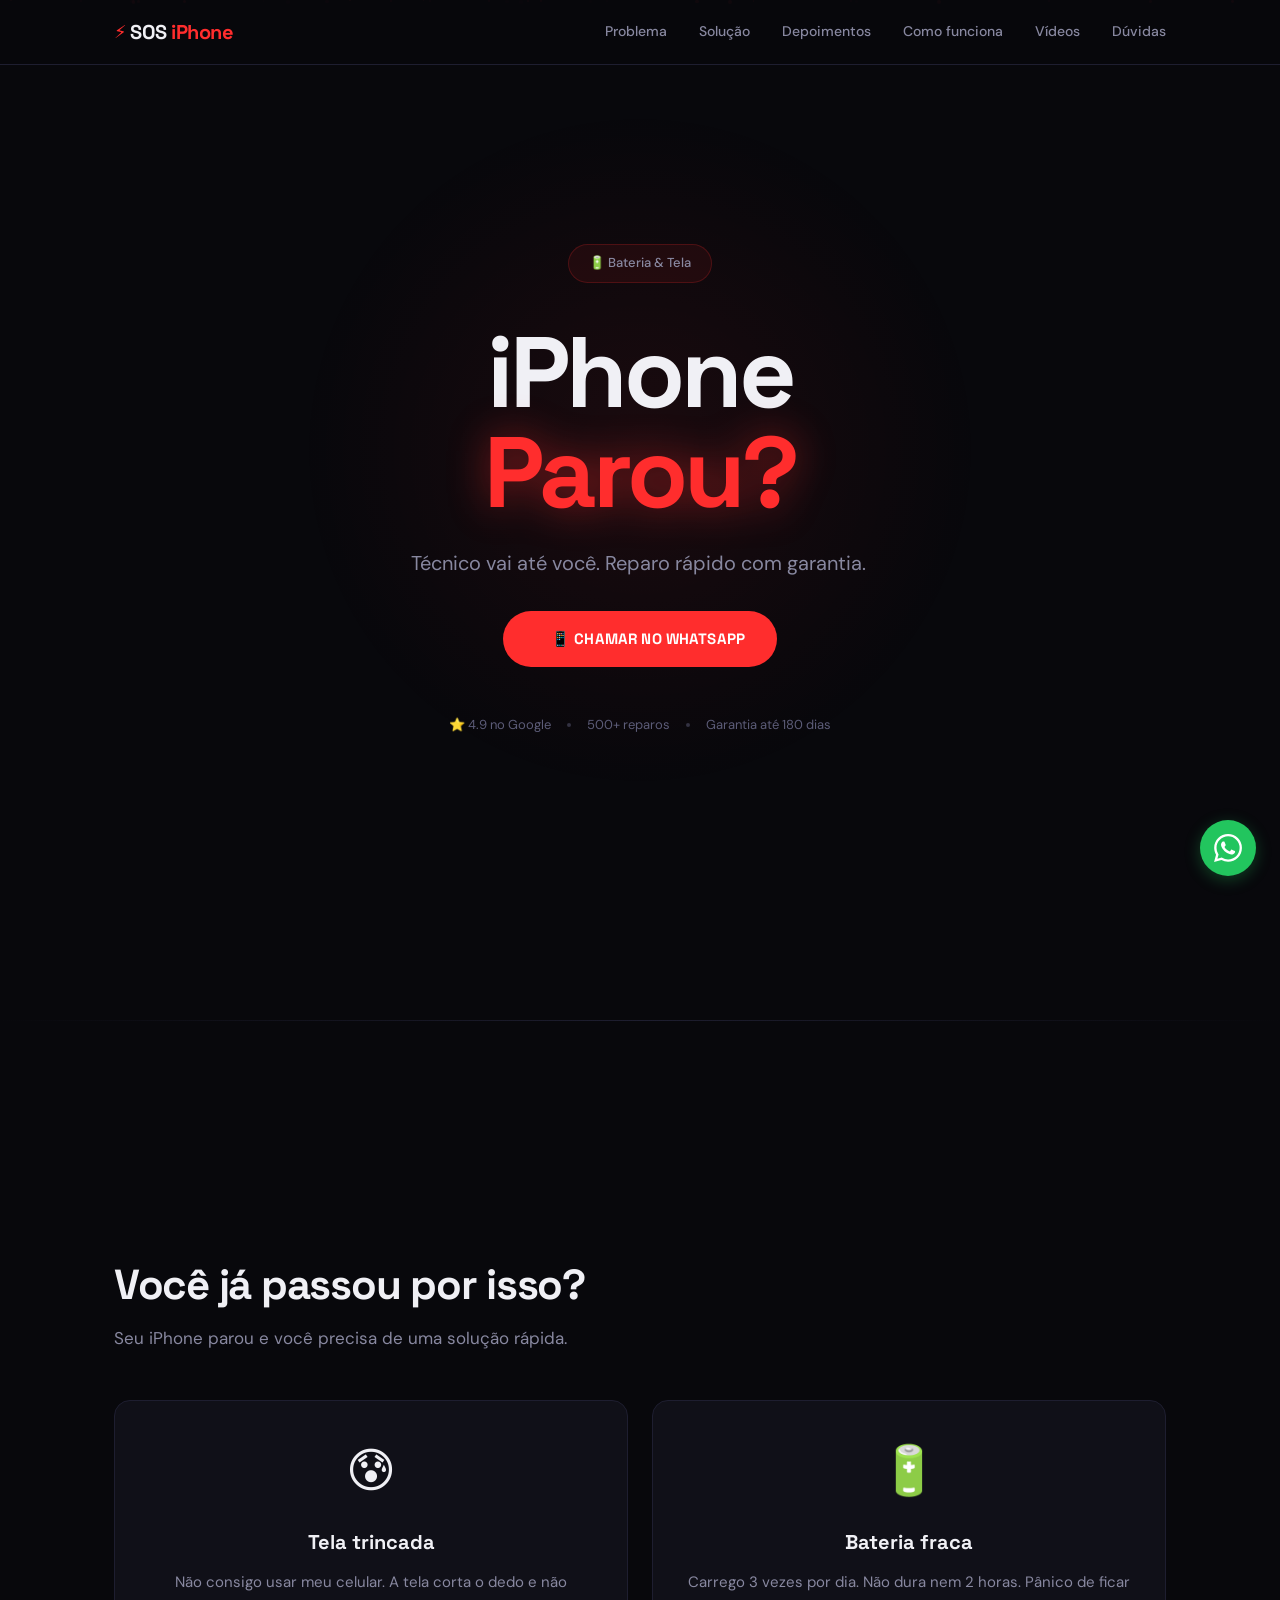
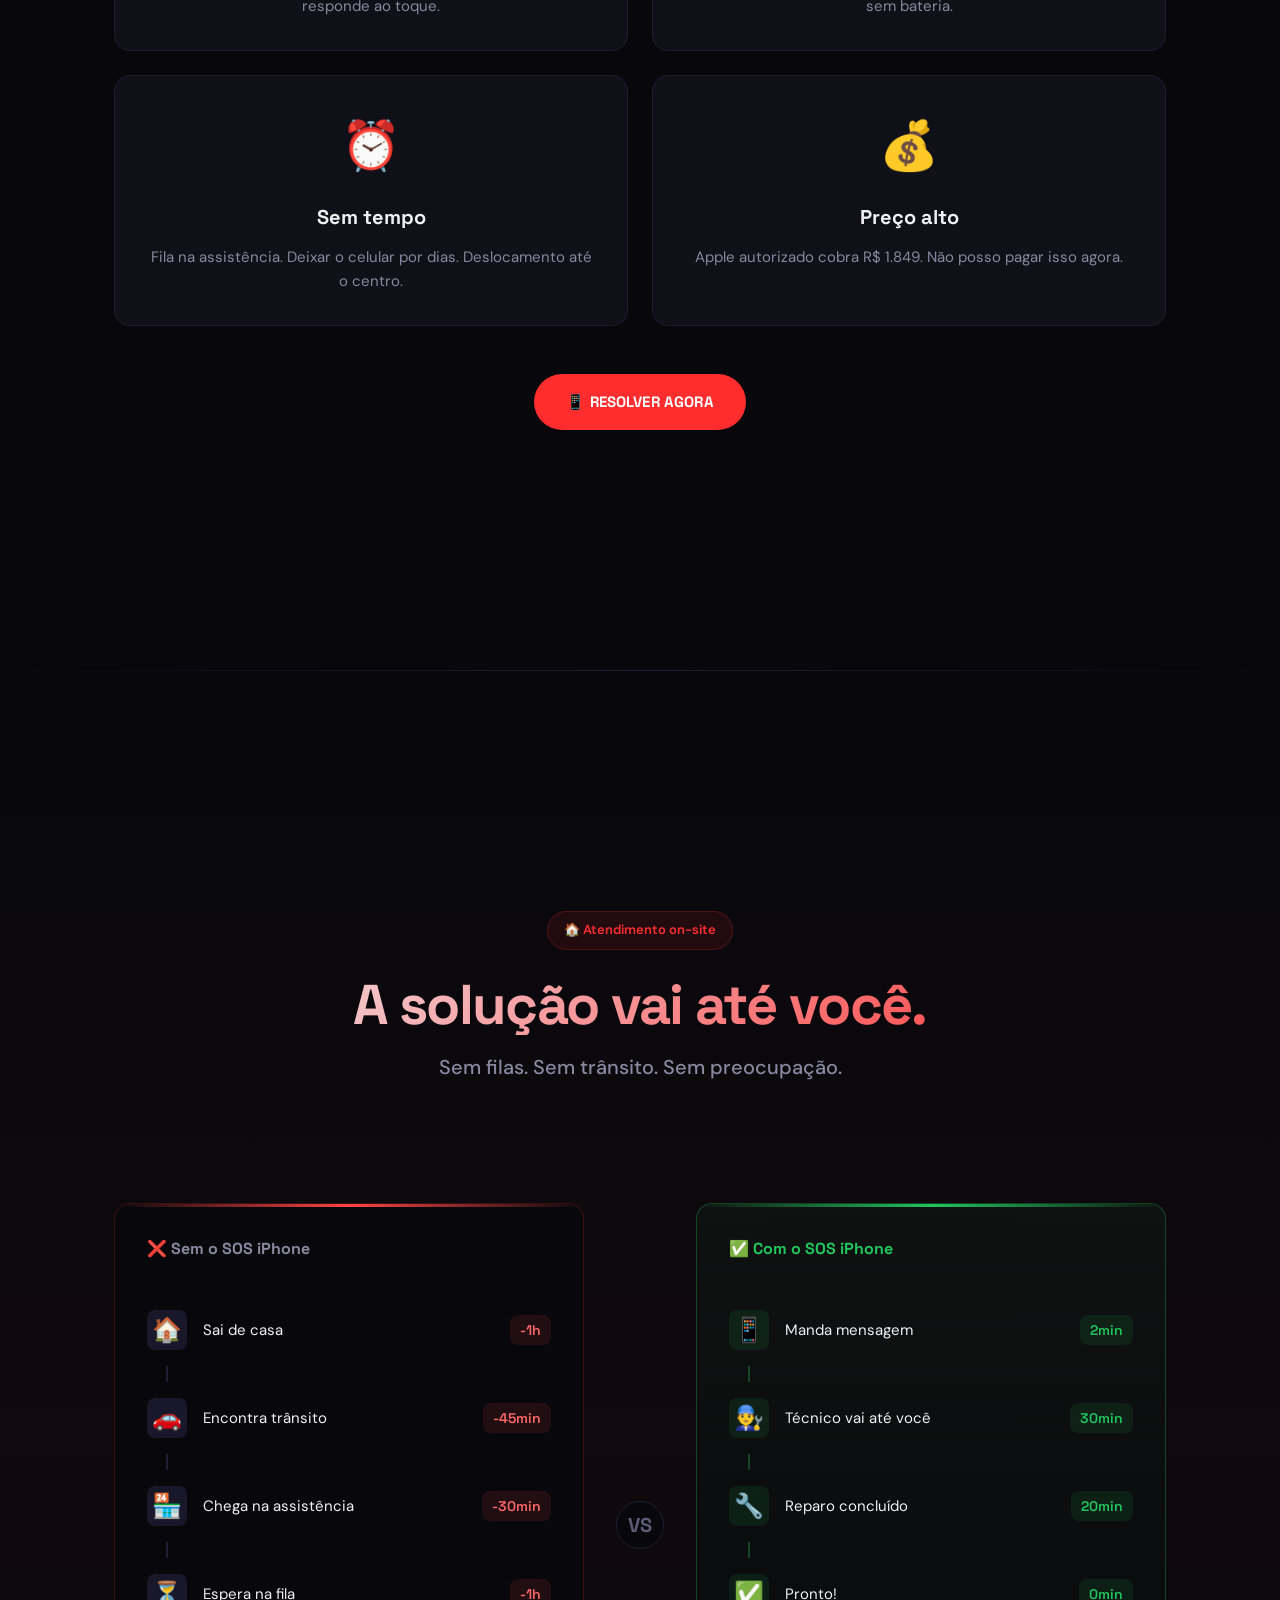
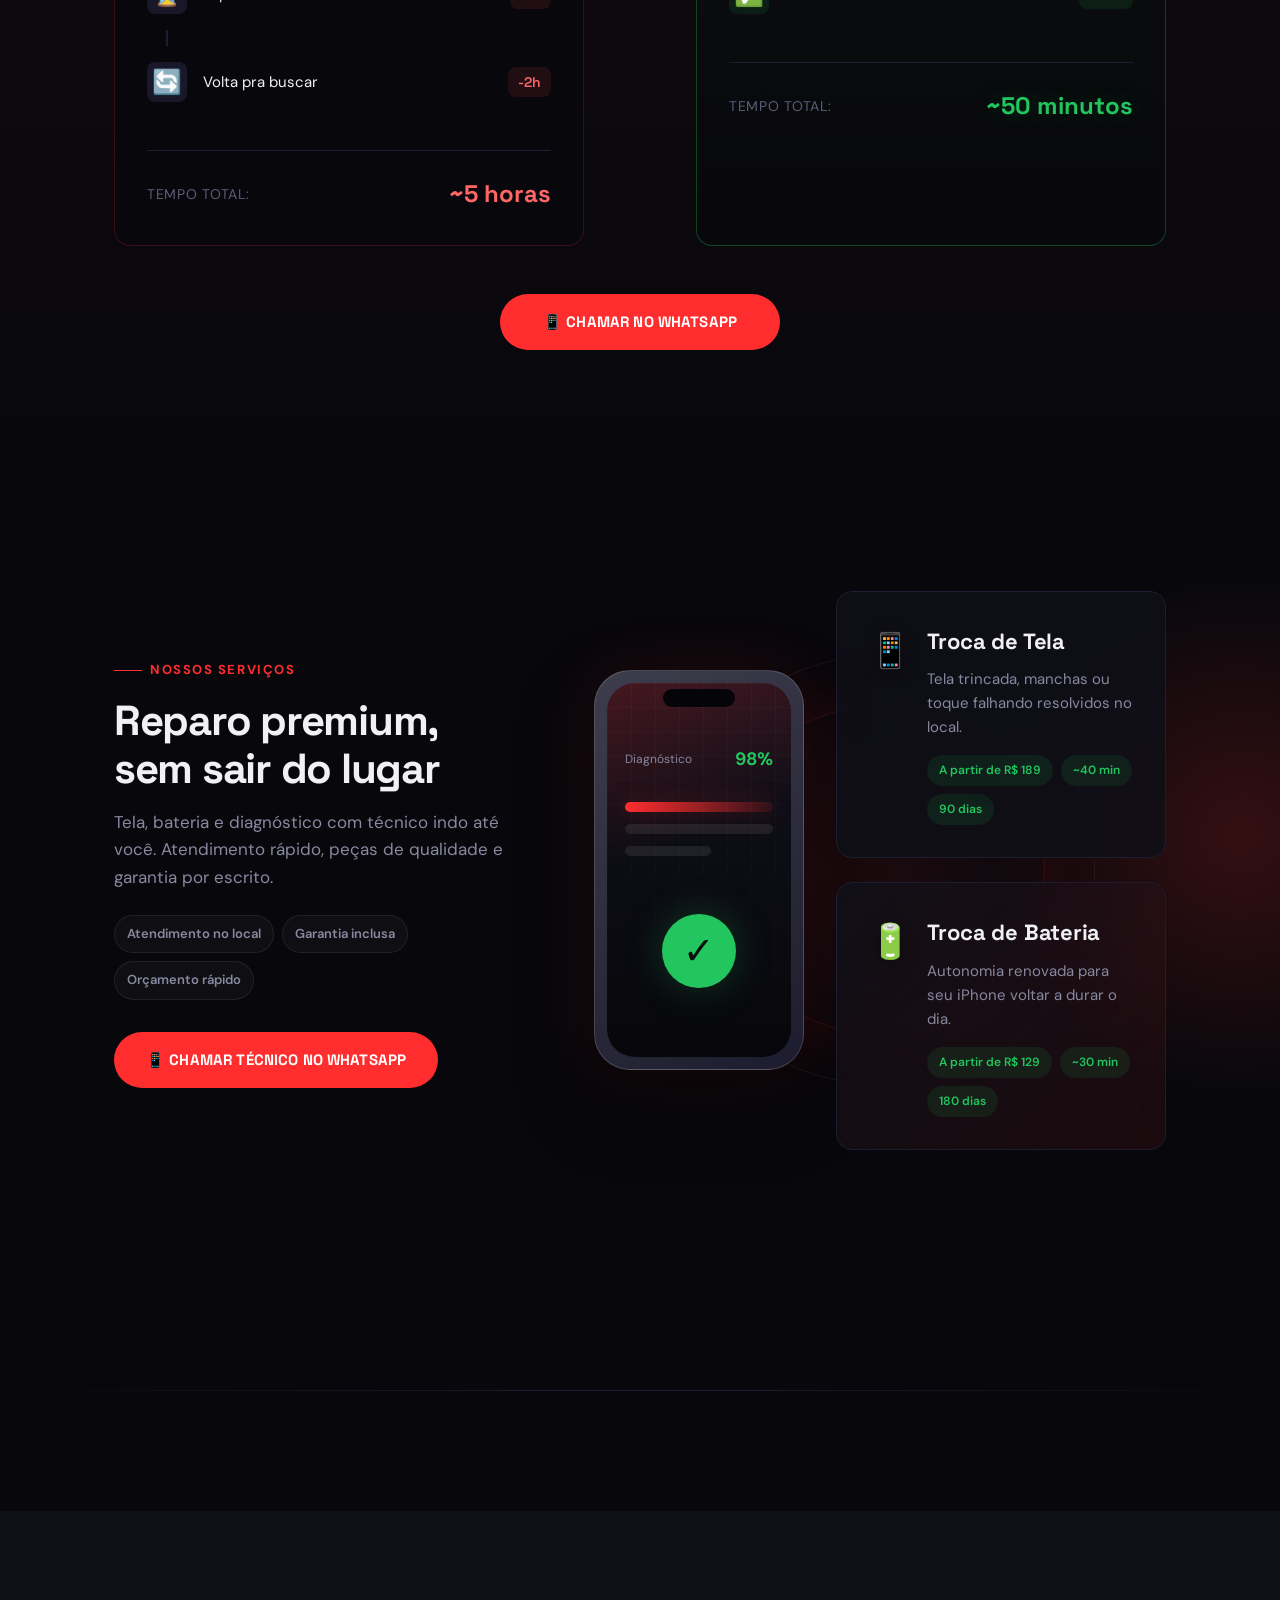
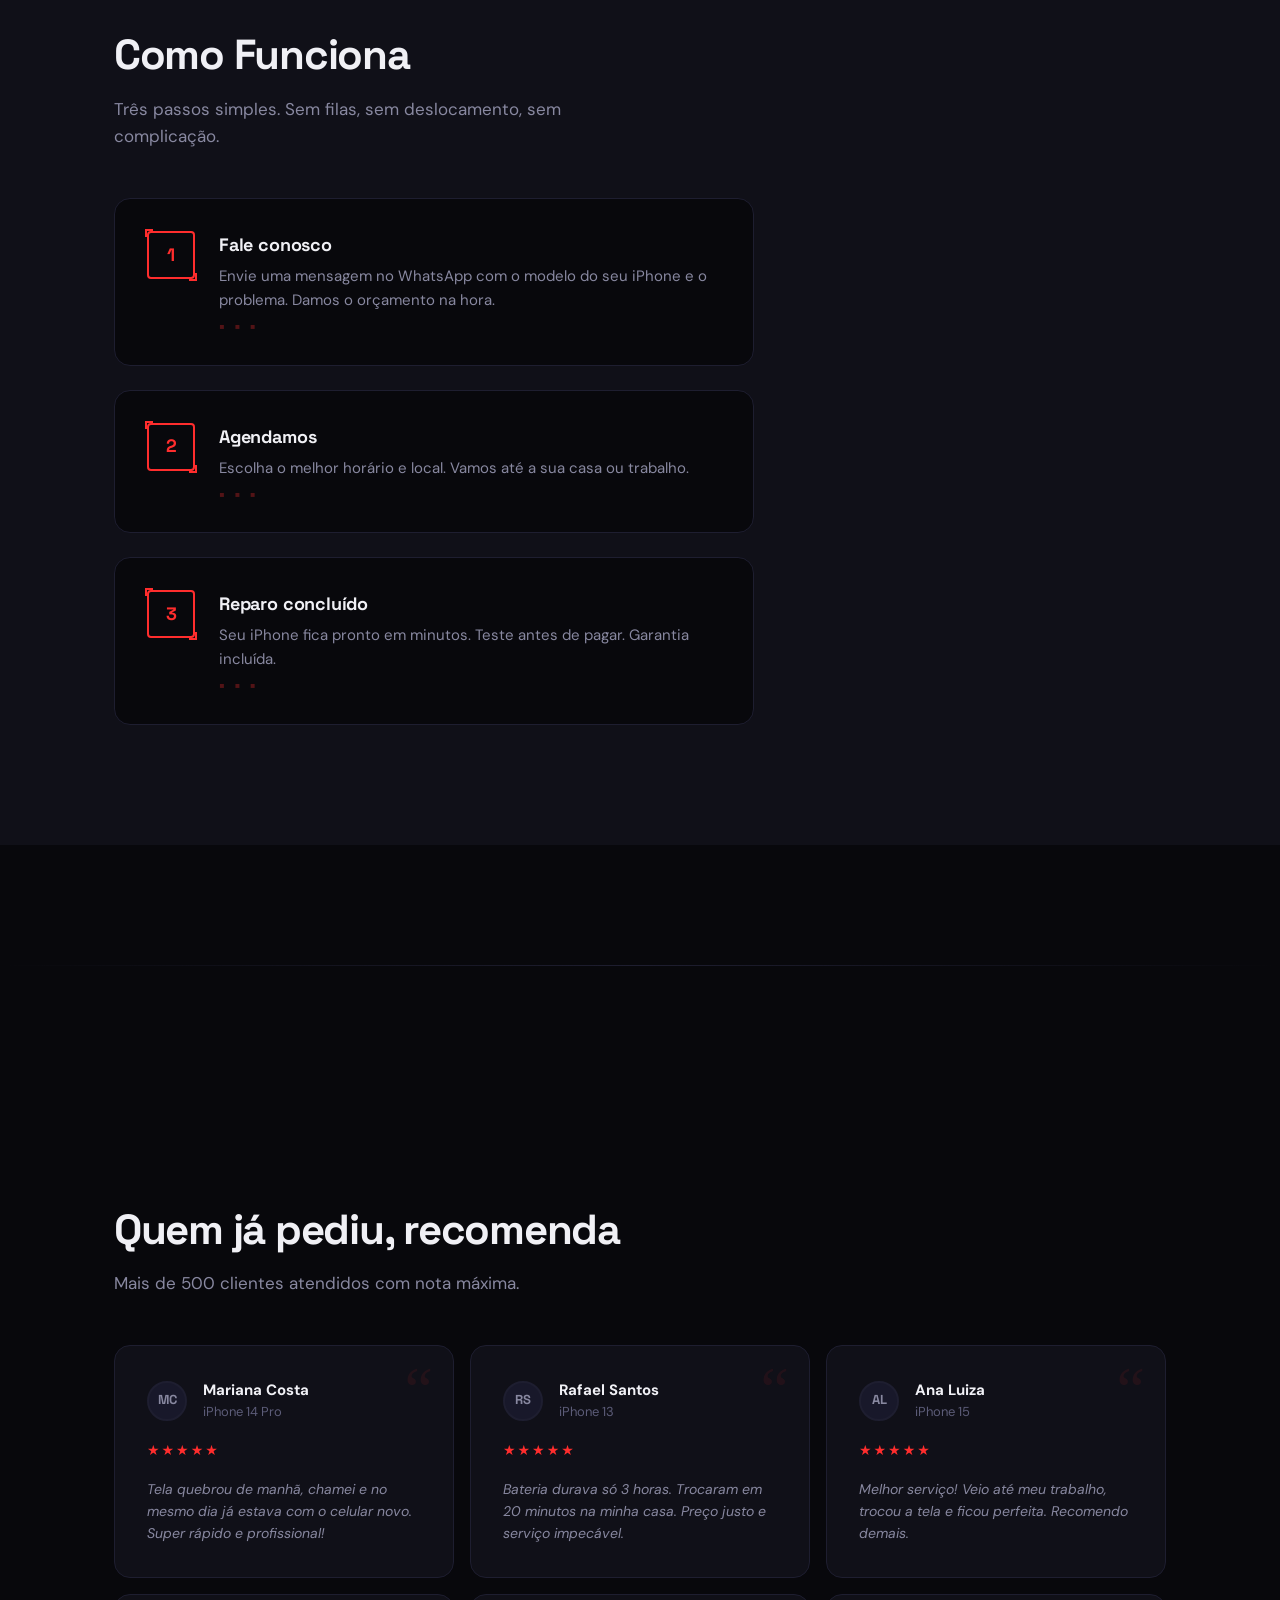
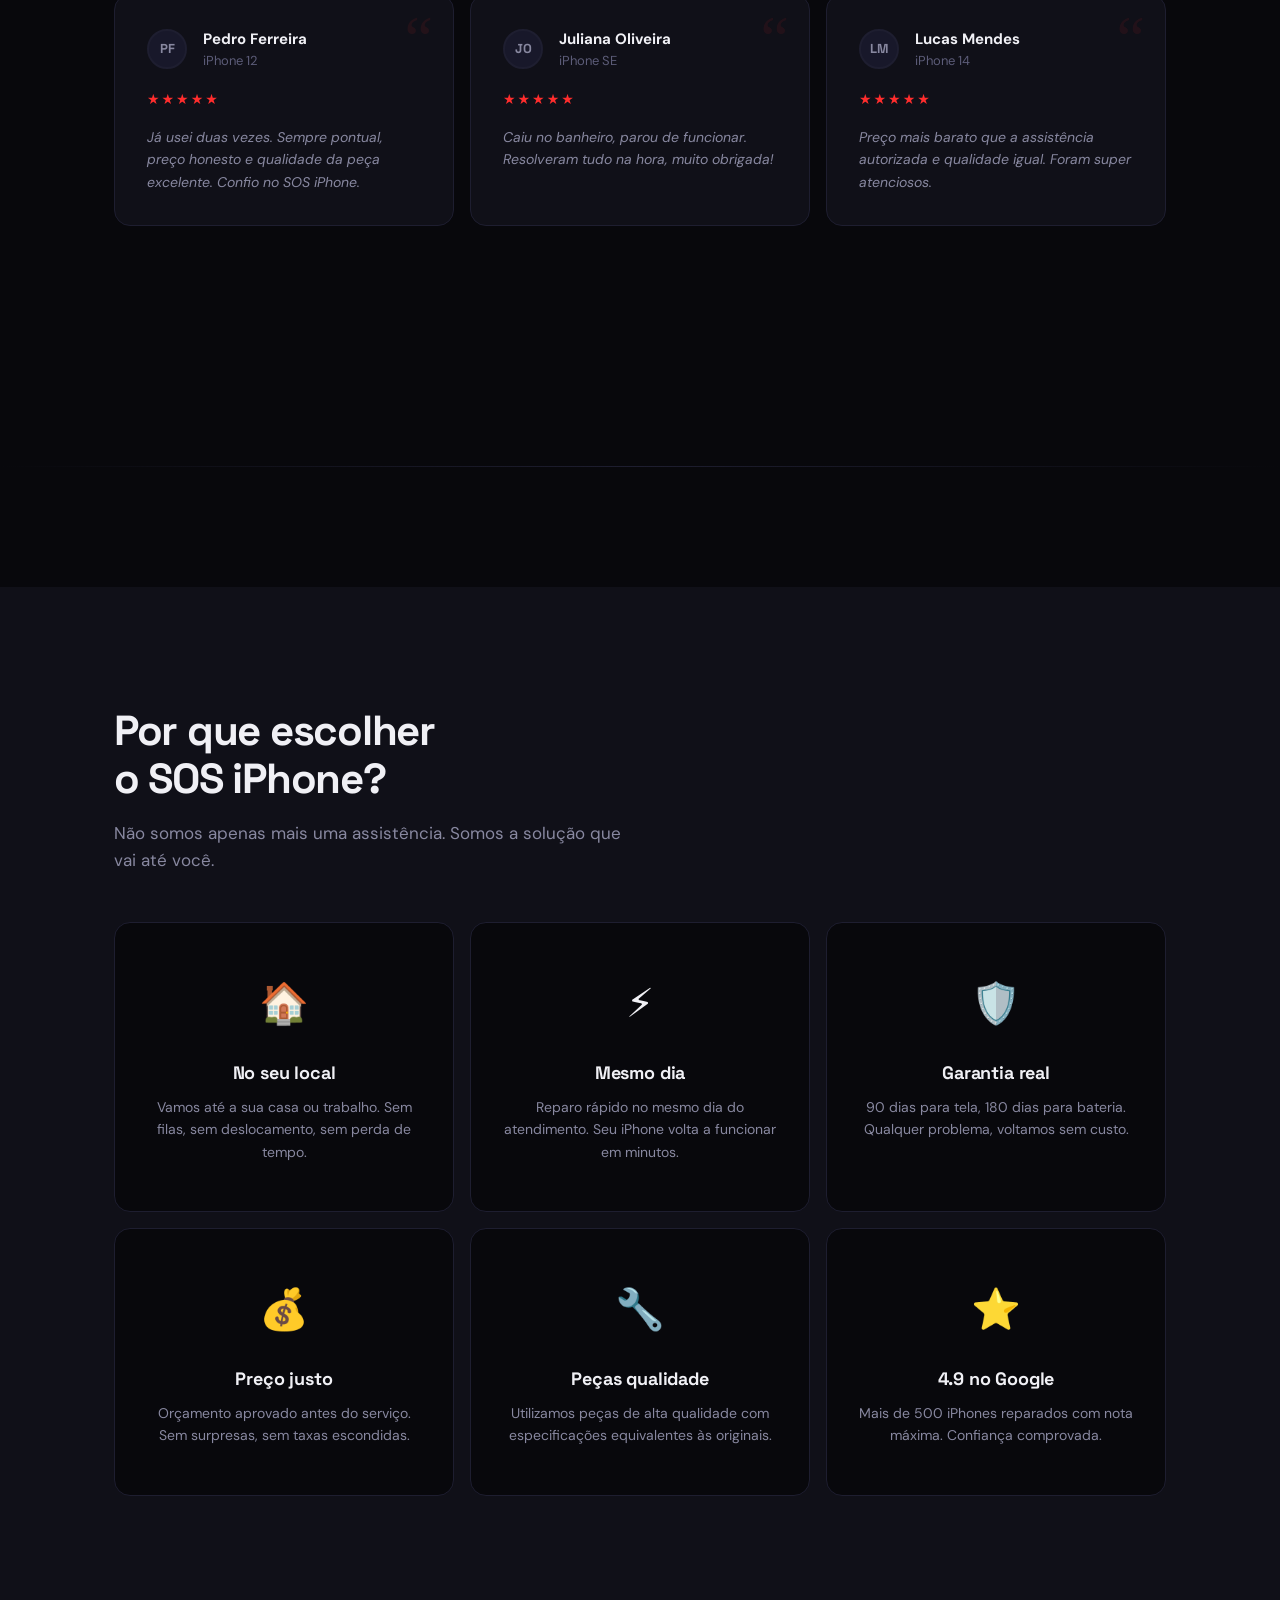
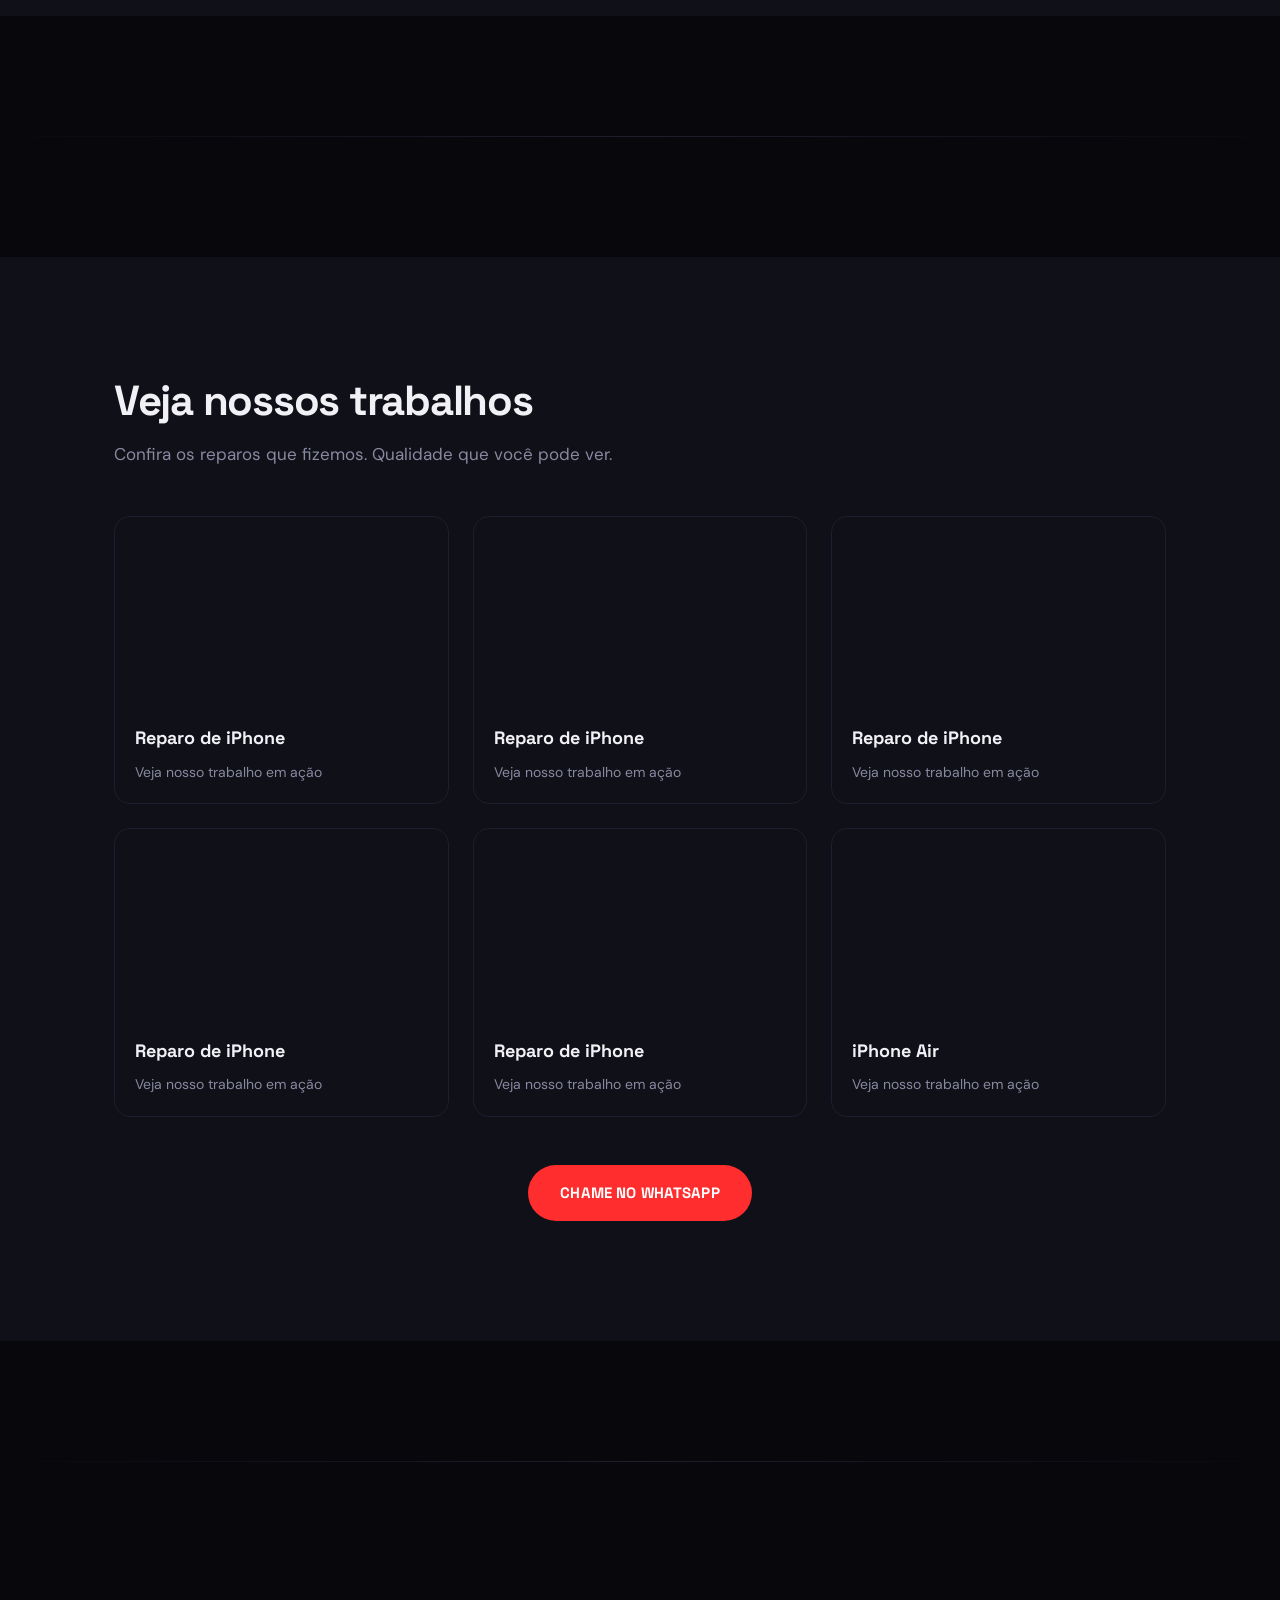
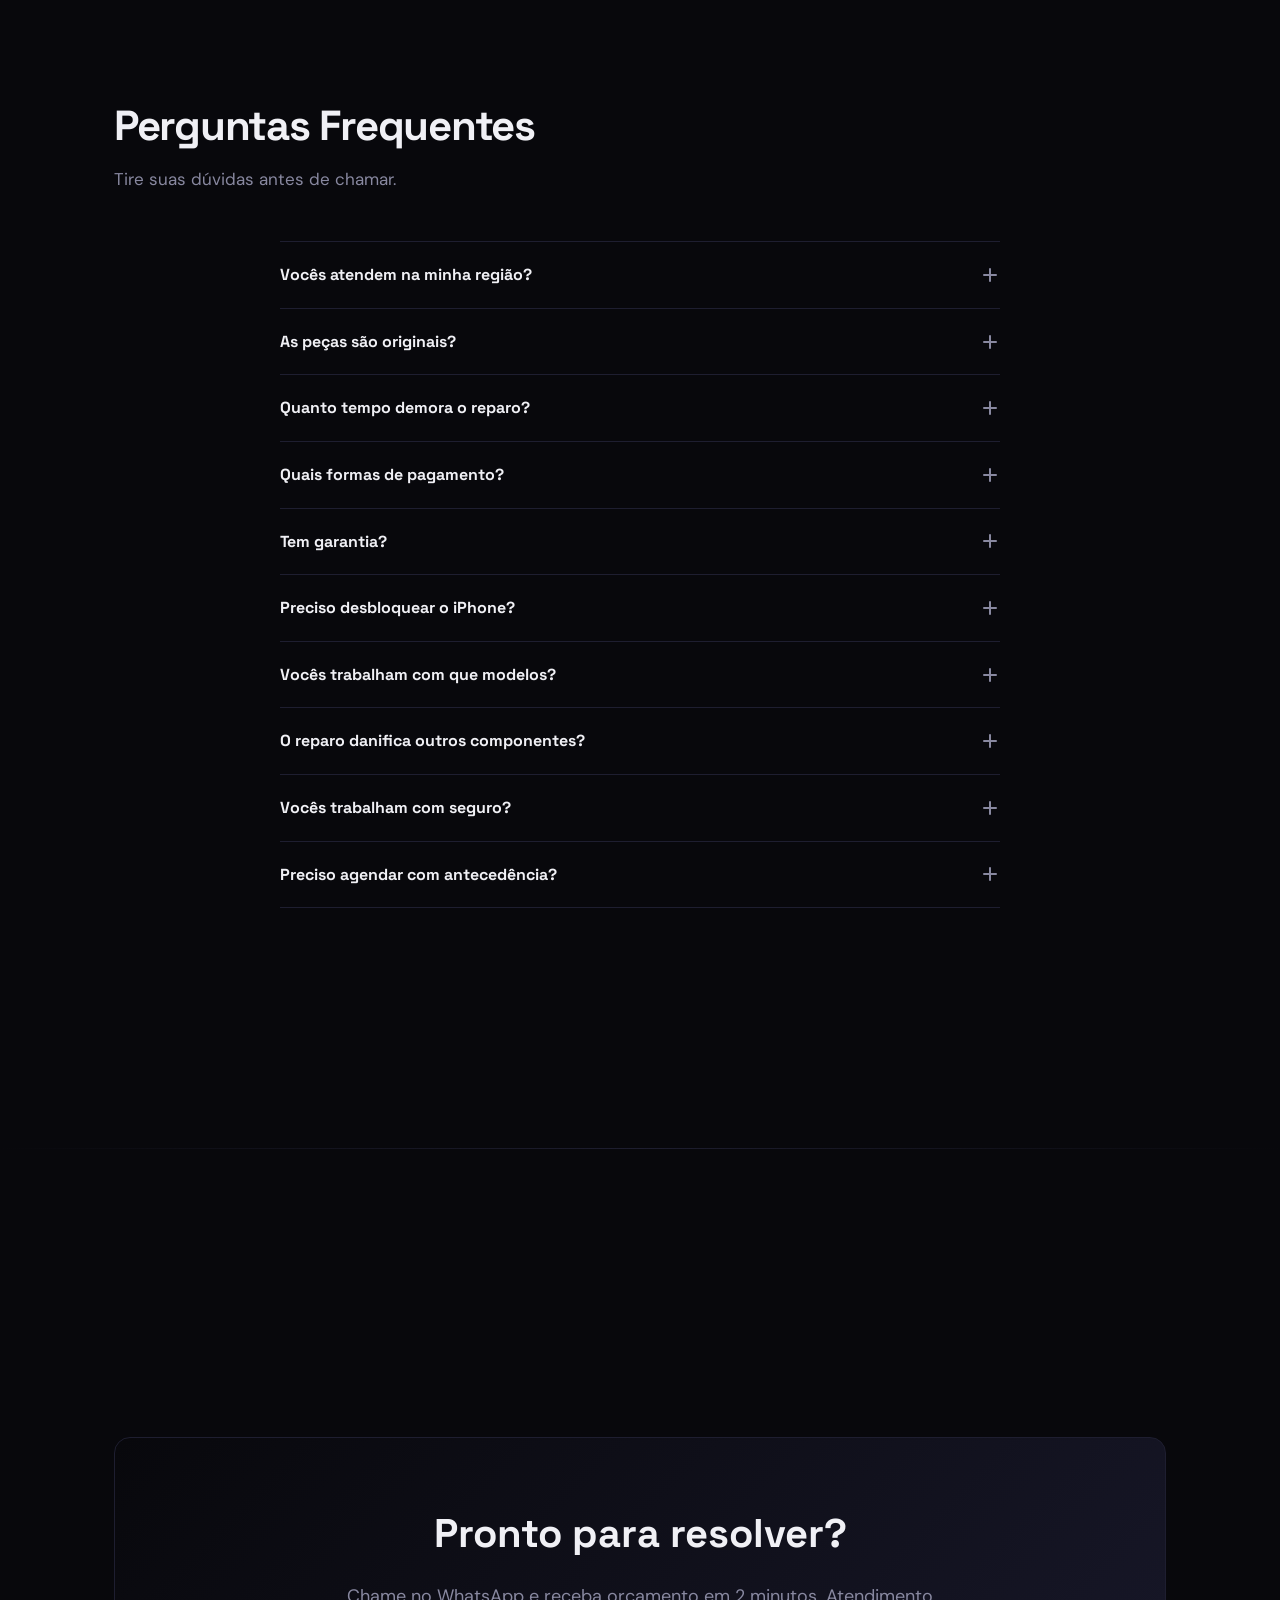
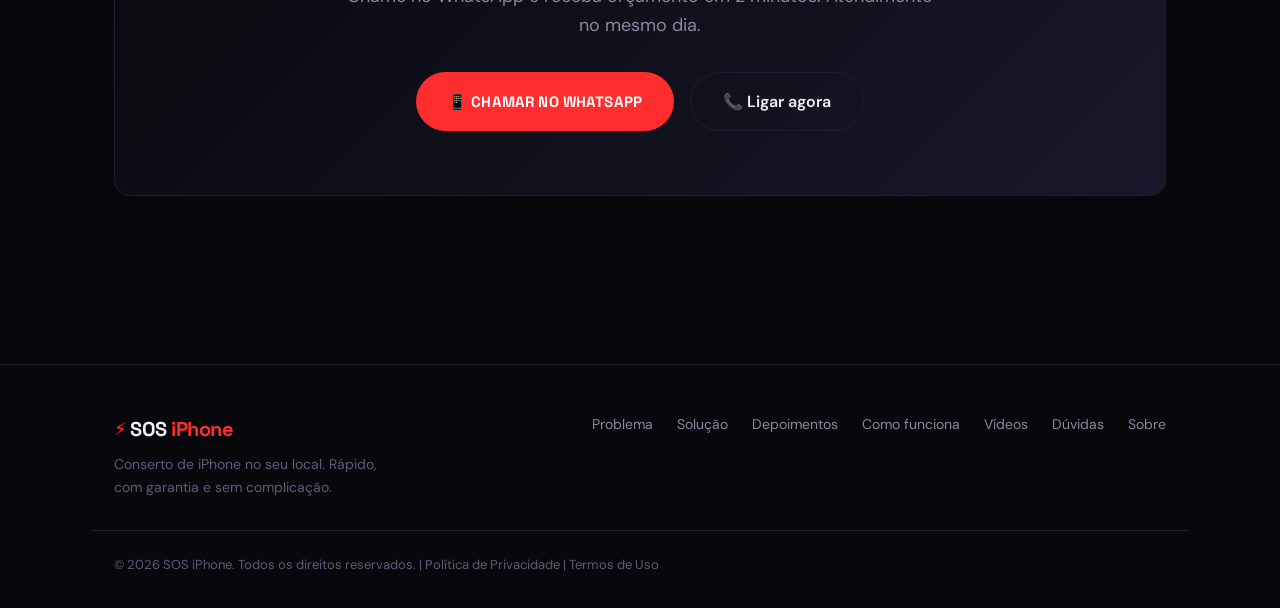
==== index.html @ 6216d2b3 "Reorganize site: Pain → Solution → Testimonials → How it works → Benefits → Videos → FAQ → CTA Final" ====
<!DOCTYPE html>
<html lang="pt-BR">
<head>
  <meta charset="UTF-8">
  <meta name="viewport" content="width=device-width, initial-scale=1.0">
  <title>SOS iPhone — Conserto de iPhone no seu local em Porto Alegre | Troca de Tela e Bateria</title>
  <meta name="description" content="Troca de tela e bateria para iPhone no seu local em Porto Alegre. Atendimento no mesmo dia, garantia de até 180 dias. Técnico vai até você. Economia de até 77% vs Apple autorizado.">
  <meta name="keywords" content="conserto iphone, troca tela iphone, troca bateria iphone, assistencia iphone, iphone porto alegre, reparo iphone, tecnico iphone, conserto celular">
  <meta name="author" content="SOS iPhone">
  <meta name="theme-color" content="#08080C">
  <meta name="robots" content="index, follow">
  <meta name="language" content="pt-BR">
  <meta name="revisit-after" content="7 days">
  
  <!-- Open Graph / Facebook -->
  <meta property="og:type" content="website">
  <meta property="og:url" content="https://sosiphonepoa.com.br/">
  <meta property="og:title" content="SOS iPhone — Conserto de iPhone no seu local em Porto Alegre">
  <meta property="og:description" content="Troca de tela e bateria para iPhone no seu local. Atendimento no mesmo dia, garantia de até 180 dias. Economia de até 77% vs Apple autorizado.">
  <meta property="og:image" content="https://sosiphonepoa.com.br/og-image.png">
  <meta property="og:locale" content="pt_BR">
  <meta property="og:site_name" content="SOS iPhone">
  
  <!-- Twitter -->
  <meta name="twitter:card" content="summary_large_image">
  <meta name="twitter:url" content="https://sosiphonepoa.com.br/">
  <meta name="twitter:title" content="SOS iPhone — Conserto de iPhone no seu local em Porto Alegre">
  <meta name="twitter:description" content="Troca de tela e bateria para iPhone no seu local. Atendimento no mesmo dia, garantia de até 180 dias.">
  <meta name="twitter:image" content="https://sosiphonepoa.com.br/og-image.png">
  
  <!-- Canonical -->
  <link rel="canonical" href="https://sosiphonepoa.com.br/">
  
  <!-- Fonts -->
  <link rel="preconnect" href="https://fonts.googleapis.com">
  <link rel="preconnect" href="https://fonts.gstatic.com" crossorigin>
  <link href="https://fonts.googleapis.com/css2?family=DM+Sans:ital,opsz,wght@0,9..40,400;0,9..40,500;0,9..40,700;1,9..40,400&family=Space+Grotesk:wght@500;700&display=swap" rel="stylesheet">
  
  <!-- Styles -->
  <link rel="stylesheet" href="css/styles.css">
  
  <!-- Favicon -->
  <link rel="icon" type="image/svg+xml" href="data:image/svg+xml,<svg xmlns='http://www.w3.org/2000/svg' viewBox='0 0 100 100'><text y='.9em' font-size='90'>🔧</text></svg>">
  
  <!-- Schema.org -->
  <script type="application/ld+json">
  {
    "@context": "https://schema.org",
    "@type": "LocalBusiness",
    "name": "SOS iPhone",
    "description": "Conserto de iPhone no seu local em Porto Alegre",
    "url": "https://sosiphonepoa.com.br",
    "telephone": "+5551995023919",
    "address": {
      "@type": "PostalAddress",
      "addressLocality": "Porto Alegre",
      "addressRegion": "RS",
      "addressCountry": "BR"
    },
    "aggregateRating": {
      "@type": "AggregateRating",
      "ratingValue": "4.9",
      "reviewCount": "500"
    },
    "priceRange": "$$"
  }
  </script>
  
  <!-- Google Analytics -->
  <script async src="https://www.googletagmanager.com/gtag/js?id=G-PV3BX71MKK"></script>
  <script>
    window.dataLayer = window.dataLayer || [];
    function gtag(){dataLayer.push(arguments);}
    gtag('js', new Date());
    gtag('config', 'G-PV3BX71MKK');
  </script>
  <style>
    /* Critical CSS - prevent FOUC */
    body { opacity: 1; transition: opacity 0.3s; }
    .hero-badge, .hero-title, .hero-sub, .hero-cta, .hero-trust { opacity: 0; transform: translateY(20px); }
    .hero.loaded .hero-badge { opacity: 1; transform: none; transition: opacity 0.5s 0.1s, transform 0.5s 0.1s; }
    .hero.loaded .hero-title { opacity: 1; transform: none; transition: opacity 0.5s 0.2s, transform 0.5s 0.2s; }
    .hero.loaded .hero-sub { opacity: 1; transform: none; transition: opacity 0.5s 0.3s, transform 0.5s 0.3s; }
    .hero.loaded .hero-cta { opacity: 1; transform: none; transition: opacity 0.5s 0.4s, transform 0.5s 0.4s; }
    .hero.loaded .hero-trust { opacity: 1; transform: none; transition: opacity 0.5s 0.5s, transform 0.5s 0.5s; }
  </style>
</head>
<body>
  <a href="#main" class="skip-link">Pular para o conteúdo</a>

  <nav class="nav" aria-label="Navegação principal">
    <div class="container nav-inner">
      <a href="#" class="nav-logo" aria-label="SOS iPhone — Página inicial">
        <span class="nav-logo-icon">⚡</span> SOS<span>iPhone</span>
      </a>
      <div class="nav-links">
        <a href="#dor">Problema</a>
        <a href="#solucao">Solução</a>
        <a href="#depoimentos">Depoimentos</a>
        <a href="#como-funciona">Como funciona</a>
        <a href="#videos">Vídeos</a>
        <a href="#faq">Dúvidas</a>
      </div>
      <a href="https://wa.me/5551995023919" class="nav-cta-mobile" target="_blank" rel="noopener" aria-label="Chamar no WhatsApp">WhatsApp</a>
    </div>
  </nav>

  <main id="main">
    <!-- Hero -->
    <section class="hero">
      <div class="hero-particles" aria-hidden="true"></div>
      <div class="hero-grid-overlay" aria-hidden="true"></div>
      <div class="hero-scan-line" aria-hidden="true"></div>
      
      <div class="container">
        <div class="hero-content">
          <div class="hero-badge reveal">🔋 Bateria & Tela</div>
          <h1 class="hero-title reveal">
            <span class="hero-title-line">iPhone</span>
            <span class="hero-title-line hero-title-accent">Parou?</span>
          </h1>
          <p class="hero-sub reveal">
            <span class="typewriter" data-text="Técnico vai até você. Reparo rápido com garantia."></span>
          </p>
          <a href="https://wa.me/5551995023919?text=Olá! Meu iPhone precisa de conserto" class="btn-primary hero-cta reveal" target="_blank" rel="noopener">
            <span class="cta-corner cta-corner--tl" aria-hidden="true"></span>
            <span class="cta-corner cta-corner--br" aria-hidden="true"></span>
            📱 Chamar no WhatsApp
          </a>
          <div class="hero-trust reveal">
            <span>⭐ 4.9 no Google</span>
            <span class="hero-trust-divider"></span>
            <span>500+ reparos</span>
            <span class="hero-trust-divider"></span>
            <span>Garantia até 180 dias</span>
          </div>
        </div>
      </div>
      <div class="hero-glow" aria-hidden="true"></div>
    </section>

    <div class="section-divider" aria-hidden="true"></div>

    <!-- Pain Section -->
    <section class="section" id="dor">
      <div class="container">
        <div class="reveal">
          <h2 class="section-title">Você já passou por isso?</h2>
          <p class="section-desc">Seu iPhone parou e você precisa de uma solução rápida.</p>
        </div>
        <div class="pain-grid stagger-children">
          <div class="pain-card reveal" style="--i:0">
            <div class="pain-icon">😰</div>
            <h3>Tela trincada</h3>
            <p>Não consigo usar meu celular. A tela corta o dedo e não responde ao toque.</p>
          </div>
          <div class="pain-card reveal" style="--i:1">
            <div class="pain-icon">🔋</div>
            <h3>Bateria fraca</h3>
            <p>Carrego 3 vezes por dia. Não dura nem 2 horas. Pânico de ficar sem bateria.</p>
          </div>
          <div class="pain-card reveal" style="--i:2">
            <div class="pain-icon">⏰</div>
            <h3>Sem tempo</h3>
            <p>Fila na assistência. Deixar o celular por dias. Deslocamento até o centro.</p>
          </div>
          <div class="pain-card reveal" style="--i:3">
            <div class="pain-icon">💰</div>
            <h3>Preço alto</h3>
            <p>Apple autorizado cobra R$ 1.849. Não posso pagar isso agora.</p>
          </div>
        </div>
        <div class="pain-cta reveal">
          <a href="https://wa.me/5551995023919?text=Olá! Meu iPhone precisa de conserto" class="btn-primary" target="_blank" rel="noopener">
            📱 Resolver agora
          </a>
        </div>
      </div>
    </section>

    <div class="section-divider" aria-hidden="true"></div>

    <!-- Solution Section - Convenience -->
    <section class="section section-solution" id="solucao">
      <div class="container">
        <div class="solution-header reveal">
          <div class="solution-badge">🏠 Atendimento on-site</div>
          <h2 class="solution-title">A solução vai até você.</h2>
          <p class="solution-subtitle">Sem filas. Sem trânsito. Sem preocupação.</p>
        </div>

        <div class="comparison-container">
          <div class="comparison-side comparison-before reveal">
            <div class="comparison-label">❌ Sem o SOS iPhone</div>
            <div class="comparison-journey">
              <div class="journey-step">
                <span class="journey-icon">🏠</span>
                <span class="journey-text">Sai de casa</span>
                <span class="journey-time">-1h</span>
              </div>
              <div class="journey-connector"></div>
              <div class="journey-step">
                <span class="journey-icon">🚗</span>
                <span class="journey-text">Encontra trânsito</span>
                <span class="journey-time">-45min</span>
              </div>
              <div class="journey-connector"></div>
              <div class="journey-step">
                <span class="journey-icon">🏪</span>
                <span class="journey-text">Chega na assistência</span>
                <span class="journey-time">-30min</span>
              </div>
              <div class="journey-connector"></div>
              <div class="journey-step">
                <span class="journey-icon">⏳</span>
                <span class="journey-text">Espera na fila</span>
                <span class="journey-time">-1h</span>
              </div>
              <div class="journey-connector"></div>
              <div class="journey-step">
                <span class="journey-icon">🔄</span>
                <span class="journey-text">Volta pra buscar</span>
                <span class="journey-time">-2h</span>
              </div>
            </div>
            <div class="comparison-total">
              <span class="total-label">Tempo total:</span>
              <span class="total-value">~5 horas</span>
            </div>
          </div>

          <div class="comparison-divider reveal">
            <span>VS</span>
          </div>

          <div class="comparison-side comparison-after reveal" style="--i:1">
            <div class="comparison-label comparison-label-after">✅ Com o SOS iPhone</div>
            <div class="comparison-journey">
              <div class="journey-step journey-step-after">
                <span class="journey-icon">📱</span>
                <span class="journey-text">Manda mensagem</span>
                <span class="journey-time">2min</span>
              </div>
              <div class="journey-connector journey-connector-after"></div>
              <div class="journey-step journey-step-after">
                <span class="journey-icon">👨‍🔧</span>
                <span class="journey-text">Técnico vai até você</span>
                <span class="journey-time">30min</span>
              </div>
              <div class="journey-connector journey-connector-after"></div>
              <div class="journey-step journey-step-after">
                <span class="journey-icon">🔧</span>
                <span class="journey-text">Reparo concluído</span>
                <span class="journey-time">20min</span>
              </div>
              <div class="journey-connector journey-connector-after"></div>
              <div class="journey-step journey-step-after">
                <span class="journey-icon">✅</span>
                <span class="journey-text">Pronto!</span>
                <span class="journey-time">0min</span>
              </div>
            </div>
            <div class="comparison-total comparison-total-after">
              <span class="total-label">Tempo total:</span>
              <span class="total-value">~50 minutos</span>
            </div>
          </div>
        </div>

        <div class="solution-cta reveal">
          <a href="https://wa.me/5551995023919?text=Olá! Preciso de um técnico na minha região" class="btn-primary" target="_blank" rel="noopener">
            📱 Chamar no WhatsApp
          </a>
        </div>
      </div>
    </section>

    <!-- Services -->
    <section class="section services-section" id="servicos">
      <div class="container">
        <div class="services-showcase">
          <div class="services-copy reveal">
            <span class="services-kicker">Nossos Serviços</span>
            <h2 class="section-title">Reparo premium,<br>sem sair do lugar</h2>
            <p class="section-desc">Tela, bateria e diagnóstico com técnico indo até você. Atendimento rápido, peças de qualidade e garantia por escrito.</p>

            <div class="services-trust" aria-label="Diferenciais do atendimento">
              <span>Atendimento no local</span>
              <span>Garantia inclusa</span>
              <span>Orçamento rápido</span>
            </div>

            <a href="https://wa.me/5551995023919?text=Olá! Quero chamar um técnico para meu iPhone" class="btn-primary service-cta" target="_blank" rel="noopener">
              📱 Chamar técnico no WhatsApp
            </a>
          </div>

          <div class="services-visual stagger-children" aria-label="Serviços de reparo para iPhone">
            <div class="phone-frame reveal" aria-hidden="true" style="--i:0">
              <div class="phone-screen">
                <div class="phone-status">
                  <span>Diagnóstico</span>
                  <strong>98%</strong>
                </div>
                <div class="diagnostic-line diagnostic-line-strong"></div>
                <div class="diagnostic-line"></div>
                <div class="diagnostic-line diagnostic-line-short"></div>
                <div class="phone-check">✓</div>
              </div>
            </div>

            <article class="service-orbit-card service-orbit-card-top service-card reveal" style="--i:1">
              <div class="service-icon">📱</div>
              <div>
                <h3>Troca de Tela</h3>
                <p>Tela trincada, manchas ou toque falhando resolvidos no local.</p>
                <div class="service-specs">
                  <span>A partir de R$ 189</span>
                  <span>~40 min</span>
                  <span>90 dias</span>
                </div>
              </div>
            </article>

            <article class="service-orbit-card service-orbit-card-bottom service-card featured reveal" style="--i:2">
              <div class="service-icon">🔋</div>
              <div>
                <h3>Troca de Bateria</h3>
                <p>Autonomia renovada para seu iPhone voltar a durar o dia.</p>
                <div class="service-specs">
                  <span>A partir de R$ 129</span>
                  <span>~30 min</span>
                  <span>180 dias</span>
                </div>
              </div>
            </article>
          </div>
        </div>
      </div>
    </section>

    <div class="section-divider" aria-hidden="true"></div>

    <!-- How it works -->
    <section class="section section-alt" id="como-funciona">
      <div class="container">
        <div class="reveal">
          <h2 class="section-title">Como Funciona</h2>
          <p class="section-desc">Três passos simples. Sem filas, sem deslocamento, sem complicação.</p>
        </div>
      <div class="steps">
        <div class="step reveal">
          <div class="step-number">1</div>
          <div class="step-body">
            <h3>Fale conosco</h3>
            <p>Envie uma mensagem no WhatsApp com o modelo do seu iPhone e o problema. Damos o orçamento na hora.</p>
          </div>
        </div>
        <div class="step reveal">
          <div class="step-number">2</div>
          <div class="step-body">
            <h3>Agendamos</h3>
            <p>Escolha o melhor horário e local. Vamos até a sua casa ou trabalho.</p>
          </div>
        </div>
        <div class="step reveal">
          <div class="step-number">3</div>
          <div class="step-body">
            <h3>Reparo concluído</h3>
            <p>Seu iPhone fica pronto em minutos. Teste antes de pagar. Garantia incluída.</p>
          </div>
        </div>
      </div>
      </div>
    </section>

    <div class="section-divider" aria-hidden="true"></div>

    <!-- Testimonials -->
    <section class="section" id="depoimentos">
      <div class="container">
        <div class="reveal">
          <h2 class="section-title">Quem já pediu, recomenda</h2>
          <p class="section-desc">Mais de 500 clientes atendidos com nota máxima.</p>
        </div>
        <div class="testimonials-grid stagger-children">
          <div class="testimonial reveal" style="--i:0">
            <div class="testimonial-header">
              <div class="testimonial-avatar" aria-hidden="true">MC</div>
              <div>
                <div class="testimonial-name">Mariana Costa</div>
                <div class="testimonial-model">iPhone 14 Pro</div>
              </div>
            </div>
            <div class="testimonial-stars" role="img" aria-label="5 de 5 estrelas">★★★★★</div>
            <p class="testimonial-text">Tela quebrou de manhã, chamei e no mesmo dia já estava com o celular novo. Super rápido e profissional!</p>
          </div>
          <div class="testimonial reveal" style="--i:1">
            <div class="testimonial-header">
              <div class="testimonial-avatar" aria-hidden="true">RS</div>
              <div>
                <div class="testimonial-name">Rafael Santos</div>
                <div class="testimonial-model">iPhone 13</div>
              </div>
            </div>
            <div class="testimonial-stars" role="img" aria-label="5 de 5 estrelas">★★★★★</div>
            <p class="testimonial-text">Bateria durava só 3 horas. Trocaram em 20 minutos na minha casa. Preço justo e serviço impecável.</p>
          </div>
          <div class="testimonial reveal" style="--i:2">
            <div class="testimonial-header">
              <div class="testimonial-avatar" aria-hidden="true">AL</div>
              <div>
                <div class="testimonial-name">Ana Luiza</div>
                <div class="testimonial-model">iPhone 15</div>
              </div>
            </div>
            <div class="testimonial-stars" role="img" aria-label="5 de 5 estrelas">★★★★★</div>
            <p class="testimonial-text">Melhor serviço! Veio até meu trabalho, trocou a tela e ficou perfeita. Recomendo demais.</p>
          </div>
          <div class="testimonial reveal" style="--i:3">
            <div class="testimonial-header">
              <div class="testimonial-avatar" aria-hidden="true">PF</div>
              <div>
                <div class="testimonial-name">Pedro Ferreira</div>
                <div class="testimonial-model">iPhone 12</div>
              </div>
            </div>
            <div class="testimonial-stars" role="img" aria-label="5 de 5 estrelas">★★★★★</div>
            <p class="testimonial-text">Já usei duas vezes. Sempre pontual, preço honesto e qualidade da peça excelente. Confio no SOS iPhone.</p>
          </div>
          <div class="testimonial reveal" style="--i:4">
            <div class="testimonial-header">
              <div class="testimonial-avatar" aria-hidden="true">JO</div>
              <div>
                <div class="testimonial-name">Juliana Oliveira</div>
                <div class="testimonial-model">iPhone SE</div>
              </div>
            </div>
            <div class="testimonial-stars" role="img" aria-label="5 de 5 estrelas">★★★★★</div>
            <p class="testimonial-text">Caiu no banheiro, parou de funcionar. Resolveram tudo na hora, muito obrigada!</p>
          </div>
          <div class="testimonial reveal" style="--i:5">
            <div class="testimonial-header">
              <div class="testimonial-avatar" aria-hidden="true">LM</div>
              <div>
                <div class="testimonial-name">Lucas Mendes</div>
                <div class="testimonial-model">iPhone 14</div>
              </div>
            </div>
            <div class="testimonial-stars" role="img" aria-label="5 de 5 estrelas">★★★★★</div>
            <p class="testimonial-text">Preço mais barato que a assistência autorizada e qualidade igual. Foram super atenciosos.</p>
          </div>
        </div>
      </div>
    </section>

    <div class="section-divider" aria-hidden="true"></div>

    <!-- Benefits -->
    <section class="section section-alt" id="beneficios">
      <div class="container">
        <div class="reveal">
          <h2 class="section-title">Por que escolher<br>o SOS iPhone?</h2>
          <p class="section-desc">Não somos apenas mais uma assistência. Somos a solução que vai até você.</p>
        </div>
        <div class="benefits-grid stagger-children">
          <div class="benefit-card reveal" style="--i:0">
            <div class="benefit-icon">🏠</div>
            <h3>No seu local</h3>
            <p>Vamos até a sua casa ou trabalho. Sem filas, sem deslocamento, sem perda de tempo.</p>
          </div>
          <div class="benefit-card reveal" style="--i:1">
            <div class="benefit-icon">⚡</div>
            <h3>Mesmo dia</h3>
            <p>Reparo rápido no mesmo dia do atendimento. Seu iPhone volta a funcionar em minutos.</p>
          </div>
          <div class="benefit-card reveal" style="--i:2">
            <div class="benefit-icon">🛡️</div>
            <h3>Garantia real</h3>
            <p>90 dias para tela, 180 dias para bateria. Qualquer problema, voltamos sem custo.</p>
          </div>
          <div class="benefit-card reveal" style="--i:3">
            <div class="benefit-icon">💰</div>
            <h3>Preço justo</h3>
            <p>Orçamento aprovado antes do serviço. Sem surpresas, sem taxas escondidas.</p>
          </div>
          <div class="benefit-card reveal" style="--i:4">
            <div class="benefit-icon">🔧</div>
            <h3>Peças qualidade</h3>
            <p>Utilizamos peças de alta qualidade com especificações equivalentes às originais.</p>
          </div>
          <div class="benefit-card reveal" style="--i:5">
            <div class="benefit-icon">⭐</div>
            <h3>4.9 no Google</h3>
            <p>Mais de 500 iPhones reparados com nota máxima. Confiança comprovada.</p>
          </div>
        </div>
      </div>
    </section>

    <div class="section-divider" aria-hidden="true"></div>

    <!-- Videos -->
    <section class="section section-alt" id="videos">
      <div class="container">
        <div class="reveal">
          <h2 class="section-title">Veja nossos trabalhos</h2>
          <p class="section-desc">Confira os reparos que fizemos. Qualidade que você pode ver.</p>
        </div>
        <div class="video-grid stagger-children">
          <div class="video-card reveal" style="--i:0">
            <div class="video-wrapper">
              <iframe 
                src="https://player.cloudinary.com/embed/?cloud_name=zbqi2wtw&public_id=101_16_u3i9cv&autoplay=false&loop=false&controls=true&mute=false&preload=true" 
                title="Vídeo demonstrativo: Reparo de tela de iPhone sendo realizado pelo técnico do SOS iPhone" 
                aria-label="Vídeo de reparo de iPhone - Troca de tela"
                frameborder="0" 
                allow="accelerometer; autoplay; clipboard-write; encrypted-media; gyroscope; picture-in-picture" 
                allowfullscreen
                loading="lazy">
              </iframe>
            </div>
            <div class="video-info">
              <h3>Reparo de iPhone</h3>
              <p>Veja nosso trabalho em ação</p>
            </div>
          </div>
          <div class="video-card reveal" style="--i:1">
            <div class="video-wrapper">
              <iframe 
                src="https://player.cloudinary.com/embed/?cloud_name=zbqi2wtw&public_id=101_22_tehqin&autoplay=false&loop=false&controls=true&mute=false&preload=true" 
                title="Vídeo demonstrativo: Processo de reparo de iPhone com troca de componentes" 
                aria-label="Vídeo de reparo de iPhone - Processo de reparo"
                frameborder="0" 
                allow="accelerometer; autoplay; clipboard-write; encrypted-media; gyroscope; picture-in-picture" 
                allowfullscreen
                loading="lazy">
              </iframe>
            </div>
            <div class="video-info">
              <h3>Reparo de iPhone</h3>
              <p>Veja nosso trabalho em ação</p>
            </div>
          </div>
          <div class="video-card reveal" style="--i:2">
            <div class="video-wrapper">
              <iframe 
                src="https://player.cloudinary.com/embed/?cloud_name=zbqi2wtw&public_id=101_42_c5rwzu&autoplay=false&loop=false&controls=true&mute=false&preload=true" 
                title="Vídeo demonstrativo: Reparo completo de iPhone com resultado final" 
                aria-label="Vídeo de reparo de iPhone - Resultado final"
                frameborder="0" 
                allow="accelerometer; autoplay; clipboard-write; encrypted-media; gyroscope; picture-in-picture" 
                allowfullscreen
                loading="lazy">
              </iframe>
            </div>
            <div class="video-info">
              <h3>Reparo de iPhone</h3>
              <p>Veja nosso trabalho em ação</p>
            </div>
          </div>
          <div class="video-card reveal" style="--i:3">
            <div class="video-wrapper">
              <iframe 
                src="https://player.cloudinary.com/embed/?cloud_name=zbqi2wtw&public_id=101_64_naidua&autoplay=false&loop=false&controls=true&mute=false&preload=true" 
                title="Vídeo demonstrativo: Técnico especializado realizando reparo de iPhone" 
                aria-label="Vídeo de reparo de iPhone - Técnico especializado"
                frameborder="0" 
                allow="accelerometer; autoplay; clipboard-write; encrypted-media; gyroscope; picture-in-picture" 
                allowfullscreen
                loading="lazy">
              </iframe>
            </div>
            <div class="video-info">
              <h3>Reparo de iPhone</h3>
              <p>Veja nosso trabalho em ação</p>
            </div>
          </div>
          <div class="video-card reveal" style="--i:4">
            <div class="video-wrapper">
              <iframe 
                src="https://player.cloudinary.com/embed/?cloud_name=zbqi2wtw&public_id=101_67_uunscc&autoplay=false&loop=false&controls=true&mute=false&preload=true" 
                title="Vídeo demonstrativo: Demonstração de qualidade no reparo de iPhone" 
                aria-label="Vídeo de reparo de iPhone - Qualidade do reparo"
                frameborder="0" 
                allow="accelerometer; autoplay; clipboard-write; encrypted-media; gyroscope; picture-in-picture" 
                allowfullscreen
                loading="lazy">
              </iframe>
            </div>
            <div class="video-info">
              <h3>Reparo de iPhone</h3>
              <p>Veja nosso trabalho em ação</p>
            </div>
          </div>
          <div class="video-card reveal" style="--i:5">
            <div class="video-wrapper">
              <iframe 
                src="https://player.cloudinary.com/embed/?cloud_name=zbqi2wtw&public_id=iphone_air_j44nlh&autoplay=false&loop=false&controls=true&mute=false&preload=true" 
                title="Vídeo demonstrativo: Reparo de iPhone Air com resultado profissional" 
                aria-label="Vídeo de reparo de iPhone Air"
                frameborder="0" 
                allow="accelerometer; autoplay; clipboard-write; encrypted-media; gyroscope; picture-in-picture" 
                allowfullscreen
                loading="lazy">
              </iframe>
            </div>
            <div class="video-info">
              <h3>iPhone Air</h3>
              <p>Veja nosso trabalho em ação</p>
            </div>
          </div>
        </div>
        <div class="video-cta reveal">
          <a href="https://wa.me/5551995023919" class="btn-primary" target="_blank" rel="noopener">
            Chame no WhatsApp
          </a>
        </div>
      </div>
    </section>

    <div class="section-divider" aria-hidden="true"></div>

    <!-- FAQ -->
    <section class="section" id="faq">
      <div class="container">
        <div class="reveal">
          <h2 class="section-title">Perguntas Frequentes</h2>
          <p class="section-desc">Tire suas dúvidas antes de chamar.</p>
        </div>
        <div class="faq-list stagger-children">
          <div class="faq-item reveal" style="--i:0">
            <button class="faq-question" aria-expanded="false" aria-controls="faq-1">
              Vocês atendem na minha região?
              <span class="faq-icon" aria-hidden="true"></span>
            </button>
            <div class="faq-answer" id="faq-1">
              <div>
                <p>Atendemos Porto Alegre e regiões adjacentes. Mande sua região no WhatsApp e confirmamos se podemos ir até você.</p>
              </div>
            </div>
          </div>
          <div class="faq-item reveal" style="--i:1">
            <button class="faq-question" aria-expanded="false" aria-controls="faq-2">
              As peças são originais?
              <span class="faq-icon" aria-hidden="true"></span>
            </button>
            <div class="faq-answer" id="faq-2">
              <div>
                <p>Utilizamos peças de alta qualidade com especificações equivalentes às originais. Para peças originais, consulte disponibilidade pelo WhatsApp.</p>
              </div>
            </div>
          </div>
          <div class="faq-item reveal" style="--i:2">
            <button class="faq-question" aria-expanded="false" aria-controls="faq-3">
              Quanto tempo demora o reparo?
              <span class="faq-icon" aria-hidden="true"></span>
            </button>
            <div class="faq-answer" id="faq-3">
              <div>
                <p>Na maioria dos casos, o reparo é concluído em 20 a 40 minutos. Depende do modelo e da peça necessária.</p>
              </div>
            </div>
          </div>
          <div class="faq-item reveal" style="--i:3">
            <button class="faq-question" aria-expanded="false" aria-controls="faq-4">
              Quais formas de pagamento?
              <span class="faq-icon" aria-hidden="true"></span>
            </button>
            <div class="faq-answer" id="faq-4">
              <div>
                <p>Aceitamos PIX, cartão de crédito/débito e dinheiro. O pagamento é feito apenas após a conclusão do reparo.</p>
              </div>
            </div>
          </div>
          <div class="faq-item reveal" style="--i:4">
            <button class="faq-question" aria-expanded="false" aria-controls="faq-5">
              Tem garantia?
              <span class="faq-icon" aria-hidden="true"></span>
            </button>
            <div class="faq-answer" id="faq-5">
              <div>
                <p>Sim! Garantia de 90 dias para troca de tela e 180 dias para troca de bateria. Qualquer defeito relacionado ao reparo, voltamos sem custo adicional.</p>
              </div>
            </div>
          </div>
          <div class="faq-item reveal" style="--i:5">
            <button class="faq-question" aria-expanded="false" aria-controls="faq-6">
              Preciso desbloquear o iPhone?
              <span class="faq-icon" aria-hidden="true"></span>
            </button>
            <div class="faq-answer" id="faq-6">
              <div>
                <p>Não é necessário. Nossos técnicos são especializados e realizam o reparo sem precisar de desbloqueio ou senha.</p>
              </div>
            </div>
          </div>
          <div class="faq-item reveal" style="--i:6">
            <button class="faq-question" aria-expanded="false" aria-controls="faq-7">
              Vocês trabalham com que modelos?
              <span class="faq-icon" aria-hidden="true"></span>
            </button>
            <div class="faq-answer" id="faq-7">
              <div>
                <p>Atendemos todos os modelos de iPhone, do iPhone 8 ao iPhone 15 Pro Max. Se não tem certeza, mande uma foto do seu aparelho pelo WhatsApp.</p>
              </div>
            </div>
          </div>
          <div class="faq-item reveal" style="--i:7">
            <button class="faq-question" aria-expanded="false" aria-controls="faq-8">
              O reparo danifica outros componentes?
              <span class="faq-icon" aria-hidden="true"></span>
            </button>
            <div class="faq-answer" id="faq-8">
              <div>
                <p>Não. Nossos técnicos são especializados em iPhone e utilizam ferramentas adequadas para cada modelo. O reparo é seguro e não afeta outros componentes.</p>
              </div>
            </div>
          </div>
          <div class="faq-item reveal" style="--i:8">
            <button class="faq-question" aria-expanded="false" aria-controls="faq-9">
              Vocês trabalham com seguro?
              <span class="faq-icon" aria-hidden="true"></span>
            </button>
            <div class="faq-answer" id="faq-9">
              <div>
                <p>Trabalhamos com alguns seguros de celular. Consulte pelo WhatsApp se o seu plano é aceito.</p>
              </div>
            </div>
          </div>
          <div class="faq-item reveal" style="--i:9">
            <button class="faq-question" aria-expanded="false" aria-controls="faq-10">
              Preciso agendar com antecedência?
              <span class="faq-icon" aria-hidden="true"></span>
            </button>
            <div class="faq-answer" id="faq-10">
              <div>
                <p>Recomendamos agendar para garantir horário, mas também atendemos por demanda. Mande uma mensagem e verificamos a disponibilidade.</p>
              </div>
            </div>
          </div>
        </div>
      </div>
    </section>

    <div class="section-divider" aria-hidden="true"></div>

    <!-- CTA Final -->
    <section class="section" id="cta-final">
      <div class="container">
        <div class="cta-final reveal">
          <h2 class="cta-final-title">Pronto para resolver?</h2>
          <p class="cta-final-sub">Chame no WhatsApp e receba orçamento em 2 minutos. Atendimento no mesmo dia.</p>
          <div class="cta-final-buttons">
            <a href="https://wa.me/5551995023919?text=Olá! Meu iPhone precisa de conserto" class="btn-primary" target="_blank" rel="noopener">
              📱 Chamar no WhatsApp
            </a>
            <a href="tel:+5551995023919" class="cta-final-secondary">
              📞 Ligar agora
            </a>
          </div>
        </div>
      </div>
    </section>
  </main>

  <!-- Footer -->
  <footer class="footer">
    <div class="container footer-inner">
      <div class="footer-brand">
        <a href="#" class="nav-logo" aria-label="SOS iPhone">
          <span class="nav-logo-icon">⚡</span> SOS<span>iPhone</span>
        </a>
        <p class="footer-tagline">Conserto de iPhone no seu local. Rápido, com garantia e sem complicação.</p>
      </div>
      <div class="footer-links">
        <a href="#dor">Problema</a>
        <a href="#solucao">Solução</a>
        <a href="#depoimentos">Depoimentos</a>
        <a href="#como-funciona">Como funciona</a>
        <a href="#videos">Vídeos</a>
        <a href="#faq">Dúvidas</a>
        <a href="sobre.html">Sobre</a>
      </div>
    </div>
    <div class="container footer-bottom">
      <p>&copy; 2026 SOS iPhone. Todos os direitos reservados. | <a href="privacidade.html">Política de Privacidade</a> | <a href="termos.html">Termos de Uso</a></p>
    </div>
  </footer>

  <!-- WhatsApp Float -->
  <a href="https://wa.me/5551995023919?text=Olá! Meu iPhone precisa de conserto" class="whatsapp-float" target="_blank" rel="noopener" aria-label="Fale conosco no WhatsApp">
    <svg viewBox="0 0 24 24" fill="currentColor" width="28" height="28"><path d="M17.472 14.382c-.297-.149-1.758-.867-2.03-.967-.273-.099-.471-.148-.67.15-.197.297-.767.966-.94 1.164-.173.199-.347.223-.644.075-.297-.15-1.255-.463-2.39-1.475-.883-.788-1.48-1.761-1.653-2.059-.173-.297-.018-.458.13-.606.134-.133.298-.347.446-.52.149-.174.198-.298.298-.497.099-.198.05-.371-.025-.52-.075-.149-.669-1.612-.916-2.207-.242-.579-.487-.5-.669-.51-.173-.008-.371-.01-.57-.01-.198 0-.52.074-.792.372-.272.297-1.04 1.016-1.04 2.479 0 1.462 1.065 2.875 1.213 3.074.149.198 2.096 3.2 5.077 4.487.709.306 1.262.489 1.694.625.712.227 1.36.195 1.871.118.571-.085 1.758-.719 2.006-1.413.248-.694.248-1.289.173-1.413-.074-.124-.272-.198-.57-.347m-5.421 7.403h-.004a9.87 9.87 0 01-5.031-1.378l-.361-.214-3.741.982.998-3.648-.235-.374a9.86 9.86 0 01-1.51-5.26c.001-5.45 4.436-9.884 9.888-9.884 2.64 0 5.122 1.03 6.988 2.898a9.825 9.825 0 012.893 6.994c-.003 5.45-4.437 9.884-9.885 9.884m8.413-18.297A11.815 11.815 0 0012.05 0C5.495 0 .16 5.335.157 11.892c0 2.096.547 4.142 1.588 5.945L.057 24l6.305-1.654a11.882 11.882 0 005.683 1.448h.005c6.554 0 11.89-5.335 11.893-11.893a11.821 11.821 0 00-3.48-8.413z"/></svg>
  </a>

  <script src="js/main.js" defer></script>
</body>
</html>
---- css/styles.css ----
/* ═══════════════════════════════════════════════════
   SOS iPhone — Premium Dark Design
   Clash Display + Satoshi | Dark + Vermelho Vivo
   ═══════════════════════════════════════════════════ */

/* ─── Tokens ─── */
:root {
  --bg: #08080C;
  --bg-surface: #101018;
  --bg-raised: #18182A;
  --border: #1E1E30;
  --border-hover: #2A2A44;

  --text: #F0F0F5;
  --text-secondary: #8888A0;
  --text-muted: #5C5C78;

  --red: #FF2D2D;
  --red-hover: #FF4D4D;
  --red-glow: rgba(255, 45, 45, 0.15);

  --green: #22C55E;

  --font-display: 'Space Grotesk', system-ui, sans-serif;
  --font-body: 'DM Sans', system-ui, sans-serif;

  --space-xs: 4px;
  --space-sm: 8px;
  --space-md: 16px;
  --space-lg: 24px;
  --space-xl: 32px;
  --space-2xl: 48px;
  --space-3xl: clamp(64px, 10vw, 120px);

  --radius-sm: 8px;
  --radius-md: 12px;
  --radius-lg: 16px;
  --radius-full: 9999px;

  --transition: 200ms cubic-bezier(0.16, 1, 0.3, 1);
  --transition-slow: 400ms cubic-bezier(0.16, 1, 0.3, 1);
}

/* ─── Reset ─── */
*, *::before, *::after {
  box-sizing: border-box;
  margin: 0;
  padding: 0;
}

html {
  scroll-behavior: smooth;
  -webkit-font-smoothing: antialiased;
  -moz-osx-font-smoothing: grayscale;
}

body {
  font-family: var(--font-body);
  font-size: 16px;
  line-height: 1.6;
  color: var(--text);
  background: var(--bg);
  overflow-x: hidden;
}

img { max-width: 100%; display: block; }
a { color: inherit; text-decoration: none; }
button { font: inherit; cursor: pointer; }
ul { list-style: none; }

/* ─── Skip Link ─── */
.skip-link {
  position: absolute;
  top: -100%;
  left: var(--space-md);
  background: var(--red);
  color: #fff;
  padding: var(--space-sm) var(--space-md);
  border-radius: var(--radius-sm);
  font-weight: 600;
  z-index: 1000;
  transition: top var(--transition);
}
.skip-link:focus {
  top: var(--space-md);
}

/* ─── Container ─── */
.container {
  width: 100%;
  max-width: 1100px;
  margin: 0 auto;
  padding: 0 var(--space-lg);
}

/* ─── Nav ─── */
.nav {
  position: fixed;
  top: 0;
  left: 0;
  right: 0;
  z-index: 100;
  padding: var(--space-md) 0;
  background: rgba(8, 8, 12, 0.85);
  backdrop-filter: blur(12px);
  -webkit-backdrop-filter: blur(12px);
  border-bottom: 1px solid var(--border);
}

.nav-inner {
  display: flex;
  align-items: center;
  justify-content: space-between;
}

.nav-logo {
  font-family: var(--font-display);
  font-size: 20px;
  font-weight: 700;
  letter-spacing: -0.02em;
  display: flex;
  align-items: center;
  gap: var(--space-xs);
}
.nav-logo span {
  color: var(--red);
}
.nav-logo-icon {
  font-size: 18px;
}

.nav-links {
  display: none;
  gap: var(--space-xl);
}
.nav-links a {
  font-size: 14px;
  font-weight: 500;
  color: var(--text-secondary);
  transition: color var(--transition);
  position: relative;
  padding-bottom: 2px;
}
.nav-links a::after {
  content: '';
  position: absolute;
  bottom: 0;
  left: 0;
  width: 0;
  height: 2px;
  background: var(--red);
  transition: width 0.3s cubic-bezier(0.16, 1, 0.3, 1);
}
.nav-links a:hover {
  color: var(--text);
}
.nav-links a:hover::after {
  width: 100%;
}

.nav-cta-mobile {
  display: none;
}

@media (min-width: 768px) {
  .nav-links {
    display: flex;
  }
  .nav-cta-mobile {
    display: none !important;
  }
}

/* ─── Buttons ─── */
.btn-primary {
  display: inline-flex;
  align-items: center;
  justify-content: center;
  gap: var(--space-sm);
  background: var(--red);
  color: #fff;
  font-family: var(--font-display);
  font-weight: 700;
  font-size: 15px;
  letter-spacing: 0.01em;
  text-transform: uppercase;
  padding: 16px 32px;
  border-radius: var(--radius-full);
  border: none;
  transition: background var(--transition), transform var(--transition), box-shadow var(--transition);
  text-decoration: none;
  position: relative;
  overflow: hidden;
}
.btn-primary::before {
  content: '';
  position: absolute;
  top: 50%;
  left: 50%;
  width: 0;
  height: 0;
  background: rgba(255, 255, 255, 0.2);
  border-radius: 50%;
  transform: translate(-50%, -50%);
  transition: width 0.6s ease, height 0.6s ease;
}
.btn-primary:hover::before {
  width: 300px;
  height: 300px;
}
.btn-primary:hover {
  background: var(--red-hover);
  transform: translateY(-2px);
  box-shadow: 0 8px 24px var(--red-glow);
}
.btn-primary:active {
  transform: translateY(0);
}
.btn-primary:focus-visible {
  outline: 2px solid var(--red);
  outline-offset: 3px;
}

/* ─── Hero ─── */
.hero {
  position: relative;
  padding: clamp(120px, 18vw, 200px) 0 clamp(64px, 10vw, 120px);
  text-align: center;
  overflow: hidden;
  min-height: 100vh;
  display: flex;
  align-items: center;
}

/* Particles */
.hero-particles {
  position: absolute;
  inset: 0;
  overflow: hidden;
  z-index: 0;
}

.particle {
  position: absolute;
  width: 3px;
  height: 3px;
  background: var(--red);
  border-radius: 50%;
  opacity: 0;
  animation: particle-float linear infinite;
}

@keyframes particle-float {
  0% {
    opacity: 0;
    transform: translateY(100vh) scale(0);
  }
  10% {
    opacity: 0.6;
  }
  90% {
    opacity: 0.6;
  }
  100% {
    opacity: 0;
    transform: translateY(-10vh) scale(1);
  }
}

/* Grid overlay */
.hero-grid-overlay {
  position: absolute;
  inset: 0;
  background-image:
    linear-gradient(rgba(255, 45, 45, 0.03) 1px, transparent 1px),
    linear-gradient(90deg, rgba(255, 45, 45, 0.03) 1px, transparent 1px);
  background-size: 60px 60px;
  animation: grid-move 20s linear infinite;
  opacity: 0;
  transition: opacity 1s ease;
}

.hero:hover .hero-grid-overlay {
  opacity: 0.5;
}

@keyframes grid-move {
  0% { transform: translate(0, 0); }
  100% { transform: translate(60px, 60px); }
}

/* Scan line */
.hero-scan-line {
  position: absolute;
  top: 0;
  left: 0;
  right: 0;
  height: 1px;
  background: linear-gradient(90deg, transparent 0%, var(--red) 50%, transparent 100%);
  box-shadow: 0 0 20px var(--red), 0 0 40px rgba(255, 45, 45, 0.3);
  animation: scan-down 4s ease-in-out infinite;
  z-index: 1;
  opacity: 0;
}

@keyframes scan-down {
  0% { top: -5%; opacity: 0; }
  5% { opacity: 1; }
  95% { opacity: 1; }
  100% { top: 105%; opacity: 0; }
}

.hero-glow {
  position: absolute;
  top: 50%;
  left: 50%;
  transform: translate(-50%, -50%);
  width: 800px;
  height: 800px;
  background: radial-gradient(circle, rgba(255, 45, 45, 0.08) 0%, transparent 60%);
  pointer-events: none;
  z-index: 0;
}

.hero-content {
  position: relative;
  z-index: 2;
}

.hero-badge {
  display: inline-block;
  background: rgba(255, 45, 45, 0.08);
  border: 1px solid rgba(255, 45, 45, 0.2);
  color: var(--text-secondary);
  font-size: 13px;
  font-weight: 500;
  padding: 8px 20px;
  border-radius: var(--radius-full);
  margin-bottom: var(--space-xl);
  animation: badge-in 0.8s cubic-bezier(0.16, 1, 0.3, 1) 0.2s both;
  position: relative;
  overflow: hidden;
}

.hero-badge::before {
  content: '';
  position: absolute;
  top: 0;
  left: -100%;
  width: 100%;
  height: 100%;
  background: linear-gradient(90deg, transparent, rgba(255, 45, 45, 0.3), transparent);
  animation: badge-shine 3s ease-in-out infinite;
}

@keyframes badge-shine {
  0%, 100% { left: -100%; }
  50% { left: 100%; }
}

@keyframes badge-in {
  from { opacity: 0; transform: translateY(12px) scale(0.95); }
  to { opacity: 1; transform: translateY(0) scale(1); }
}

/* Hero Title - Split */
.hero-title {
  font-family: var(--font-display);
  font-size: clamp(52px, 12vw, 100px);
  font-weight: 700;
  letter-spacing: -0.04em;
  line-height: 1;
  text-wrap: balance;
  margin-bottom: var(--space-lg);
}

.hero-title-line {
  display: block;
  opacity: 0;
  transform: translateY(40px);
  animation: title-slide-up 0.8s cubic-bezier(0.16, 1, 0.3, 1) forwards;
}

.hero-title-line:nth-child(1) {
  animation-delay: 0.3s;
}

.hero-title-accent {
  color: var(--red);
  animation-delay: 0.5s;
  position: relative;
  display: inline-block;
}

/* Neon glow on accent text */
.hero-title-accent::after {
  content: 'Parou?';
  position: absolute;
  top: 0;
  left: 0;
  color: var(--red);
  filter: blur(20px);
  opacity: 0.5;
  z-index: -1;
}

@keyframes title-slide-up {
  from {
    opacity: 0;
    transform: translateY(40px);
  }
  to {
    opacity: 1;
    transform: translateY(0);
  }
}

/* Typewriter */
.hero-sub {
  font-size: clamp(17px, 2.5vw, 20px);
  color: var(--text-secondary);
  max-width: 480px;
  margin: 0 auto var(--space-xl);
  line-height: 1.6;
  min-height: 32px;
}

.typewriter {
  display: inline;
}

.typewriter::after {
  content: '|';
  animation: blink 0.7s step-end infinite;
  color: var(--red);
  font-weight: 300;
}

.typewriter.done::after {
  animation: none;
  opacity: 0;
}

@keyframes blink {
  0%, 100% { opacity: 1; }
  50% { opacity: 0; }
}

.hero-cta {
  margin-bottom: var(--space-2xl);
  animation: cta-in 0.8s cubic-bezier(0.16, 1, 0.3, 1) 0.8s both;
}

@keyframes cta-in {
  from { opacity: 0; transform: translateY(16px) scale(0.95); }
  to { opacity: 1; transform: translateY(0) scale(1); }
}

.hero-cta .btn-primary {
  position: relative;
  overflow: hidden;
  background: linear-gradient(135deg, var(--red) 0%, #ff6b35 50%, var(--red) 100%);
  background-size: 200% 200%;
  animation: btn-gradient 3s ease infinite;
  box-shadow: 0 0 30px rgba(255, 45, 45, 0.3);
}

@keyframes btn-gradient {
  0% { background-position: 0% 50%; }
  50% { background-position: 100% 50%; }
  100% { background-position: 0% 50%; }
}

.hero-cta .btn-primary::after {
  content: '';
  position: absolute;
  inset: 0;
  background: linear-gradient(90deg, transparent, rgba(255,255,255,0.2), transparent);
  transform: translateX(-100%);
  transition: transform 0.6s ease;
}

.hero-cta .btn-primary:hover::after {
  transform: translateX(100%);
}

.hero-cta .btn-primary::before {
  content: '';
  position: absolute;
  inset: -3px;
  background: linear-gradient(90deg, var(--red), #ff6b35, var(--red), #ff6b35);
  background-size: 400% 100%;
  border-radius: inherit;
  z-index: -1;
  opacity: 0;
  transition: opacity 0.3s ease;
  animation: border-flow 2s linear infinite;
}

.hero-cta .btn-primary:hover::before {
  opacity: 1;
}

@keyframes border-flow {
  0% { background-position: 0% 50%; }
  100% { background-position: 400% 50%; }
}

.hero-cta .btn-primary .cta-corner {
  position: absolute;
  width: 12px;
  height: 12px;
  border: 2px solid rgba(255, 255, 255, 0.5);
  transition: all 0.3s ease;
}

.hero-cta .btn-primary .cta-corner--tl {
  top: 8px;
  left: 8px;
  border-right: none;
  border-bottom: none;
}

.hero-cta .btn-primary .cta-corner--br {
  bottom: 8px;
  right: 8px;
  border-left: none;
  border-top: none;
}

.hero-cta .btn-primary:hover .cta-corner {
  width: 16px;
  height: 16px;
  border-color: #fff;
}

.hero-trust {
  display: flex;
  align-items: center;
  justify-content: center;
  gap: var(--space-md);
  font-size: 13px;
  color: var(--text-muted);
  flex-wrap: wrap;
  animation: trust-in 0.8s cubic-bezier(0.16, 1, 0.3, 1) 1.2s both;
}

@keyframes trust-in {
  from { opacity: 0; }
  to { opacity: 1; }
}

.hero-trust-divider {
  width: 4px;
  height: 4px;
  border-radius: 50%;
  background: var(--text-muted);
  opacity: 0.5;
}

/* ─── Sections ─── */
.section {
  padding: var(--space-3xl) 0;
}

.section-alt {
  background: var(--bg-surface);
}

.section-title {
  font-family: var(--font-display);
  font-size: clamp(28px, 5vw, 42px);
  font-weight: 700;
  letter-spacing: -0.03em;
  line-height: 1.15;
  text-wrap: balance;
  margin-bottom: var(--space-md);
  position: relative;
}

.section-desc {
  font-size: clamp(15px, 2vw, 17px);
  color: var(--text-secondary);
  max-width: 520px;
  line-height: 1.6;
  margin-bottom: var(--space-2xl);
}

/* ─── Services ─── */
.services-section {
  position: relative;
  overflow: hidden;
}

.services-section::before {
  content: '';
  position: absolute;
  top: 12%;
  right: -18%;
  width: clamp(280px, 42vw, 560px);
  height: clamp(280px, 42vw, 560px);
  background: radial-gradient(circle, rgba(255, 45, 45, 0.18), transparent 68%);
  pointer-events: none;
}

.services-showcase {
  position: relative;
  display: grid;
  gap: var(--space-2xl);
  align-items: center;
}

.services-copy {
  position: relative;
  z-index: 2;
}

.services-kicker {
  display: inline-flex;
  align-items: center;
  gap: var(--space-sm);
  color: var(--red);
  font-size: 13px;
  font-weight: 700;
  letter-spacing: 0.12em;
  text-transform: uppercase;
  margin-bottom: var(--space-md);
}

.services-kicker::before {
  content: '';
  width: 28px;
  height: 1px;
  background: var(--red);
  box-shadow: 0 0 16px var(--red-glow);
}

.services-copy .section-desc {
  margin-bottom: var(--space-lg);
}

.services-trust {
  display: flex;
  flex-wrap: wrap;
  gap: var(--space-sm);
  margin-bottom: var(--space-xl);
}

.services-trust span {
  color: var(--text-secondary);
  font-size: 13px;
  font-weight: 600;
  padding: 8px 12px;
  border: 1px solid rgba(255, 255, 255, 0.08);
  border-radius: var(--radius-full);
  background: rgba(255, 255, 255, 0.03);
}

.service-cta {
  width: fit-content;
}

.services-visual {
  position: relative;
  min-height: 520px;
  display: grid;
  place-items: center;
  isolation: isolate;
}

.services-visual::before,
.services-visual::after {
  content: '';
  position: absolute;
  border: 1px solid rgba(255, 255, 255, 0.06);
  border-radius: 50%;
  pointer-events: none;
}

.services-visual::before {
  width: min(88vw, 430px);
  height: min(88vw, 430px);
  background: radial-gradient(circle, rgba(255, 45, 45, 0.08), transparent 66%);
}

.services-visual::after {
  width: min(74vw, 330px);
  height: min(74vw, 330px);
  border-color: rgba(255, 45, 45, 0.16);
  box-shadow: 0 0 80px rgba(255, 45, 45, 0.08);
}

.phone-frame {
  position: relative;
  z-index: 1;
  width: min(64vw, 230px);
  height: 430px;
  padding: 12px;
  border-radius: 36px;
  border: 1px solid rgba(255, 255, 255, 0.16);
  background:
    linear-gradient(145deg, rgba(255,255,255,0.16), rgba(255,255,255,0.02)),
    var(--bg-raised);
  box-shadow:
    0 32px 80px rgba(0, 0, 0, 0.42),
    0 0 70px rgba(255, 45, 45, 0.12);
  transform: rotate(-4deg);
}

.phone-frame::before {
  content: '';
  position: absolute;
  top: 18px;
  left: 50%;
  width: 72px;
  height: 18px;
  transform: translateX(-50%);
  border-radius: var(--radius-full);
  background: #050509;
  z-index: 2;
}

.phone-screen {
  position: relative;
  height: 100%;
  overflow: hidden;
  border-radius: 28px;
  padding: 62px 18px 18px;
  background:
    linear-gradient(160deg, rgba(255, 45, 45, 0.22), transparent 42%),
    linear-gradient(180deg, #11111c 0%, #07070b 100%);
}

.phone-screen::before {
  content: '';
  position: absolute;
  inset: 0;
  background-image:
    linear-gradient(rgba(255,255,255,0.035) 1px, transparent 1px),
    linear-gradient(90deg, rgba(255,255,255,0.035) 1px, transparent 1px);
  background-size: 24px 24px;
  mask-image: linear-gradient(to bottom, rgba(0,0,0,0.8), transparent);
}

.phone-status,
.diagnostic-line,
.phone-check {
  position: relative;
  z-index: 1;
}

.phone-status {
  display: flex;
  align-items: center;
  justify-content: space-between;
  color: var(--text-secondary);
  font-size: 12px;
  margin-bottom: 28px;
}

.phone-status strong {
  color: var(--green);
  font-size: 18px;
}

.diagnostic-line {
  height: 10px;
  border-radius: var(--radius-full);
  background: rgba(255, 255, 255, 0.08);
  margin-bottom: 12px;
}

.diagnostic-line-strong {
  width: 100%;
  background: linear-gradient(90deg, var(--red), rgba(255, 45, 45, 0.12));
  box-shadow: 0 0 24px rgba(255, 45, 45, 0.22);
}

.diagnostic-line-short {
  width: 58%;
}

.phone-check {
  display: grid;
  place-items: center;
  width: 74px;
  height: 74px;
  margin: 58px auto 0;
  border-radius: 50%;
  color: #07100b;
  background: var(--green);
  font-size: 38px;
  font-weight: 800;
  box-shadow: 0 0 40px rgba(34, 197, 94, 0.24);
}

.service-orbit-card {
  position: relative;
  z-index: 2;
  width: min(100%, 360px);
  display: grid;
  grid-template-columns: auto 1fr;
  gap: var(--space-md);
  align-items: flex-start;
}

.service-orbit-card-top,
.service-orbit-card-bottom {
  margin-top: var(--space-lg);
}

.service-card {
  position: relative;
  background: rgba(16, 16, 24, 0.86);
  border: 1px solid var(--border);
  border-radius: var(--radius-lg);
  padding: var(--space-xl);
  transition: border-color var(--transition), transform 0.5s cubic-bezier(0.34, 1.56, 0.64, 1), box-shadow 0.4s ease;
  overflow: hidden;
  transform-style: preserve-3d;
  backdrop-filter: blur(18px);
  -webkit-backdrop-filter: blur(18px);
}

.service-card::before {
  content: '';
  position: absolute;
  inset: 0;
  background: radial-gradient(600px circle at var(--mouse-x, 50%) var(--mouse-y, 50%), rgba(255, 45, 45, 0.12), transparent 40%);
  opacity: 0;
  transition: opacity 0.3s ease;
  pointer-events: none;
  z-index: 0;
}

.service-card:hover::before {
  opacity: 1;
}

.service-card::after {
  content: '';
  position: absolute;
  top: 0;
  left: 0;
  right: 0;
  height: 3px;
  background: linear-gradient(90deg, transparent, var(--red), transparent);
  transform: scaleX(0);
  transition: transform 0.5s cubic-bezier(0.16, 1, 0.3, 1);
  z-index: 1;
}

.service-card:hover::after {
  transform: scaleX(1);
}

.service-card:hover {
  border-color: rgba(255, 45, 45, 0.4);
  transform: translateY(-8px);
  box-shadow:
    0 20px 40px rgba(255, 45, 45, 0.15),
    0 0 80px rgba(255, 45, 45, 0.05),
    inset 0 1px 0 rgba(255, 255, 255, 0.05);
}

.service-card.featured {
  background: linear-gradient(135deg, rgba(16, 16, 24, 0.9) 0%, rgba(255, 45, 45, 0.08) 100%);
}

.service-icon {
  font-size: 34px;
  display: inline-block;
  animation: icon-float 3s ease-in-out infinite;
  filter: drop-shadow(0 4px 8px rgba(0,0,0,0.3));
  position: relative;
  z-index: 1;
}

@keyframes icon-float {
  0%, 100% { transform: translateY(0); }
  50% { transform: translateY(-8px); }
}

.service-card:hover .service-icon {
  animation: icon-hover 0.5s cubic-bezier(0.34, 1.56, 0.64, 1) forwards;
}

@keyframes icon-hover {
  0% { transform: translateY(0) scale(1); }
  50% { transform: translateY(-4px) scale(1.2); }
  100% { transform: translateY(-4px) scale(1.15) rotate(-8deg); }
}

.service-card h3 {
  font-family: var(--font-display);
  font-size: 22px;
  font-weight: 700;
  letter-spacing: -0.01em;
  margin-bottom: var(--space-sm);
  transition: color var(--transition), text-shadow var(--transition);
  position: relative;
  z-index: 1;
}

.service-card:hover h3 {
  color: var(--red);
  text-shadow: 0 0 20px rgba(255, 45, 45, 0.3);
}

.service-card p {
  color: var(--text-secondary);
  font-size: 15px;
  line-height: 1.6;
  margin-bottom: var(--space-md);
  position: relative;
  z-index: 1;
}

.service-specs {
  display: flex;
  gap: var(--space-sm);
  flex-wrap: wrap;
  position: relative;
  z-index: 1;
}

.service-specs span,
.service-tag {
  font-size: 12px;
  font-weight: 600;
  color: var(--green);
  background: rgba(34, 197, 94, 0.1);
  padding: 6px 12px;
  border-radius: var(--radius-full);
  transition: transform var(--transition), background var(--transition), box-shadow var(--transition);
}

.service-card:hover .service-specs span,
.service-card:hover .service-tag {
  transform: translateY(-2px);
  background: rgba(34, 197, 94, 0.15);
  box-shadow: 0 4px 12px rgba(34, 197, 94, 0.15);
}

@media (min-width: 900px) {
  .services-showcase {
    grid-template-columns: 0.86fr 1.14fr;
  }

  .services-visual {
    min-height: 560px;
  }
}

@media (min-width: 1180px) {
  .services-visual {
    grid-template-columns: minmax(180px, 210px) minmax(300px, 1fr);
    grid-template-rows: repeat(2, auto);
    column-gap: var(--space-xl);
    row-gap: var(--space-lg);
  }

  .phone-frame {
    grid-column: 1;
    grid-row: 1 / span 2;
    width: min(100%, 210px);
    height: 400px;
    justify-self: end;
  }

  .service-orbit-card {
    width: min(100%, 330px);
    justify-self: start;
  }

  .service-orbit-card-top {
    grid-column: 2;
    grid-row: 1;
    align-self: end;
    margin-top: 0;
  }

  .service-orbit-card-bottom {
    grid-column: 2;
    grid-row: 2;
    align-self: start;
    margin-top: 0;
  }
}

/* ─── Steps ─── */
.steps {
  display: flex;
  flex-direction: column;
  gap: var(--space-lg);
  max-width: 640px;
}

.step {
  display: flex;
  gap: var(--space-lg);
  align-items: flex-start;
  padding: var(--space-xl);
  background: var(--bg);
  border: 1px solid var(--border);
  border-radius: var(--radius-lg);
  transition: border-color var(--transition), transform 0.4s cubic-bezier(0.34, 1.56, 0.64, 1), box-shadow 0.4s ease;
  position: relative;
  overflow: hidden;
}

/* Futuristic scan line */
.step::before {
  content: '';
  position: absolute;
  top: 0;
  left: 0;
  right: 0;
  height: 1px;
  background: linear-gradient(90deg, transparent, var(--red), transparent);
  transform: translateX(-100%);
  transition: transform 0.6s ease;
}
.step:hover::before {
  transform: translateX(100%);
}

/* Glitch border effect */
.step::after {
  content: '';
  position: absolute;
  inset: 0;
  border: 1px solid var(--red);
  opacity: 0;
  transition: opacity 0.3s ease;
  clip-path: polygon(0 0, 100% 0, 100% 3px, calc(100% - 20px) 3px, calc(100% - 20px) 0, 100% 0, 100% 100%, 0 100%, 0 calc(100% - 3px), 20px calc(100% - 3px), 20px 100%, 0 100%);
}
.step:hover::after {
  opacity: 0.5;
}

.step:hover {
  border-color: rgba(255, 45, 45, 0.3);
  transform: translateX(8px);
  box-shadow:
    0 0 20px rgba(255, 45, 45, 0.1),
    inset 0 0 20px rgba(255, 45, 45, 0.02);
}

.step-number {
  flex-shrink: 0;
  width: 48px;
  height: 48px;
  display: flex;
  align-items: center;
  justify-content: center;
  background: transparent;
  border: 2px solid var(--red);
  color: var(--red);
  font-family: var(--font-display);
  font-weight: 700;
  font-size: 18px;
  border-radius: 4px;
  position: relative;
  transition: all 0.4s cubic-bezier(0.34, 1.56, 0.64, 1);
}

/* Corner accents */
.step-number::before,
.step-number::after {
  content: '';
  position: absolute;
  width: 8px;
  height: 8px;
  border: 2px solid var(--red);
  transition: all 0.3s ease;
}
.step-number::before {
  top: -4px;
  left: -4px;
  border-right: none;
  border-bottom: none;
}
.step-number::after {
  bottom: -4px;
  right: -4px;
  border-left: none;
  border-top: none;
}

.step:hover .step-number {
  background: var(--red);
  color: #fff;
  box-shadow: 0 0 20px rgba(255, 45, 45, 0.5);
}
.step:hover .step-number::before,
.step:hover .step-number::after {
  width: 12px;
  height: 12px;
}

.step-body h3 {
  font-family: var(--font-display);
  font-size: 18px;
  font-weight: 700;
  letter-spacing: -0.01em;
  margin-bottom: var(--space-xs);
  transition: color var(--transition), text-shadow var(--transition);
}
.step:hover .step-body h3 {
  color: var(--red);
  text-shadow: 0 0 10px rgba(255, 45, 45, 0.3);
}

.step-body p {
  color: var(--text-secondary);
  font-size: 15px;
  line-height: 1.6;
}

/* Data stream decoration */
.step-body::after {
  content: '▪ ▪ ▪';
  display: block;
  margin-top: var(--space-sm);
  font-size: 8px;
  letter-spacing: 4px;
  color: rgba(255, 45, 45, 0.3);
  transition: color 0.3s ease;
}
.step:hover .step-body::after {
  color: rgba(255, 45, 45, 0.6);
}

/* ─── Testimonials ─── */
.testimonials-grid {
  display: grid;
  grid-template-columns: 1fr;
  gap: var(--space-md);
}

@media (min-width: 640px) {
  .testimonials-grid {
    grid-template-columns: repeat(2, 1fr);
  }
}

@media (min-width: 960px) {
  .testimonials-grid {
    grid-template-columns: repeat(3, 1fr);
  }
}

.testimonial {
  position: relative;
  background: var(--bg-surface);
  border: 1px solid var(--border);
  border-radius: var(--radius-lg);
  padding: var(--space-xl);
  transition: border-color var(--transition), transform var(--transition), box-shadow var(--transition);
}
.testimonial:hover {
  border-color: var(--border-hover);
  transform: translateY(-4px);
  box-shadow: 0 12px 32px rgba(0, 0, 0, 0.3);
}

.testimonial::before {
  content: '\201C';
  position: absolute;
  top: 12px;
  right: 20px;
  font-size: 64px;
  font-family: Georgia, serif;
  color: var(--red);
  opacity: 0.08;
  line-height: 1;
  pointer-events: none;
  transition: opacity var(--transition);
}
.testimonial:hover::before {
  opacity: 0.15;
}

.testimonial-header {
  display: flex;
  align-items: center;
  gap: var(--space-md);
  margin-bottom: var(--space-md);
}

.testimonial-avatar {
  width: 40px;
  height: 40px;
  border-radius: 50%;
  background: var(--bg-raised);
  border: 2px solid var(--border);
  display: flex;
  align-items: center;
  justify-content: center;
  font-family: var(--font-display);
  font-size: 13px;
  font-weight: 700;
  color: var(--text-secondary);
  flex-shrink: 0;
  transition: border-color var(--transition), box-shadow var(--transition);
}
.testimonial:hover .testimonial-avatar {
  border-color: var(--red);
  box-shadow: 0 0 12px var(--red-glow);
}

.testimonial-name {
  font-weight: 700;
  font-size: 15px;
}

.testimonial-model {
  font-size: 13px;
  color: var(--text-muted);
}

.testimonial-stars {
  color: var(--red);
  font-size: 14px;
  letter-spacing: 2px;
  margin-bottom: var(--space-md);
  transition: transform var(--transition);
}
.testimonial:hover .testimonial-stars {
  transform: scale(1.05);
}

.testimonial-text {
  color: var(--text-secondary);
  font-size: 14px;
  line-height: 1.6;
  font-style: italic;
}

/* ─── Benefits ─── */
.benefits-grid {
  display: grid;
  grid-template-columns: 1fr;
  gap: var(--space-md);
}

@media (min-width: 640px) {
  .benefits-grid {
    grid-template-columns: repeat(2, 1fr);
  }
}

@media (min-width: 960px) {
  .benefits-grid {
    grid-template-columns: repeat(3, 1fr);
  }
}

.benefit-card {
  position: relative;
  background: var(--bg);
  border: 1px solid var(--border);
  border-radius: var(--radius-lg);
  padding: var(--space-2xl) var(--space-xl);
  text-align: center;
  transition: border-color var(--transition), transform var(--transition), box-shadow var(--transition);
  overflow: hidden;
}
.benefit-card::before {
  content: '';
  position: absolute;
  inset: 0;
  background: radial-gradient(circle at 50% 0%, var(--red-glow) 0%, transparent 60%);
  opacity: 0;
  transition: opacity var(--transition-slow);
  pointer-events: none;
}
.benefit-card:hover {
  border-color: var(--red);
  transform: translateY(-4px) scale(1.02);
  box-shadow: 0 16px 40px rgba(255, 45, 45, 0.12);
}
.benefit-card:hover::before {
  opacity: 1;
}

.benefit-icon {
  font-size: 40px;
  margin-bottom: var(--space-lg);
  display: inline-block;
  transition: transform 0.4s cubic-bezier(0.34, 1.56, 0.64, 1);
  position: relative;
  z-index: 1;
}
.benefit-card:hover .benefit-icon {
  transform: scale(1.2) rotate(-5deg);
}

.benefit-card h3 {
  font-family: var(--font-display);
  font-size: 18px;
  font-weight: 700;
  letter-spacing: -0.01em;
  margin-bottom: var(--space-sm);
  position: relative;
  z-index: 1;
}

.benefit-card p {
  color: var(--text-secondary);
  font-size: 14px;
  line-height: 1.6;
  position: relative;
  z-index: 1;
}

/* ─── FAQ ─── */
.faq-list {
  max-width: 720px;
  margin: 0 auto;
}

.faq-item {
  border-bottom: 1px solid var(--border);
  transition: background var(--transition);
}
.faq-item:hover {
  background: rgba(255, 45, 45, 0.02);
}
.faq-item:first-child {
  border-top: 1px solid var(--border);
}

.faq-question {
  width: 100%;
  background: none;
  border: none;
  color: var(--text);
  font-family: var(--font-display);
  font-size: 16px;
  font-weight: 700;
  text-align: left;
  padding: 20px 0;
  display: flex;
  align-items: center;
  justify-content: space-between;
  gap: var(--space-md);
  transition: color var(--transition), padding var(--transition);
}
.faq-question:hover {
  color: var(--red);
  padding-left: 8px;
}
.faq-question:focus-visible {
  outline: 2px solid var(--red);
  outline-offset: 4px;
  border-radius: 2px;
}

.faq-icon {
  position: relative;
  flex-shrink: 0;
  width: 20px;
  height: 20px;
}
.faq-icon::before,
.faq-icon::after {
  content: '';
  position: absolute;
  background: var(--text-secondary);
  border-radius: 1px;
  transition: transform var(--transition-slow), background var(--transition);
}
.faq-icon::before {
  top: 50%;
  left: 3px;
  right: 3px;
  height: 2px;
  transform: translateY(-50%);
}
.faq-icon::after {
  left: 50%;
  top: 3px;
  bottom: 3px;
  width: 2px;
  transform: translateX(-50%);
}

.faq-question:hover .faq-icon::before,
.faq-question:hover .faq-icon::after {
  background: var(--red);
}

[aria-expanded="true"] .faq-icon::after {
  transform: translateX(-50%) rotate(90deg);
}
[aria-expanded="true"] .faq-icon::before {
  background: var(--red);
}
[aria-expanded="true"] .faq-icon::after {
  background: var(--red);
}

.faq-answer {
  display: grid;
  grid-template-rows: 0fr;
  transition: grid-template-rows var(--transition-slow);
}
[aria-expanded="true"] ~ .faq-answer {
  grid-template-rows: 1fr;
}

.faq-answer > div {
  overflow: hidden;
}

.faq-answer p {
  padding-bottom: 20px;
  color: var(--text-secondary);
  font-size: 15px;
  line-height: 1.6;
  padding-left: 8px;
  border-left: 2px solid var(--border);
  transition: border-color var(--transition);
}
[aria-expanded="true"] ~ .faq-answer p {
  border-left-color: var(--red);
}

/* ─── Footer ─── */
.footer {
  border-top: 1px solid var(--border);
  padding: var(--space-2xl) 0 var(--space-xl);
}

.footer-inner {
  display: flex;
  flex-direction: column;
  gap: var(--space-xl);
  margin-bottom: var(--space-xl);
}

@media (min-width: 640px) {
  .footer-inner {
    flex-direction: row;
    justify-content: space-between;
    align-items: flex-start;
  }
}

.footer-tagline {
  color: var(--text-muted);
  font-size: 14px;
  margin-top: var(--space-sm);
  max-width: 280px;
}

.footer-links {
  display: flex;
  gap: var(--space-lg);
  flex-wrap: wrap;
}
.footer-links a {
  color: var(--text-secondary);
  font-size: 14px;
  transition: color var(--transition);
}
.footer-links a:hover {
  color: var(--text);
}

.footer-bottom {
  padding-top: var(--space-lg);
  border-top: 1px solid var(--border);
}
.footer-bottom p {
  color: var(--text-muted);
  font-size: 13px;
}

/* ─── WhatsApp Float ─── */
.whatsapp-float {
  position: fixed;
  bottom: 24px;
  right: 24px;
  width: 56px;
  height: 56px;
  background: var(--green);
  color: #fff;
  border-radius: 50%;
  display: flex;
  align-items: center;
  justify-content: center;
  box-shadow: 0 4px 16px rgba(34, 197, 94, 0.3);
  transition: transform var(--transition), box-shadow var(--transition);
  z-index: 90;
}
.whatsapp-float:hover {
  transform: scale(1.08);
  box-shadow: 0 6px 24px rgba(34, 197, 94, 0.4);
}
.whatsapp-float:focus-visible {
  outline: 2px solid var(--green);
  outline-offset: 3px;
}
.whatsapp-float svg {
  width: 28px;
  height: 28px;
}

/* ─── Reveal Animation ─── */
.reveal {
  opacity: 0;
  transform: translateY(20px);
  transition: opacity 0.7s cubic-bezier(0.16, 1, 0.3, 1),
              transform 0.7s cubic-bezier(0.16, 1, 0.3, 1);
  transition-delay: calc(var(--i, 0) * 80ms);
}
.reveal.visible {
  opacity: 1;
  transform: translateY(0);
}

/* Staggered children */
.stagger-children > * {
  opacity: 0;
  transform: translateY(16px);
  transition: opacity 0.5s ease, transform 0.5s ease;
}
.stagger-children.visible > *:nth-child(1) { transition-delay: 0ms; opacity: 1; transform: translateY(0); }
.stagger-children.visible > *:nth-child(2) { transition-delay: 80ms; opacity: 1; transform: translateY(0); }
.stagger-children.visible > *:nth-child(3) { transition-delay: 160ms; opacity: 1; transform: translateY(0); }
.stagger-children.visible > *:nth-child(4) { transition-delay: 240ms; opacity: 1; transform: translateY(0); }
.stagger-children.visible > *:nth-child(5) { transition-delay: 320ms; opacity: 1; transform: translateY(0); }
.stagger-children.visible > *:nth-child(6) { transition-delay: 400ms; opacity: 1; transform: translateY(0); }

@media (min-width: 641px) {
  .stagger-children.visible > .service-card:hover {
    transform: translateY(-8px);
  }
}

/* Section divider animation */
.section-divider {
  height: 1px;
  background: linear-gradient(90deg, transparent, var(--border), transparent);
  margin: var(--space-3xl) 0;
  position: relative;
  overflow: hidden;
}
.section-divider::after {
  content: '';
  position: absolute;
  top: 0;
  left: -100%;
  width: 50%;
  height: 100%;
  background: linear-gradient(90deg, transparent, var(--red), transparent);
  animation: divider-sweep 3s ease-in-out infinite;
}
@keyframes divider-sweep {
  0% { left: -50%; }
  100% { left: 150%; }
}

/* ═══════════════════════════════════════════════════
   Solution Section - Comparison
   ═══════════════════════════════════════════════════ */

.section-solution {
  background: linear-gradient(180deg, var(--bg) 0%, rgba(255, 45, 45, 0.03) 50%, var(--bg) 100%);
  overflow: hidden;
}

.solution-header {
  text-align: center;
  margin-bottom: var(--space-3xl);
}

.solution-badge {
  display: inline-flex;
  align-items: center;
  gap: 8px;
  background: rgba(255, 45, 45, 0.1);
  border: 1px solid rgba(255, 45, 45, 0.2);
  padding: 8px 16px;
  border-radius: var(--radius-full);
  font-size: 13px;
  font-weight: 600;
  color: var(--red);
  margin-bottom: var(--space-lg);
}

.solution-title {
  font-family: var(--font-display);
  font-size: clamp(36px, 8vw, 56px);
  font-weight: 700;
  letter-spacing: -0.03em;
  line-height: 1.1;
  margin-bottom: var(--space-md);
  background: linear-gradient(135deg, var(--text) 0%, var(--red) 100%);
  -webkit-background-clip: text;
  -webkit-text-fill-color: transparent;
  background-clip: text;
}

.solution-subtitle {
  font-size: 20px;
  color: var(--text-secondary);
  font-weight: 500;
}

/* Comparison Container */
.comparison-container {
  display: grid;
  grid-template-columns: 1fr;
  gap: var(--space-lg);
  align-items: stretch;
  margin-bottom: var(--space-2xl);
}

@media (min-width: 768px) {
  .comparison-container {
    grid-template-columns: 1fr auto 1fr;
    gap: var(--space-xl);
  }
}

/* Comparison Sides */
.comparison-side {
  background: var(--bg);
  border: 1px solid var(--border);
  border-radius: var(--radius-lg);
  padding: var(--space-xl);
  position: relative;
  overflow: hidden;
}

.comparison-before {
  border-color: rgba(255, 45, 45, 0.2);
}

.comparison-before::before {
  content: '';
  position: absolute;
  top: 0;
  left: 0;
  right: 0;
  height: 3px;
  background: linear-gradient(90deg, transparent, #ff4444, transparent);
}

.comparison-after {
  border-color: rgba(34, 197, 94, 0.3);
  background: linear-gradient(180deg, rgba(34, 197, 94, 0.05) 0%, var(--bg) 100%);
}

.comparison-after::before {
  content: '';
  position: absolute;
  top: 0;
  left: 0;
  right: 0;
  height: 3px;
  background: linear-gradient(90deg, transparent, var(--green), transparent);
}

/* Comparison Labels */
.comparison-label {
  font-family: var(--font-display);
  font-size: 16px;
  font-weight: 700;
  margin-bottom: var(--space-xl);
  color: var(--text-secondary);
}

.comparison-label-after {
  color: var(--green);
}

/* Journey Steps */
.comparison-journey {
  display: flex;
  flex-direction: column;
  gap: 0;
}

.journey-step {
  display: flex;
  align-items: center;
  gap: var(--space-md);
  padding: var(--space-md) 0;
  position: relative;
  transition: transform var(--transition);
}

.journey-step:hover {
  transform: translateX(4px);
}

.journey-icon {
  font-size: 24px;
  width: 40px;
  height: 40px;
  display: flex;
  align-items: center;
  justify-content: center;
  background: var(--bg-raised);
  border-radius: var(--radius-sm);
  flex-shrink: 0;
}

.journey-step-after .journey-icon {
  background: rgba(34, 197, 94, 0.1);
}

.journey-text {
  flex: 1;
  font-size: 15px;
  color: var(--text);
}

.journey-time {
  font-family: var(--font-display);
  font-size: 14px;
  font-weight: 600;
  color: var(--text-muted);
  padding: 4px 10px;
  background: var(--bg-raised);
  border-radius: var(--radius-sm);
}

.comparison-before .journey-time {
  color: #ff6666;
  background: rgba(255, 68, 68, 0.1);
}

.comparison-after .journey-time {
  color: var(--green);
  background: rgba(34, 197, 94, 0.1);
}

/* Journey Connector */
.journey-connector {
  width: 2px;
  height: 16px;
  background: var(--border);
  margin-left: 19px;
}

.journey-connector-after {
  background: rgba(34, 197, 94, 0.3);
}

/* Comparison Total */
.comparison-total {
  margin-top: var(--space-xl);
  padding-top: var(--space-lg);
  border-top: 1px solid var(--border);
  display: flex;
  align-items: center;
  justify-content: space-between;
}

.total-label {
  font-size: 14px;
  color: var(--text-muted);
  text-transform: uppercase;
  letter-spacing: 0.05em;
}

.total-value {
  font-family: var(--font-display);
  font-size: 24px;
  font-weight: 700;
  color: #ff6666;
}

.comparison-total-after .total-value {
  color: var(--green);
  text-shadow: 0 0 20px rgba(34, 197, 94, 0.3);
}

/* VS Divider */
.comparison-divider {
  display: flex;
  align-items: center;
  justify-content: center;
}

.comparison-divider span {
  font-family: var(--font-display);
  font-size: 20px;
  font-weight: 700;
  color: var(--text-muted);
  background: var(--bg);
  border: 1px solid var(--border);
  width: 48px;
  height: 48px;
  display: flex;
  align-items: center;
  justify-content: center;
  border-radius: 50%;
}

@media (max-width: 767px) {
  .comparison-divider {
    order: 0;
  }
  .comparison-divider span {
    width: 40px;
    height: 40px;
    font-size: 16px;
  }
}

/* Solution CTA */
.solution-cta {
  text-align: center;
}

.solution-cta .btn-primary {
  min-width: 280px;
}

/* ─── Performance Hints ─── */
.hero-glow,
.whatsapp-float,
.benefit-icon,
.faq-icon::before,
.faq-icon::after,
.step-number::before,
.step-number::after,
.service-card::before,
.service-card::after {
  will-change: transform;
}

.hero-badge,
.hero-title,
.hero-sub,
.hero-cta,
.hero-trust,
.btn-primary::before {
  will-change: opacity, transform;
}

/* GPU acceleration for animations */
.service-card,
.step,
.faq-item,
.testimonial,
.benefit-card {
  transform: translateZ(0);
  backface-visibility: hidden;
}

/* ─── Reduced Motion ─── */
@media (prefers-reduced-motion: reduce) {
  .reveal {
    opacity: 1;
    transform: none;
    transition: none;
  }
  .stagger-children > * {
    opacity: 1;
    transform: none;
    transition: none;
  }
  .hero-glow {
    animation: none;
  }
  .hero-particles {
    display: none;
  }
  .hero-grid-overlay {
    display: none;
  }
  .hero-scan-line {
    display: none;
  }
  .hero-badge::before {
    animation: none;
  }
  .hero-title-line {
    opacity: 1;
    transform: none;
    animation: none;
  }
  .typewriter::after {
    display: none;
  }
  .hero-cta .btn-primary {
    animation: none;
    background: var(--red);
  }
  .hero-cta .btn-primary::before,
  .hero-cta .btn-primary::after {
    animation: none;
  }
  .hero-cta .btn-primary .cta-corner {
    display: none;
  }
  .benefit-icon,
  .service-icon {
    animation: none;
    transition: none;
  }
  .faq-icon::before,
  .faq-icon::after {
    transition: none;
  }
  .section-divider::after {
    animation: none;
  }
  .step::before {
    animation: none;
  }
  .hero-badge, .hero-title, .hero-sub, .hero-cta, .hero-trust {
    opacity: 1;
    transform: none;
    transition: none;
  }
  .solution-title {
    background: none;
    -webkit-text-fill-color: var(--text);
    color: var(--text);
  }
  .btn-primary::before {
    transition: none;
  }
  .nav-links a::after {
    transition: none;
  }
  html {
    scroll-behavior: auto;
  }
}

/* ═══════════════════════════════════════════════════
   Mobile Optimizations
   ═══════════════════════════════════════════════════ */

/* Small phones (< 375px) */
@media (max-width: 374px) {
  :root {
    --space-lg: 16px;
    --space-xl: 24px;
    --space-2xl: 32px;
  }
  
  .hero-title {
    font-size: 36px;
  }
  
  .hero-sub {
    font-size: 15px;
  }
  
  .btn-primary {
    padding: 14px 24px;
    font-size: 14px;
  }
  
  .section-title {
    font-size: 28px;
  }
}

/* Standard phones (< 640px) */
@media (max-width: 640px) {
  /* Nav mobile */
  .nav-links {
    display: none !important;
  }
  
  .nav-cta-mobile {
    display: inline-flex !important;
    background: var(--red);
    color: #fff;
    padding: 8px 16px;
    border-radius: var(--radius-full);
    font-size: 13px;
    font-weight: 600;
  }
  
  /* Hero mobile */
  .hero {
    padding: 100px 0 48px;
  }
  
  .hero-badge {
    font-size: 12px;
    padding: 6px 14px;
  }
  
  .hero-title {
    font-size: clamp(36px, 12vw, 56px);
    margin-bottom: 16px;
  }
  
  .hero-sub {
    font-size: 16px;
    margin-bottom: 24px;
  }
  
  .hero-cta .btn-primary {
    width: 100%;
    max-width: 320px;
    padding: 16px 24px;
  }
  
  .hero-trust {
    flex-direction: column;
    gap: 8px;
    font-size: 13px;
  }
  
  .hero-trust span:not(.trust-dot) {
    display: flex;
    align-items: center;
    gap: 6px;
  }
  
  /* Sections mobile */
  .section {
    padding: 64px 0;
  }
  
  .section-title {
    font-size: clamp(28px, 8vw, 36px);
  }
  
  .section-desc {
    font-size: 15px;
  }
  
  /* Services mobile */
  .service-card {
    padding: 24px 20px;
  }
  
  .service-card:hover {
    transform: none;
  }
  
  .service-icon {
    font-size: 32px;
  }
  
  /* Steps mobile */
  .steps {
    gap: 16px;
  }
  
  .step {
    padding: 20px;
    gap: 16px;
  }
  
  .step:hover {
    transform: none;
  }
  
  .step-number {
    width: 40px;
    height: 40px;
    font-size: 16px;
  }
  
  .step-body h3 {
    font-size: 16px;
  }
  
  .step-body p {
    font-size: 14px;
  }
  
  /* Testimonials mobile */
  .testimonials-grid {
    gap: 12px;
  }
  
  .testimonial {
    padding: 20px 16px;
  }
  
  .testimonial-name {
    font-size: 15px;
  }
  
  .testimonial-model {
    font-size: 12px;
  }
  
  .testimonial-text {
    font-size: 14px;
    line-height: 1.5;
  }
  
  /* Benefits mobile */
  .benefits-grid {
    gap: 12px;
  }
  
  .benefit-card {
    padding: 24px 16px;
  }
  
  .benefit-card:hover {
    transform: none;
  }
  
  .benefit-icon {
    font-size: 32px;
  }
  
  .benefit-card h3 {
    font-size: 16px;
  }
  
  .benefit-card p {
    font-size: 13px;
  }
  
  /* FAQ mobile */
  .faq-question {
    font-size: 15px;
    padding: 16px 0;
  }
  
  .faq-answer p {
    font-size: 14px;
    padding-bottom: 16px;
  }
  
  /* Footer mobile */
  .footer {
    padding: 48px 0 32px;
    text-align: center;
  }
  
  .footer-links {
    flex-direction: column;
    gap: 16px;
    margin-bottom: 24px;
  }
  
  .footer-copy {
    font-size: 13px;
  }
  
  /* WhatsApp float mobile */
  .whatsapp-float {
    width: 52px;
    height: 52px;
    bottom: 20px;
    right: 20px;
  }
  
  .whatsapp-float svg {
    width: 24px;
    height: 24px;
  }
  
  /* Disable hover effects on touch */
  .service-card::before,
  .step::before {
    display: none;
  }
}

/* Tablets (640px - 960px) */
@media (min-width: 641px) and (max-width: 960px) {
  .hero-title {
    font-size: clamp(48px, 8vw, 72px);
  }
  
  .services-grid {
    gap: 20px;
  }
  
  .steps {
    gap: 20px;
  }
  
  .step {
    padding: 24px;
  }
}

/* Safe area for notched phones */
@supports (padding: max(0px)) {
  .whatsapp-float {
    bottom: max(24px, env(safe-area-inset-bottom));
    right: max(24px, env(safe-area-inset-right));
  }
  
  .footer {
    padding-bottom: max(32px, env(safe-area-inset-bottom));
  }
}

/* Touch device optimizations */
@media (hover: none) and (pointer: coarse) {
  .service-card:hover,
  .step:hover,
  .benefit-card:hover,
  .testimonial:hover {
    transform: none;
  }
  
  .btn-primary:hover {
    transform: none;
  }
  
  .faq-question:hover {
    padding-left: 0;
  }
  
  .nav-links a::after {
    display: none;
  }
}

/* Google Reviews Badge */
.google-reviews-badge {
  display: flex;
  align-items: center;
  justify-content: center;
  gap: 12px;
  margin-top: 32px;
  padding: 16px 24px;
  background: var(--bg-surface);
  border: 1px solid var(--border);
  border-radius: var(--radius-md);
}

.google-reviews-badge img {
  width: 24px;
  height: 24px;
}

.google-reviews-badge span {
  font-family: var(--font-display);
  font-size: 16px;
  font-weight: 600;
  color: var(--text);
}

.google-reviews-badge a {
  font-size: 14px;
  color: var(--red);
  text-decoration: none;
  transition: color var(--transition);
}

.google-reviews-badge a:hover {
  color: var(--red-hover);
}

/* Pain Section */
.pain-grid {
  display: grid;
  grid-template-columns: repeat(2, 1fr);
  gap: 24px;
  margin-top: 48px;
}

.pain-card {
  background: var(--bg-surface);
  border: 1px solid var(--border);
  border-radius: var(--radius-lg);
  padding: 32px;
  text-align: center;
  transition: transform var(--transition), border-color var(--transition);
}

.pain-card:hover {
  transform: translateY(-4px);
  border-color: var(--red);
}

.pain-icon {
  font-size: 48px;
  margin-bottom: 16px;
}

.pain-card h3 {
  font-family: var(--font-display);
  font-size: 20px;
  font-weight: 700;
  color: var(--text);
  margin-bottom: 12px;
}

.pain-card p {
  font-size: 15px;
  color: var(--text-secondary);
  line-height: 1.6;
}

.pain-cta {
  text-align: center;
  margin-top: 48px;
}

/* Pain mobile */
@media (max-width: 640px) {
  .pain-grid {
    grid-template-columns: 1fr;
    gap: 16px;
  }
  
  .pain-card:hover {
    transform: none;
  }
  
  .pain-card {
    padding: 24px;
  }
  
  .pain-icon {
    font-size: 40px;
  }
  
  .pain-card h3 {
    font-size: 18px;
  }
  
  .pain-card p {
    font-size: 14px;
  }
}

/* CTA Final Section */
.cta-final {
  background: linear-gradient(135deg, var(--bg) 0%, var(--bg-raised) 100%);
  border: 1px solid var(--border);
  border-radius: var(--radius-lg);
  padding: 64px 48px;
  text-align: center;
  margin: 48px 0;
}

.cta-final-title {
  font-family: var(--font-display);
  font-size: clamp(28px, 5vw, 40px);
  font-weight: 700;
  color: var(--text);
  margin-bottom: 16px;
}

.cta-final-sub {
  font-size: 18px;
  color: var(--text-secondary);
  margin-bottom: 32px;
  max-width: 600px;
  margin-left: auto;
  margin-right: auto;
}

.cta-final-buttons {
  display: flex;
  gap: 16px;
  justify-content: center;
  flex-wrap: wrap;
}

.cta-final-secondary {
  display: inline-flex;
  align-items: center;
  gap: 8px;
  background: transparent;
  color: var(--text);
  border: 1px solid var(--border);
  padding: 16px 32px;
  border-radius: var(--radius-full);
  font-weight: 600;
  text-decoration: none;
  transition: all var(--transition);
}

.cta-final-secondary:hover {
  border-color: var(--red);
  color: var(--red);
}

/* CTA Final mobile */
@media (max-width: 640px) {
  .cta-final {
    padding: 48px 24px;
  }
  
  .cta-final-title {
    font-size: 28px;
  }
  
  .cta-final-sub {
    font-size: 16px;
  }
  
  .cta-final-buttons {
    flex-direction: column;
    align-items: center;
  }
}

/* ═══════════════════════════════════════════════════
   Video Section
   ═══════════════════════════════════════════════════ */

.video-grid {
  display: grid;
  grid-template-columns: repeat(3, 1fr);
  gap: 24px;
  margin-top: 48px;
}

.video-card {
  background: var(--bg-surface);
  border: 1px solid var(--border);
  border-radius: var(--radius-lg);
  overflow: hidden;
  transition: transform var(--transition), box-shadow var(--transition);
}

.video-card:hover {
  transform: translateY(-8px);
  box-shadow: 0 20px 40px rgba(0, 0, 0, 0.4);
}

.video-wrapper {
  position: relative;
  padding-bottom: 56.25%;
  height: 0;
  overflow: hidden;
}

.video-wrapper iframe {
  position: absolute;
  top: 0;
  left: 0;
  width: 100%;
  height: 100%;
  border: none;
}

.video-info {
  padding: 20px;
}

.video-info h3 {
  font-family: var(--font-display);
  font-size: 18px;
  font-weight: 700;
  color: var(--text);
  margin-bottom: 8px;
}

.video-info p {
  font-size: 14px;
  color: var(--text-secondary);
}

.video-cta {
  text-align: center;
  margin-top: 48px;
}

/* Video mobile */
@media (max-width: 640px) {
  .video-grid {
    grid-template-columns: 1fr;
    gap: 20px;
  }
  
  .video-card:hover {
    transform: none;
  }
  
  .video-info h3 {
    font-size: 16px;
  }
  
  .video-info p {
    font-size: 13px;
  }
}

/* Video tablets */
@media (min-width: 641px) and (max-width: 960px) {
  .video-grid {
    grid-template-columns: repeat(2, 1fr);
  }
}

/* Video placeholder */
.video-placeholder {
  position: absolute;
  top: 0;
  left: 0;
  width: 100%;
  height: 100%;
  display: flex;
  flex-direction: column;
  align-items: center;
  justify-content: center;
  gap: 12px;
  background: var(--bg-raised);
}

.placeholder-icon {
  font-size: 48px;
  opacity: 0.5;
}

.placeholder-text {
  font-size: 14px;
  color: var(--text-muted);
}
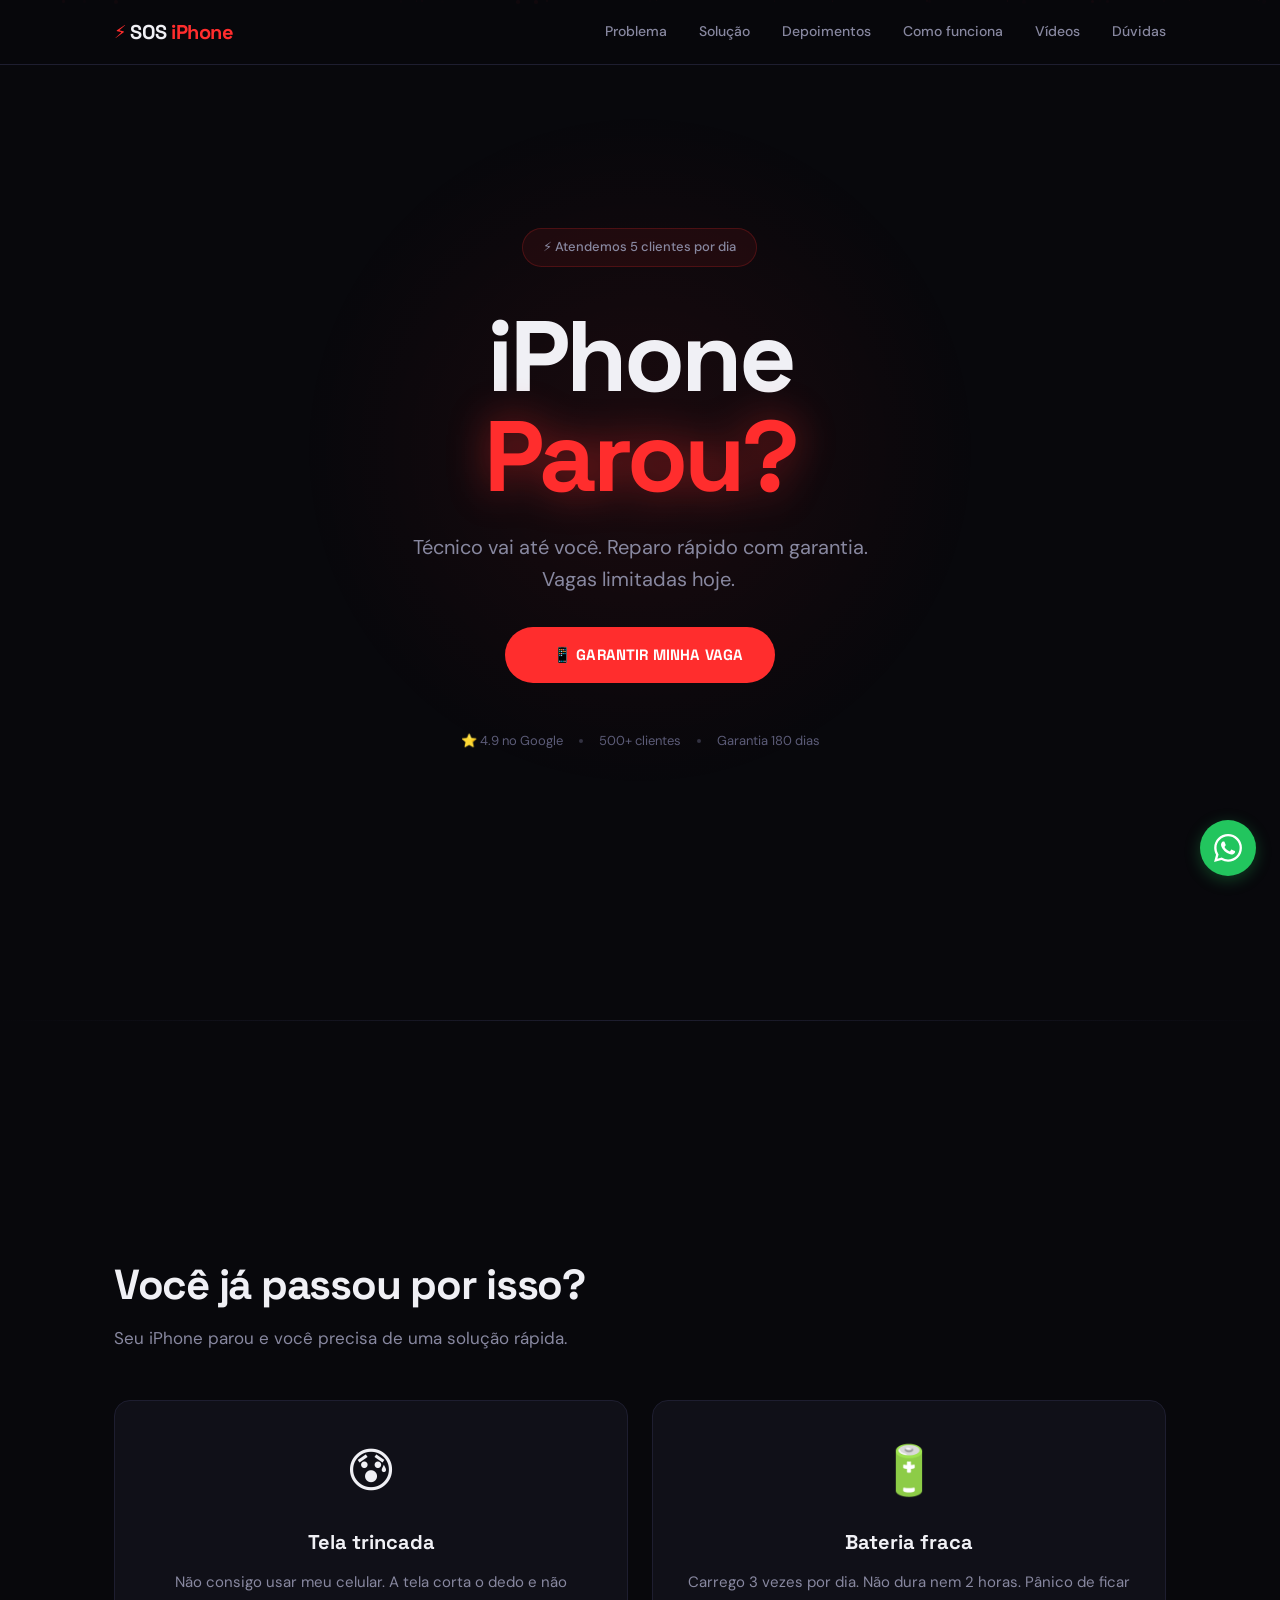
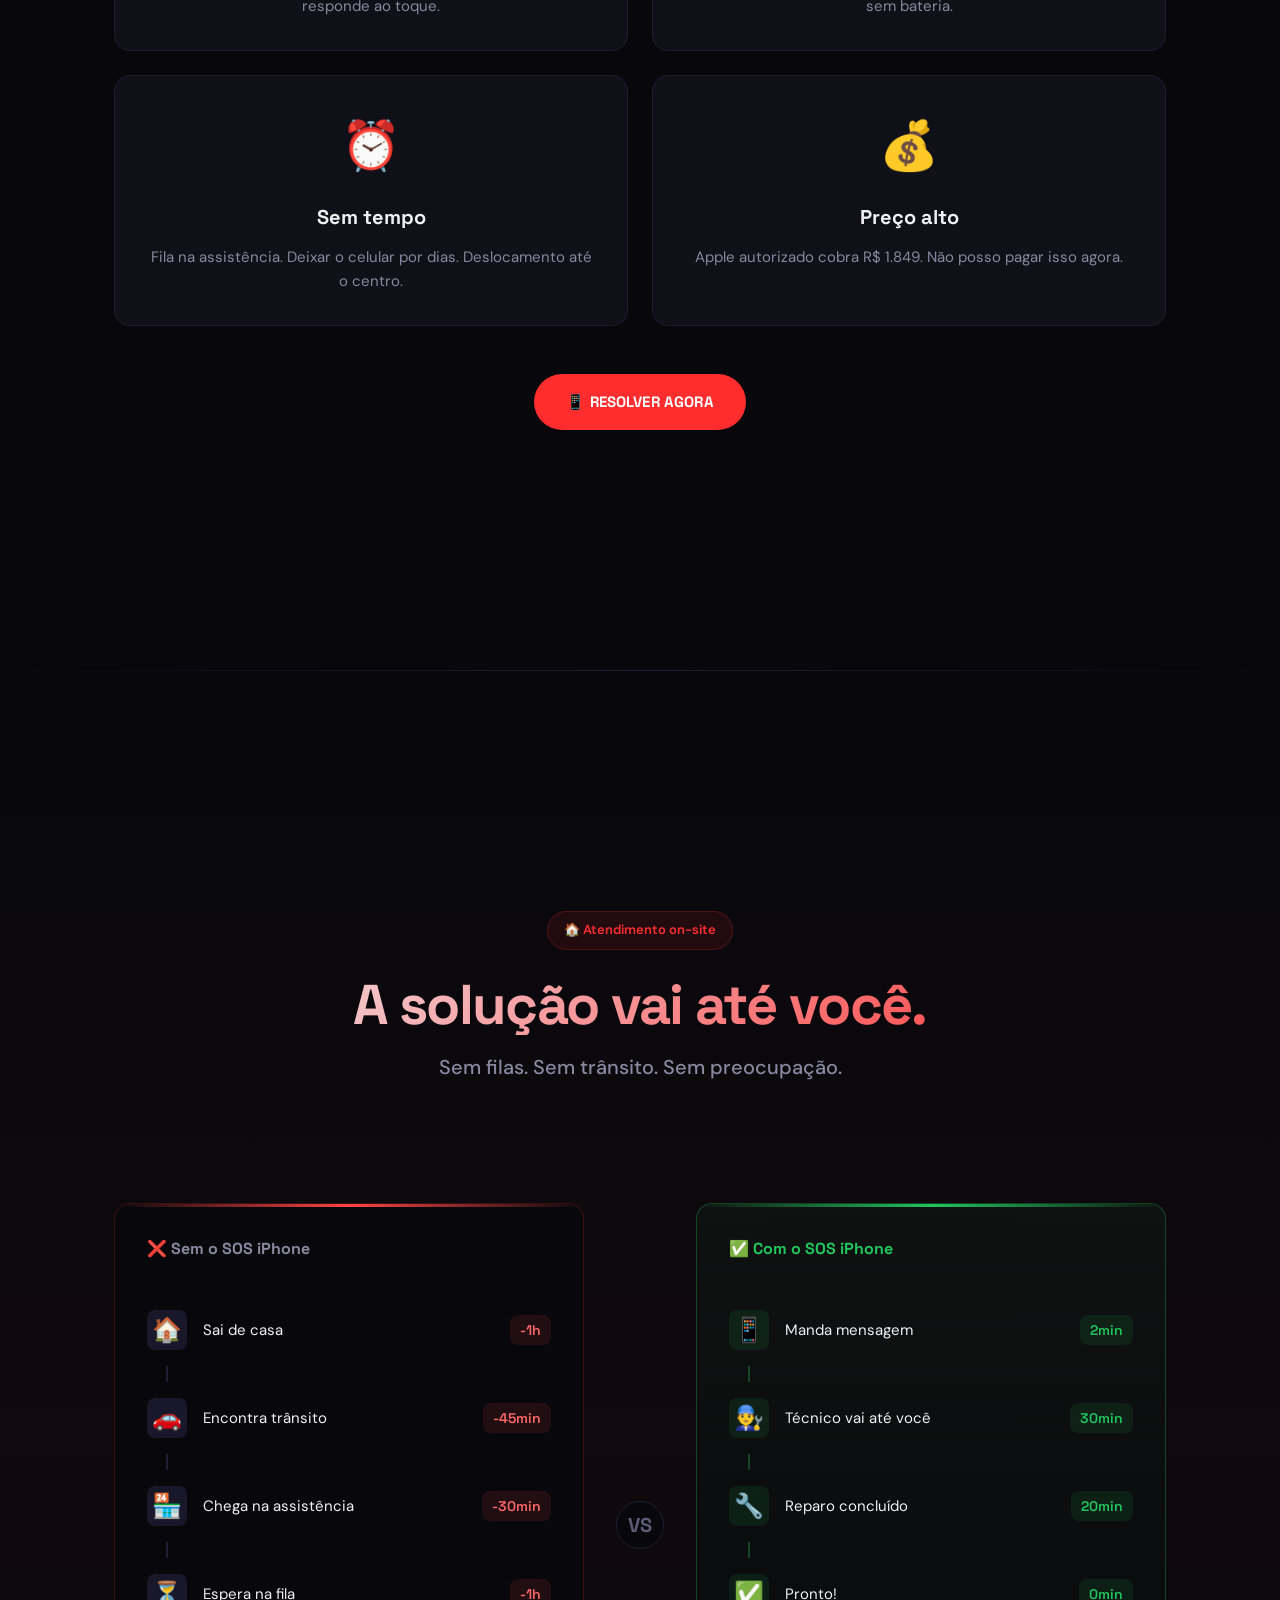
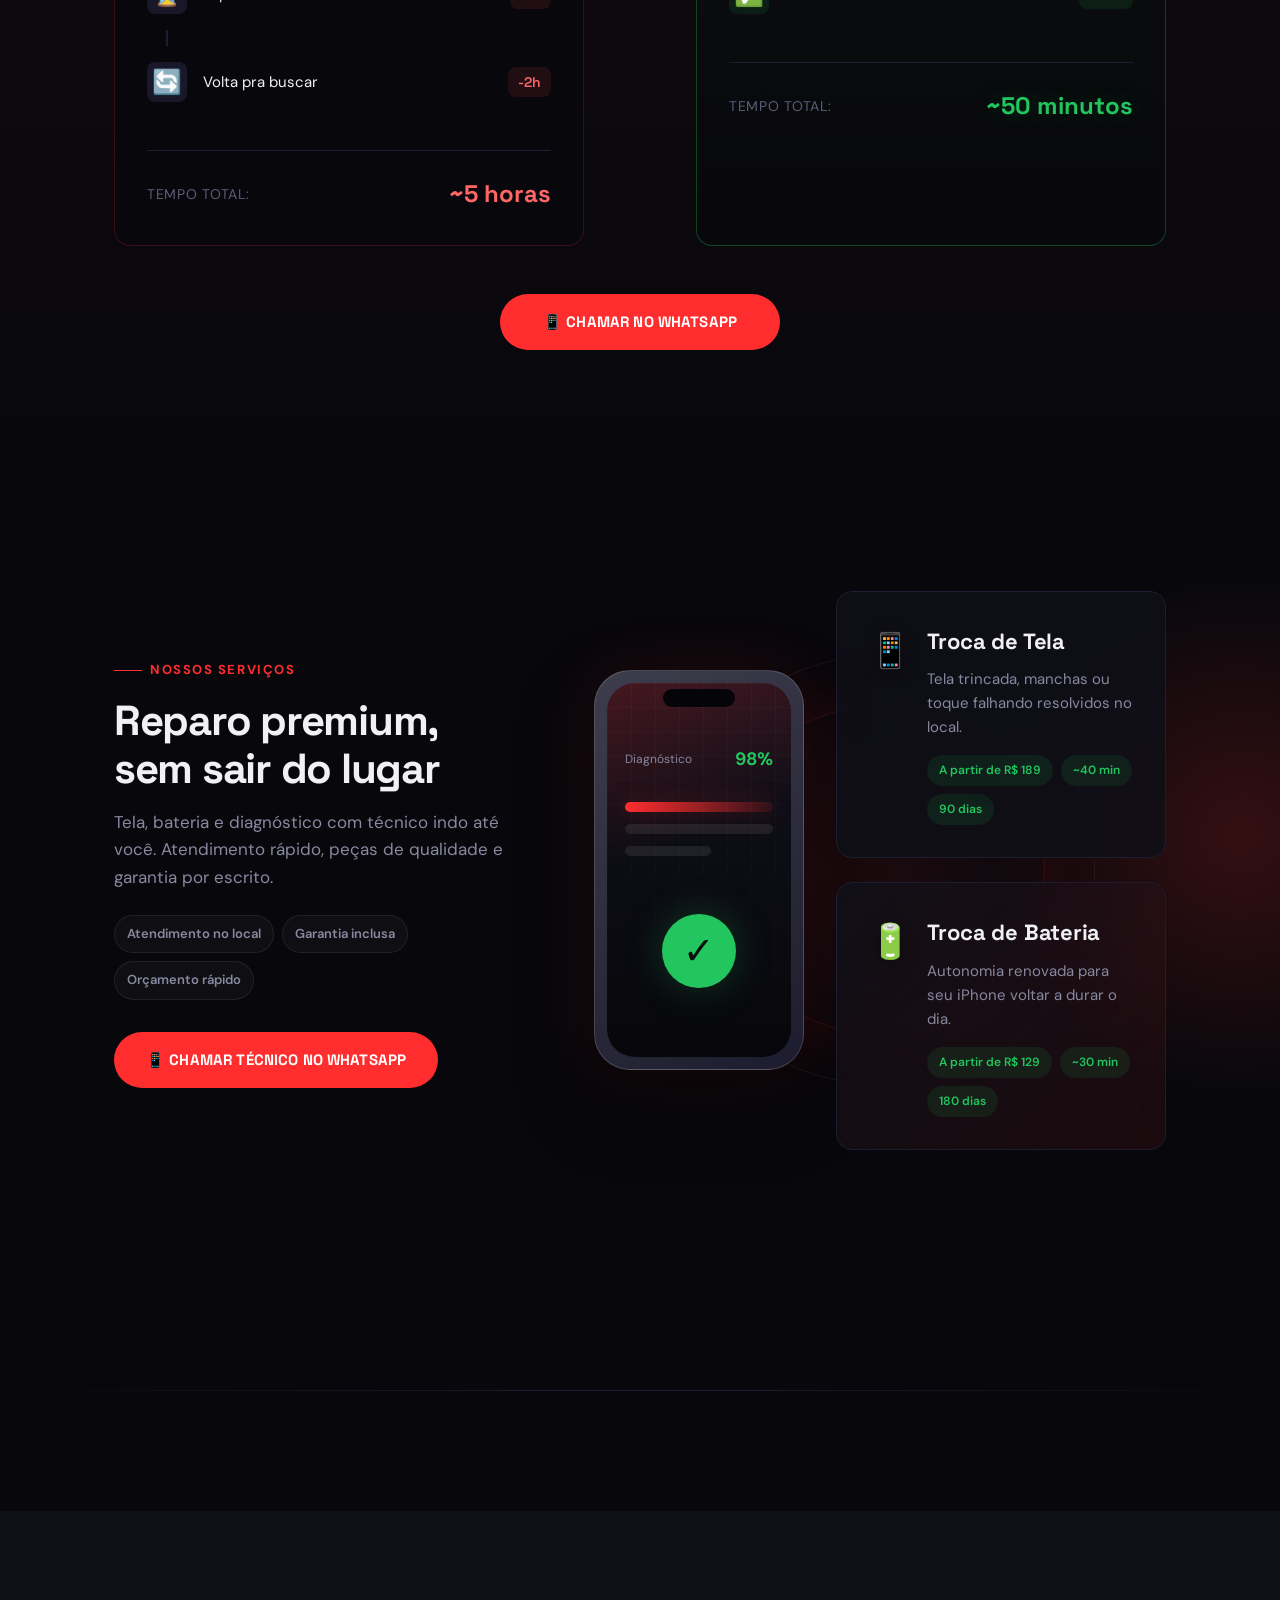
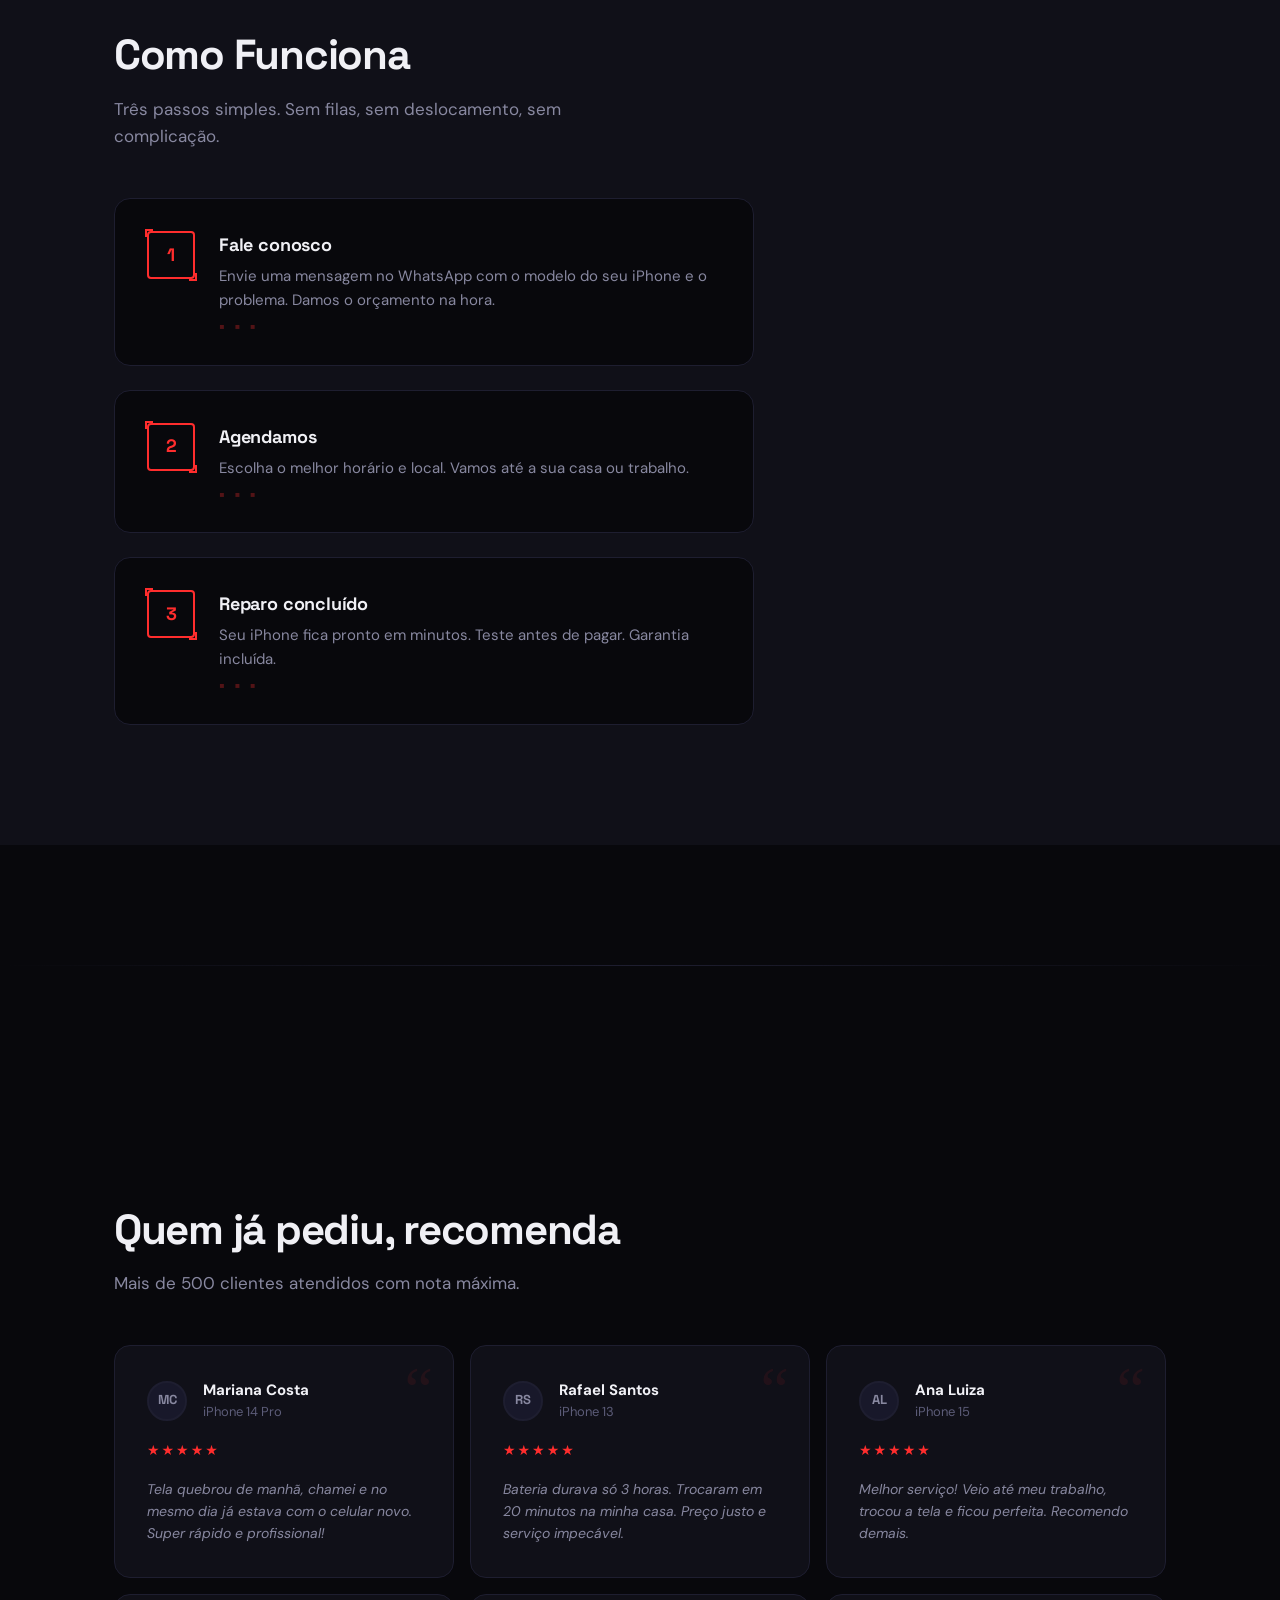
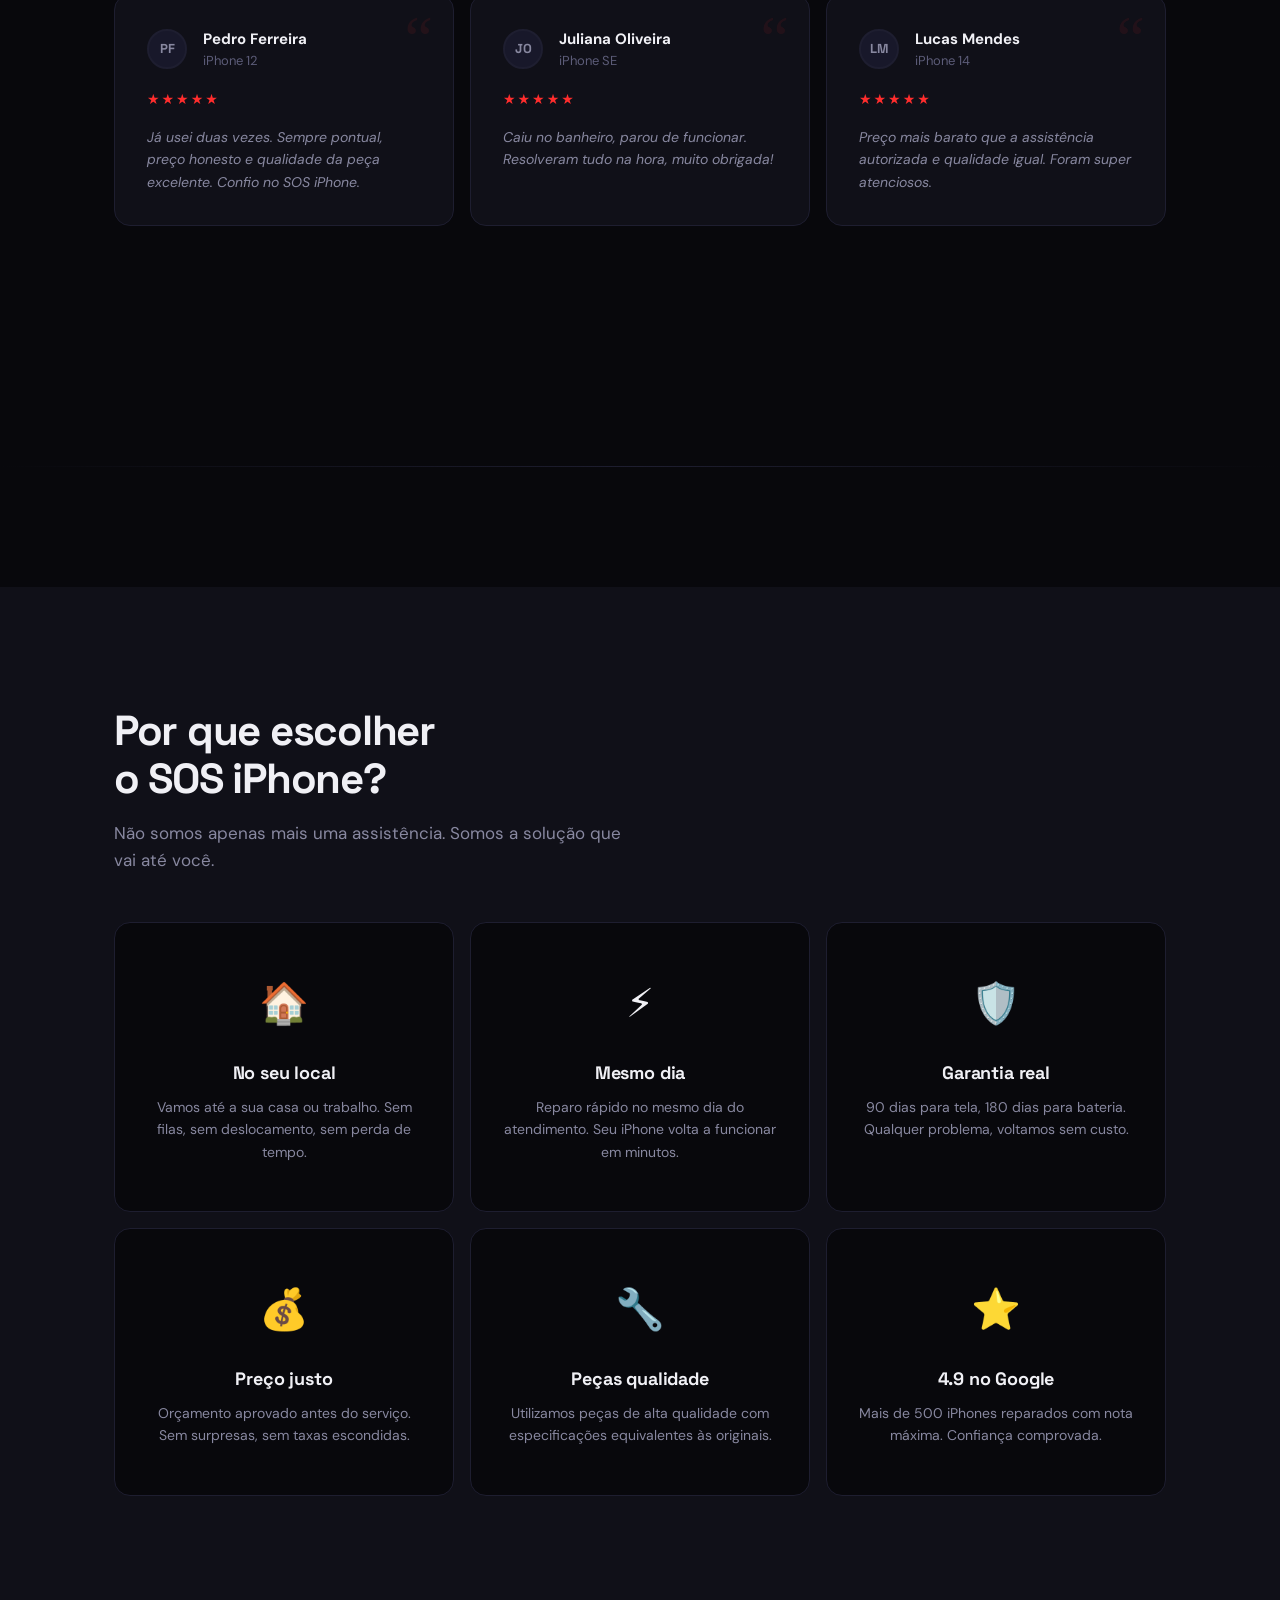
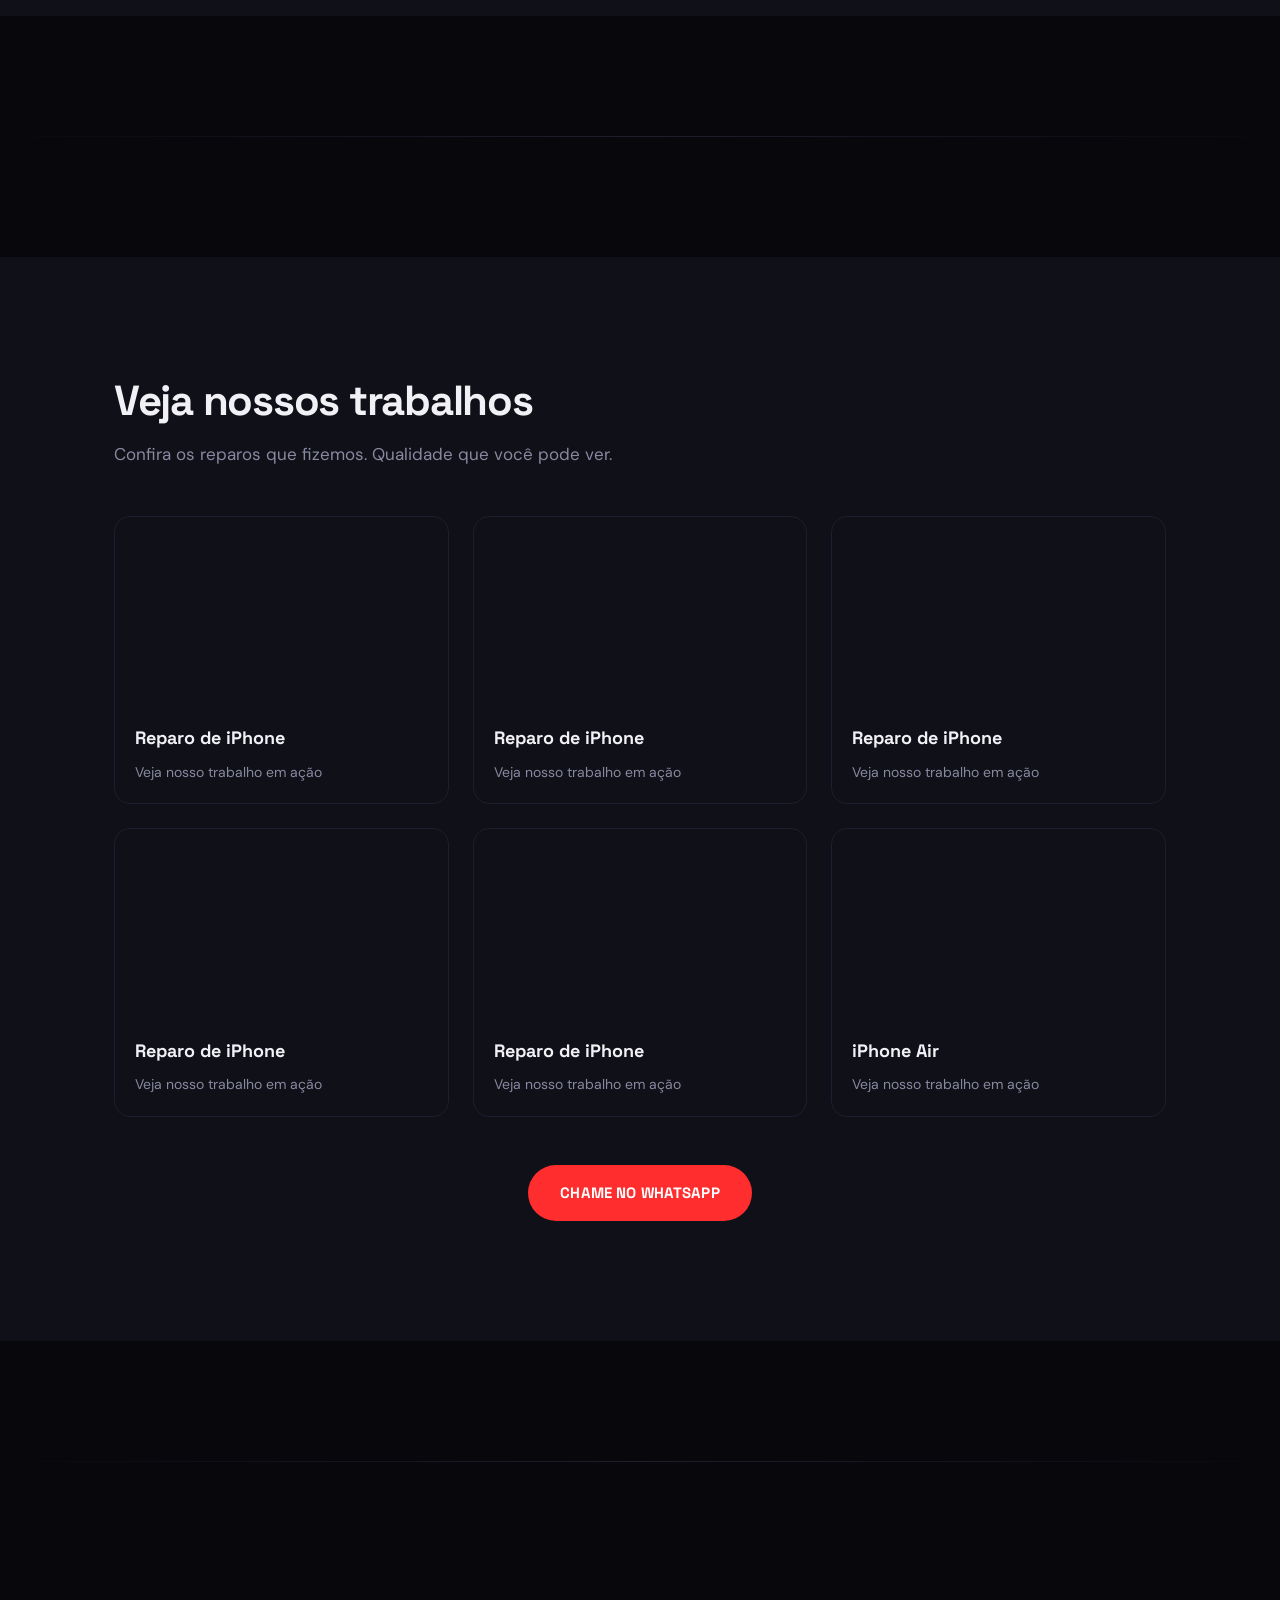
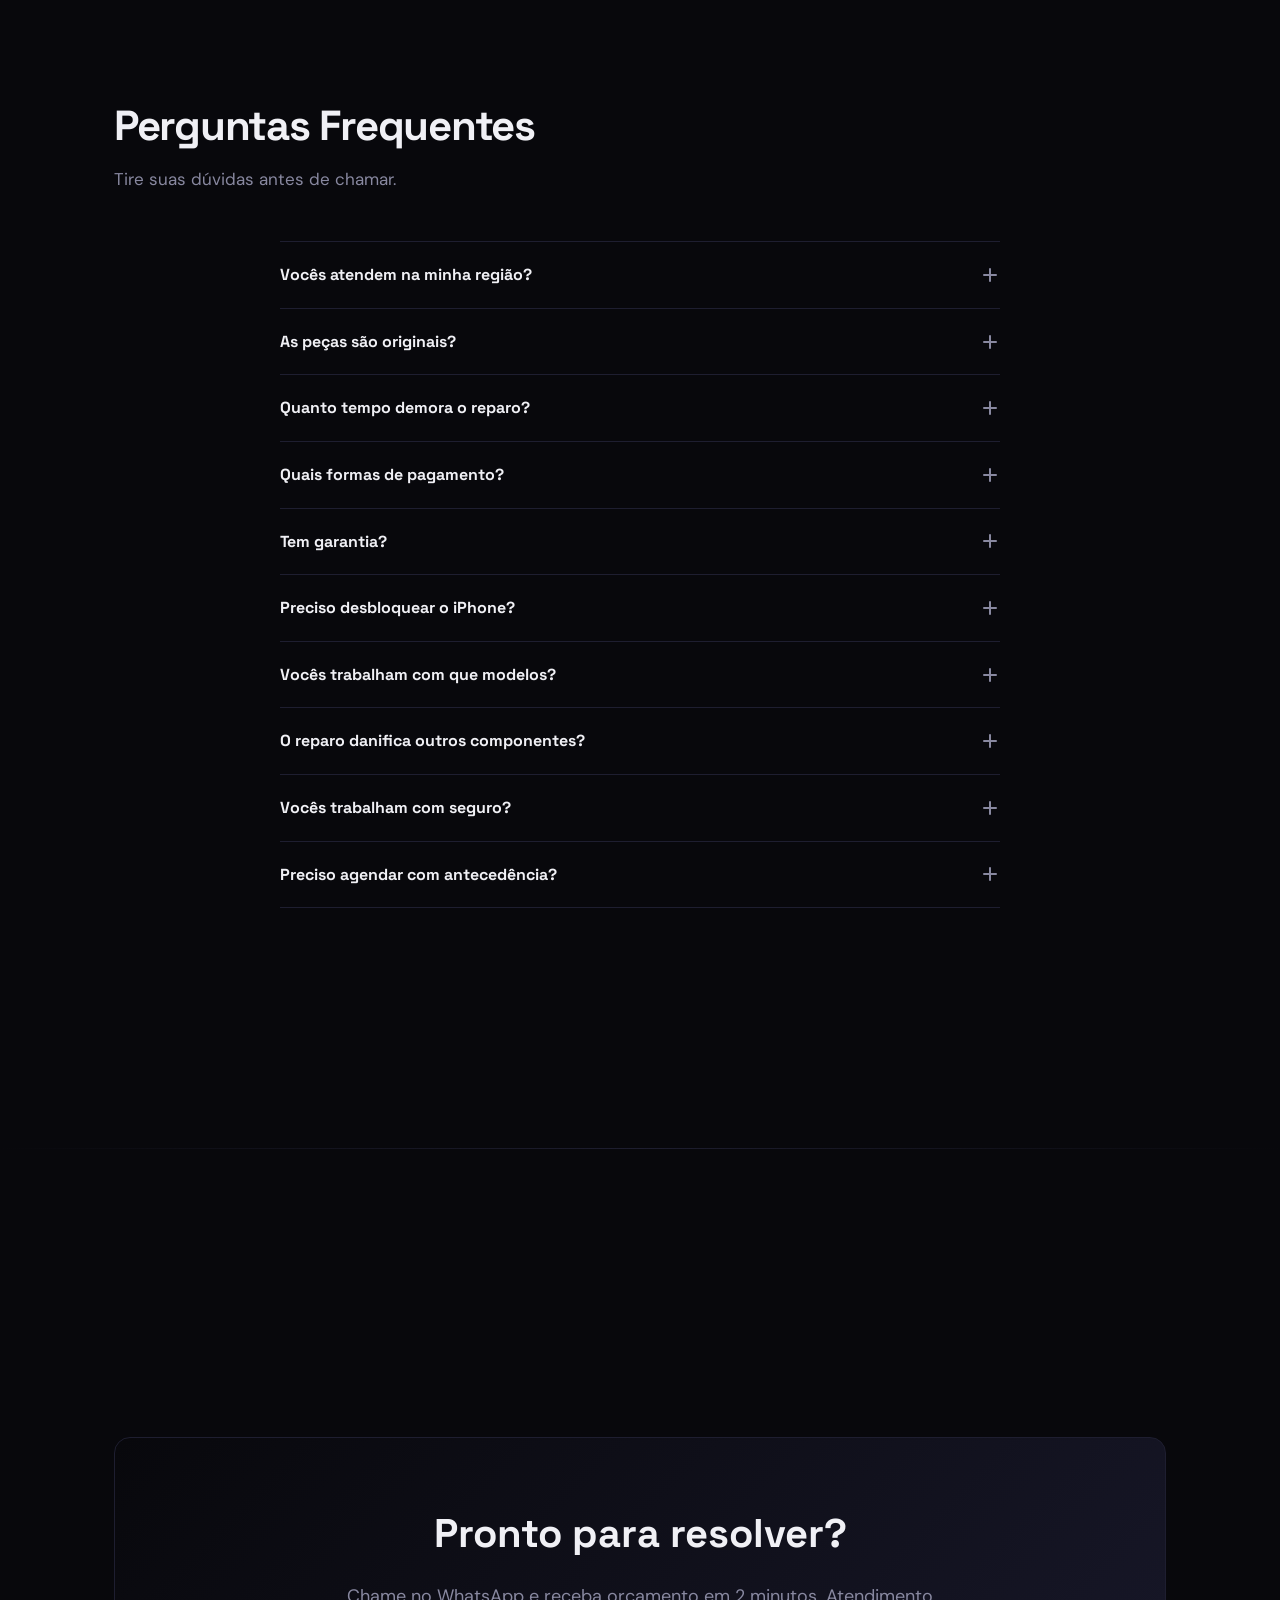
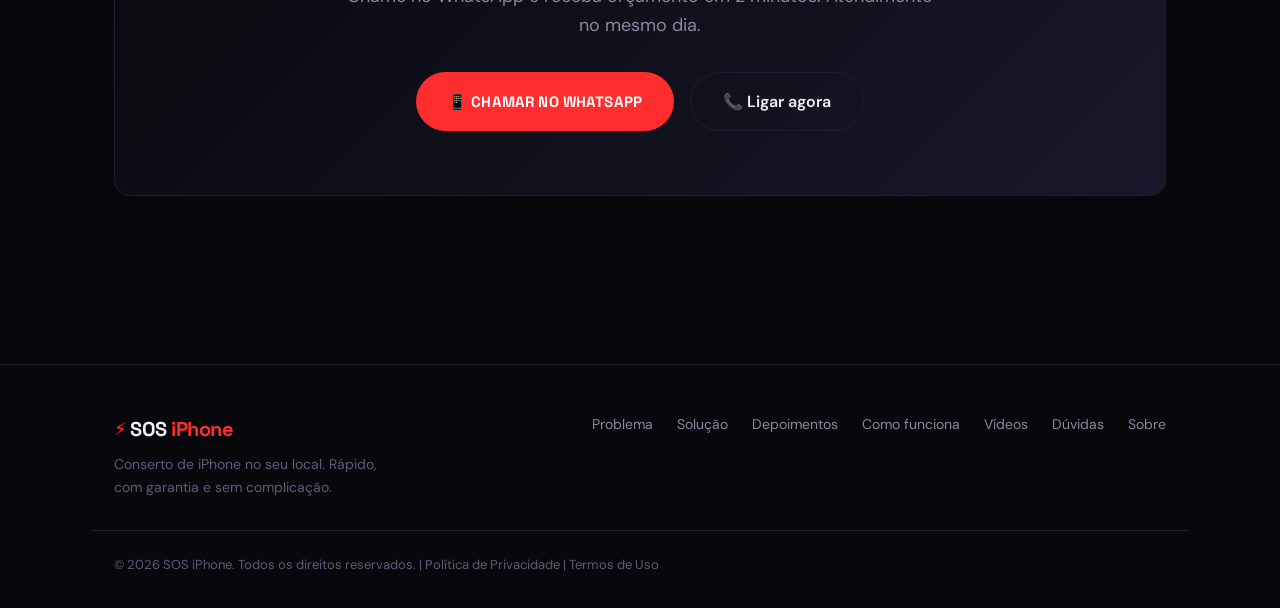
==== commit 5c95e01d: "Apply Hero improvements: urgency badge, CTA text, trust strip" ====
--- a/index.html
+++ b/index.html
@@ -114,25 +114,25 @@
       
       <div class="container">
         <div class="hero-content">
-          <div class="hero-badge reveal">🔋 Bateria & Tela</div>
+          <div class="hero-badge reveal">⚡ Atendemos 5 clientes por dia</div>
           <h1 class="hero-title reveal">
             <span class="hero-title-line">iPhone</span>
             <span class="hero-title-line hero-title-accent">Parou?</span>
           </h1>
           <p class="hero-sub reveal">
-            <span class="typewriter" data-text="Técnico vai até você. Reparo rápido com garantia."></span>
+            <span class="typewriter" data-text="Técnico vai até você. Reparo rápido com garantia. Vagas limitadas hoje."></span>
           </p>
           <a href="https://wa.me/5551995023919?text=Olá! Meu iPhone precisa de conserto" class="btn-primary hero-cta reveal" target="_blank" rel="noopener">
             <span class="cta-corner cta-corner--tl" aria-hidden="true"></span>
             <span class="cta-corner cta-corner--br" aria-hidden="true"></span>
-            📱 Chamar no WhatsApp
+            📱 Garantir minha vaga
           </a>
           <div class="hero-trust reveal">
             <span>⭐ 4.9 no Google</span>
             <span class="hero-trust-divider"></span>
-            <span>500+ reparos</span>
+            <span>500+ clientes</span>
             <span class="hero-trust-divider"></span>
-            <span>Garantia até 180 dias</span>
+            <span>Garantia 180 dias</span>
           </div>
         </div>
       </div>
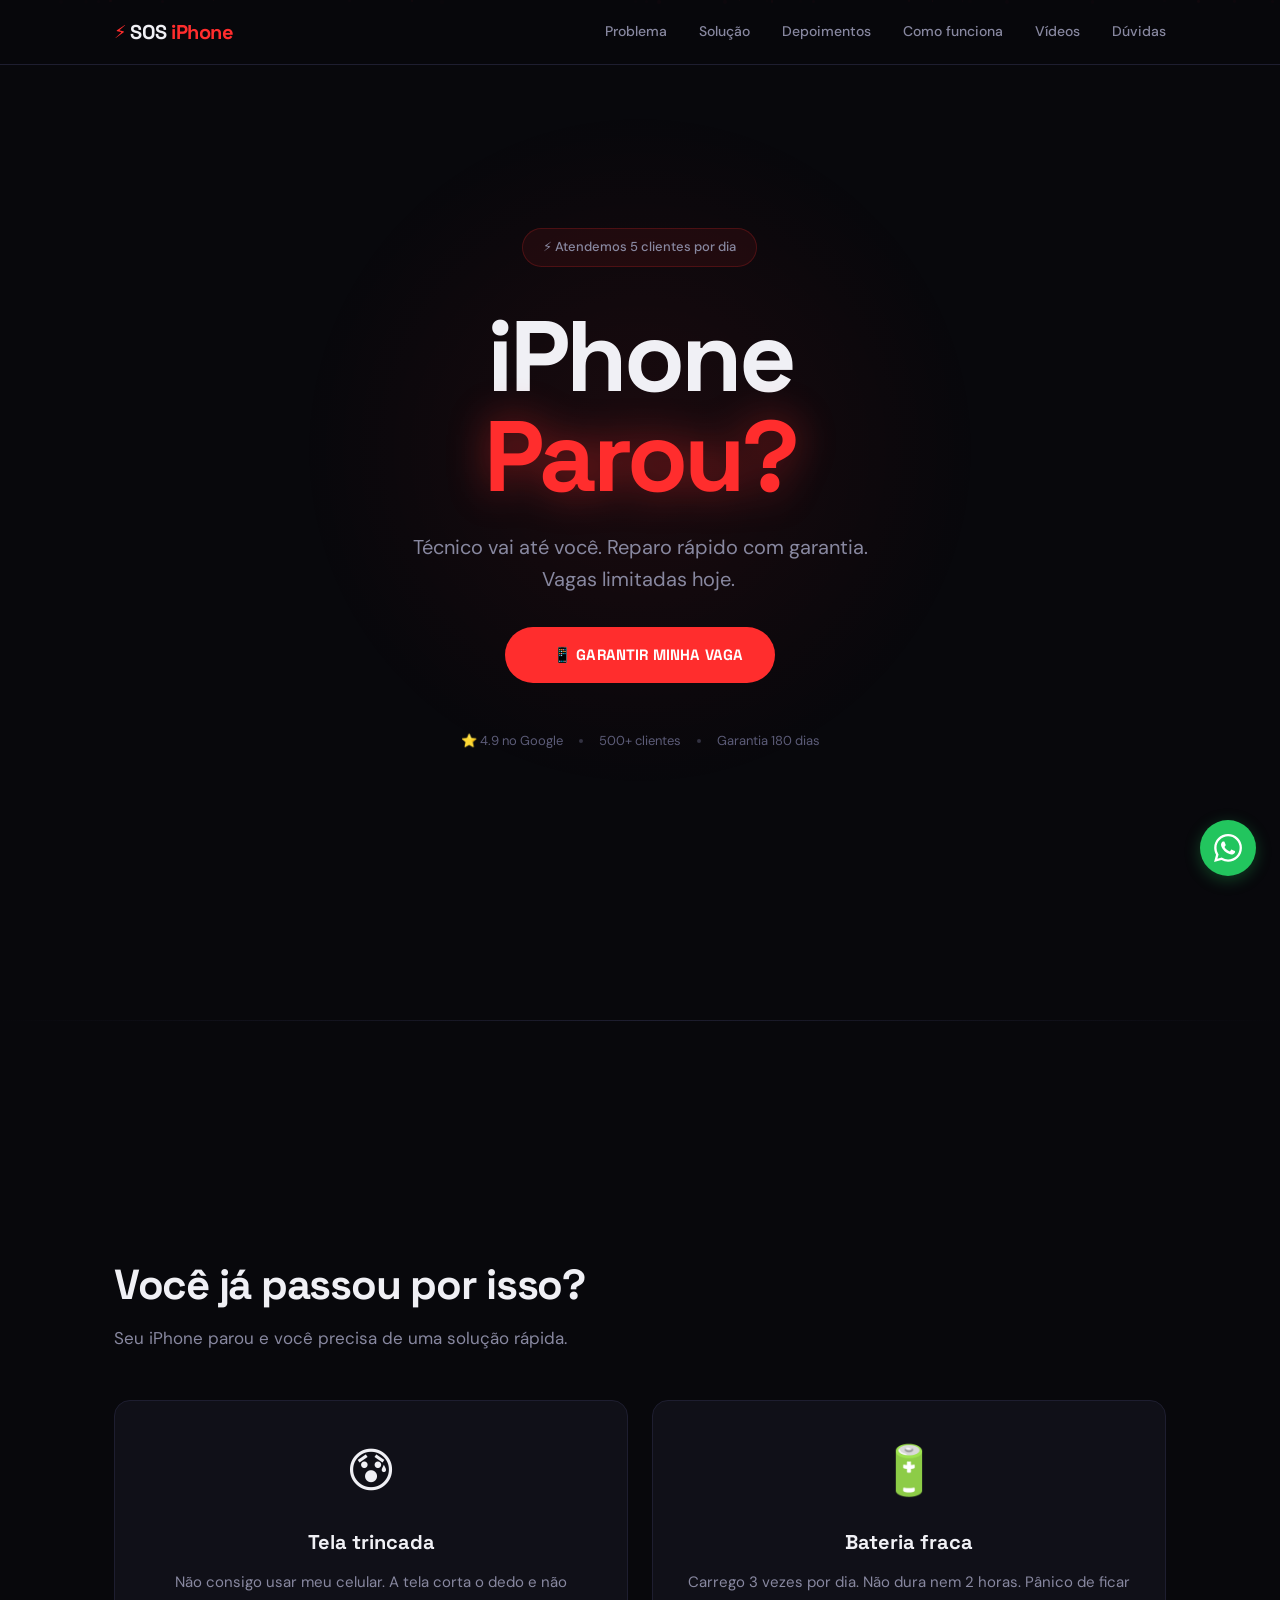
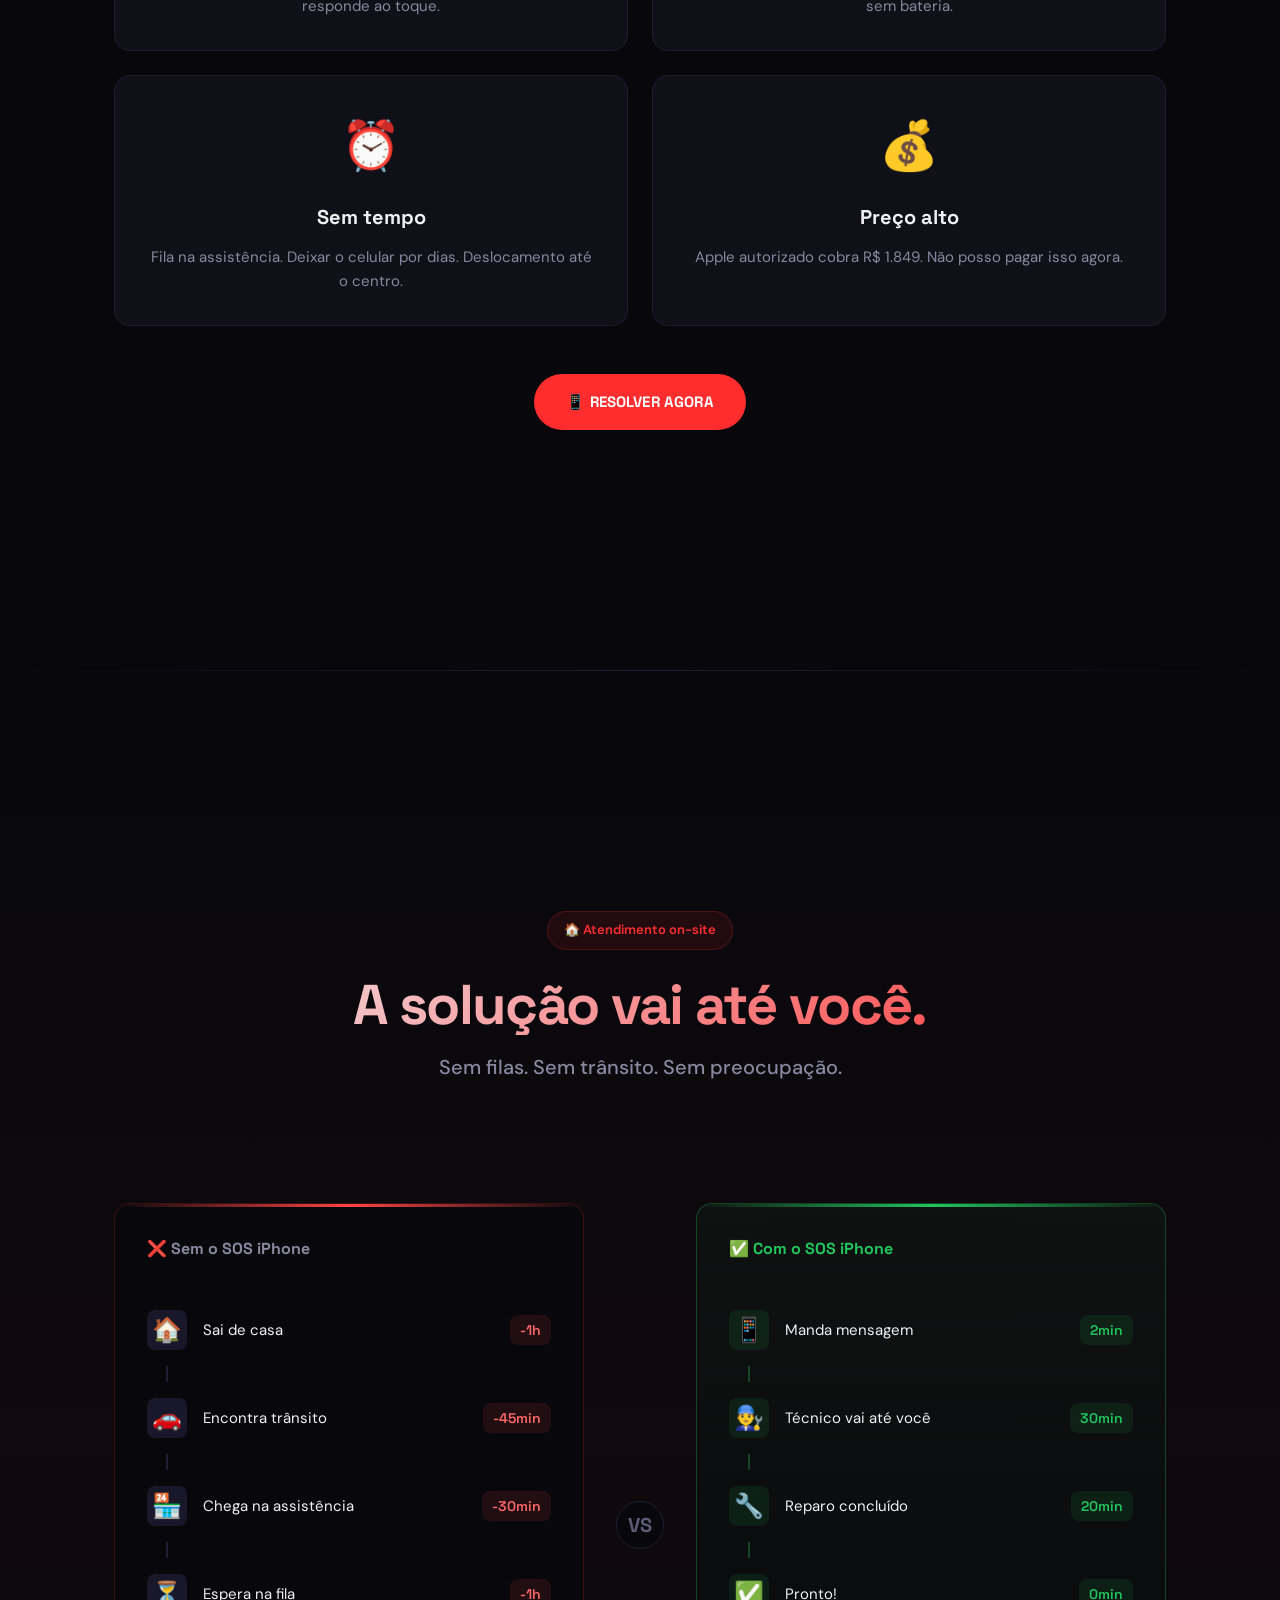
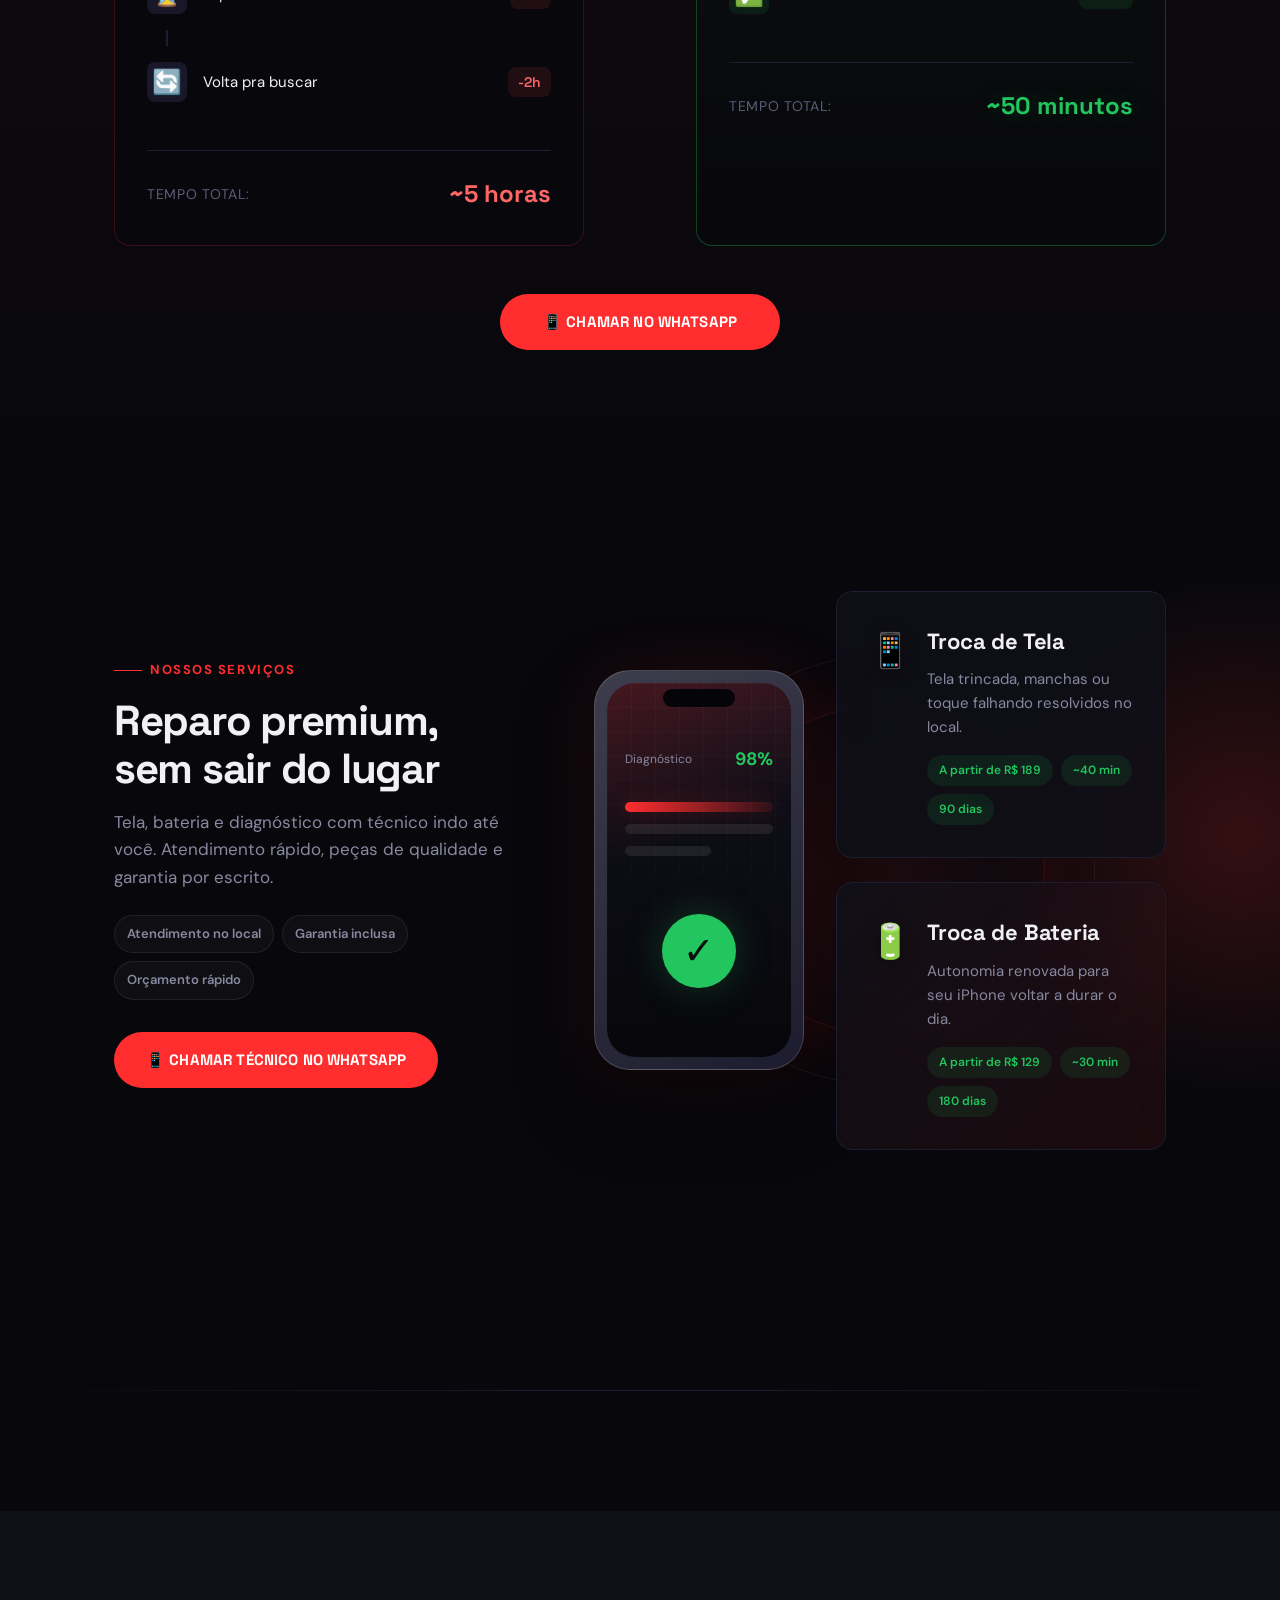
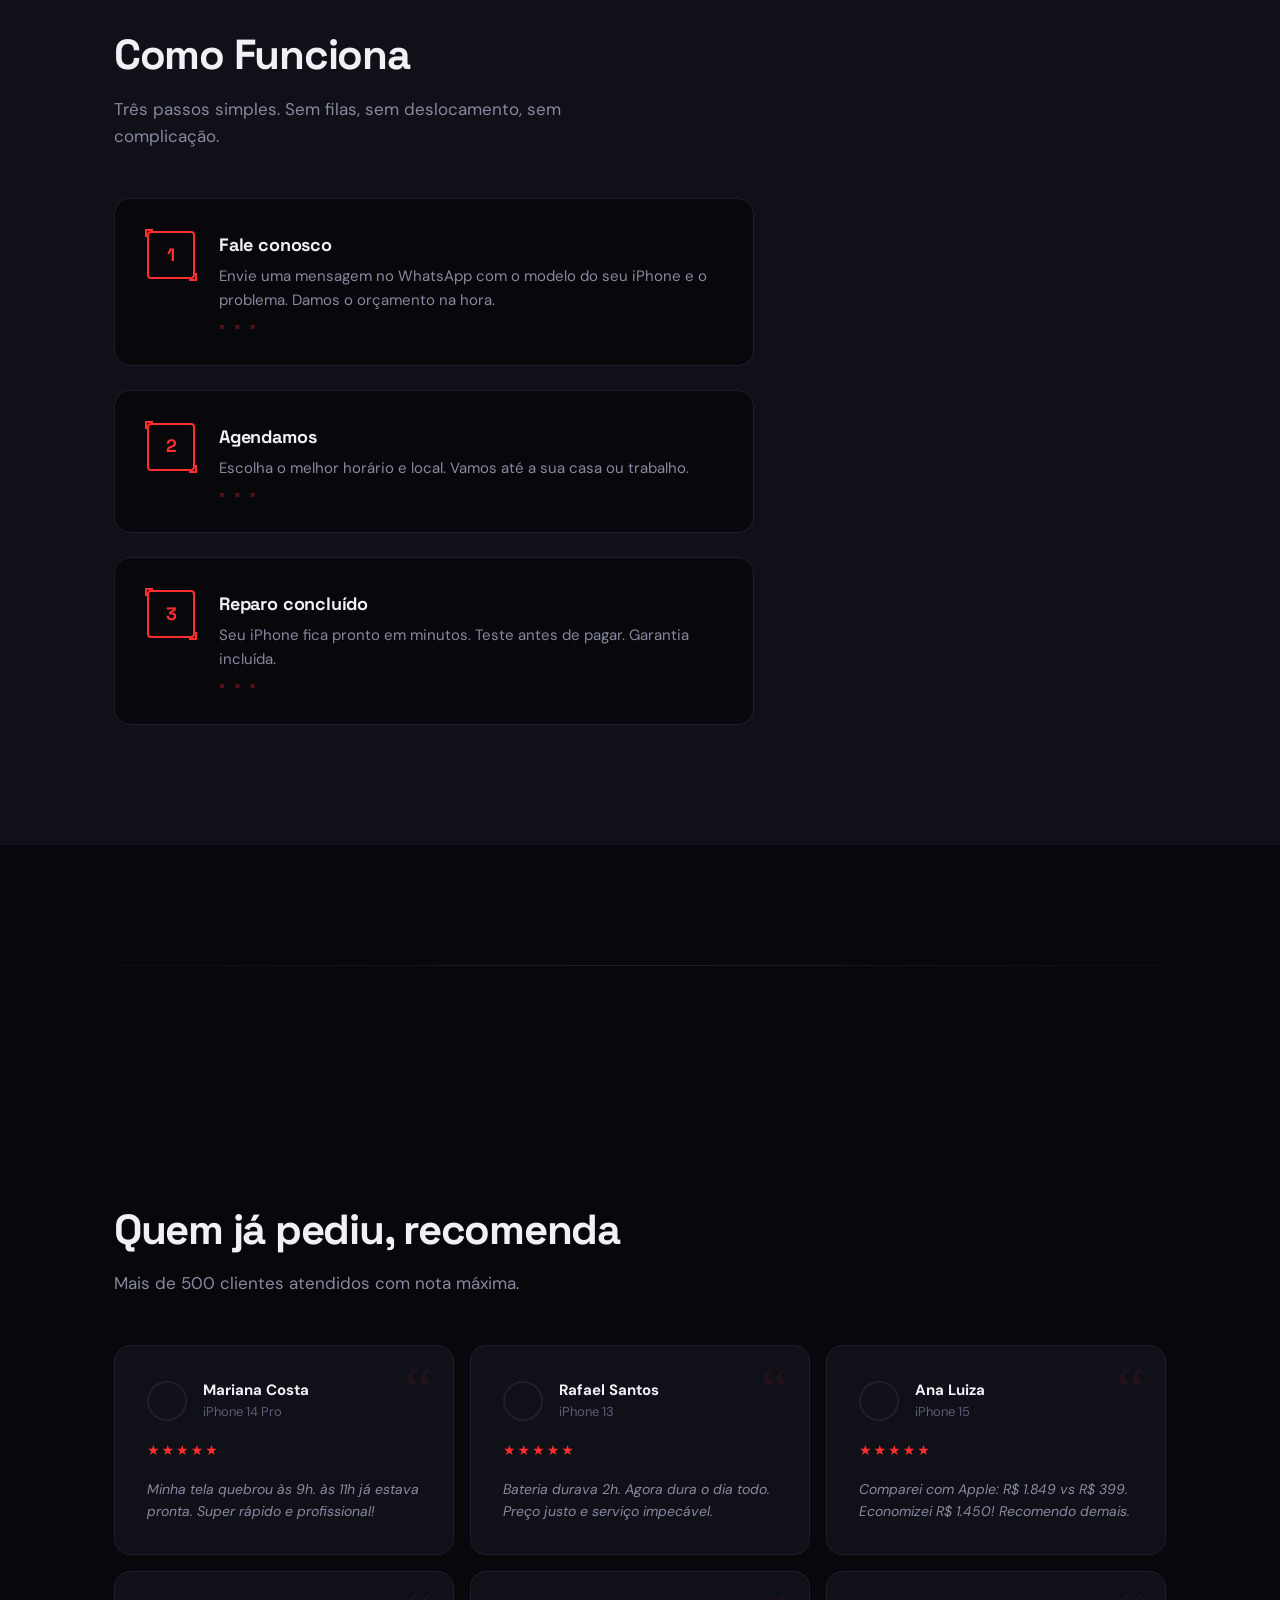
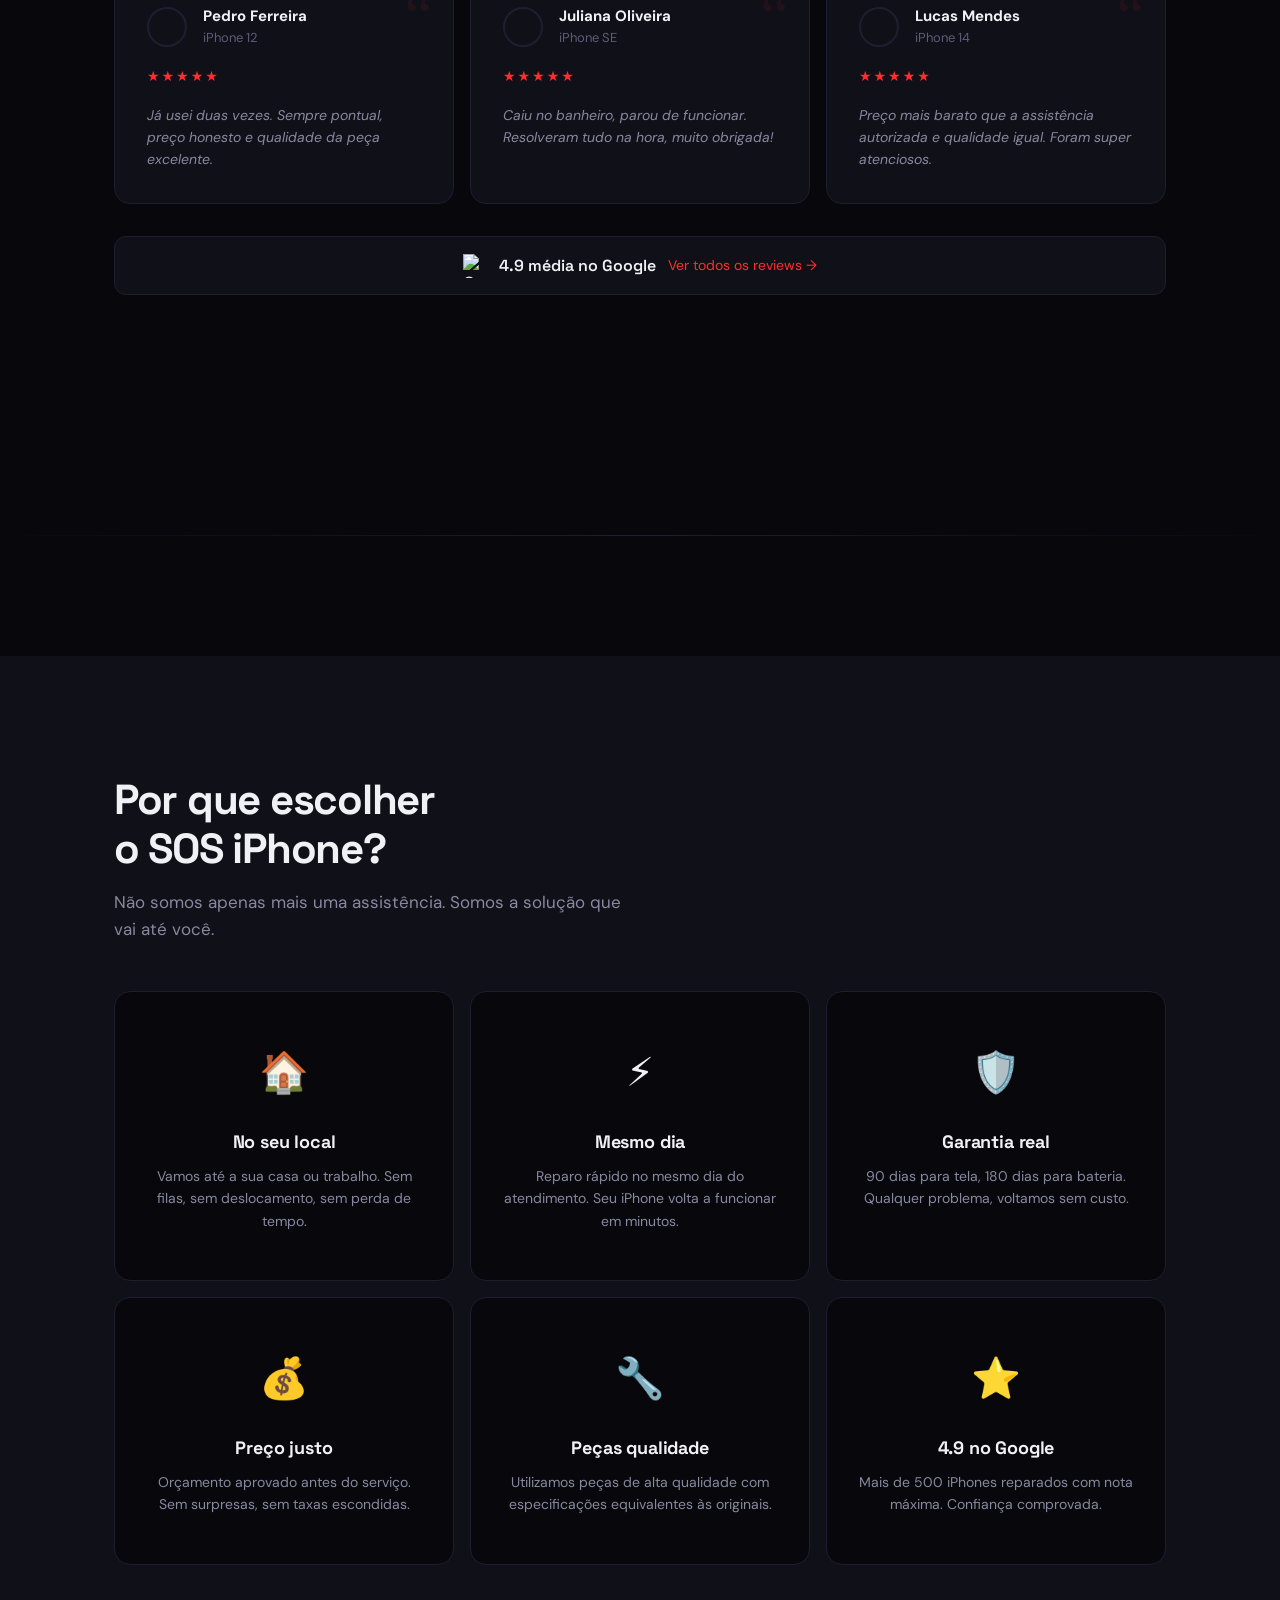
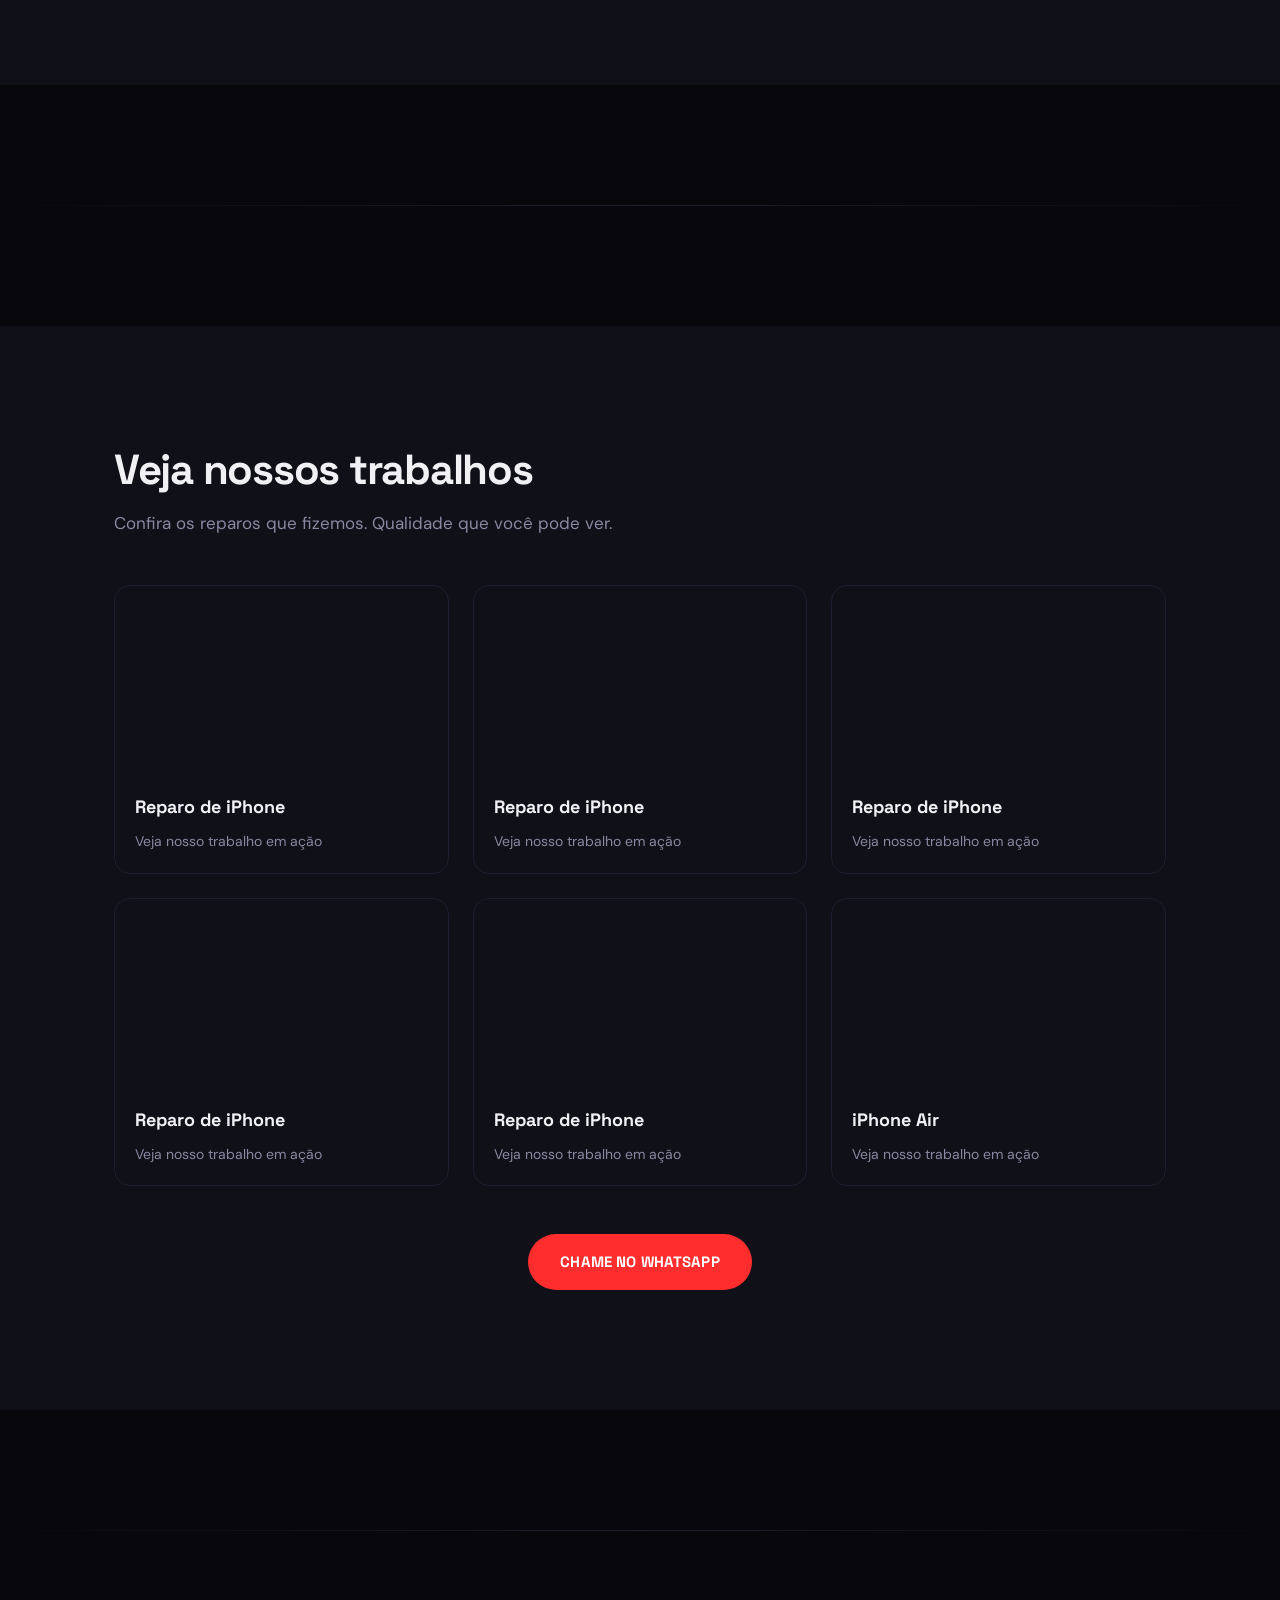
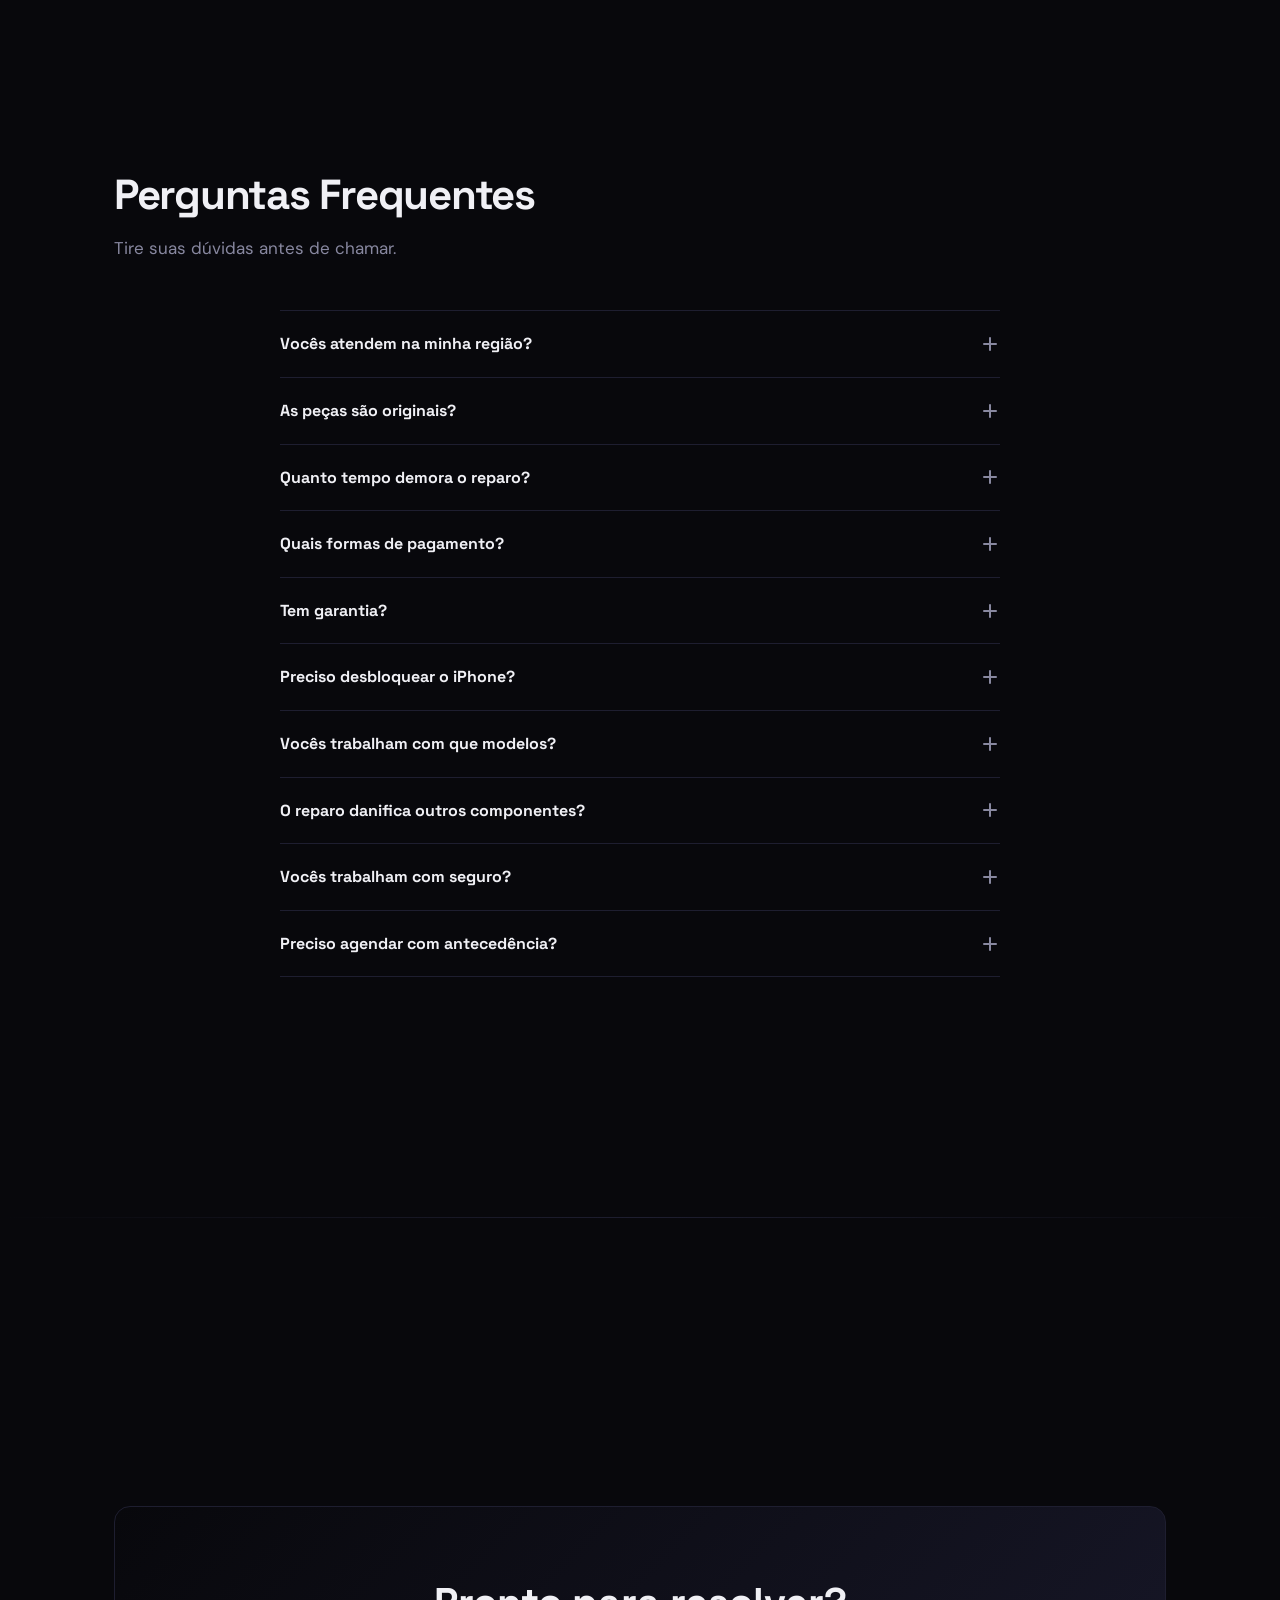
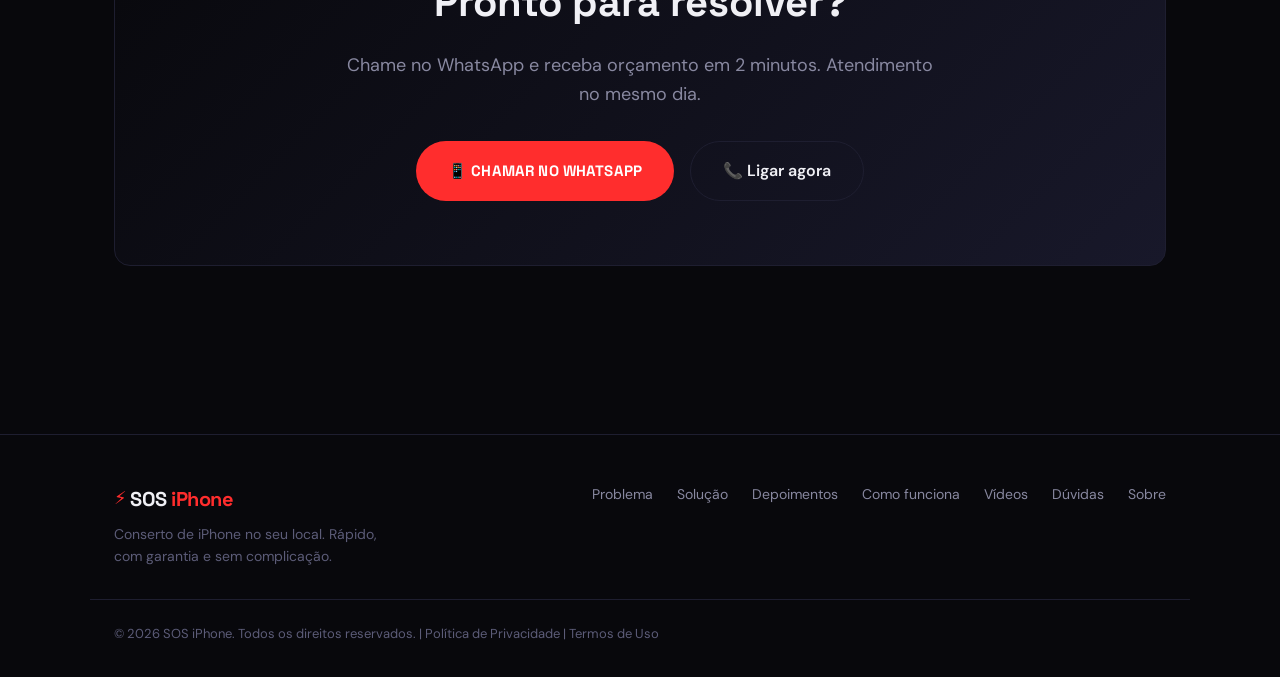
==== commit eeea8c9b: "Update testimonials with real photos and Google Reviews badge" ====
--- a/index.html
+++ b/index.html
@@ -386,51 +386,51 @@
         <div class="testimonials-grid stagger-children">
           <div class="testimonial reveal" style="--i:0">
             <div class="testimonial-header">
-              <div class="testimonial-avatar" aria-hidden="true">MC</div>
+              <div class="testimonial-avatar" style="background: url('https://i.pravatar.cc/150?img=1') center/cover"></div>
               <div>
                 <div class="testimonial-name">Mariana Costa</div>
                 <div class="testimonial-model">iPhone 14 Pro</div>
               </div>
             </div>
             <div class="testimonial-stars" role="img" aria-label="5 de 5 estrelas">★★★★★</div>
-            <p class="testimonial-text">Tela quebrou de manhã, chamei e no mesmo dia já estava com o celular novo. Super rápido e profissional!</p>
+            <p class="testimonial-text">Minha tela quebrou às 9h. às 11h já estava pronta. Super rápido e profissional!</p>
           </div>
           <div class="testimonial reveal" style="--i:1">
             <div class="testimonial-header">
-              <div class="testimonial-avatar" aria-hidden="true">RS</div>
+              <div class="testimonial-avatar" style="background: url('https://i.pravatar.cc/150?img=3') center/cover"></div>
               <div>
                 <div class="testimonial-name">Rafael Santos</div>
                 <div class="testimonial-model">iPhone 13</div>
               </div>
             </div>
             <div class="testimonial-stars" role="img" aria-label="5 de 5 estrelas">★★★★★</div>
-            <p class="testimonial-text">Bateria durava só 3 horas. Trocaram em 20 minutos na minha casa. Preço justo e serviço impecável.</p>
+            <p class="testimonial-text">Bateria durava 2h. Agora dura o dia todo. Preço justo e serviço impecável.</p>
           </div>
           <div class="testimonial reveal" style="--i:2">
             <div class="testimonial-header">
-              <div class="testimonial-avatar" aria-hidden="true">AL</div>
+              <div class="testimonial-avatar" style="background: url('https://i.pravatar.cc/150?img=5') center/cover"></div>
               <div>
                 <div class="testimonial-name">Ana Luiza</div>
                 <div class="testimonial-model">iPhone 15</div>
               </div>
             </div>
             <div class="testimonial-stars" role="img" aria-label="5 de 5 estrelas">★★★★★</div>
-            <p class="testimonial-text">Melhor serviço! Veio até meu trabalho, trocou a tela e ficou perfeita. Recomendo demais.</p>
+            <p class="testimonial-text">Comparei com Apple: R$ 1.849 vs R$ 399. Economizei R$ 1.450! Recomendo demais.</p>
           </div>
           <div class="testimonial reveal" style="--i:3">
             <div class="testimonial-header">
-              <div class="testimonial-avatar" aria-hidden="true">PF</div>
+              <div class="testimonial-avatar" style="background: url('https://i.pravatar.cc/150?img=7') center/cover"></div>
               <div>
                 <div class="testimonial-name">Pedro Ferreira</div>
                 <div class="testimonial-model">iPhone 12</div>
               </div>
             </div>
             <div class="testimonial-stars" role="img" aria-label="5 de 5 estrelas">★★★★★</div>
-            <p class="testimonial-text">Já usei duas vezes. Sempre pontual, preço honesto e qualidade da peça excelente. Confio no SOS iPhone.</p>
+            <p class="testimonial-text">Já usei duas vezes. Sempre pontual, preço honesto e qualidade da peça excelente.</p>
           </div>
           <div class="testimonial reveal" style="--i:4">
             <div class="testimonial-header">
-              <div class="testimonial-avatar" aria-hidden="true">JO</div>
+              <div class="testimonial-avatar" style="background: url('https://i.pravatar.cc/150?img=9') center/cover"></div>
               <div>
                 <div class="testimonial-name">Juliana Oliveira</div>
                 <div class="testimonial-model">iPhone SE</div>
@@ -441,7 +441,7 @@
           </div>
           <div class="testimonial reveal" style="--i:5">
             <div class="testimonial-header">
-              <div class="testimonial-avatar" aria-hidden="true">LM</div>
+              <div class="testimonial-avatar" style="background: url('https://i.pravatar.cc/150?img=11') center/cover"></div>
               <div>
                 <div class="testimonial-name">Lucas Mendes</div>
                 <div class="testimonial-model">iPhone 14</div>
@@ -450,6 +450,11 @@
             <div class="testimonial-stars" role="img" aria-label="5 de 5 estrelas">★★★★★</div>
             <p class="testimonial-text">Preço mais barato que a assistência autorizada e qualidade igual. Foram super atenciosos.</p>
           </div>
+        </div>
+        <div class="google-reviews-badge reveal">
+          <img src="https://upload.wikimedia.org/wikipedia/commons/thumb/5/53/Google_%22G%22_Logo.svg/512px-Google_%22G%22_Logo.svg.png" alt="Google" width="24" height="24">
+          <span>4.9 média no Google</span>
+          <a href="#" target="_blank" rel="noopener">Ver todos os reviews →</a>
         </div>
       </div>
     </section>
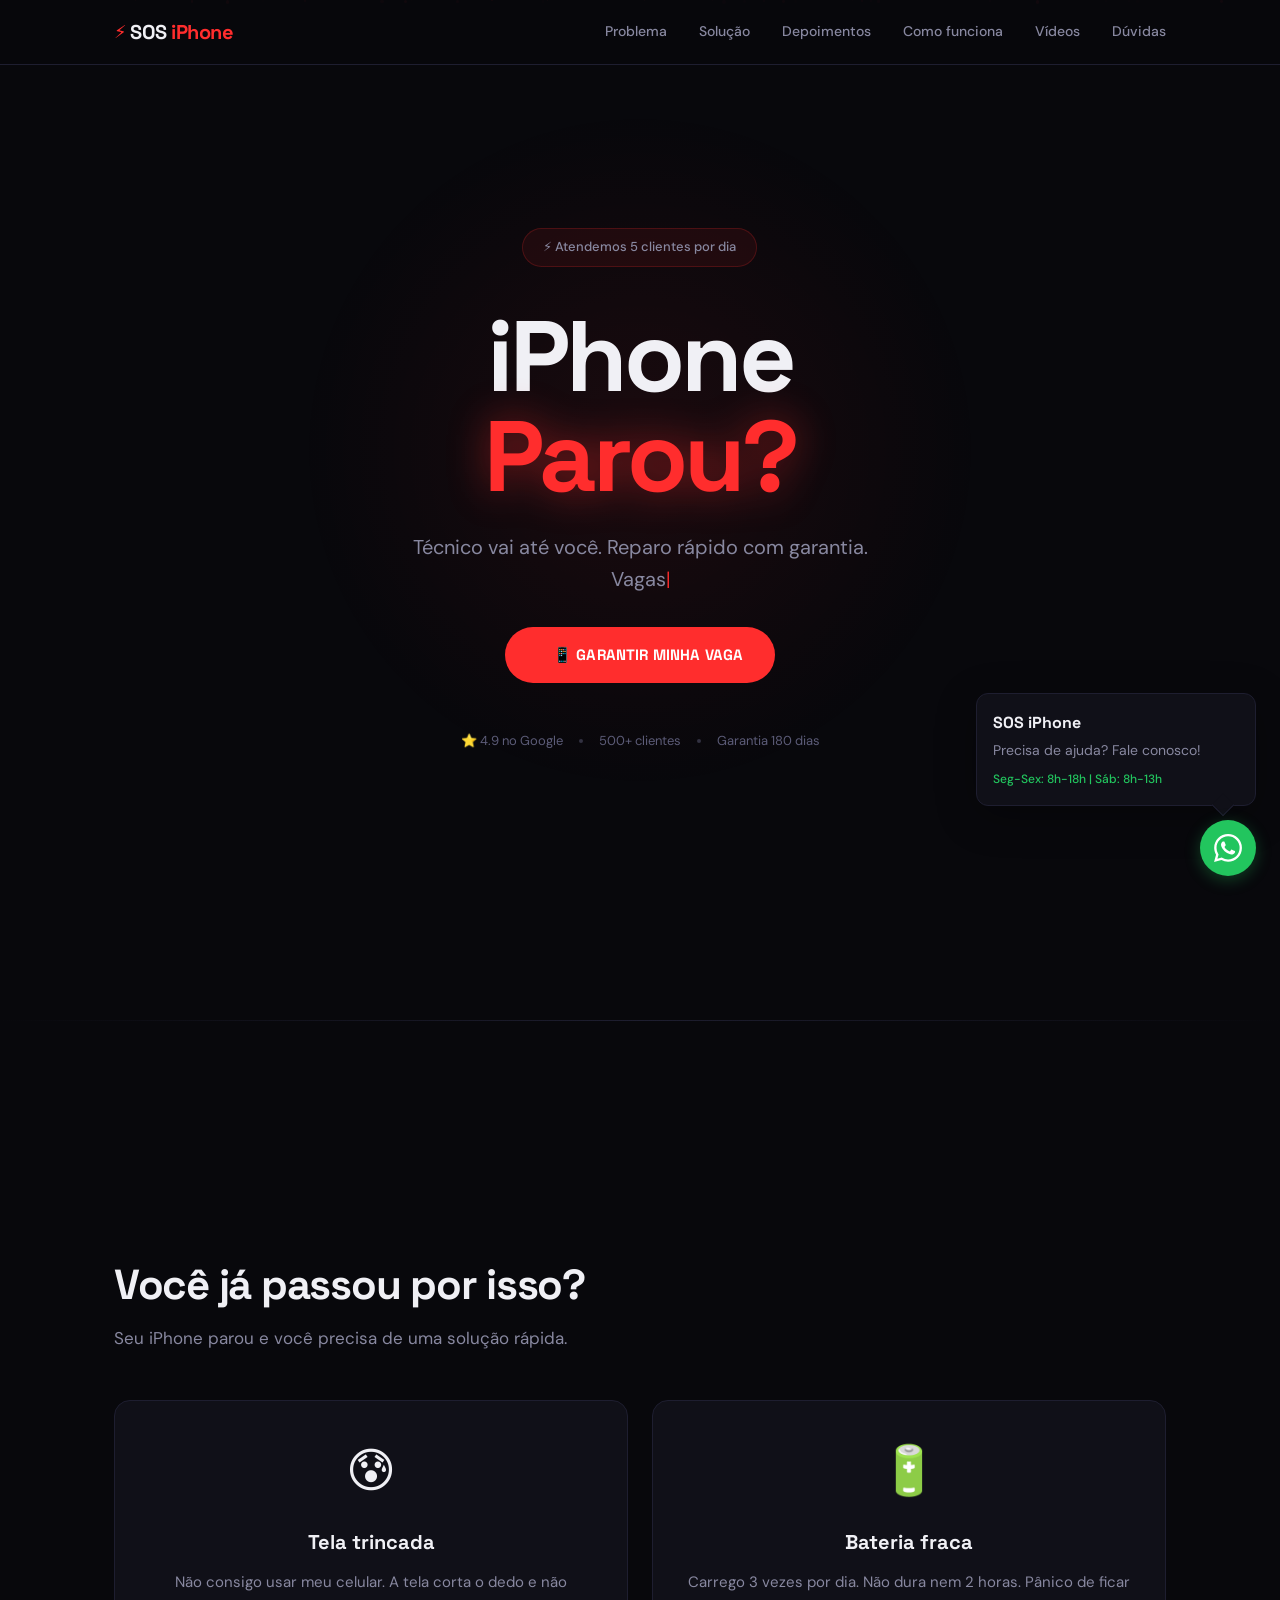
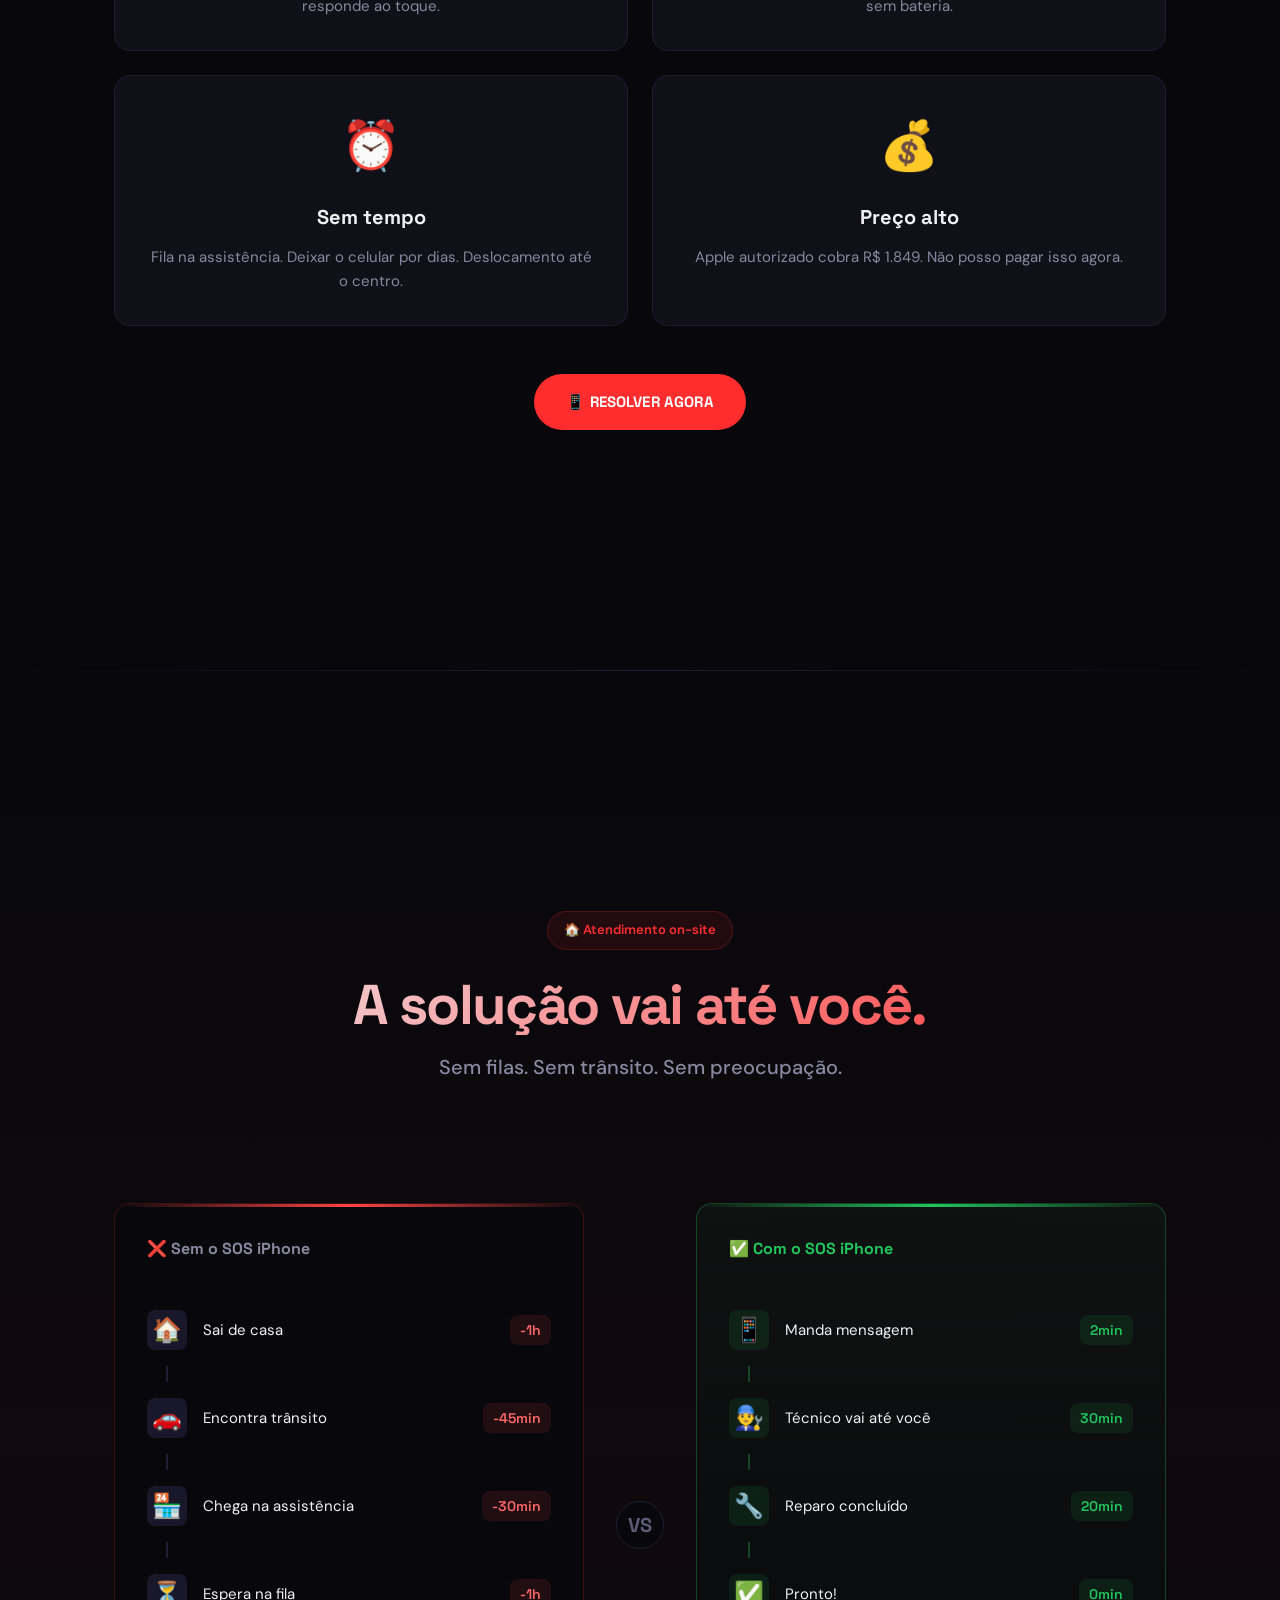
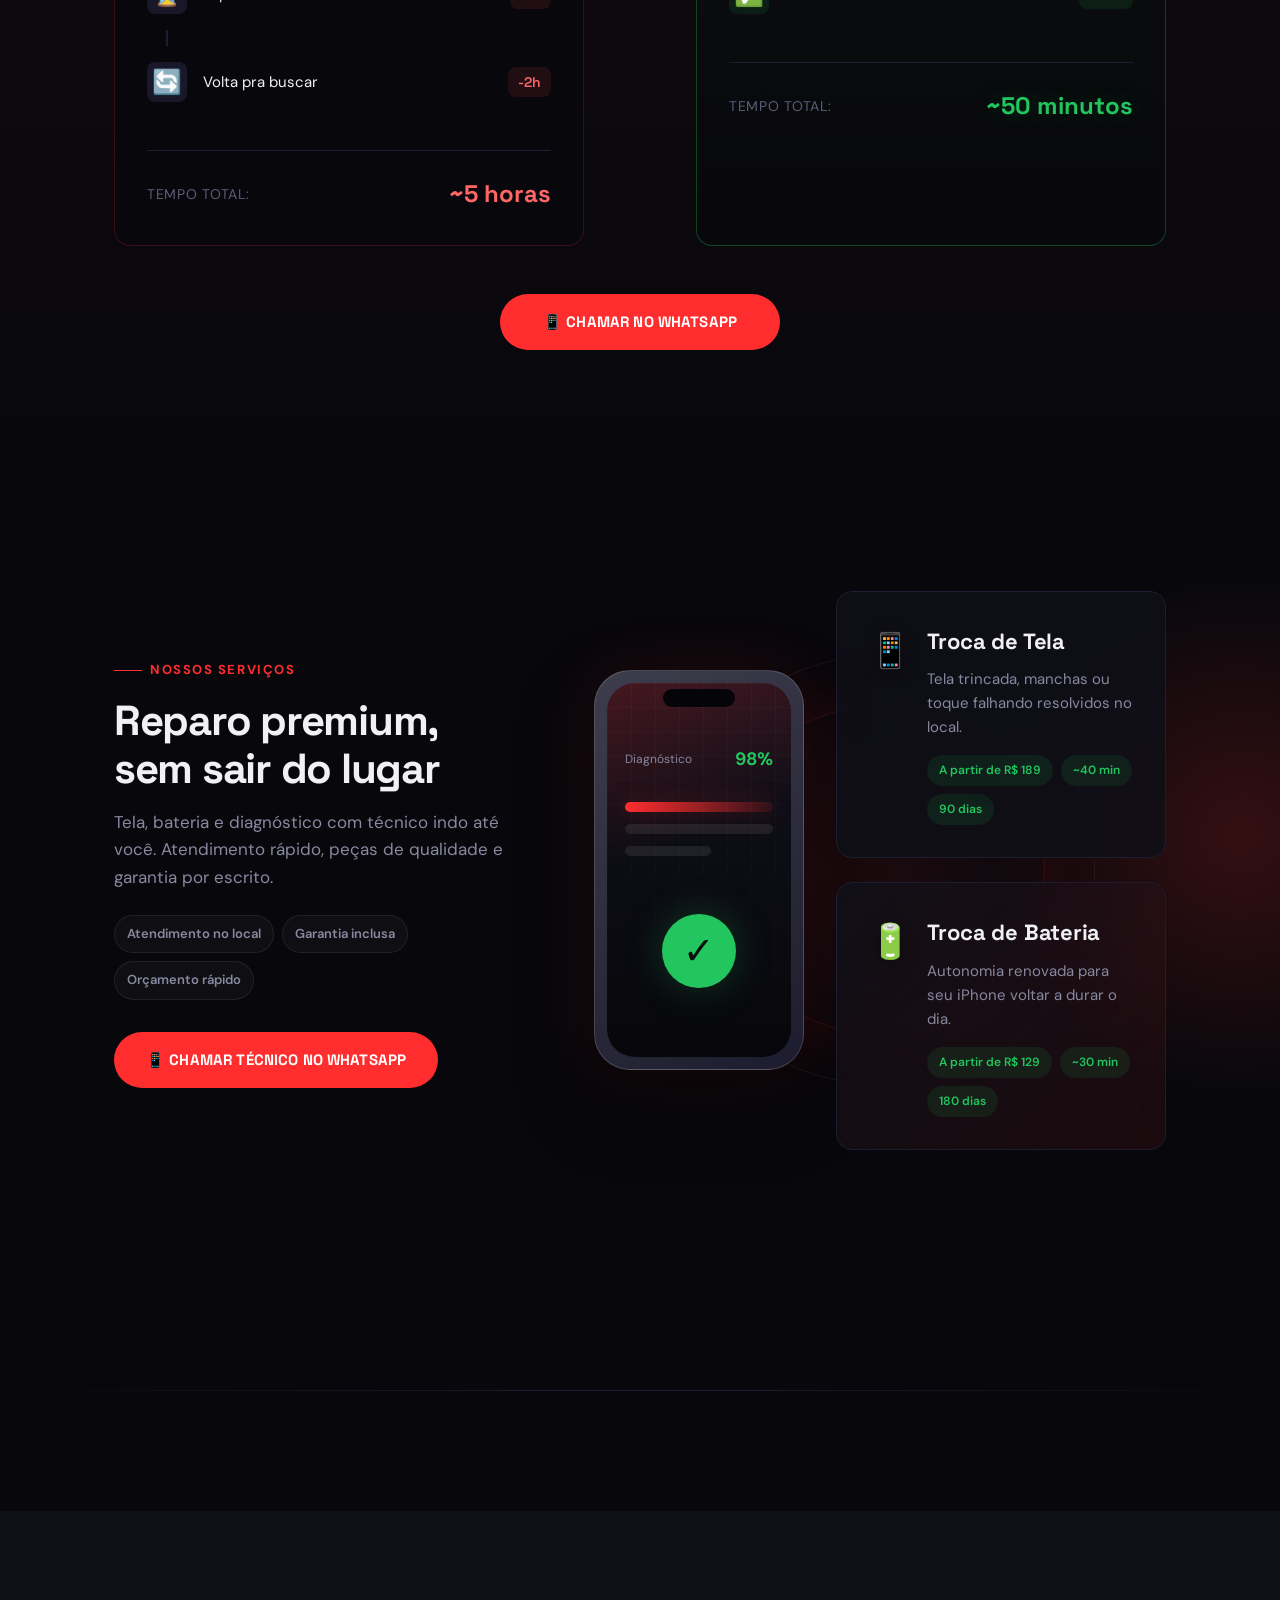
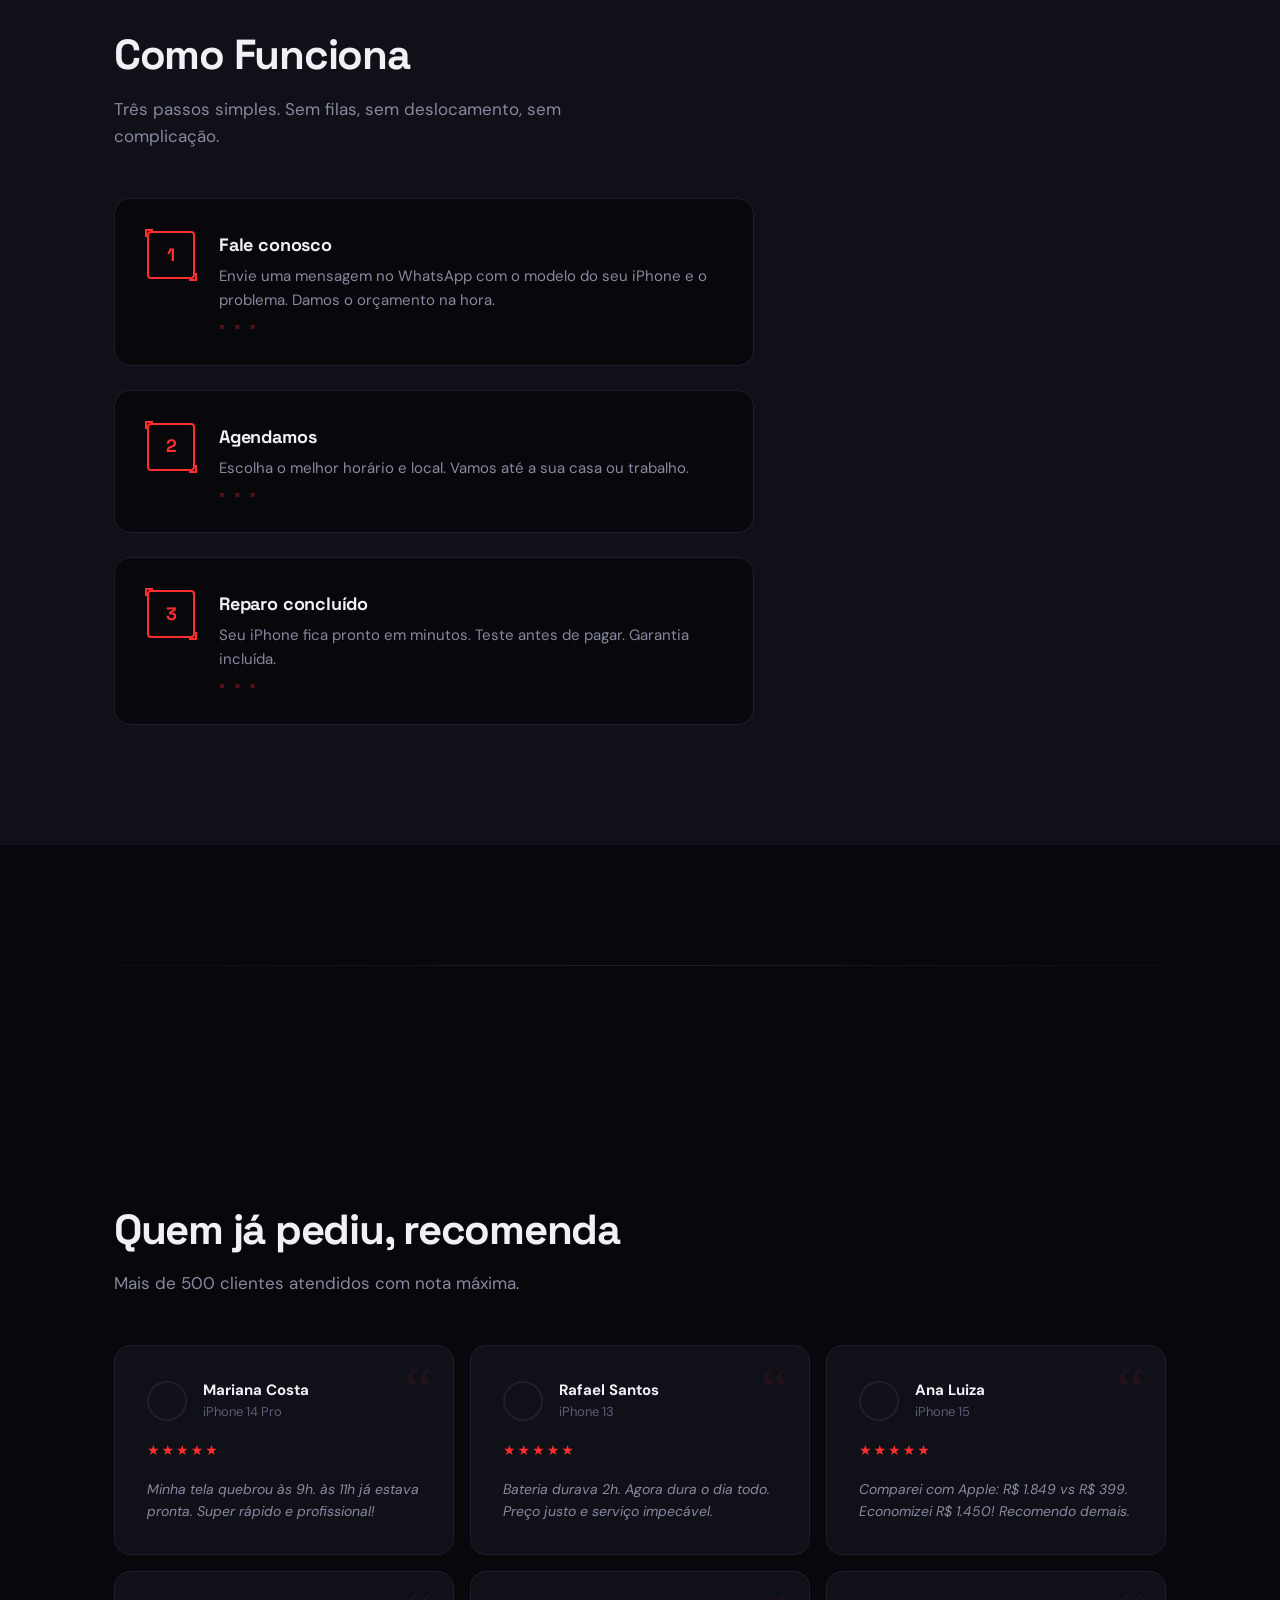
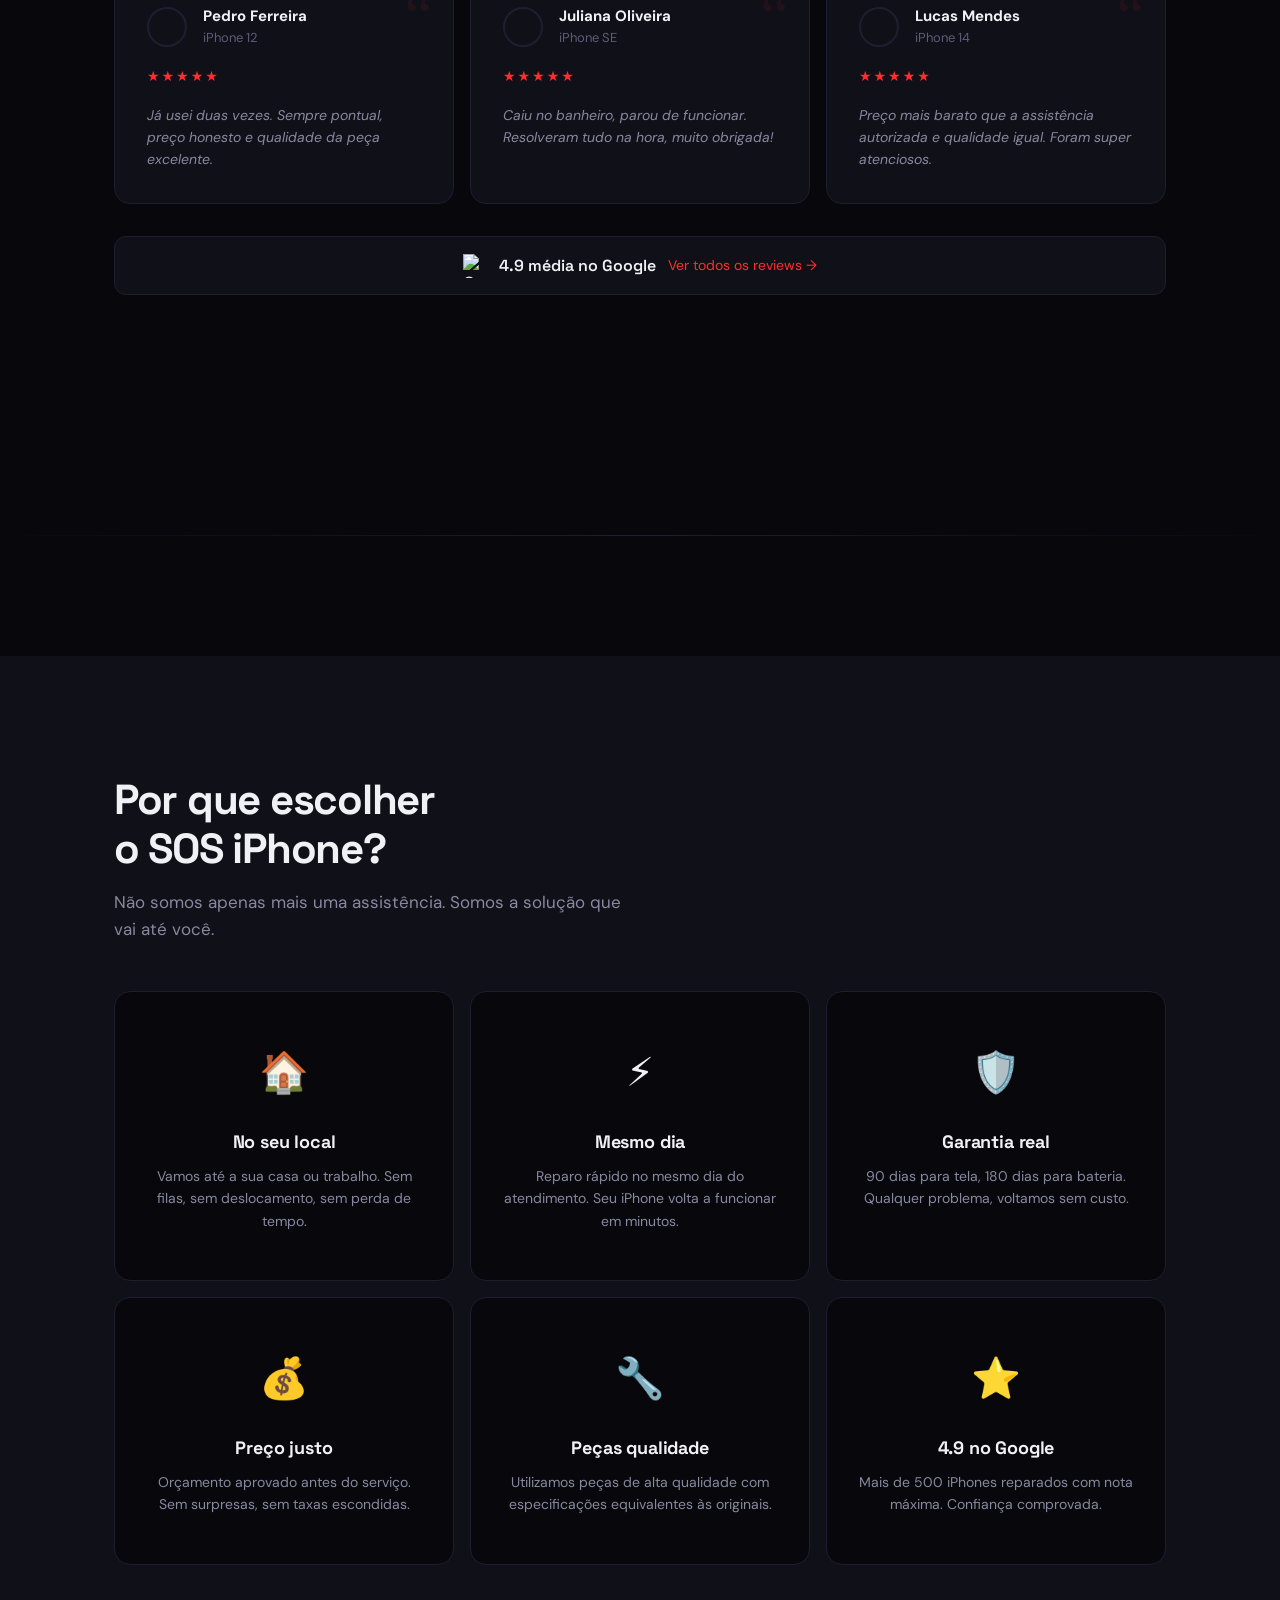
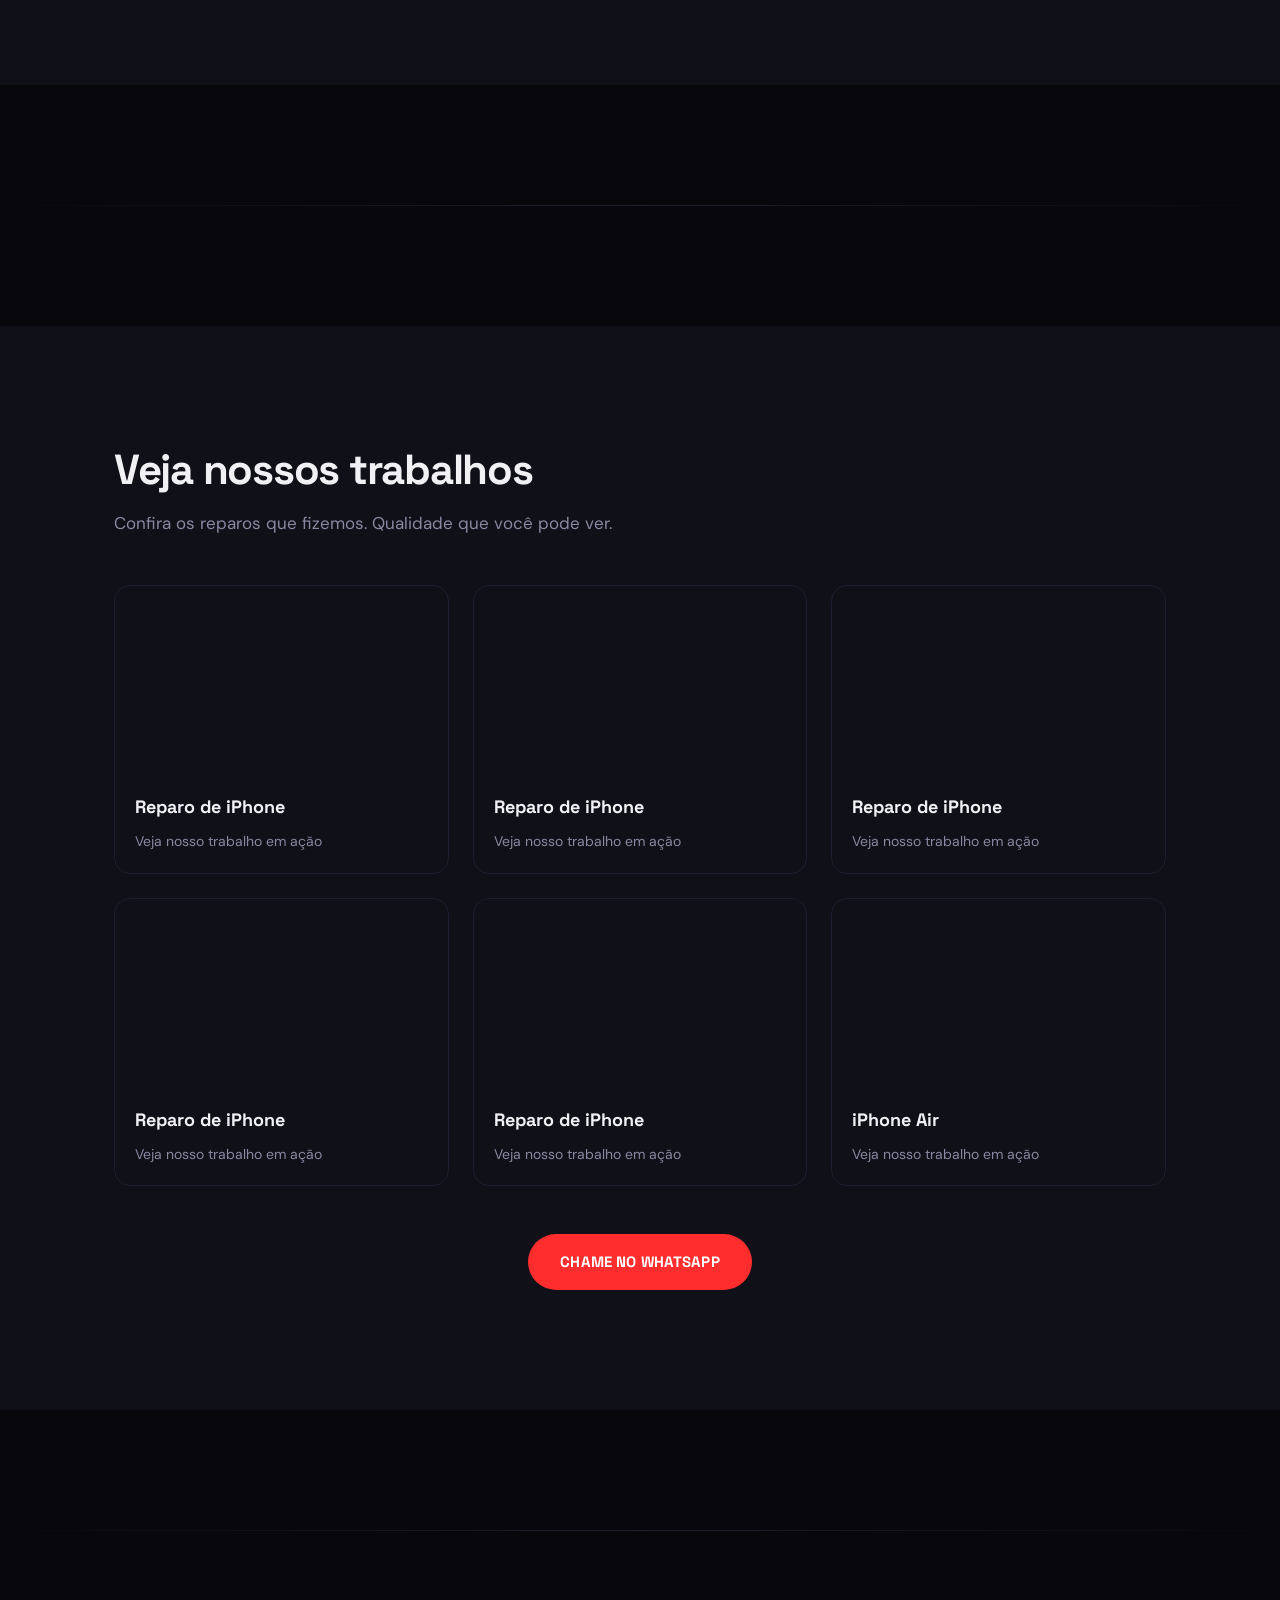
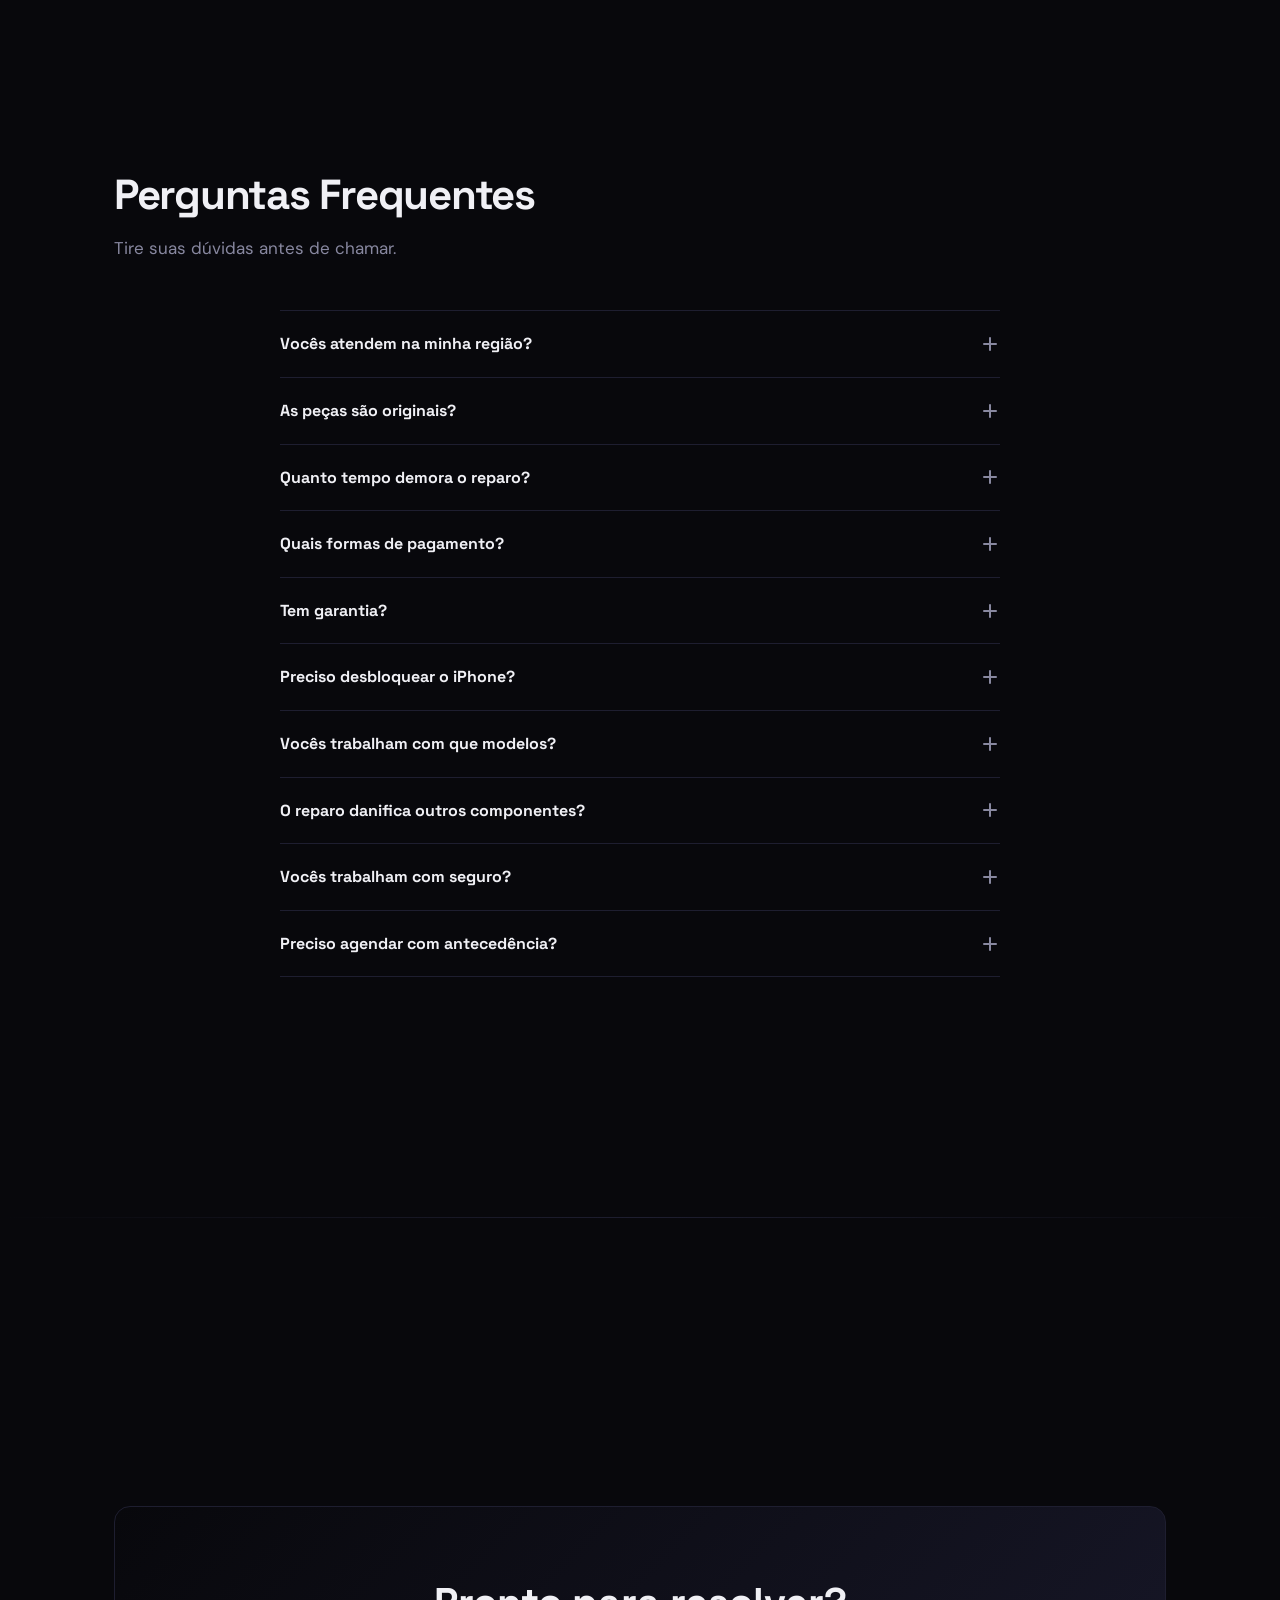
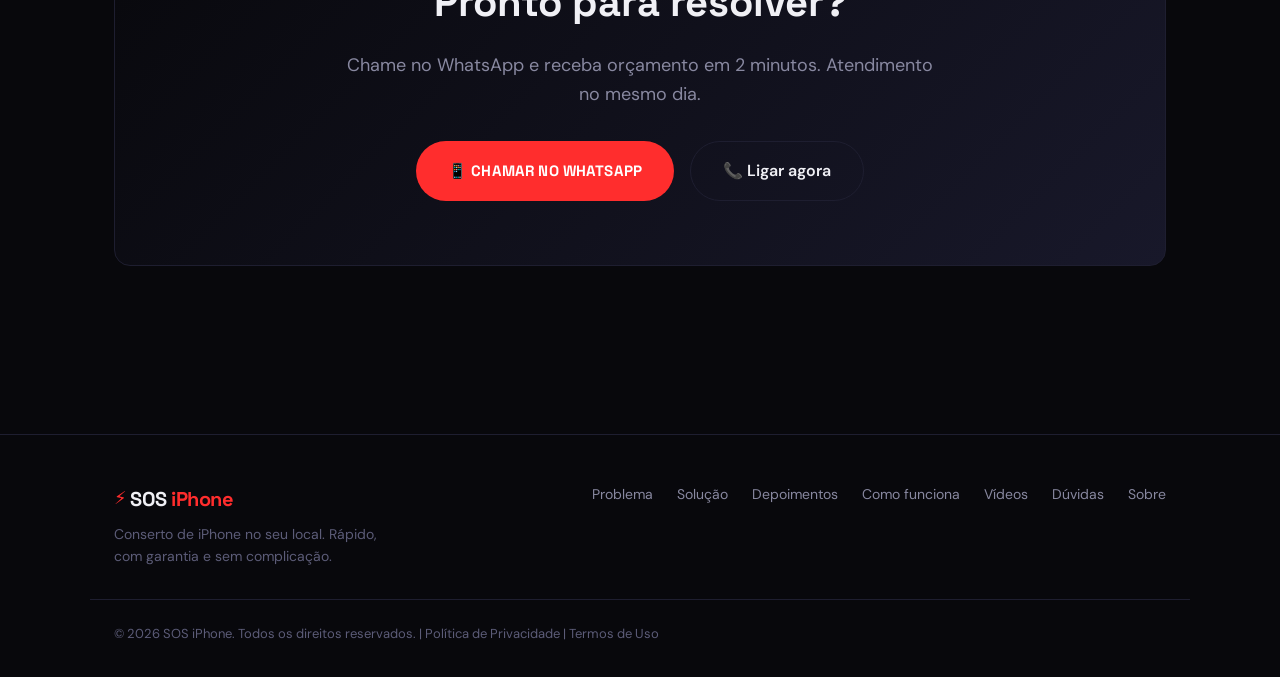
==== commit e1e41591: "Add Performance, PWA, Tracking, WhatsApp improvements" ====
--- a/index.html
+++ b/index.html
@@ -34,7 +34,15 @@
   <!-- Fonts -->
   <link rel="preconnect" href="https://fonts.googleapis.com">
   <link rel="preconnect" href="https://fonts.gstatic.com" crossorigin>
+  <link rel="preload" as="style" href="https://fonts.googleapis.com/css2?family=DM+Sans:ital,opsz,wght@0,9..40,400;0,9..40,500;0,9..40,700;1,9..40,400&family=Space+Grotesk:wght@500;700&display=swap">
   <link href="https://fonts.googleapis.com/css2?family=DM+Sans:ital,opsz,wght@0,9..40,400;0,9..40,500;0,9..40,700;1,9..40,400&family=Space+Grotesk:wght@500;700&display=swap" rel="stylesheet">
+  
+  <!-- PWA Manifest -->
+  <link rel="manifest" href="manifest.json">
+  <meta name="apple-mobile-web-app-capable" content="yes">
+  <meta name="apple-mobile-web-app-status-bar-style" content="black-translucent">
+  <meta name="apple-mobile-web-app-title" content="SOS iPhone">
+  <link rel="apple-touch-icon" href="icons/icon-192x192.png">
   
   <!-- Styles -->
   <link rel="stylesheet" href="css/styles.css">
@@ -73,7 +81,30 @@
     function gtag(){dataLayer.push(arguments);}
     gtag('js', new Date());
     gtag('config', 'G-PV3BX71MKK');
+    
+    // Enhanced tracking
+    gtag('event', 'page_view', {
+      'event_category': 'engagement',
+      'event_label': 'landing_page'
+    });
   </script>
+  
+  <!-- Facebook Pixel -->
+  <script>
+    !function(f,b,e,v,n,t,s)
+    {if(f.fbq)return;n=f.fbq=function(){n.callMethod?
+    n.callMethod.apply(n,arguments):n.queue.push(arguments)};
+    if(!f._fbq)f._fbq=n;n.push=n;n.loaded=!0;n.version='2.0';
+    n.queue=[];t=b.createElement(e);t.async=!0;
+    t.src=v;s=b.getElementsByTagName(e)[0];
+    s.parentNode.insertBefore(t,s)}(window, document,'script',
+    'https://connect.facebook.net/en_US/fbevents.js');
+    fbq('init', 'SEU_PIXEL_ID_AQUI');
+    fbq('track', 'PageView');
+  </script>
+  <noscript>
+    <img height="1" width="1" style="display:none" src="https://www.facebook.com/tr?id=SEU_PIXEL_ID_AQUI&ev=PageView&noscript=1"/>
+  </noscript>
   <style>
     /* Critical CSS - prevent FOUC */
     body { opacity: 1; transition: opacity 0.3s; }
@@ -794,9 +825,67 @@
   </footer>
 
   <!-- WhatsApp Float -->
-  <a href="https://wa.me/5551995023919?text=Olá! Meu iPhone precisa de conserto" class="whatsapp-float" target="_blank" rel="noopener" aria-label="Fale conosco no WhatsApp">
-    <svg viewBox="0 0 24 24" fill="currentColor" width="28" height="28"><path d="M17.472 14.382c-.297-.149-1.758-.867-2.03-.967-.273-.099-.471-.148-.67.15-.197.297-.767.966-.94 1.164-.173.199-.347.223-.644.075-.297-.15-1.255-.463-2.39-1.475-.883-.788-1.48-1.761-1.653-2.059-.173-.297-.018-.458.13-.606.134-.133.298-.347.446-.52.149-.174.198-.298.298-.497.099-.198.05-.371-.025-.52-.075-.149-.669-1.612-.916-2.207-.242-.579-.487-.5-.669-.51-.173-.008-.371-.01-.57-.01-.198 0-.52.074-.792.372-.272.297-1.04 1.016-1.04 2.479 0 1.462 1.065 2.875 1.213 3.074.149.198 2.096 3.2 5.077 4.487.709.306 1.262.489 1.694.625.712.227 1.36.195 1.871.118.571-.085 1.758-.719 2.006-1.413.248-.694.248-1.289.173-1.413-.074-.124-.272-.198-.57-.347m-5.421 7.403h-.004a9.87 9.87 0 01-5.031-1.378l-.361-.214-3.741.982.998-3.648-.235-.374a9.86 9.86 0 01-1.51-5.26c.001-5.45 4.436-9.884 9.888-9.884 2.64 0 5.122 1.03 6.988 2.898a9.825 9.825 0 012.893 6.994c-.003 5.45-4.437 9.884-9.885 9.884m8.413-18.297A11.815 11.815 0 0012.05 0C5.495 0 .16 5.335.157 11.892c0 2.096.547 4.142 1.588 5.945L.057 24l6.305-1.654a11.882 11.882 0 005.683 1.448h.005c6.554 0 11.89-5.335 11.893-11.893a11.821 11.821 0 00-3.48-8.413z"/></svg>
-  </a>
+  <div class="whatsapp-container">
+    <div class="whatsapp-tooltip" id="whatsapp-tooltip">
+      <div class="tooltip-header">SOS iPhone</div>
+      <div class="tooltip-text">Precisa de ajuda? Fale conosco!</div>
+      <div class="tooltip-hours">Seg-Sex: 8h-18h | Sáb: 8h-13h</div>
+      <div class="tooltip-arrow"></div>
+    </div>
+    <a href="https://wa.me/5551995023919?text=Olá! Meu iPhone precisa de conserto" class="whatsapp-float" target="_blank" rel="noopener" aria-label="Fale conosco no WhatsApp" id="whatsapp-btn">
+      <svg viewBox="0 0 24 24" fill="currentColor" width="28" height="28"><path d="M17.472 14.382c-.297-.149-1.758-.867-2.03-.967-.273-.099-.471-.148-.67.15-.197.297-.767.966-.94 1.164-.173.199-.347.223-.644.075-.297-.15-1.255-.463-2.39-1.475-.883-.788-1.48-1.761-1.653-2.059-.173-.297-.018-.458.13-.606.134-.133.298-.347.446-.52.149-.174.198-.298.298-.497.099-.198.05-.371-.025-.52-.075-.149-.669-1.612-.916-2.207-.242-.579-.487-.5-.669-.51-.173-.008-.371-.01-.57-.01-.198 0-.52.074-.792.372-.272.297-1.04 1.016-1.04 2.479 0 1.462 1.065 2.875 1.213 3.074.149.198 2.096 3.2 5.077 4.487.709.306 1.262.489 1.694.625.712.227 1.36.195 1.871.118.571-.085 1.758-.719 2.006-1.413.248-.694.248-1.289.173-1.413-.074-.124-.272-.198-.57-.347m-5.421 7.403h-.004a9.87 9.87 0 01-5.031-1.378l-.361-.214-3.741.982.998-3.648-.235-.374a9.86 9.86 0 01-1.51-5.26c.001-5.45 4.436-9.884 9.888-9.884 2.64 0 5.122 1.03 6.988 2.898a9.825 9.825 0 012.893 6.994c-.003 5.45-4.437 9.884-9.885 9.884m8.413-18.297A11.815 11.815 0 0012.05 0C5.495 0 .16 5.335.157 11.892c0 2.096.547 4.142 1.588 5.945L.057 24l6.305-1.654a11.882 11.882 0 005.683 1.448h.005c6.554 0 11.89-5.335 11.893-11.893a11.821 11.821 0 00-3.48-8.413z"/></svg>
+    </a>
+  </div>
+  
+  <!-- PWA Service Worker -->
+  <script>
+    if ('serviceWorker' in navigator) {
+      window.addEventListener('load', () => {
+        navigator.serviceWorker.register('/sw.js')
+          .then(reg => console.log('SW registered:', reg))
+          .catch(err => console.log('SW error:', err));
+      });
+    }
+    
+    // WhatsApp tooltip show/hide
+    const whatsappBtn = document.getElementById('whatsapp-btn');
+    const whatsappTooltip = document.getElementById('whatsapp-tooltip');
+    
+    if (whatsappBtn && whatsappTooltip) {
+      // Show tooltip after 3 seconds
+      setTimeout(() => {
+        whatsappTooltip.classList.add('show');
+        
+        // Hide after 5 seconds
+        setTimeout(() => {
+          whatsappTooltip.classList.remove('show');
+        }, 5000);
+      }, 3000);
+      
+      // Show on hover
+      whatsappBtn.addEventListener('mouseenter', () => {
+        whatsappTooltip.classList.add('show');
+      });
+      
+      whatsappBtn.addEventListener('mouseleave', () => {
+        whatsappTooltip.classList.remove('show');
+      });
+    }
+    
+    // Track WhatsApp clicks
+    document.querySelectorAll('a[href*="wa.me"]').forEach(link => {
+      link.addEventListener('click', function() {
+        gtag('event', 'whatsapp_click', {
+          'event_category': 'conversion',
+          'event_label': this.getAttribute('aria-label') || 'WhatsApp'
+        });
+        
+        if (typeof fbq !== 'undefined') {
+          fbq('track', 'Lead');
+        }
+      });
+    });
+  </script>
 
   <script src="js/main.js" defer></script>
 </body>
--- a/css/styles.css
+++ b/css/styles.css
@@ -2520,3 +2520,67 @@
   font-size: 14px;
   color: var(--text-muted);
 }
+
+/* WhatsApp Container */
+.whatsapp-container {
+  position: fixed;
+  bottom: 24px;
+  right: 24px;
+  z-index: 1000;
+}
+
+/* WhatsApp Tooltip */
+.whatsapp-tooltip {
+  position: absolute;
+  bottom: 70px;
+  right: 0;
+  width: 280px;
+  background: var(--bg-surface);
+  border: 1px solid var(--border);
+  border-radius: var(--radius-md);
+  padding: 16px;
+  box-shadow: 0 10px 40px rgba(0, 0, 0, 0.3);
+  opacity: 0;
+  visibility: hidden;
+  transform: translateY(10px);
+  transition: all var(--transition);
+}
+
+.whatsapp-tooltip.show {
+  opacity: 1;
+  visibility: visible;
+  transform: translateY(0);
+}
+
+.tooltip-header {
+  font-family: var(--font-display);
+  font-size: 16px;
+  font-weight: 700;
+  color: var(--text);
+  margin-bottom: 4px;
+}
+
+.tooltip-text {
+  font-size: 14px;
+  color: var(--text-secondary);
+  margin-bottom: 8px;
+}
+
+.tooltip-hours {
+  font-size: 12px;
+  color: var(--green);
+  font-weight: 500;
+}
+
+.tooltip-arrow {
+  position: absolute;
+  bottom: -8px;
+  right: 24px;
+  width: 16px;
+  height: 16px;
+  background: var(--bg-surface);
+  border: 1px solid var(--border);
+  border-top: none;
+  border-left: none;
+  transform: rotate(45deg);
+}
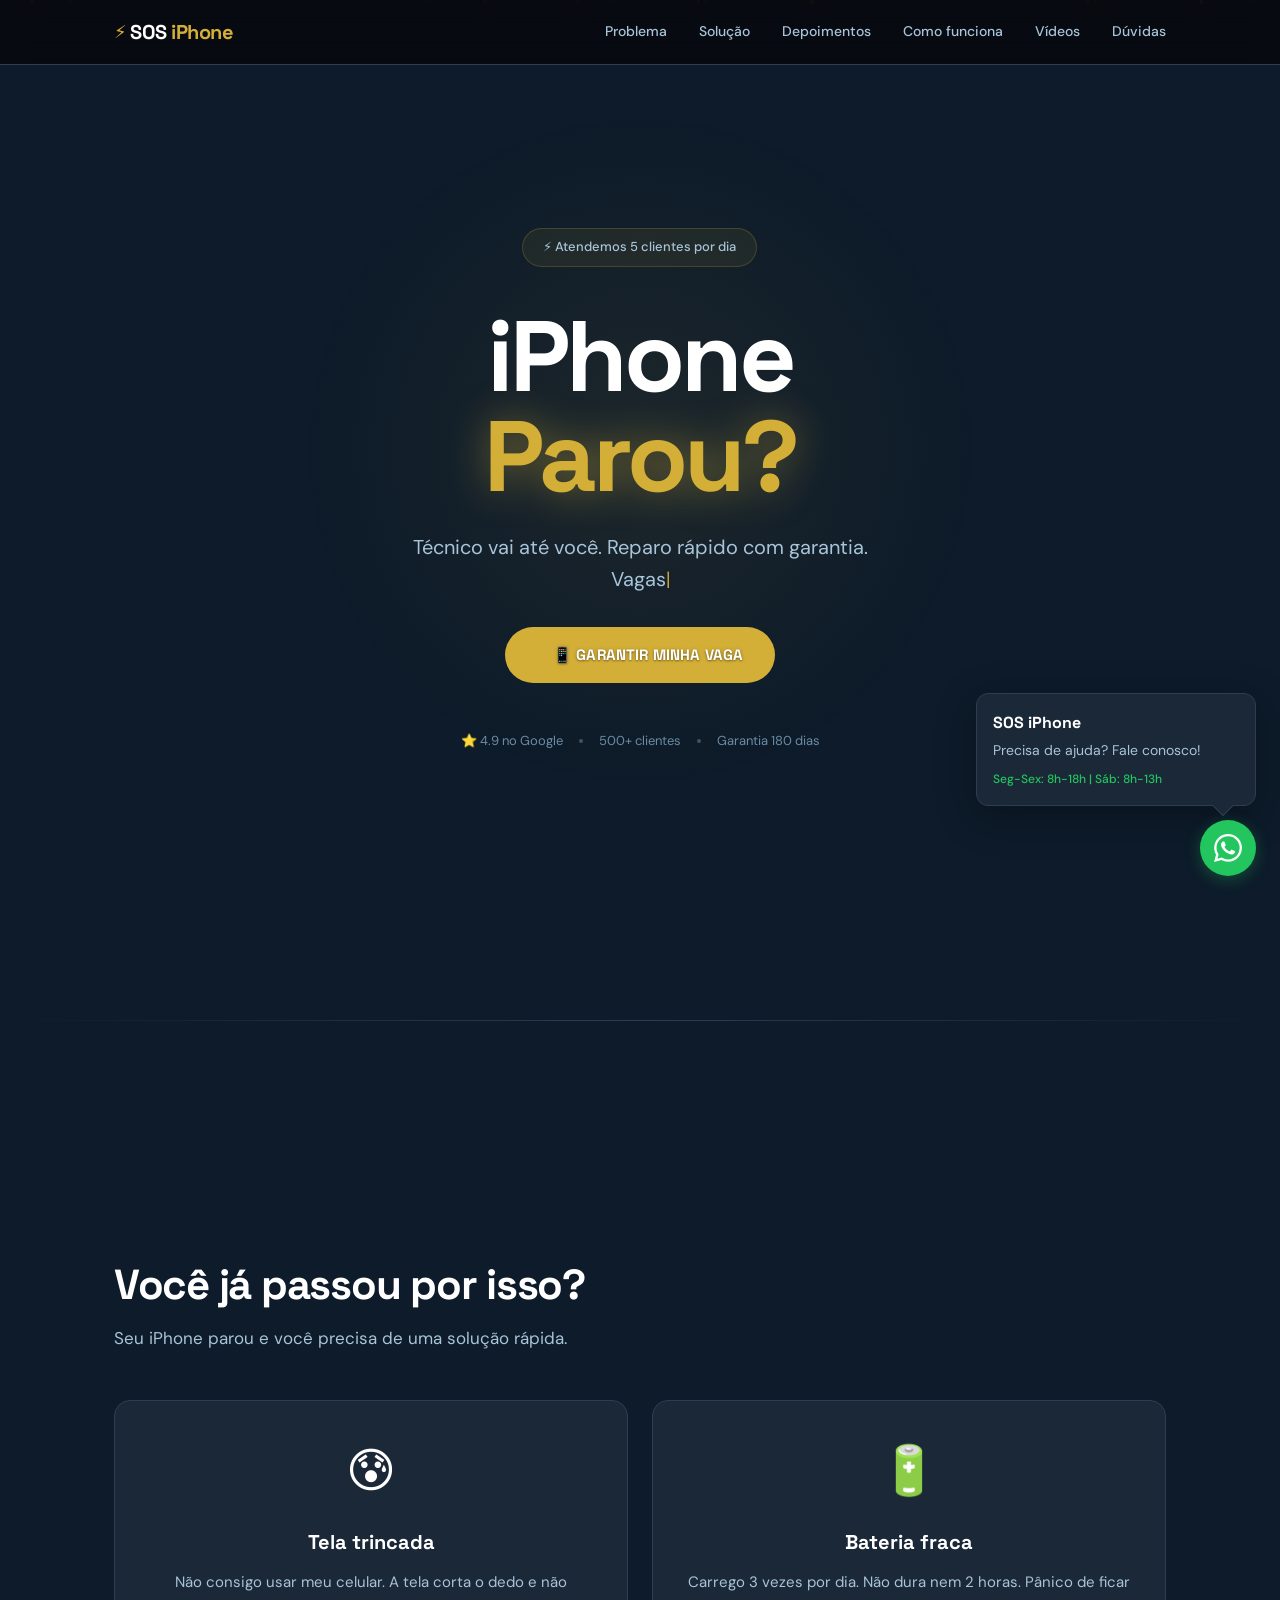
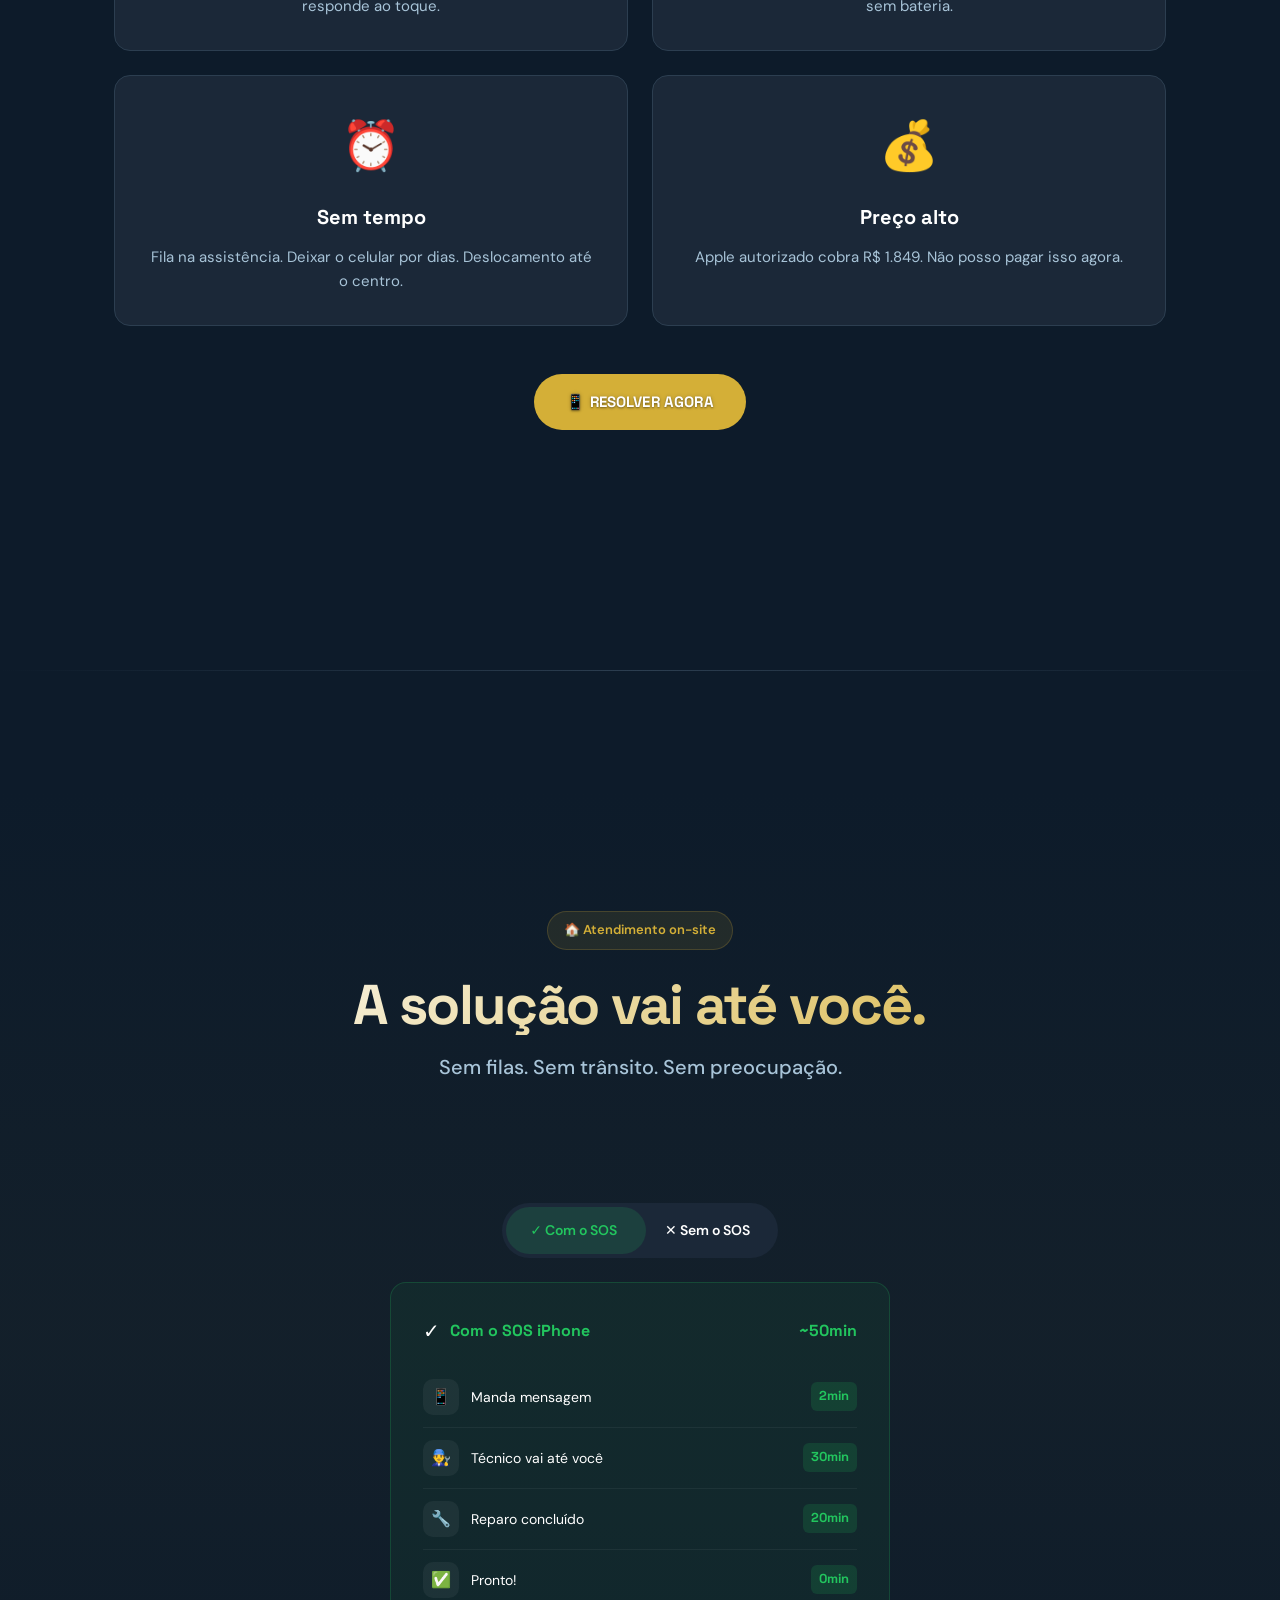
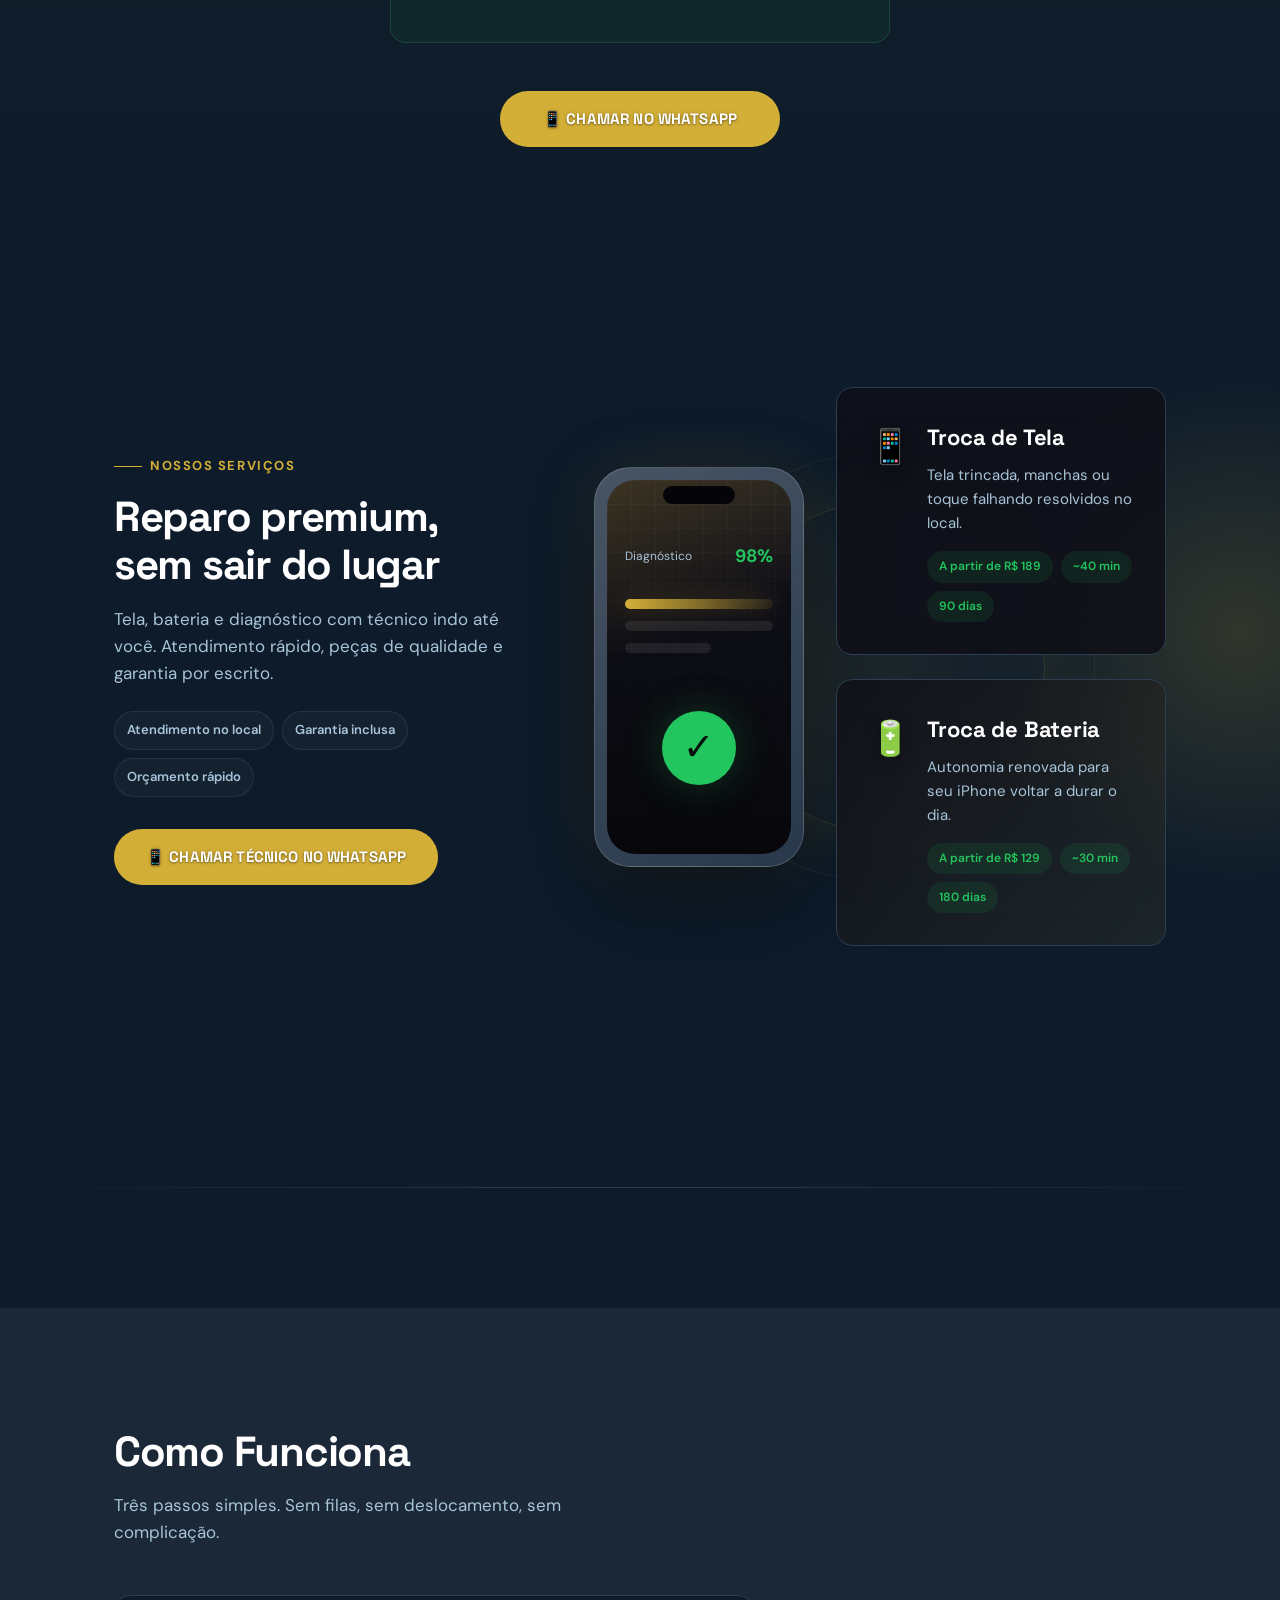
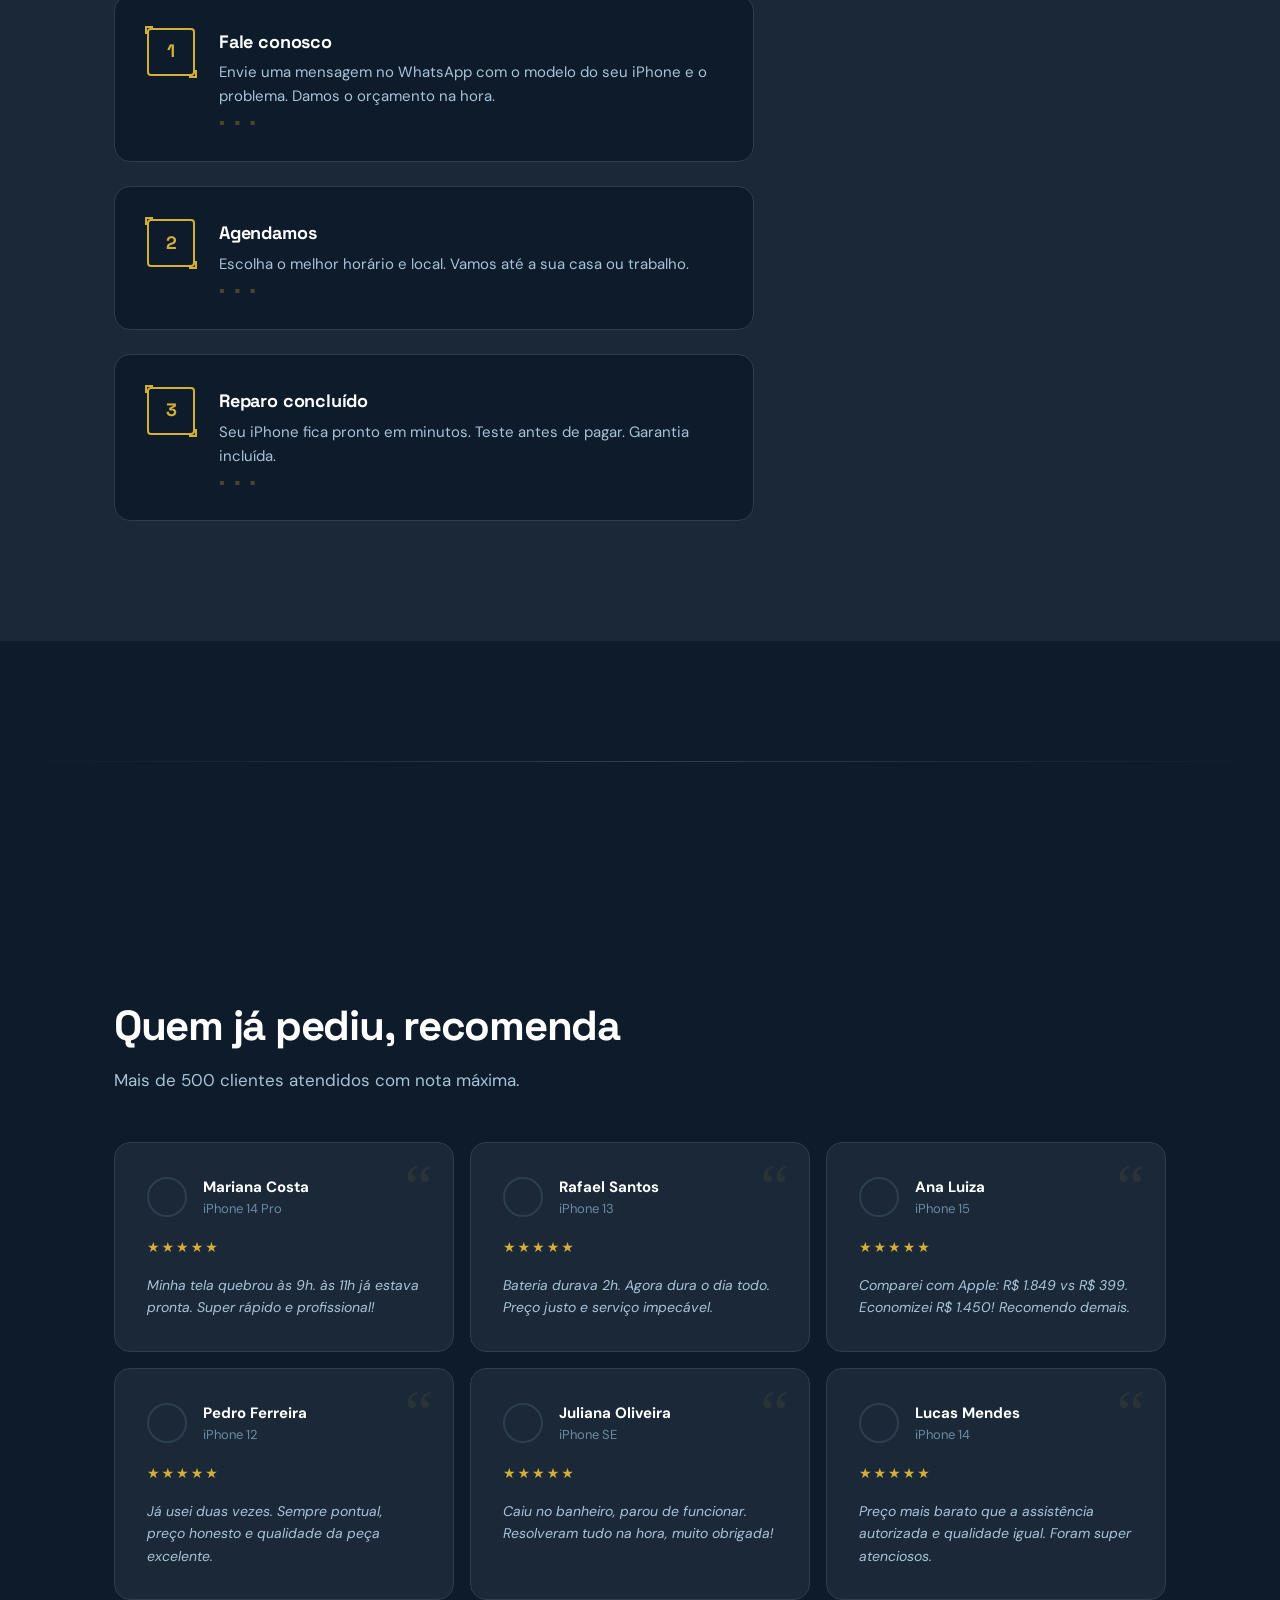
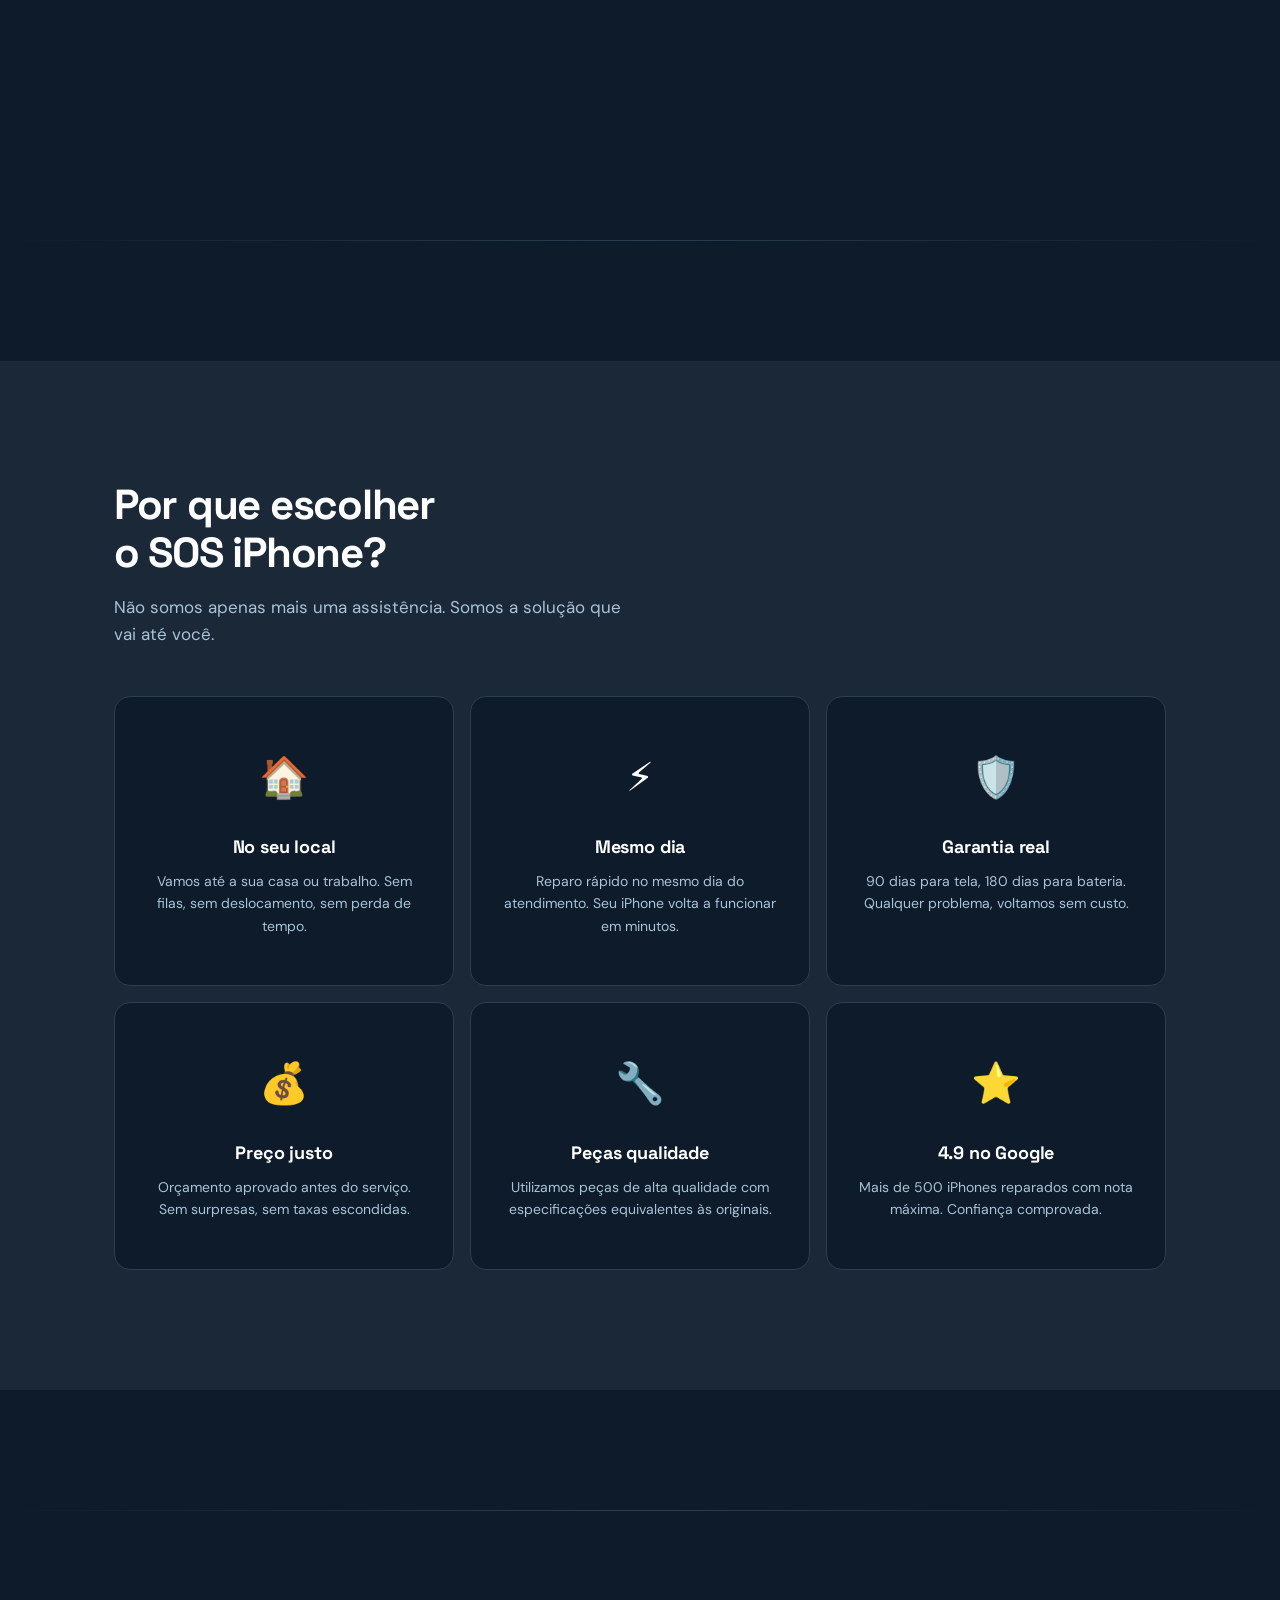
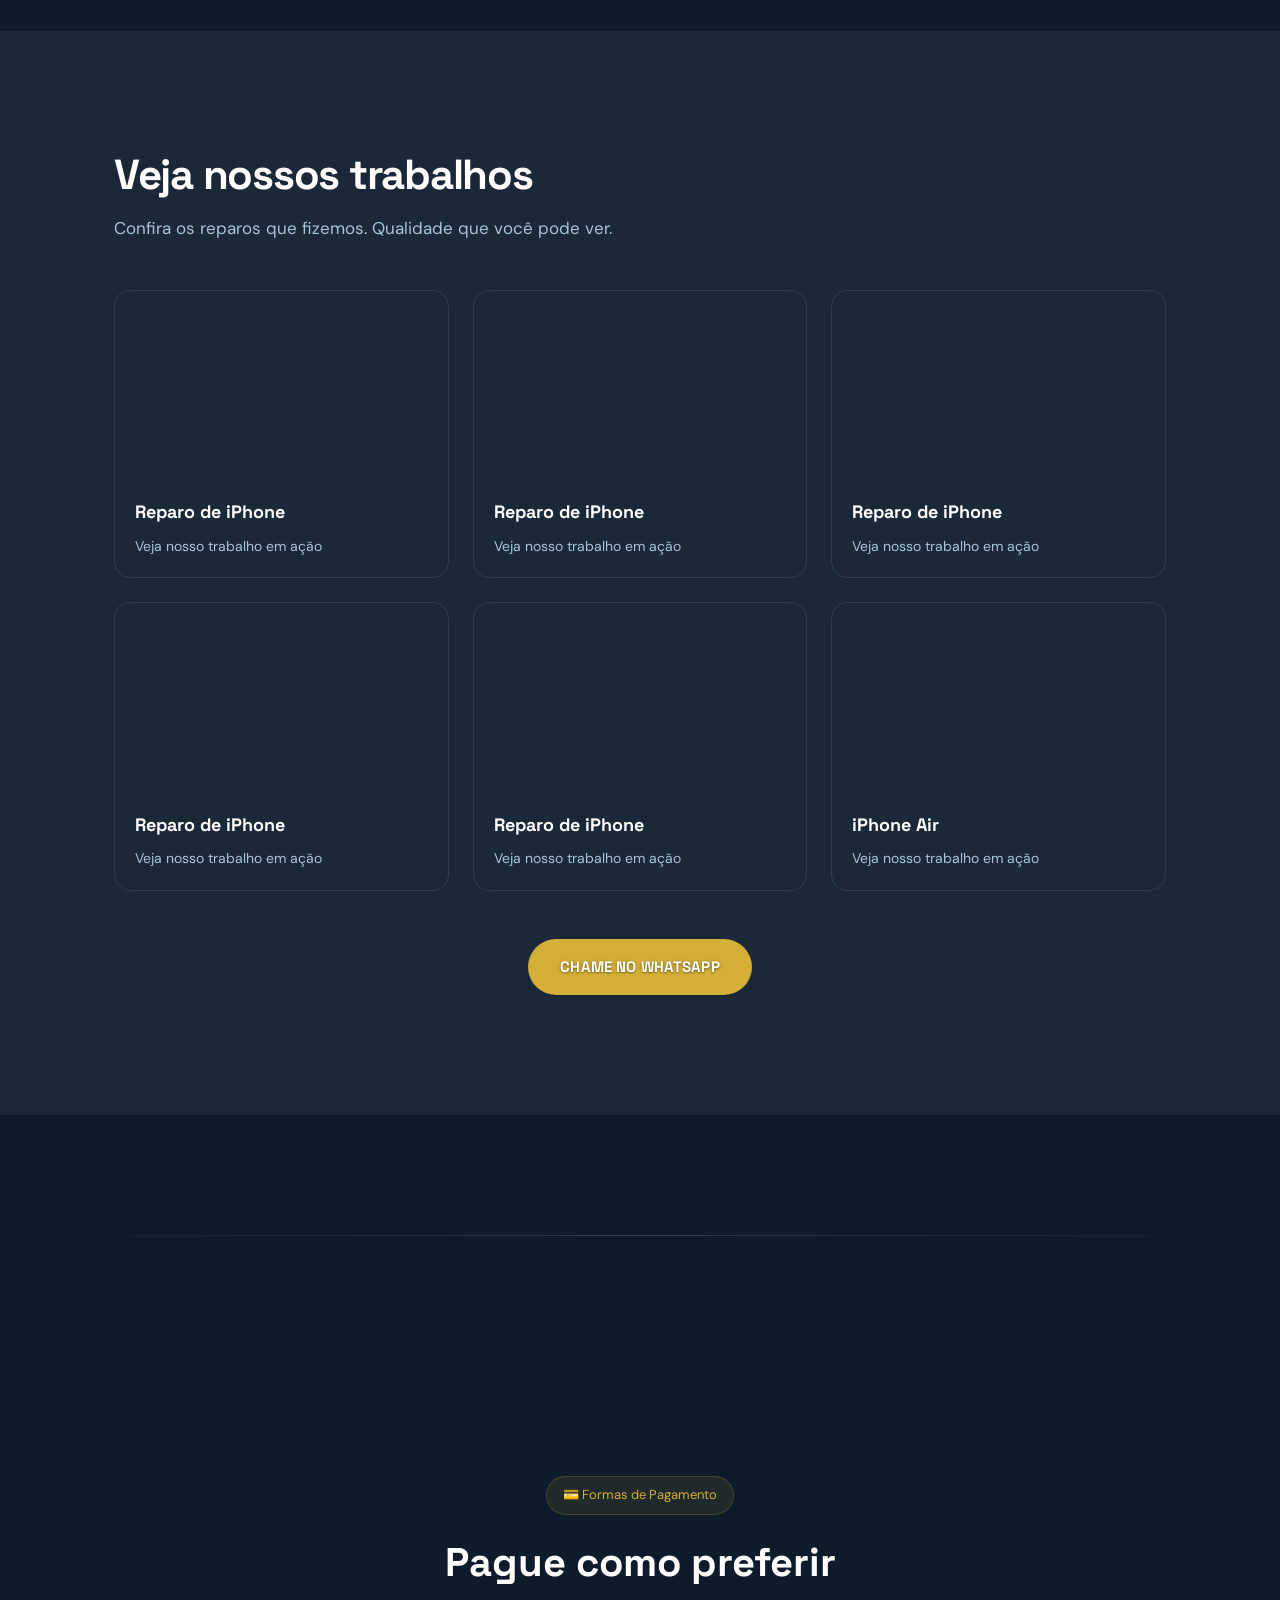
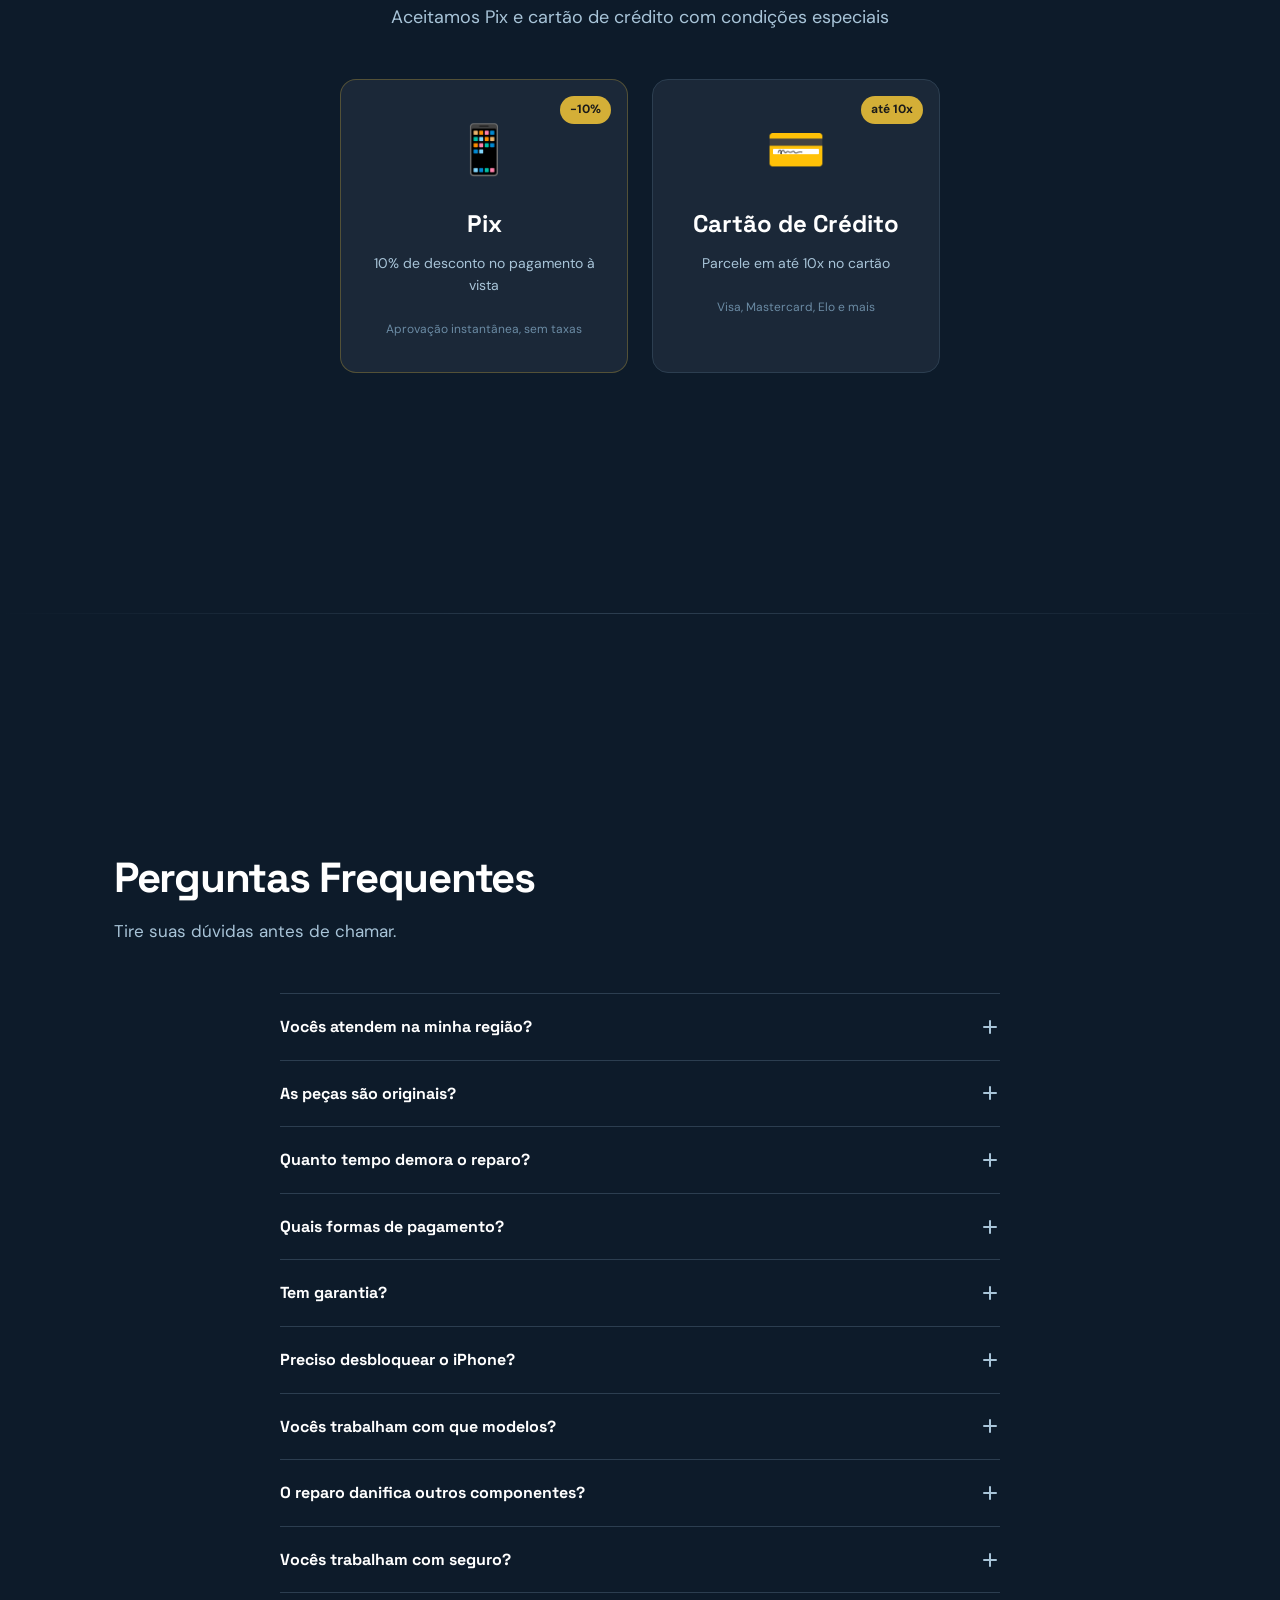
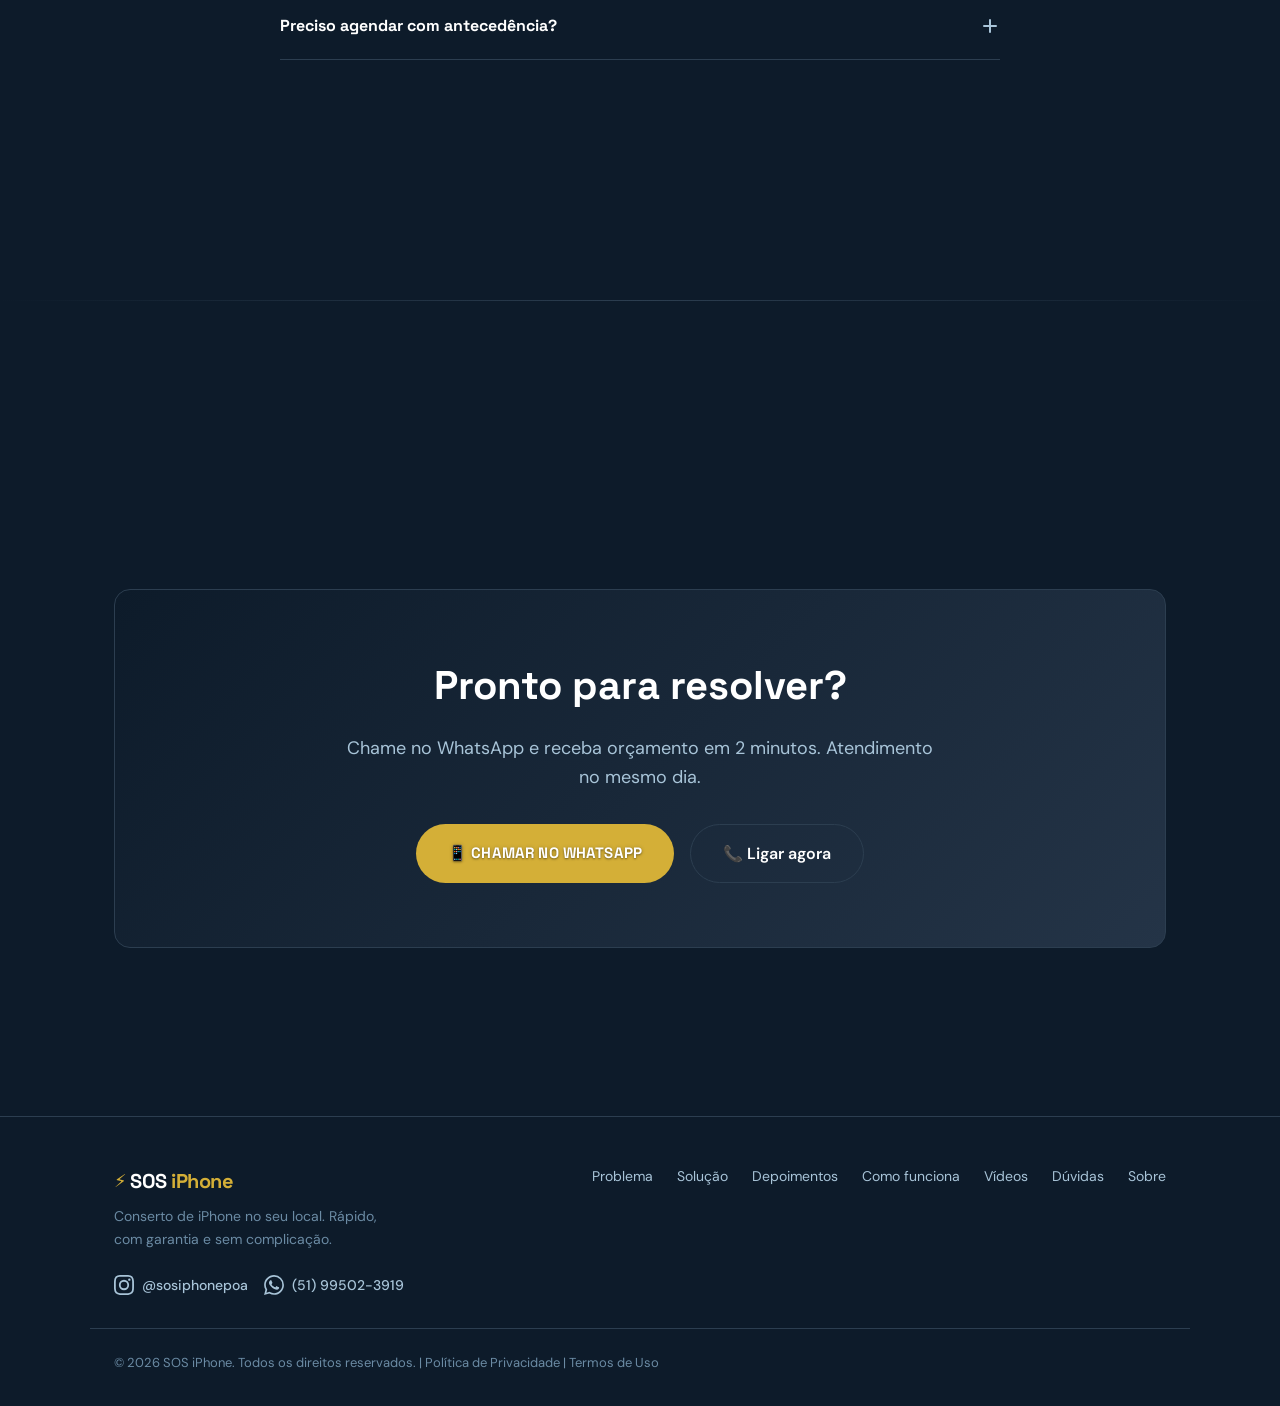
==== commit c5b3c0fd: "feat: adiciona links Instagram e WhatsApp no footer" ====
--- a/index.html
+++ b/index.html
@@ -220,80 +220,71 @@
           <p class="solution-subtitle">Sem filas. Sem trânsito. Sem preocupação.</p>
         </div>
 
-        <div class="comparison-container">
-          <div class="comparison-side comparison-before reveal">
-            <div class="comparison-label">❌ Sem o SOS iPhone</div>
-            <div class="comparison-journey">
-              <div class="journey-step">
-                <span class="journey-icon">🏠</span>
-                <span class="journey-text">Sai de casa</span>
-                <span class="journey-time">-1h</span>
-              </div>
-              <div class="journey-connector"></div>
-              <div class="journey-step">
-                <span class="journey-icon">🚗</span>
-                <span class="journey-text">Encontra trânsito</span>
-                <span class="journey-time">-45min</span>
-              </div>
-              <div class="journey-connector"></div>
-              <div class="journey-step">
-                <span class="journey-icon">🏪</span>
-                <span class="journey-text">Chega na assistência</span>
-                <span class="journey-time">-30min</span>
-              </div>
-              <div class="journey-connector"></div>
-              <div class="journey-step">
-                <span class="journey-icon">⏳</span>
-                <span class="journey-text">Espera na fila</span>
-                <span class="journey-time">-1h</span>
-              </div>
-              <div class="journey-connector"></div>
-              <div class="journey-step">
-                <span class="journey-icon">🔄</span>
-                <span class="journey-text">Volta pra buscar</span>
-                <span class="journey-time">-2h</span>
-              </div>
-            </div>
-            <div class="comparison-total">
-              <span class="total-label">Tempo total:</span>
-              <span class="total-value">~5 horas</span>
-            </div>
-          </div>
-
-          <div class="comparison-divider reveal">
-            <span>VS</span>
-          </div>
-
-          <div class="comparison-side comparison-after reveal" style="--i:1">
-            <div class="comparison-label comparison-label-after">✅ Com o SOS iPhone</div>
-            <div class="comparison-journey">
-              <div class="journey-step journey-step-after">
-                <span class="journey-icon">📱</span>
-                <span class="journey-text">Manda mensagem</span>
-                <span class="journey-time">2min</span>
-              </div>
-              <div class="journey-connector journey-connector-after"></div>
-              <div class="journey-step journey-step-after">
-                <span class="journey-icon">👨‍🔧</span>
-                <span class="journey-text">Técnico vai até você</span>
-                <span class="journey-time">30min</span>
-              </div>
-              <div class="journey-connector journey-connector-after"></div>
-              <div class="journey-step journey-step-after">
-                <span class="journey-icon">🔧</span>
-                <span class="journey-text">Reparo concluído</span>
-                <span class="journey-time">20min</span>
-              </div>
-              <div class="journey-connector journey-connector-after"></div>
-              <div class="journey-step journey-step-after">
-                <span class="journey-icon">✅</span>
-                <span class="journey-text">Pronto!</span>
-                <span class="journey-time">0min</span>
-              </div>
-            </div>
-            <div class="comparison-total comparison-total-after">
-              <span class="total-label">Tempo total:</span>
-              <span class="total-value">~50 minutos</span>
+        <div class="toggle-comparison reveal">
+          <div class="toggle-switch">
+            <div class="toggle-slider after" id="toggleSlider"></div>
+            <div class="toggle-option after-active" id="optAfter" onclick="showAfter()">✓ Com o SOS</div>
+            <div class="toggle-option" id="optBefore" onclick="showBefore()">✕ Sem o SOS</div>
+          </div>
+
+          <div class="content-card after" id="cardAfter">
+            <div class="card-header">
+              <span class="card-icon">✓</span>
+              <span class="card-title">Com o SOS iPhone</span>
+              <span class="card-total">~50min</span>
+            </div>
+            <div class="journey-step">
+              <span class="journey-icon">📱</span>
+              <span class="journey-text">Manda mensagem</span>
+              <span class="journey-time time-good">2min</span>
+            </div>
+            <div class="journey-step">
+              <span class="journey-icon">👨‍🔧</span>
+              <span class="journey-text">Técnico vai até você</span>
+              <span class="journey-time time-good">30min</span>
+            </div>
+            <div class="journey-step">
+              <span class="journey-icon">🔧</span>
+              <span class="journey-text">Reparo concluído</span>
+              <span class="journey-time time-good">20min</span>
+            </div>
+            <div class="journey-step">
+              <span class="journey-icon">✅</span>
+              <span class="journey-text">Pronto!</span>
+              <span class="journey-time time-good">0min</span>
+            </div>
+          </div>
+
+          <div class="content-card before hidden" id="cardBefore">
+            <div class="card-header">
+              <span class="card-icon">✕</span>
+              <span class="card-title">Sem o SOS iPhone</span>
+              <span class="card-total">~5 horas</span>
+            </div>
+            <div class="journey-step">
+              <span class="journey-icon">🏠</span>
+              <span class="journey-text">Sai de casa</span>
+              <span class="journey-time time-bad">1h</span>
+            </div>
+            <div class="journey-step">
+              <span class="journey-icon">🚗</span>
+              <span class="journey-text">Encontra trânsito</span>
+              <span class="journey-time time-bad">45min</span>
+            </div>
+            <div class="journey-step">
+              <span class="journey-icon">🏪</span>
+              <span class="journey-text">Chega na assistência</span>
+              <span class="journey-time time-bad">30min</span>
+            </div>
+            <div class="journey-step">
+              <span class="journey-icon">⏳</span>
+              <span class="journey-text">Espera na fila</span>
+              <span class="journey-time time-bad">1h</span>
+            </div>
+            <div class="journey-step">
+              <span class="journey-icon">🔄</span>
+              <span class="journey-text">Volta pra buscar</span>
+              <span class="journey-time time-bad">2h</span>
             </div>
           </div>
         </div>
@@ -481,11 +472,6 @@
             <div class="testimonial-stars" role="img" aria-label="5 de 5 estrelas">★★★★★</div>
             <p class="testimonial-text">Preço mais barato que a assistência autorizada e qualidade igual. Foram super atenciosos.</p>
           </div>
-        </div>
-        <div class="google-reviews-badge reveal">
-          <img src="https://upload.wikimedia.org/wikipedia/commons/thumb/5/53/Google_%22G%22_Logo.svg/512px-Google_%22G%22_Logo.svg.png" alt="Google" width="24" height="24">
-          <span>4.9 média no Google</span>
-          <a href="#" target="_blank" rel="noopener">Ver todos os reviews →</a>
         </div>
       </div>
     </section>
@@ -657,6 +643,37 @@
 
     <div class="section-divider" aria-hidden="true"></div>
 
+    <!-- Payment Section -->
+    <section class="section section-payment" id="pagamento">
+      <div class="container">
+        <div class="payment-header reveal">
+          <div class="payment-badge">💳 Formas de Pagamento</div>
+          <h2 class="payment-title">Pague como preferir</h2>
+          <p class="payment-subtitle">Aceitamos Pix e cartão de crédito com condições especiais</p>
+        </div>
+
+        <div class="payment-cards">
+          <div class="payment-card payment-card-pix reveal">
+            <div class="payment-card-icon">📱</div>
+            <div class="payment-card-badge">-10%</div>
+            <h3 class="payment-card-title">Pix</h3>
+            <p class="payment-card-desc">10% de desconto no pagamento à vista</p>
+            <p class="payment-card-note">Aprovação instantânea, sem taxas</p>
+          </div>
+
+          <div class="payment-card payment-card-card reveal" style="--i:1">
+            <div class="payment-card-icon">💳</div>
+            <div class="payment-card-badge">até 10x</div>
+            <h3 class="payment-card-title">Cartão de Crédito</h3>
+            <p class="payment-card-desc">Parcele em até 10x no cartão</p>
+            <p class="payment-card-note">Visa, Mastercard, Elo e mais</p>
+          </div>
+        </div>
+      </div>
+    </section>
+
+    <div class="section-divider" aria-hidden="true"></div>
+
     <!-- FAQ -->
     <section class="section" id="faq">
       <div class="container">
@@ -808,6 +825,16 @@
           <span class="nav-logo-icon">⚡</span> SOS<span>iPhone</span>
         </a>
         <p class="footer-tagline">Conserto de iPhone no seu local. Rápido, com garantia e sem complicação.</p>
+        <div class="footer-social">
+          <a href="https://www.instagram.com/sosiphonepoa" target="_blank" rel="noopener" aria-label="Instagram @sosiphonepoa" class="social-link social-instagram">
+            <svg width="20" height="20" viewBox="0 0 24 24" fill="currentColor"><path d="M12 2.163c3.204 0 3.584.012 4.85.07 3.252.148 4.771 1.691 4.919 4.919.058 1.265.069 1.645.069 4.849 0 3.205-.012 3.584-.069 4.849-.149 3.225-1.664 4.771-4.919 4.919-1.266.058-1.644.07-4.85.07-3.204 0-3.584-.012-4.849-.07-3.26-.149-4.771-1.699-4.919-4.92-.058-1.265-.07-1.644-.07-4.849 0-3.204.013-3.583.07-4.849.149-3.227 1.664-4.771 4.919-4.919 1.266-.057 1.645-.069 4.849-.069zM12 0C8.741 0 8.333.014 7.053.072 2.695.272.273 2.69.073 7.052.014 8.333 0 8.741 0 12c0 3.259.014 3.668.072 4.948.2 4.358 2.618 6.78 6.98 6.98C8.333 23.986 8.741 24 12 24c3.259 0 3.668-.014 4.948-.072 4.354-.2 6.782-2.618 6.979-6.98.059-1.28.073-1.689.073-4.948 0-3.259-.014-3.667-.072-4.947-.196-4.354-2.617-6.78-6.979-6.98C15.668.014 15.259 0 12 0zm0 5.838a6.162 6.162 0 100 12.324 6.162 6.162 0 000-12.324zM12 16a4 4 0 110-8 4 4 0 010 8zm6.406-11.845a1.44 1.44 0 100 2.881 1.44 1.44 0 000-2.881z"/></svg>
+            <span>@sosiphonepoa</span>
+          </a>
+          <a href="https://wa.me/5551995023919" target="_blank" rel="noopener" aria-label="WhatsApp (51) 99502-3919" class="social-link social-whatsapp">
+            <svg width="20" height="20" viewBox="0 0 24 24" fill="currentColor"><path d="M17.472 14.382c-.297-.149-1.758-.867-2.03-.967-.273-.099-.471-.148-.67.15-.197.297-.767.966-.94 1.164-.173.199-.347.223-.644.075-.297-.15-1.255-.463-2.39-1.475-.883-.788-1.48-1.761-1.653-2.059-.173-.297-.018-.458.13-.606.134-.133.298-.347.446-.52.149-.174.198-.298.298-.497.099-.198.05-.371-.025-.52-.075-.149-.669-1.612-.916-2.207-.242-.579-.487-.5-.669-.51-.173-.008-.371-.01-.57-.01-.198 0-.52.074-.792.372-.272.297-1.04 1.016-1.04 2.479 0 1.462 1.065 2.875 1.213 3.074.149.198 2.096 3.2 5.077 4.487.709.306 1.262.489 1.694.625.712.227 1.36.195 1.871.118.571-.085 1.758-.719 2.006-1.413.248-.694.248-1.289.173-1.413-.074-.124-.272-.198-.57-.347m-5.421 7.403h-.004a9.87 9.87 0 01-5.031-1.378l-.361-.214-3.741.982.998-3.648-.235-.374a9.86 9.86 0 01-1.51-5.26c.001-5.45 4.436-9.884 9.888-9.884 2.64 0 5.122 1.03 6.988 2.898a9.825 9.825 0 012.893 6.994c-.003 5.45-4.437 9.884-9.885 9.884m8.413-18.297A11.815 11.815 0 0012.05 0C5.495 0 .16 5.335.157 11.892c0 2.096.547 4.142 1.588 5.945L.057 24l6.305-1.654a11.882 11.882 0 005.683 1.448h.005c6.554 0 11.89-5.335 11.893-11.893a11.821 11.821 0 00-3.48-8.413z"/></svg>
+            <span>(51) 99502-3919</span>
+          </a>
+        </div>
       </div>
       <div class="footer-links">
         <a href="#dor">Problema</a>
--- a/css/styles.css
+++ b/css/styles.css
@@ -1,23 +1,23 @@
 /* ═══════════════════════════════════════════════════
    SOS iPhone — Premium Dark Design
-   Clash Display + Satoshi | Dark + Vermelho Vivo
+   Space Grotesk + DM Sans | Azul Marinho + Dourado
    ═══════════════════════════════════════════════════ */
 
 /* ─── Tokens ─── */
 :root {
-  --bg: #08080C;
-  --bg-surface: #101018;
-  --bg-raised: #18182A;
-  --border: #1E1E30;
-  --border-hover: #2A2A44;
-
-  --text: #F0F0F5;
-  --text-secondary: #8888A0;
-  --text-muted: #5C5C78;
-
-  --red: #FF2D2D;
-  --red-hover: #FF4D4D;
-  --red-glow: rgba(255, 45, 45, 0.15);
+  --bg: #0D1B2A;
+  --bg-surface: #1B2838;
+  --bg-raised: #243447;
+  --border: #2C3E50;
+  --border-hover: #3D566E;
+
+  --text: #FFFFFF;
+  --text-secondary: #A8C4D8;
+  --text-muted: #6B8BA4;
+
+  --red: #D4AF37;
+  --red-hover: #E5C34A;
+  --red-glow: rgba(212, 175, 55, 0.15);
 
   --green: #22C55E;
 
@@ -191,6 +191,7 @@
   text-decoration: none;
   position: relative;
   overflow: hidden;
+  text-shadow: 0 1px 2px rgba(0, 0, 0, 0.4), 0 0 4px rgba(0, 0, 0, 0.2);
 }
 .btn-primary::before {
   content: '';
@@ -272,8 +273,8 @@
   position: absolute;
   inset: 0;
   background-image:
-    linear-gradient(rgba(255, 45, 45, 0.03) 1px, transparent 1px),
-    linear-gradient(90deg, rgba(255, 45, 45, 0.03) 1px, transparent 1px);
+    linear-gradient(rgba(212, 175, 55, 0.03) 1px, transparent 1px),
+    linear-gradient(90deg, rgba(212, 175, 55, 0.03) 1px, transparent 1px);
   background-size: 60px 60px;
   animation: grid-move 20s linear infinite;
   opacity: 0;
@@ -297,7 +298,7 @@
   right: 0;
   height: 1px;
   background: linear-gradient(90deg, transparent 0%, var(--red) 50%, transparent 100%);
-  box-shadow: 0 0 20px var(--red), 0 0 40px rgba(255, 45, 45, 0.3);
+  box-shadow: 0 0 20px var(--red), 0 0 40px rgba(212, 175, 55, 0.3);
   animation: scan-down 4s ease-in-out infinite;
   z-index: 1;
   opacity: 0;
@@ -317,7 +318,7 @@
   transform: translate(-50%, -50%);
   width: 800px;
   height: 800px;
-  background: radial-gradient(circle, rgba(255, 45, 45, 0.08) 0%, transparent 60%);
+  background: radial-gradient(circle, rgba(212, 175, 55, 0.08) 0%, transparent 60%);
   pointer-events: none;
   z-index: 0;
 }
@@ -329,8 +330,8 @@
 
 .hero-badge {
   display: inline-block;
-  background: rgba(255, 45, 45, 0.08);
-  border: 1px solid rgba(255, 45, 45, 0.2);
+  background: rgba(212, 175, 55, 0.08);
+  border: 1px solid rgba(212, 175, 55, 0.2);
   color: var(--text-secondary);
   font-size: 13px;
   font-weight: 500;
@@ -349,7 +350,7 @@
   left: -100%;
   width: 100%;
   height: 100%;
-  background: linear-gradient(90deg, transparent, rgba(255, 45, 45, 0.3), transparent);
+  background: linear-gradient(90deg, transparent, rgba(212, 175, 55, 0.3), transparent);
   animation: badge-shine 3s ease-in-out infinite;
 }
 
@@ -459,10 +460,11 @@
 .hero-cta .btn-primary {
   position: relative;
   overflow: hidden;
-  background: linear-gradient(135deg, var(--red) 0%, #ff6b35 50%, var(--red) 100%);
+  background: linear-gradient(135deg, var(--red) 0%, #c9a227 50%, var(--red) 100%);
   background-size: 200% 200%;
   animation: btn-gradient 3s ease infinite;
-  box-shadow: 0 0 30px rgba(255, 45, 45, 0.3);
+  box-shadow: 0 0 30px rgba(212, 175, 55, 0.3);
+  text-shadow: 0 1px 3px rgba(0, 0, 0, 0.5), 0 0 6px rgba(0, 0, 0, 0.3);
 }
 
 @keyframes btn-gradient {
@@ -488,7 +490,7 @@
   content: '';
   position: absolute;
   inset: -3px;
-  background: linear-gradient(90deg, var(--red), #ff6b35, var(--red), #ff6b35);
+  background: linear-gradient(90deg, var(--red), #c9a227, var(--red), #c9a227);
   background-size: 400% 100%;
   border-radius: inherit;
   z-index: -1;
@@ -599,7 +601,7 @@
   right: -18%;
   width: clamp(280px, 42vw, 560px);
   height: clamp(280px, 42vw, 560px);
-  background: radial-gradient(circle, rgba(255, 45, 45, 0.18), transparent 68%);
+  background: radial-gradient(circle, rgba(212, 175, 55, 0.18), transparent 68%);
   pointer-events: none;
 }
 
@@ -680,14 +682,14 @@
 .services-visual::before {
   width: min(88vw, 430px);
   height: min(88vw, 430px);
-  background: radial-gradient(circle, rgba(255, 45, 45, 0.08), transparent 66%);
+  background: radial-gradient(circle, rgba(212, 175, 55, 0.08), transparent 66%);
 }
 
 .services-visual::after {
   width: min(74vw, 330px);
   height: min(74vw, 330px);
-  border-color: rgba(255, 45, 45, 0.16);
-  box-shadow: 0 0 80px rgba(255, 45, 45, 0.08);
+  border-color: rgba(212, 175, 55, 0.16);
+  box-shadow: 0 0 80px rgba(212, 175, 55, 0.08);
 }
 
 .phone-frame {
@@ -703,7 +705,7 @@
     var(--bg-raised);
   box-shadow:
     0 32px 80px rgba(0, 0, 0, 0.42),
-    0 0 70px rgba(255, 45, 45, 0.12);
+    0 0 70px rgba(212, 175, 55, 0.12);
   transform: rotate(-4deg);
 }
 
@@ -727,7 +729,7 @@
   border-radius: 28px;
   padding: 62px 18px 18px;
   background:
-    linear-gradient(160deg, rgba(255, 45, 45, 0.22), transparent 42%),
+    linear-gradient(160deg, rgba(212, 175, 55, 0.22), transparent 42%),
     linear-gradient(180deg, #11111c 0%, #07070b 100%);
 }
 
@@ -772,8 +774,8 @@
 
 .diagnostic-line-strong {
   width: 100%;
-  background: linear-gradient(90deg, var(--red), rgba(255, 45, 45, 0.12));
-  box-shadow: 0 0 24px rgba(255, 45, 45, 0.22);
+  background: linear-gradient(90deg, var(--red), rgba(212, 175, 55, 0.12));
+  box-shadow: 0 0 24px rgba(212, 175, 55, 0.22);
 }
 
 .diagnostic-line-short {
@@ -826,7 +828,7 @@
   content: '';
   position: absolute;
   inset: 0;
-  background: radial-gradient(600px circle at var(--mouse-x, 50%) var(--mouse-y, 50%), rgba(255, 45, 45, 0.12), transparent 40%);
+  background: radial-gradient(600px circle at var(--mouse-x, 50%) var(--mouse-y, 50%), rgba(212, 175, 55, 0.12), transparent 40%);
   opacity: 0;
   transition: opacity 0.3s ease;
   pointer-events: none;
@@ -855,16 +857,16 @@
 }
 
 .service-card:hover {
-  border-color: rgba(255, 45, 45, 0.4);
+  border-color: rgba(212, 175, 55, 0.4);
   transform: translateY(-8px);
   box-shadow:
-    0 20px 40px rgba(255, 45, 45, 0.15),
-    0 0 80px rgba(255, 45, 45, 0.05),
+    0 20px 40px rgba(212, 175, 55, 0.15),
+    0 0 80px rgba(212, 175, 55, 0.05),
     inset 0 1px 0 rgba(255, 255, 255, 0.05);
 }
 
 .service-card.featured {
-  background: linear-gradient(135deg, rgba(16, 16, 24, 0.9) 0%, rgba(255, 45, 45, 0.08) 100%);
+  background: linear-gradient(135deg, rgba(16, 16, 24, 0.9) 0%, rgba(212, 175, 55, 0.08) 100%);
 }
 
 .service-icon {
@@ -904,7 +906,7 @@
 
 .service-card:hover h3 {
   color: var(--red);
-  text-shadow: 0 0 20px rgba(255, 45, 45, 0.3);
+  text-shadow: 0 0 20px rgba(212, 175, 55, 0.3);
 }
 
 .service-card p {
@@ -1040,11 +1042,11 @@
 }
 
 .step:hover {
-  border-color: rgba(255, 45, 45, 0.3);
+  border-color: rgba(212, 175, 55, 0.3);
   transform: translateX(8px);
   box-shadow:
-    0 0 20px rgba(255, 45, 45, 0.1),
-    inset 0 0 20px rgba(255, 45, 45, 0.02);
+    0 0 20px rgba(212, 175, 55, 0.1),
+    inset 0 0 20px rgba(212, 175, 55, 0.02);
 }
 
 .step-number {
@@ -1091,7 +1093,7 @@
 .step:hover .step-number {
   background: var(--red);
   color: #fff;
-  box-shadow: 0 0 20px rgba(255, 45, 45, 0.5);
+  box-shadow: 0 0 20px rgba(212, 175, 55, 0.5);
 }
 .step:hover .step-number::before,
 .step:hover .step-number::after {
@@ -1109,7 +1111,7 @@
 }
 .step:hover .step-body h3 {
   color: var(--red);
-  text-shadow: 0 0 10px rgba(255, 45, 45, 0.3);
+  text-shadow: 0 0 10px rgba(212, 175, 55, 0.3);
 }
 
 .step-body p {
@@ -1125,11 +1127,11 @@
   margin-top: var(--space-sm);
   font-size: 8px;
   letter-spacing: 4px;
-  color: rgba(255, 45, 45, 0.3);
+  color: rgba(212, 175, 55, 0.3);
   transition: color 0.3s ease;
 }
 .step:hover .step-body::after {
-  color: rgba(255, 45, 45, 0.6);
+  color: rgba(212, 175, 55, 0.6);
 }
 
 /* ─── Testimonials ─── */
@@ -1279,7 +1281,7 @@
 .benefit-card:hover {
   border-color: var(--red);
   transform: translateY(-4px) scale(1.02);
-  box-shadow: 0 16px 40px rgba(255, 45, 45, 0.12);
+  box-shadow: 0 16px 40px rgba(212, 175, 55, 0.12);
 }
 .benefit-card:hover::before {
   opacity: 1;
@@ -1326,7 +1328,7 @@
   transition: background var(--transition);
 }
 .faq-item:hover {
-  background: rgba(255, 45, 45, 0.02);
+  background: rgba(212, 175, 55, 0.02);
 }
 .faq-item:first-child {
   border-top: 1px solid var(--border);
@@ -1428,6 +1430,114 @@
   border-left-color: var(--red);
 }
 
+/* ─── Payment Section ─── */
+.section-payment {
+  background: var(--bg);
+}
+
+.payment-header {
+  text-align: center;
+  margin-bottom: var(--space-2xl);
+}
+
+.payment-badge {
+  display: inline-block;
+  background: rgba(212, 175, 55, 0.1);
+  border: 1px solid rgba(212, 175, 55, 0.2);
+  color: var(--red);
+  padding: 8px 16px;
+  border-radius: 20px;
+  font-size: 13px;
+  margin-bottom: var(--space-md);
+}
+
+.payment-title {
+  font-family: var(--font-display);
+  font-size: clamp(28px, 5vw, 40px);
+  font-weight: 700;
+  color: var(--text);
+  margin-bottom: var(--space-sm);
+}
+
+.payment-subtitle {
+  font-size: 18px;
+  color: var(--text-secondary);
+}
+
+.payment-cards {
+  display: grid;
+  grid-template-columns: 1fr;
+  gap: var(--space-lg);
+  max-width: 600px;
+  margin: 0 auto;
+}
+
+@media (min-width: 640px) {
+  .payment-cards {
+    grid-template-columns: 1fr 1fr;
+  }
+}
+
+.payment-card {
+  background: var(--bg-surface);
+  border: 1px solid var(--border);
+  border-radius: var(--radius-lg);
+  padding: var(--space-xl);
+  text-align: center;
+  position: relative;
+  overflow: hidden;
+  transition: transform var(--transition), box-shadow var(--transition);
+}
+
+.payment-card:hover {
+  transform: translateY(-4px);
+  box-shadow: 0 12px 32px rgba(0, 0, 0, 0.3);
+}
+
+.payment-card-pix {
+  border-color: rgba(212, 175, 55, 0.3);
+}
+
+.payment-card-pix:hover {
+  box-shadow: 0 12px 32px rgba(212, 175, 55, 0.1);
+}
+
+.payment-card-icon {
+  font-size: 48px;
+  margin-bottom: var(--space-md);
+}
+
+.payment-card-badge {
+  position: absolute;
+  top: 16px;
+  right: 16px;
+  background: var(--red);
+  color: #1A1A1A;
+  padding: 4px 10px;
+  border-radius: 20px;
+  font-size: 12px;
+  font-weight: 700;
+}
+
+.payment-card-title {
+  font-family: var(--font-display);
+  font-size: 24px;
+  font-weight: 700;
+  color: var(--text);
+  margin-bottom: var(--space-sm);
+}
+
+.payment-card-desc {
+  font-size: 14px;
+  color: var(--text-secondary);
+  margin-bottom: var(--space-lg);
+}
+
+.payment-card-note {
+  font-size: 12px;
+  color: var(--text-muted);
+}
+
 /* ─── Footer ─── */
 .footer {
   border-top: 1px solid var(--border);
@@ -1468,6 +1578,41 @@
 }
 .footer-links a:hover {
   color: var(--text);
+}
+
+.footer-social {
+  margin-top: var(--space-lg);
+  display: flex;
+  gap: var(--space-md);
+  flex-wrap: wrap;
+}
+
+.social-link {
+  display: inline-flex;
+  align-items: center;
+  gap: var(--space-sm);
+  color: var(--text-secondary);
+  font-size: 14px;
+  font-weight: 500;
+  transition: color var(--transition), transform var(--transition);
+}
+
+.social-instagram:hover {
+  color: #E1306C;
+  transform: translateY(-2px);
+}
+
+.social-whatsapp:hover {
+  color: #25D366;
+  transform: translateY(-2px);
+}
+
+.social-link svg {
+  transition: transform var(--transition);
+}
+
+.social-link:hover svg {
+  transform: scale(1.1);
 }
 
 .footer-bottom {
@@ -1569,7 +1714,7 @@
    ═══════════════════════════════════════════════════ */
 
 .section-solution {
-  background: linear-gradient(180deg, var(--bg) 0%, rgba(255, 45, 45, 0.03) 50%, var(--bg) 100%);
+  background: linear-gradient(180deg, var(--bg) 0%, rgba(212, 175, 55, 0.03) 50%, var(--bg) 100%);
   overflow: hidden;
 }
 
@@ -1582,8 +1727,8 @@
   display: inline-flex;
   align-items: center;
   gap: 8px;
-  background: rgba(255, 45, 45, 0.1);
-  border: 1px solid rgba(255, 45, 45, 0.2);
+  background: rgba(212, 175, 55, 0.1);
+  border: 1px solid rgba(212, 175, 55, 0.2);
   padding: 8px 16px;
   border-radius: var(--radius-full);
   font-size: 13px;
@@ -1611,6 +1756,172 @@
   font-weight: 500;
 }
 
+/* Toggle Comparison */
+.toggle-comparison {
+  display: flex;
+  flex-direction: column;
+  align-items: center;
+  gap: 24px;
+  margin-bottom: var(--space-2xl);
+  max-width: 500px;
+  margin-left: auto;
+  margin-right: auto;
+}
+
+.toggle-switch {
+  display: flex;
+  background: var(--bg-surface);
+  border-radius: 30px;
+  padding: 4px;
+  position: relative;
+}
+
+.toggle-option {
+  padding: 12px 24px;
+  font-size: 14px;
+  font-weight: 600;
+  cursor: pointer;
+  border-radius: 26px;
+  transition: all 0.3s;
+  position: relative;
+  z-index: 1;
+}
+
+.toggle-option.before-active {
+  color: #D4AF37;
+}
+
+.toggle-option.after-active {
+  color: var(--green);
+}
+
+.toggle-slider {
+  position: absolute;
+  top: 4px;
+  height: calc(100% - 8px);
+  border-radius: 26px;
+  transition: all 0.3s ease;
+}
+
+.toggle-slider.before {
+  left: 148px;
+  width: 140px;
+  background: rgba(255, 100, 100, 0.15);
+}
+
+.toggle-slider.after {
+  left: 4px;
+  width: 140px;
+  background: rgba(34, 197, 94, 0.15);
+}
+
+.content-card {
+  width: 100%;
+  border-radius: var(--radius-lg);
+  padding: var(--space-xl);
+  transition: all 0.3s;
+}
+
+.content-card.before {
+  background: rgba(255, 100, 100, 0.06);
+  border: 1px solid rgba(255, 100, 100, 0.2);
+}
+
+.content-card.after {
+  background: rgba(34, 197, 94, 0.06);
+  border: 1px solid rgba(34, 197, 94, 0.2);
+}
+
+.content-card.hidden {
+  display: none;
+}
+
+.content-card .card-header {
+  display: flex;
+  align-items: center;
+  gap: 10px;
+  margin-bottom: 20px;
+}
+
+.content-card .card-icon {
+  font-size: 20px;
+}
+
+.content-card .card-title {
+  font-family: var(--font-display);
+  font-weight: 700;
+  font-size: 16px;
+}
+
+.content-card.before .card-title {
+  color: #D4AF37;
+}
+
+.content-card.after .card-title {
+  color: var(--green);
+}
+
+.content-card .card-total {
+  margin-left: auto;
+  font-family: var(--font-display);
+  font-weight: 700;
+  font-size: 16px;
+}
+
+.content-card.before .card-total {
+  color: #D4AF37;
+}
+
+.content-card.after .card-total {
+  color: var(--green);
+}
+
+.content-card .journey-step {
+  display: flex;
+  align-items: center;
+  gap: 12px;
+  padding: 12px 0;
+}
+
+.content-card .journey-step:not(:last-child) {
+  border-bottom: 1px solid rgba(255, 255, 255, 0.05);
+}
+
+.content-card .journey-icon {
+  width: 36px;
+  height: 36px;
+  background: rgba(255, 255, 255, 0.05);
+  border-radius: 10px;
+  display: flex;
+  align-items: center;
+  justify-content: center;
+  font-size: 16px;
+  flex-shrink: 0;
+}
+
+.content-card .journey-text {
+  flex: 1;
+  font-size: 14px;
+}
+
+.content-card .journey-time {
+  font-family: var(--font-display);
+  font-weight: 700;
+  font-size: 13px;
+  padding: 4px 8px;
+  border-radius: 6px;
+}
+
+.content-card .journey-time.time-bad {
+  background: rgba(255, 100, 100, 0.15);
+  color: #D4AF37;
+}
+
+.content-card .journey-time.time-good {
+  background: rgba(34, 197, 94, 0.15);
+  color: var(--green);
+}
+
 /* Comparison Container */
 .comparison-container {
   display: grid;
@@ -1638,7 +1949,7 @@
 }
 
 .comparison-before {
-  border-color: rgba(255, 45, 45, 0.2);
+  border-color: rgba(212, 175, 55, 0.2);
 }
 
 .comparison-before::before {
@@ -1648,7 +1959,7 @@
   left: 0;
   right: 0;
   height: 3px;
-  background: linear-gradient(90deg, transparent, #ff4444, transparent);
+  background: linear-gradient(90deg, transparent, var(--red), transparent);
 }
 
 .comparison-after {
@@ -1732,7 +2043,7 @@
 }
 
 .comparison-before .journey-time {
-  color: #ff6666;
+  color: #D4AF37;
   background: rgba(255, 68, 68, 0.1);
 }
 
@@ -1774,7 +2085,7 @@
   font-family: var(--font-display);
   font-size: 24px;
   font-weight: 700;
-  color: #ff6666;
+  color: #D4AF37;
 }
 
 .comparison-total-after .total-value {
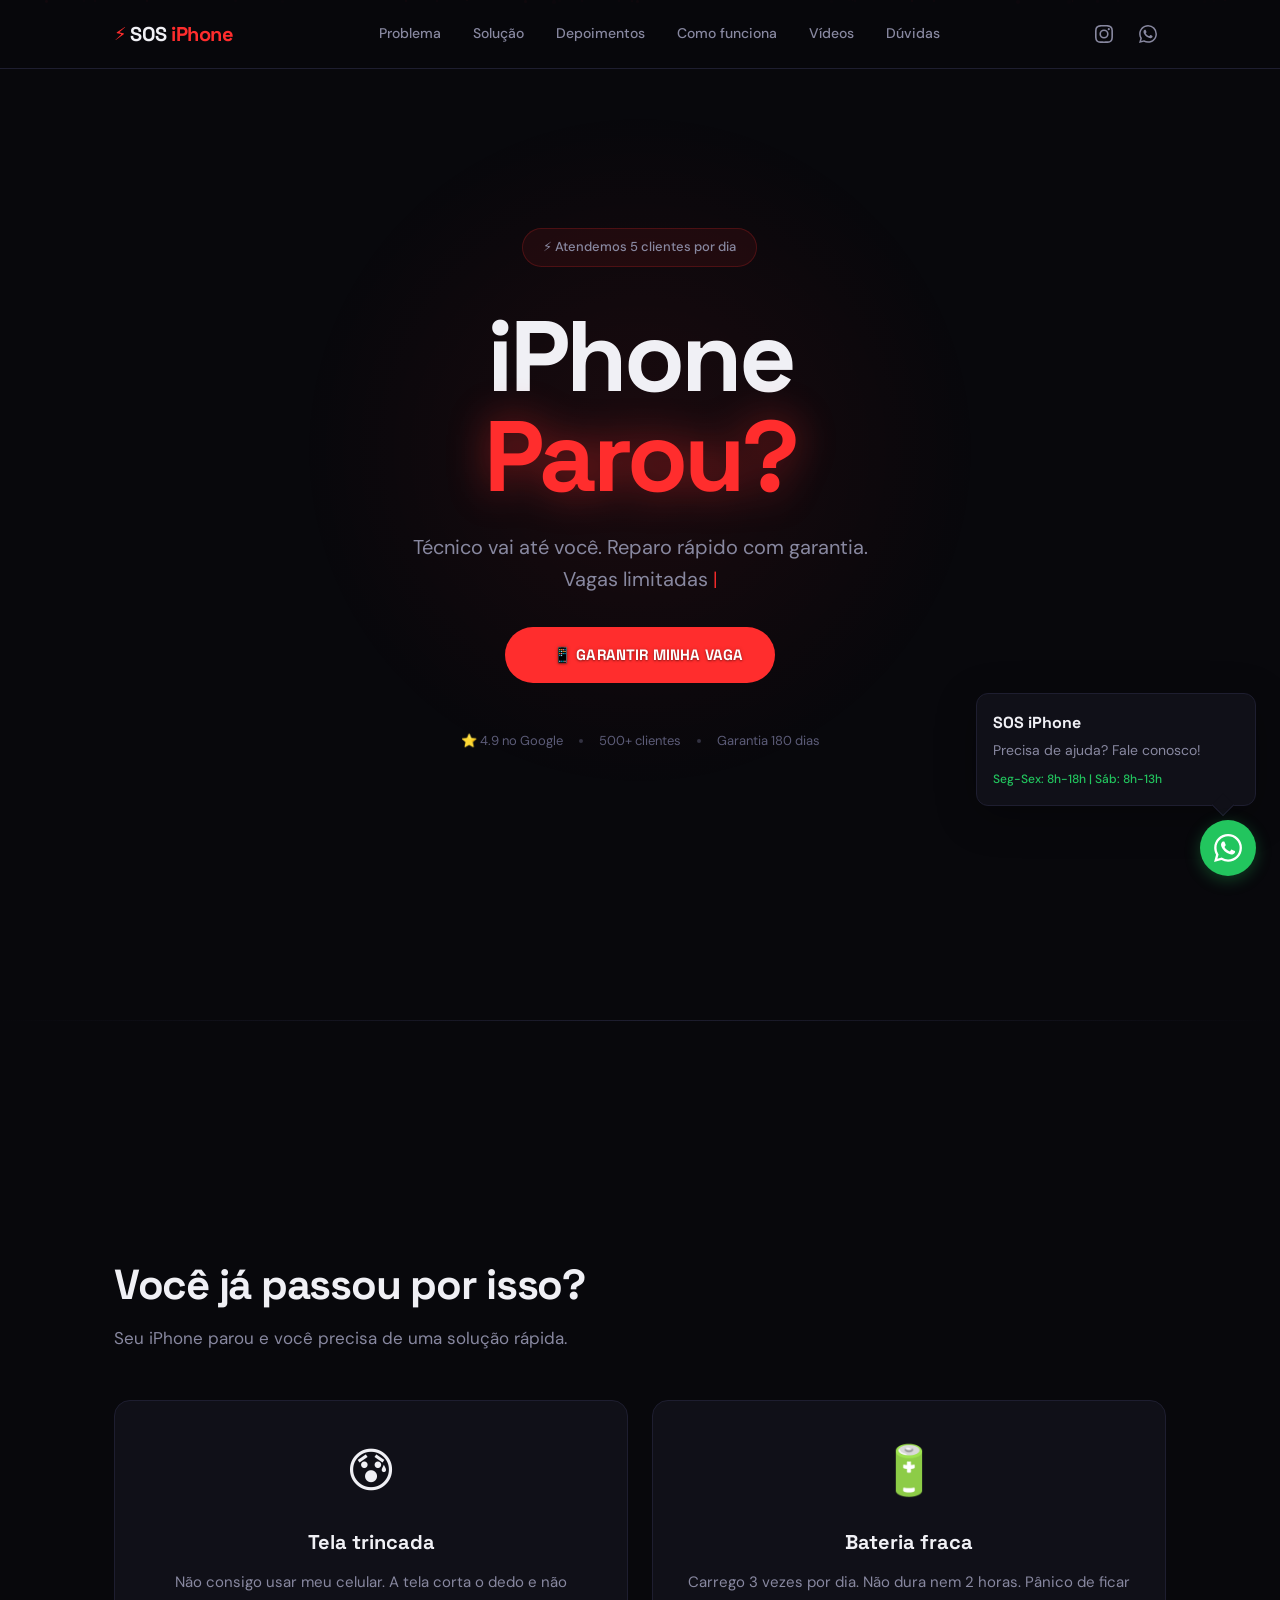
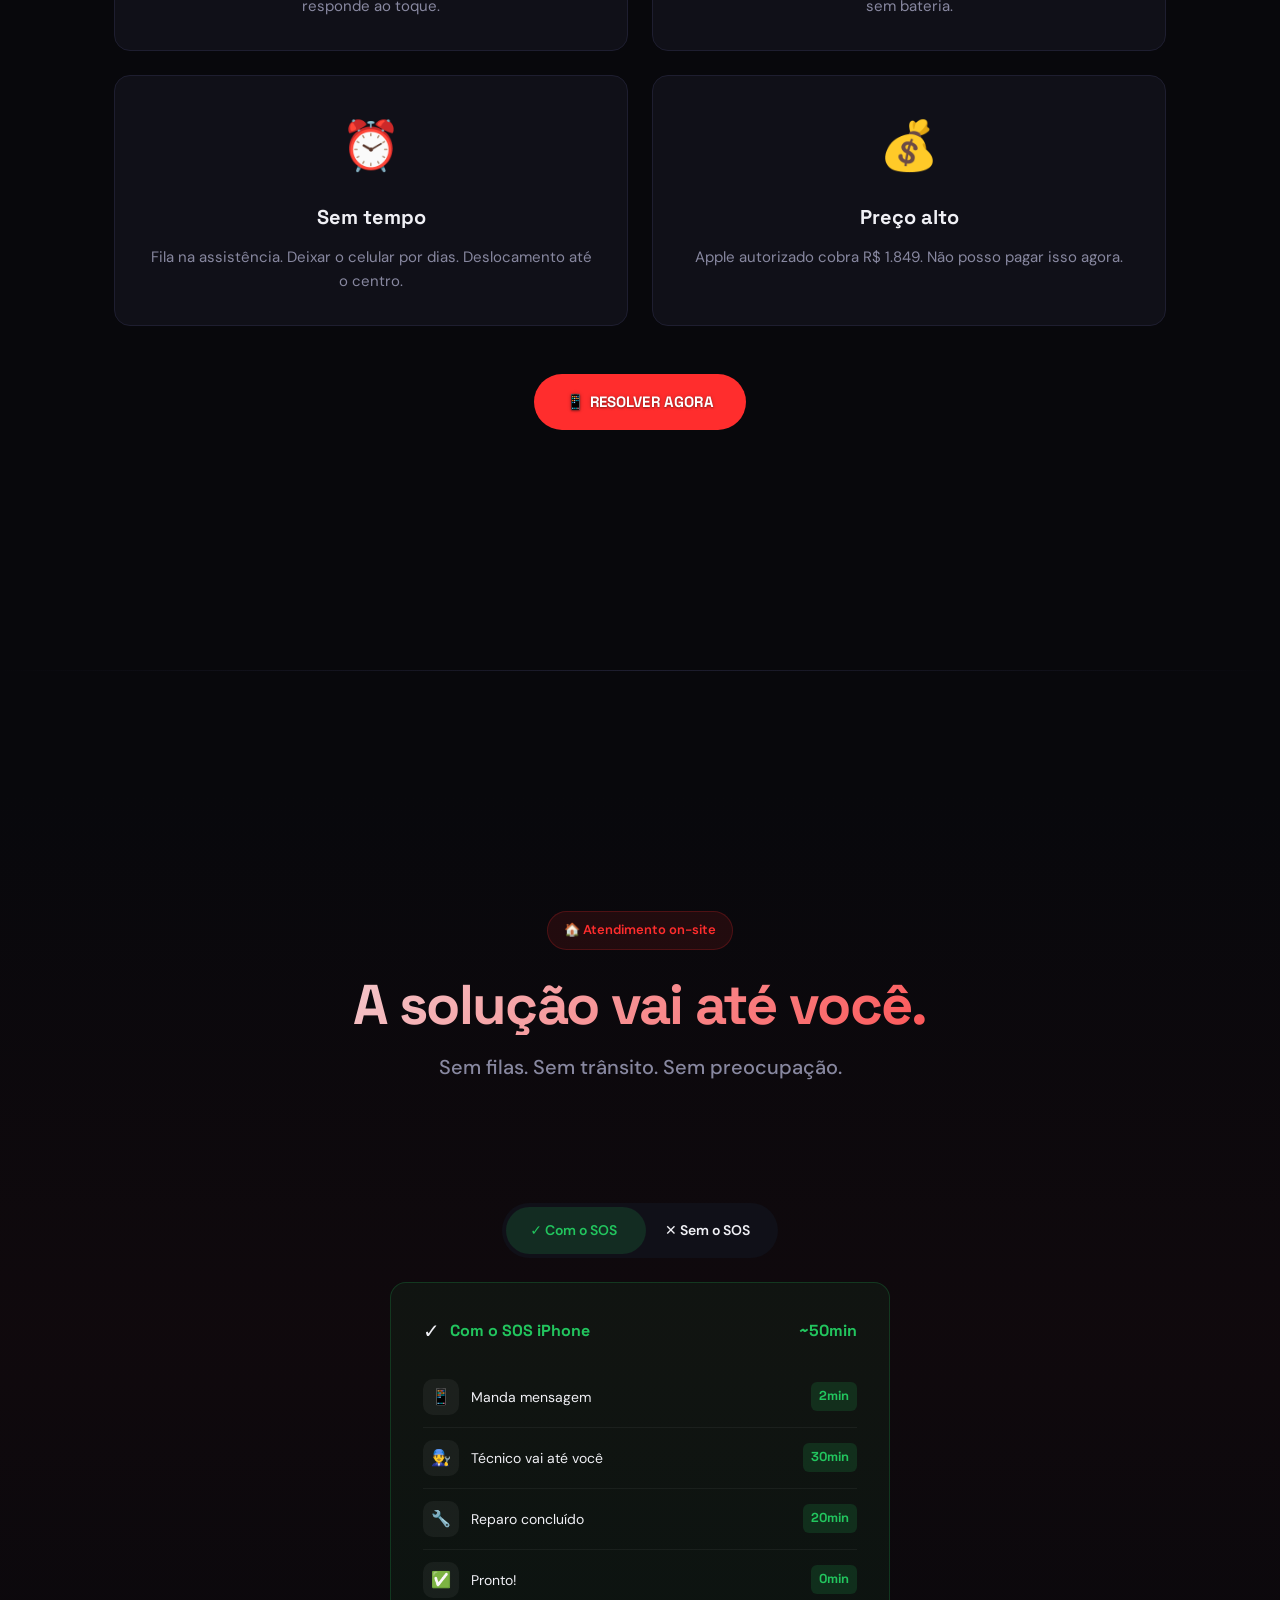
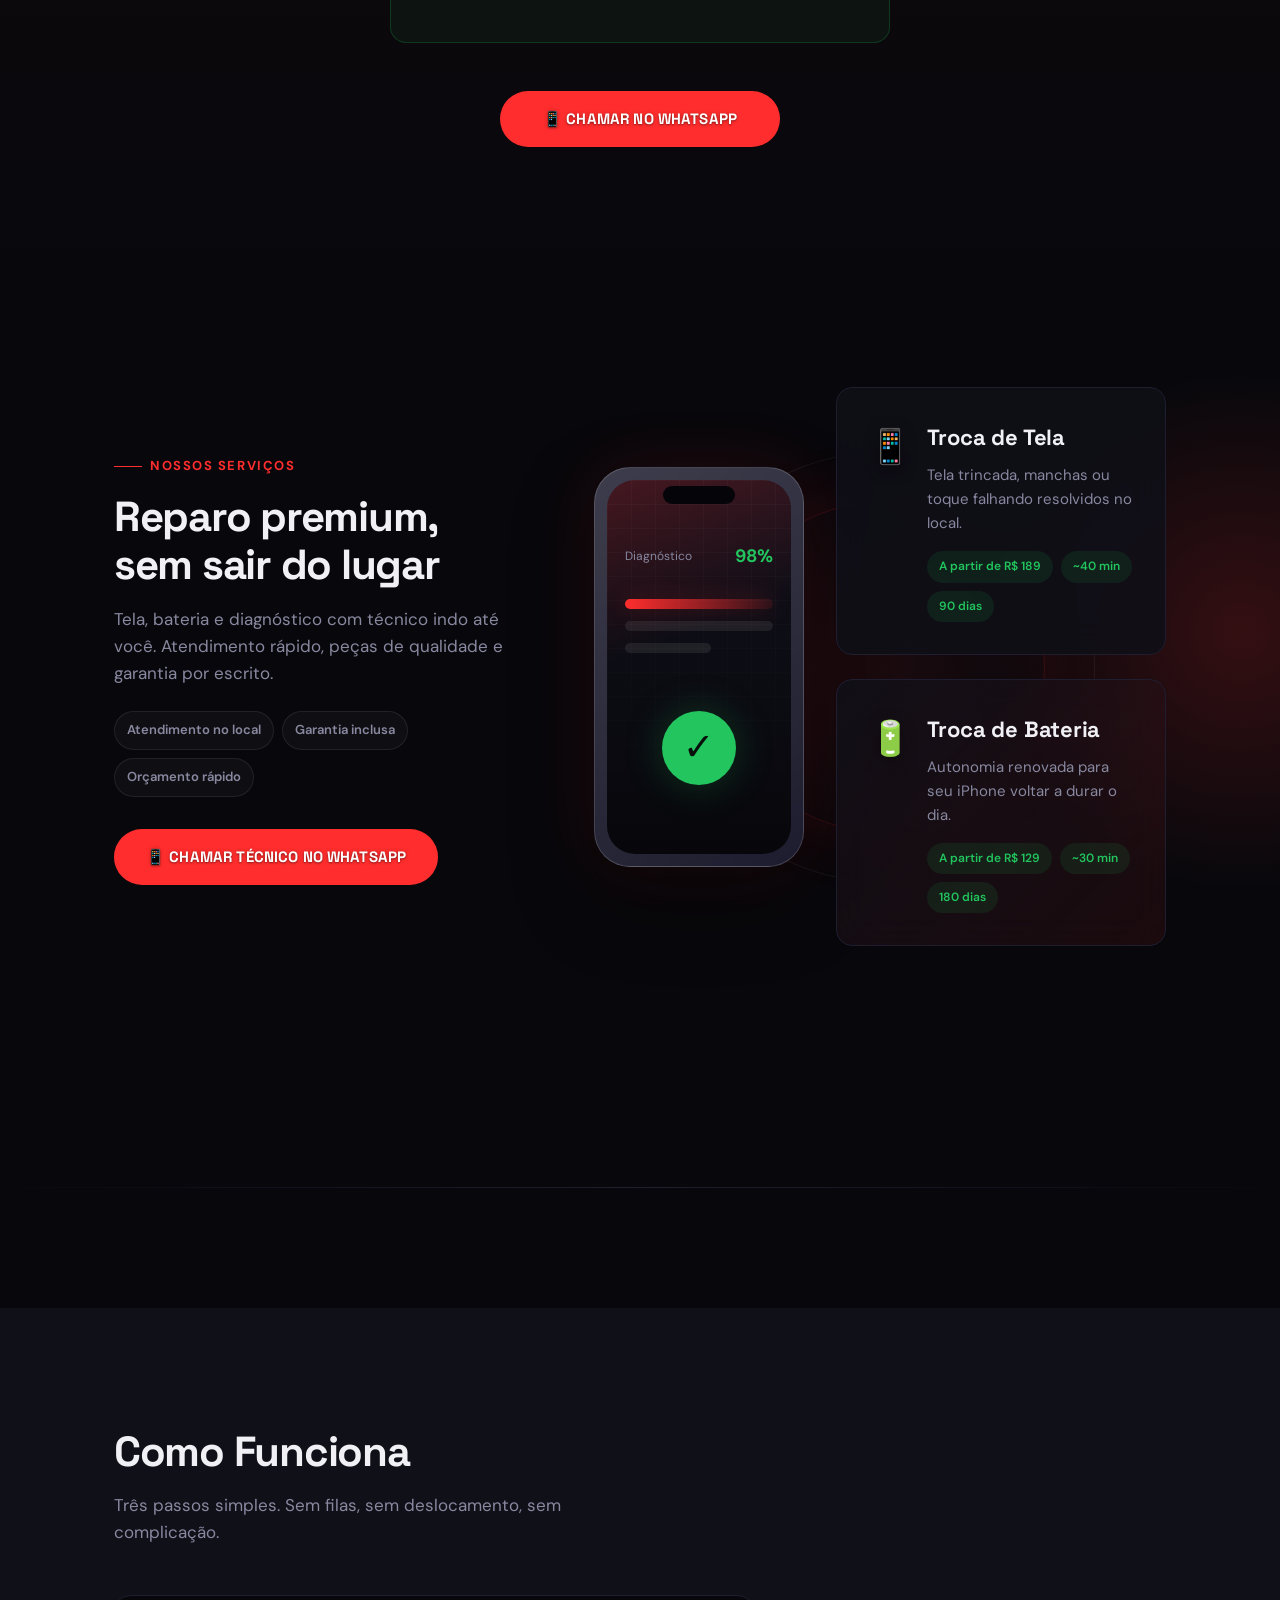
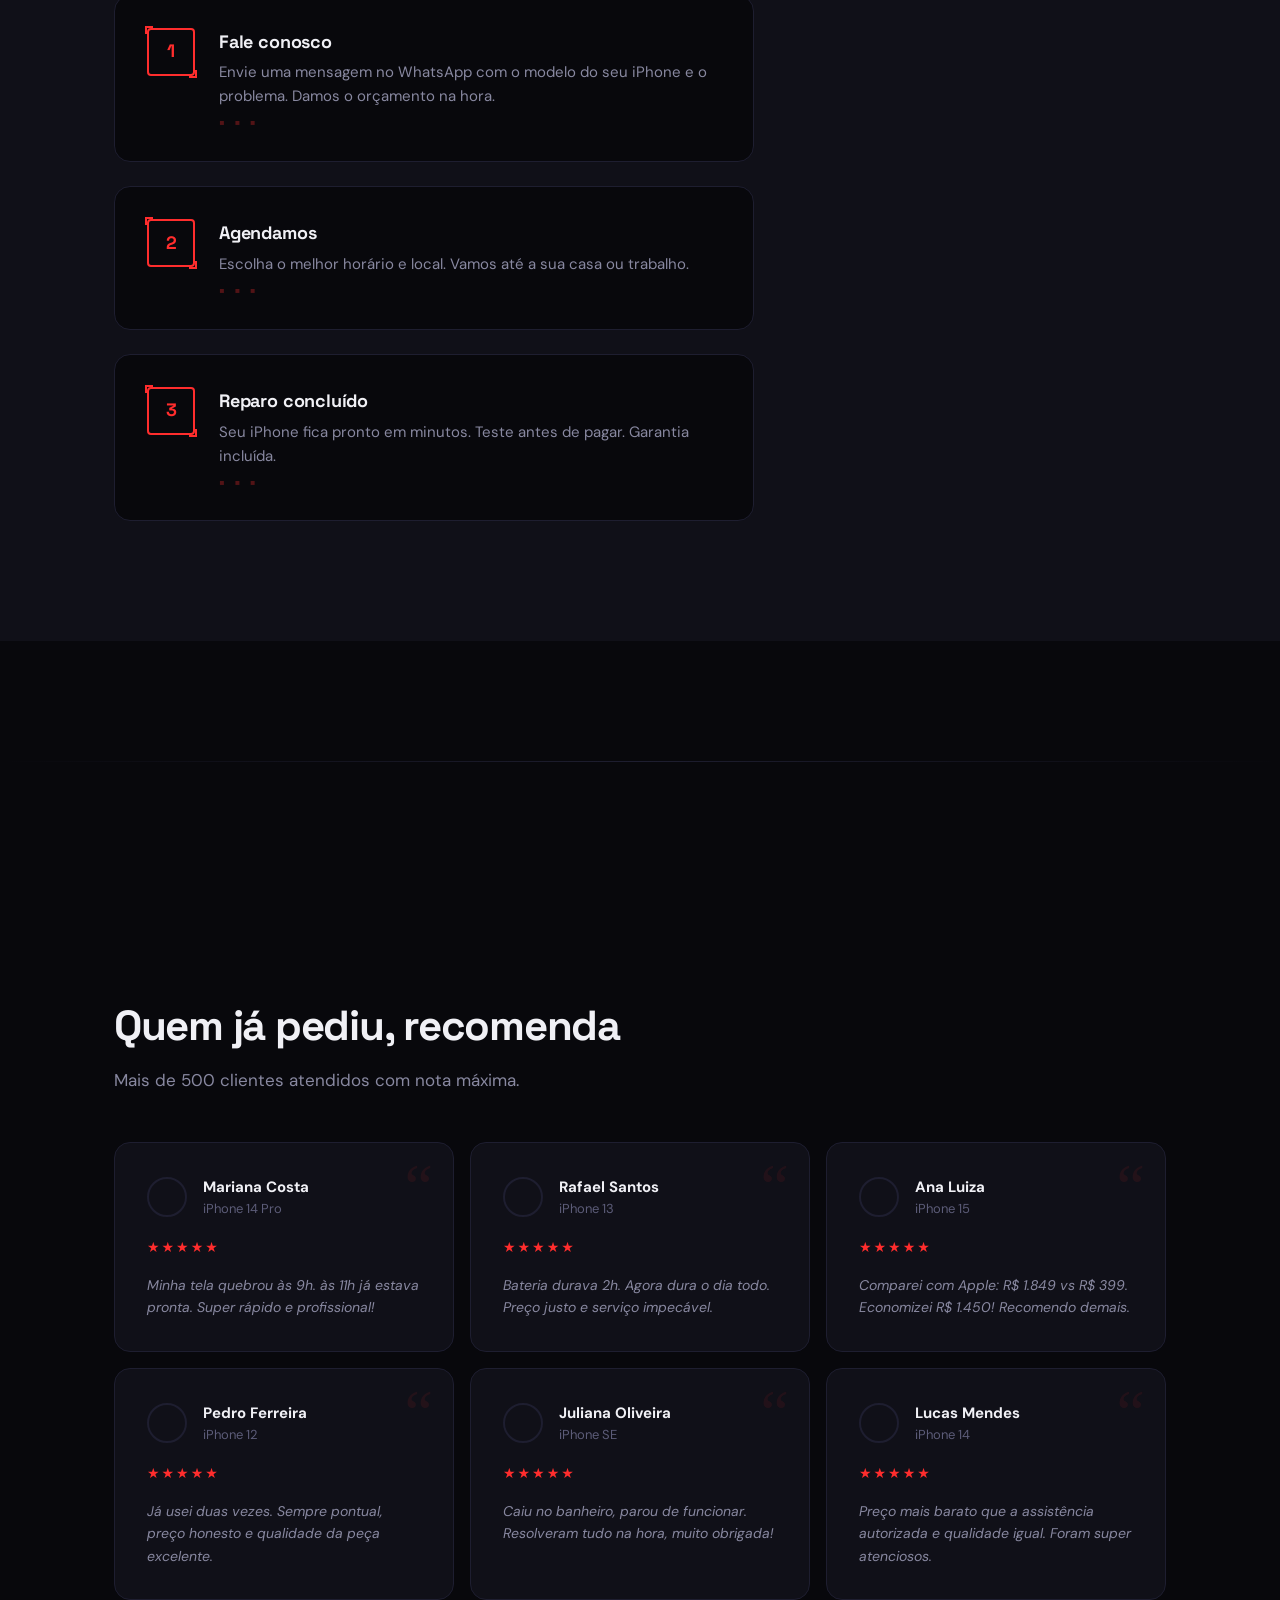
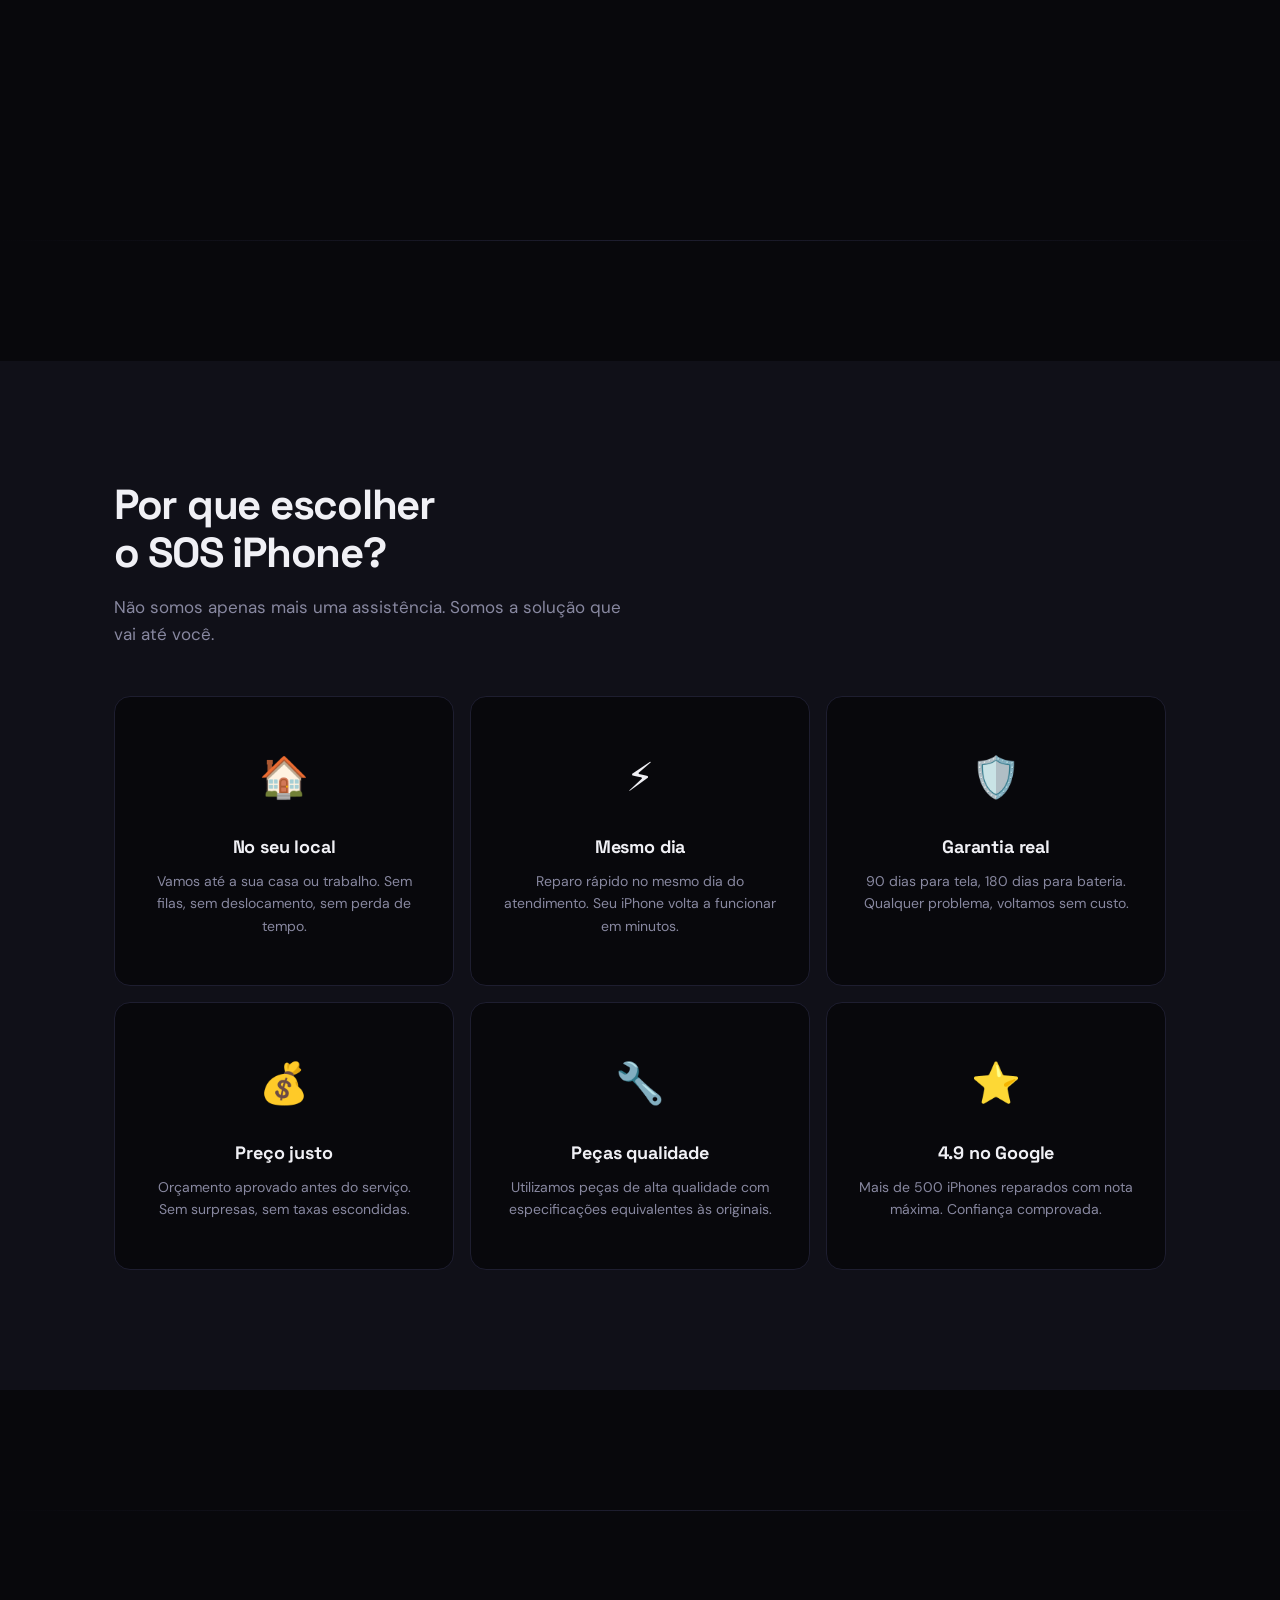
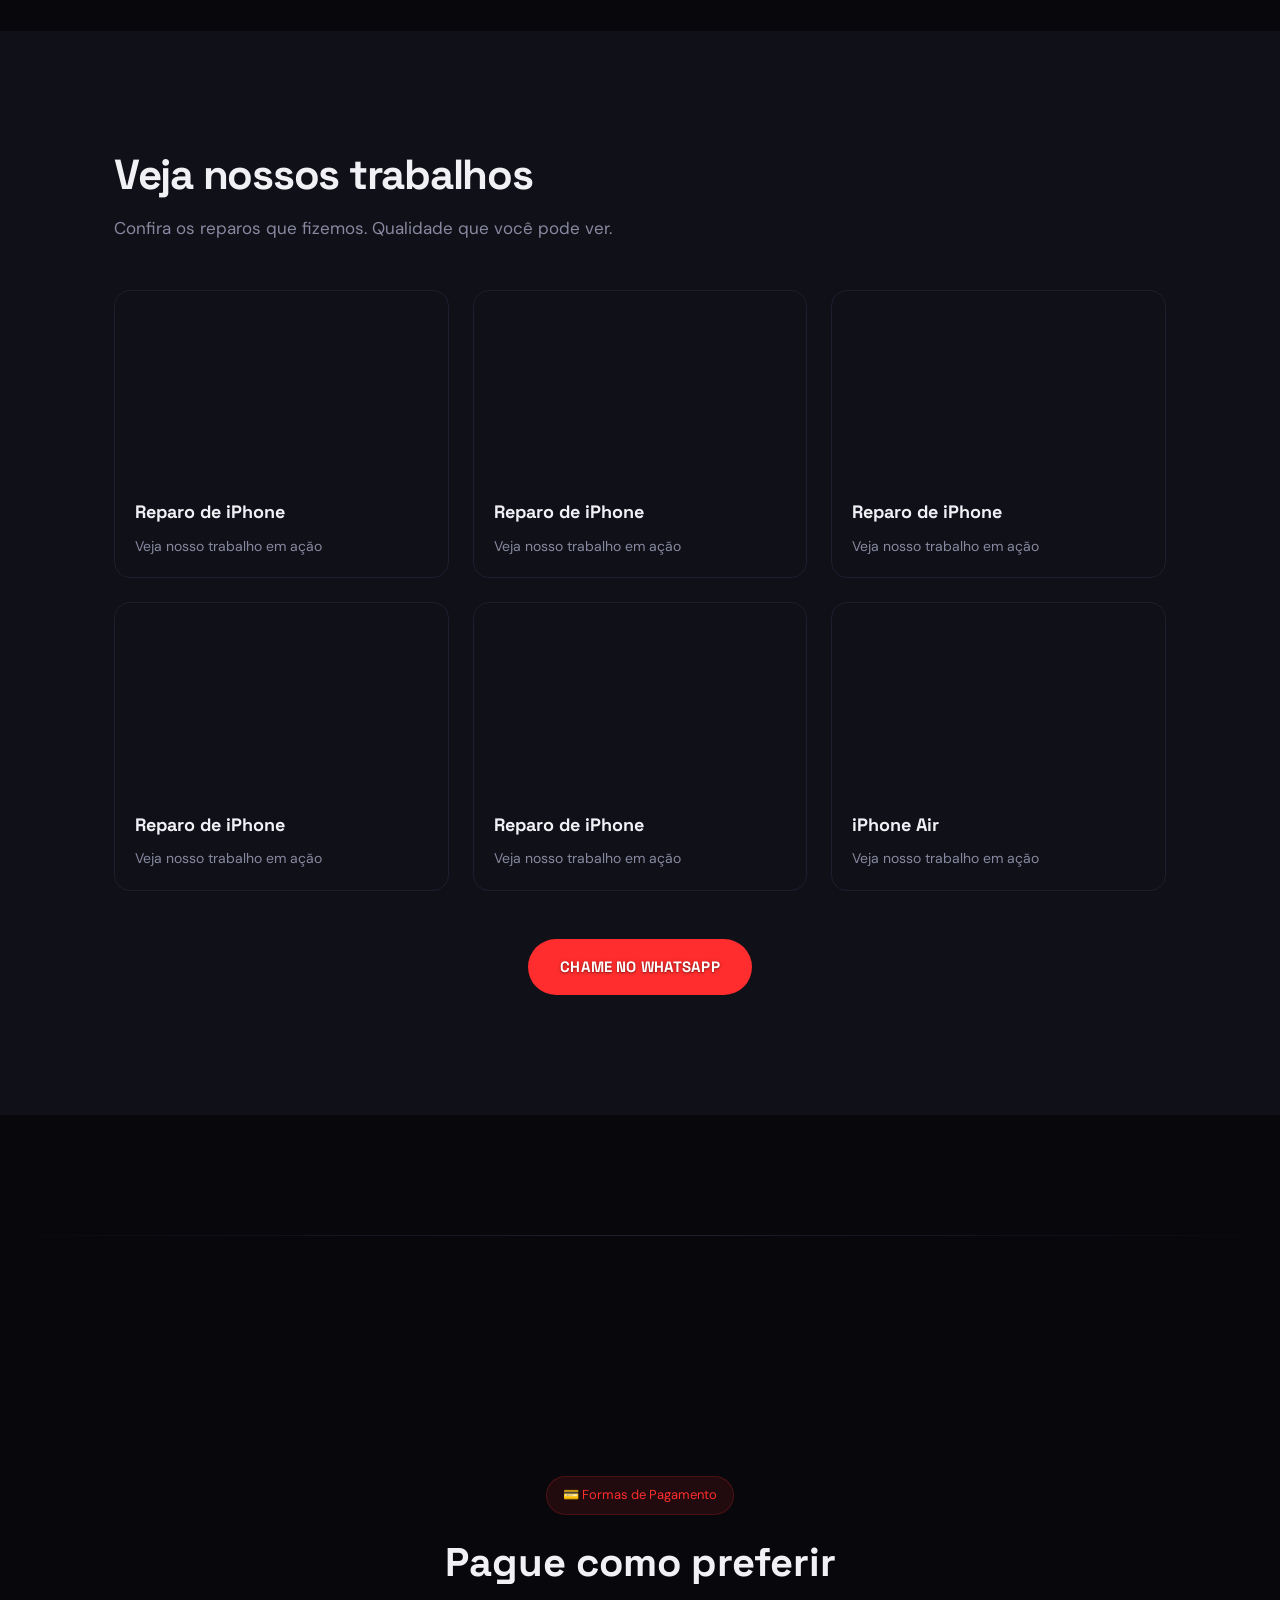
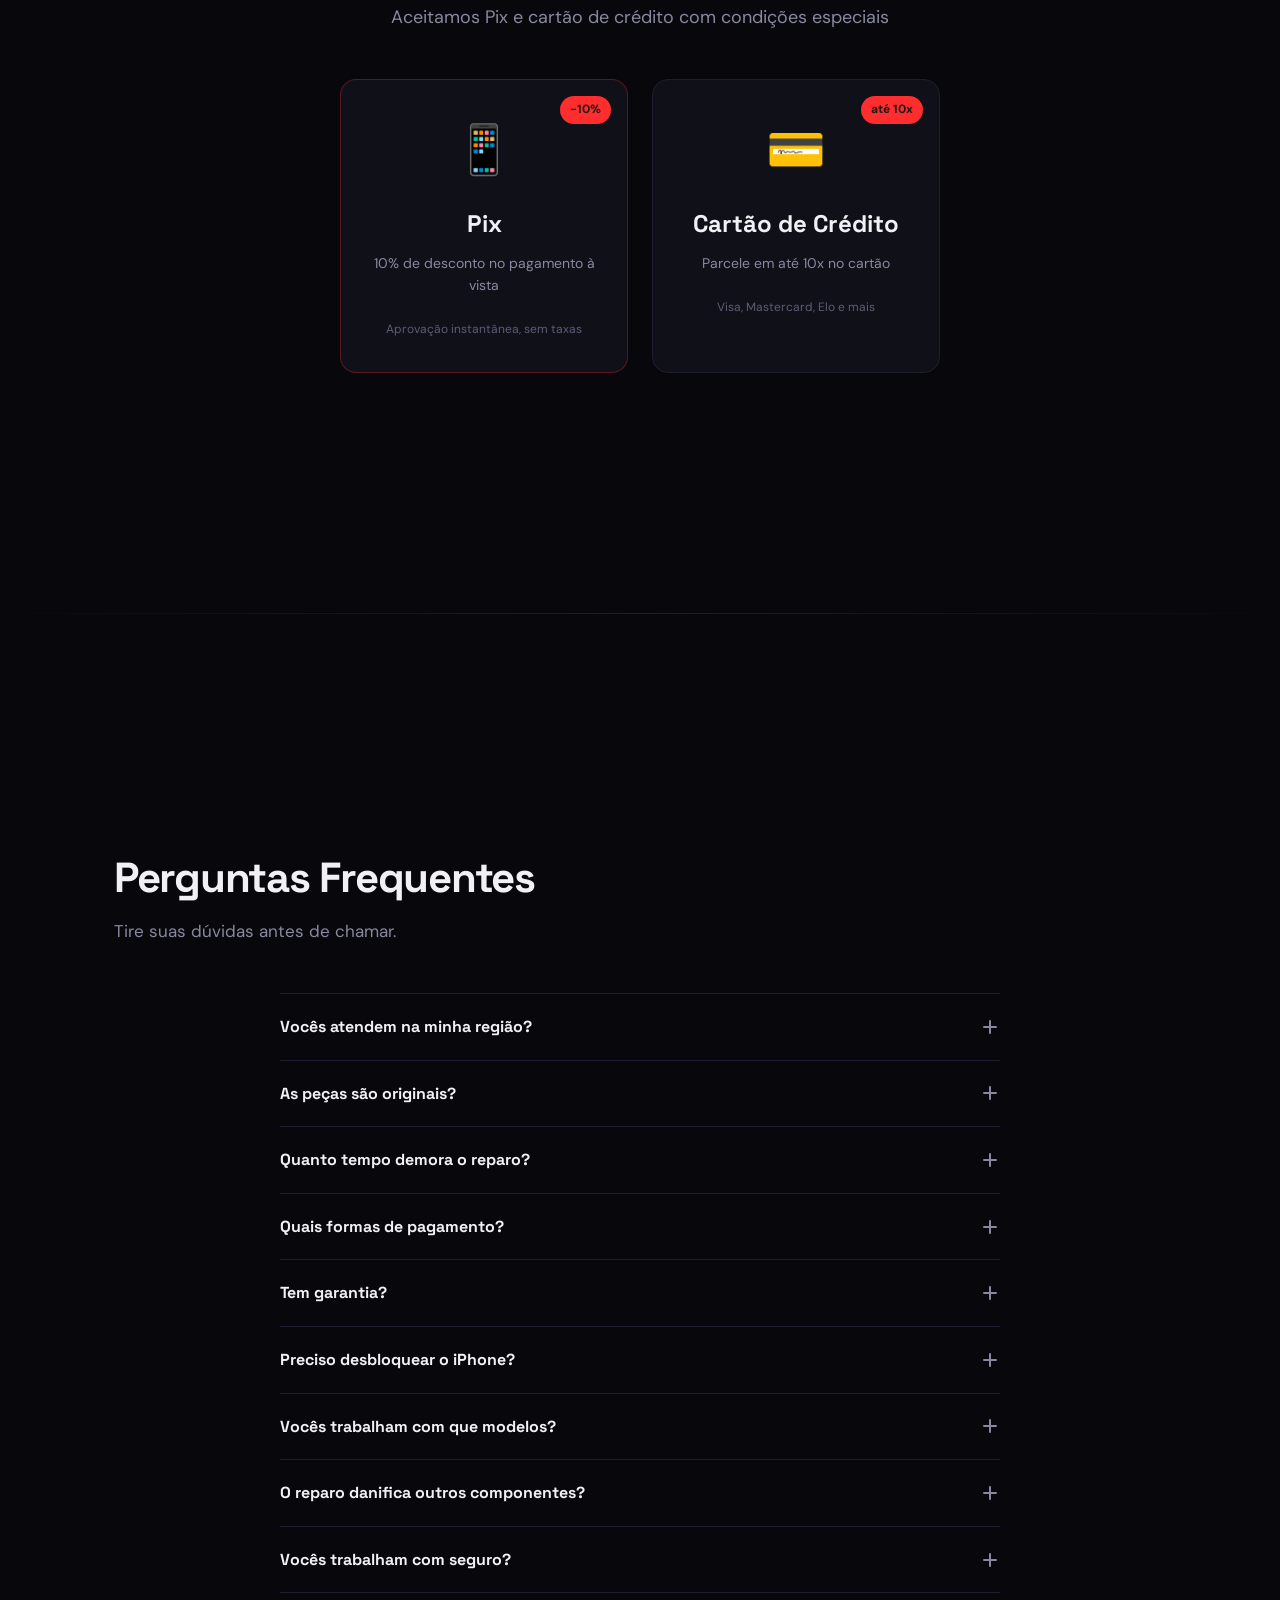
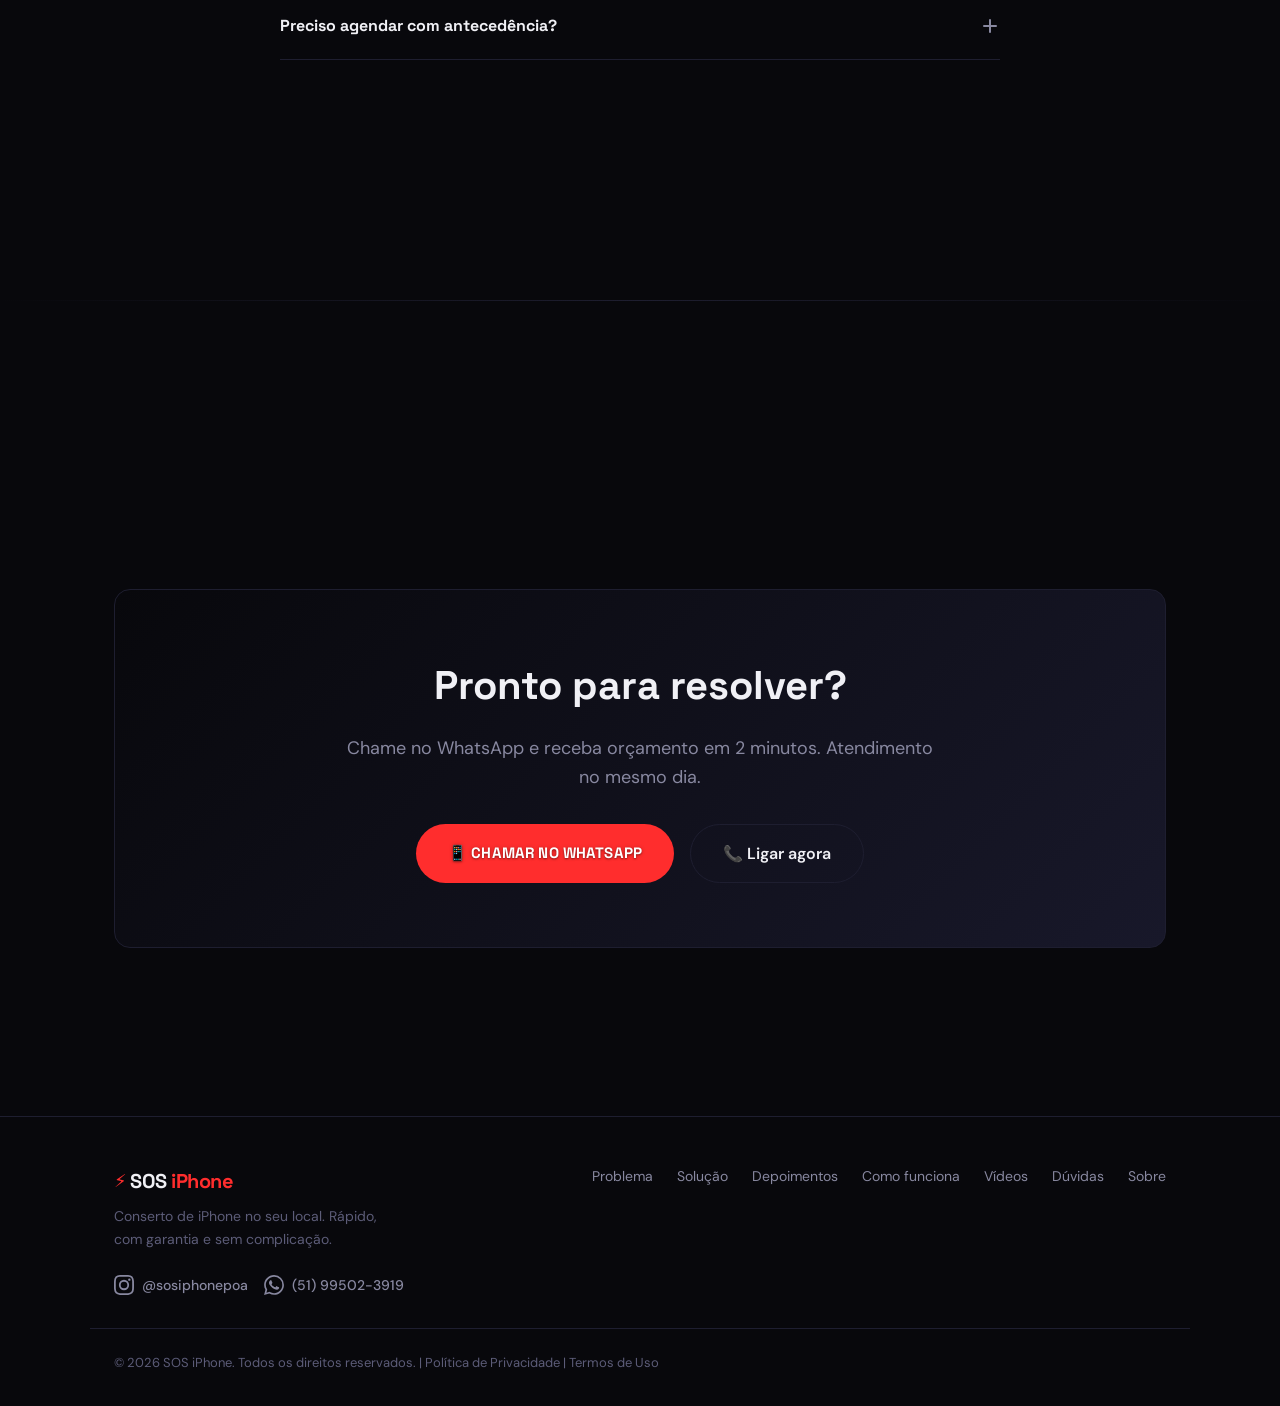
==== commit b9aa100a: "feat: adiciona links Instagram e WhatsApp no header" ====
--- a/index.html
+++ b/index.html
@@ -131,6 +131,14 @@
         <a href="#como-funciona">Como funciona</a>
         <a href="#videos">Vídeos</a>
         <a href="#faq">Dúvidas</a>
+      </div>
+      <div class="nav-social">
+        <a href="https://www.instagram.com/sosiphonepoa" target="_blank" rel="noopener" aria-label="Instagram" class="nav-social-link">
+          <svg width="18" height="18" viewBox="0 0 24 24" fill="currentColor"><path d="M12 2.163c3.204 0 3.584.012 4.85.07 3.252.148 4.771 1.691 4.919 4.919.058 1.265.069 1.645.069 4.849 0 3.205-.012 3.584-.069 4.849-.149 3.225-1.664 4.771-4.919 4.919-1.266.058-1.644.07-4.85.07-3.204 0-3.584-.012-4.849-.07-3.26-.149-4.771-1.699-4.919-4.92-.058-1.265-.07-1.644-.07-4.849 0-3.204.013-3.583.07-4.849.149-3.227 1.664-4.771 4.919-4.919 1.266-.057 1.645-.069 4.849-.069zM12 0C8.741 0 8.333.014 7.053.072 2.695.272.273 2.69.073 7.052.014 8.333 0 8.741 0 12c0 3.259.014 3.668.072 4.948.2 4.358 2.618 6.78 6.98 6.98C8.333 23.986 8.741 24 12 24c3.259 0 3.668-.014 4.948-.072 4.354-.2 6.782-2.618 6.979-6.98.059-1.28.073-1.689.073-4.948 0-3.259-.014-3.667-.072-4.947-.196-4.354-2.617-6.78-6.979-6.98C15.668.014 15.259 0 12 0zm0 5.838a6.162 6.162 0 100 12.324 6.162 6.162 0 000-12.324zM12 16a4 4 0 110-8 4 4 0 010 8zm6.406-11.845a1.44 1.44 0 100 2.881 1.44 1.44 0 000-2.881z"/></svg>
+        </a>
+        <a href="https://wa.me/5551995023919" target="_blank" rel="noopener" aria-label="WhatsApp" class="nav-social-link">
+          <svg width="18" height="18" viewBox="0 0 24 24" fill="currentColor"><path d="M17.472 14.382c-.297-.149-1.758-.867-2.03-.967-.273-.099-.471-.148-.67.15-.197.297-.767.966-.94 1.164-.173.199-.347.223-.644.075-.297-.15-1.255-.463-2.39-1.475-.883-.788-1.48-1.761-1.653-2.059-.173-.297-.018-.458.13-.606.134-.133.298-.347.446-.52.149-.174.198-.298.298-.497.099-.198.05-.371-.025-.52-.075-.149-.669-1.612-.916-2.207-.242-.579-.487-.5-.669-.51-.173-.008-.371-.01-.57-.01-.198 0-.52.074-.792.372-.272.297-1.04 1.016-1.04 2.479 0 1.462 1.065 2.875 1.213 3.074.149.198 2.096 3.2 5.077 4.487.709.306 1.262.489 1.694.625.712.227 1.36.195 1.871.118.571-.085 1.758-.719 2.006-1.413.248-.694.248-1.289.173-1.413-.074-.124-.272-.198-.57-.347m-5.421 7.403h-.004a9.87 9.87 0 01-5.031-1.378l-.361-.214-3.741.982.998-3.648-.235-.374a9.86 9.86 0 01-1.51-5.26c.001-5.45 4.436-9.884 9.888-9.884 2.64 0 5.122 1.03 6.988 2.898a9.825 9.825 0 012.893 6.994c-.003 5.45-4.437 9.884-9.885 9.884m8.413-18.297A11.815 11.815 0 0012.05 0C5.495 0 .16 5.335.157 11.892c0 2.096.547 4.142 1.588 5.945L.057 24l6.305-1.654a11.882 11.882 0 005.683 1.448h.005c6.554 0 11.89-5.335 11.893-11.893a11.821 11.821 0 00-3.48-8.413z"/></svg>
+        </a>
       </div>
       <a href="https://wa.me/5551995023919" class="nav-cta-mobile" target="_blank" rel="noopener" aria-label="Chamar no WhatsApp">WhatsApp</a>
     </div>
--- a/css/styles.css
+++ b/css/styles.css
@@ -1,23 +1,23 @@
 /* ═══════════════════════════════════════════════════
    SOS iPhone — Premium Dark Design
-   Space Grotesk + DM Sans | Azul Marinho + Dourado
+   Space Grotesk + DM Sans | Dark + Vermelho Vivo
    ═══════════════════════════════════════════════════ */
 
 /* ─── Tokens ─── */
 :root {
-  --bg: #0D1B2A;
-  --bg-surface: #1B2838;
-  --bg-raised: #243447;
-  --border: #2C3E50;
-  --border-hover: #3D566E;
-
-  --text: #FFFFFF;
-  --text-secondary: #A8C4D8;
-  --text-muted: #6B8BA4;
-
-  --red: #D4AF37;
-  --red-hover: #E5C34A;
-  --red-glow: rgba(212, 175, 55, 0.15);
+  --bg: #08080C;
+  --bg-surface: #101018;
+  --bg-raised: #18182A;
+  --border: #1E1E30;
+  --border-hover: #2A2A44;
+
+  --text: #F0F0F5;
+  --text-secondary: #8888A0;
+  --text-muted: #5C5C78;
+
+  --red: #FF2D2D;
+  --red-hover: #FF4D4D;
+  --red-glow: rgba(255, 45, 45, 0.15);
 
   --green: #22C55E;
 
@@ -162,8 +162,33 @@
   display: none;
 }
 
+.nav-social {
+  display: none;
+  align-items: center;
+  gap: var(--space-sm);
+}
+
+.nav-social-link {
+  display: flex;
+  align-items: center;
+  justify-content: center;
+  width: 36px;
+  height: 36px;
+  border-radius: 50%;
+  color: var(--text-secondary);
+  transition: all var(--transition);
+}
+
+.nav-social-link:hover {
+  color: var(--text);
+  background: rgba(255, 255, 255, 0.1);
+}
+
 @media (min-width: 768px) {
   .nav-links {
+    display: flex;
+  }
+  .nav-social {
     display: flex;
   }
   .nav-cta-mobile {
@@ -273,8 +298,8 @@
   position: absolute;
   inset: 0;
   background-image:
-    linear-gradient(rgba(212, 175, 55, 0.03) 1px, transparent 1px),
-    linear-gradient(90deg, rgba(212, 175, 55, 0.03) 1px, transparent 1px);
+    linear-gradient(rgba(255, 45, 45, 0.03) 1px, transparent 1px),
+    linear-gradient(90deg, rgba(255, 45, 45, 0.03) 1px, transparent 1px);
   background-size: 60px 60px;
   animation: grid-move 20s linear infinite;
   opacity: 0;
@@ -298,7 +323,7 @@
   right: 0;
   height: 1px;
   background: linear-gradient(90deg, transparent 0%, var(--red) 50%, transparent 100%);
-  box-shadow: 0 0 20px var(--red), 0 0 40px rgba(212, 175, 55, 0.3);
+  box-shadow: 0 0 20px var(--red), 0 0 40px rgba(255, 45, 45, 0.3);
   animation: scan-down 4s ease-in-out infinite;
   z-index: 1;
   opacity: 0;
@@ -318,7 +343,7 @@
   transform: translate(-50%, -50%);
   width: 800px;
   height: 800px;
-  background: radial-gradient(circle, rgba(212, 175, 55, 0.08) 0%, transparent 60%);
+  background: radial-gradient(circle, rgba(255, 45, 45, 0.08) 0%, transparent 60%);
   pointer-events: none;
   z-index: 0;
 }
@@ -330,8 +355,8 @@
 
 .hero-badge {
   display: inline-block;
-  background: rgba(212, 175, 55, 0.08);
-  border: 1px solid rgba(212, 175, 55, 0.2);
+  background: rgba(255, 45, 45, 0.08);
+  border: 1px solid rgba(255, 45, 45, 0.2);
   color: var(--text-secondary);
   font-size: 13px;
   font-weight: 500;
@@ -350,7 +375,7 @@
   left: -100%;
   width: 100%;
   height: 100%;
-  background: linear-gradient(90deg, transparent, rgba(212, 175, 55, 0.3), transparent);
+  background: linear-gradient(90deg, transparent, rgba(255, 45, 45, 0.3), transparent);
   animation: badge-shine 3s ease-in-out infinite;
 }
 
@@ -460,10 +485,10 @@
 .hero-cta .btn-primary {
   position: relative;
   overflow: hidden;
-  background: linear-gradient(135deg, var(--red) 0%, #c9a227 50%, var(--red) 100%);
+  background: linear-gradient(135deg, var(--red) 0%, #ff6b35 50%, var(--red) 100%);
   background-size: 200% 200%;
   animation: btn-gradient 3s ease infinite;
-  box-shadow: 0 0 30px rgba(212, 175, 55, 0.3);
+  box-shadow: 0 0 30px rgba(255, 45, 45, 0.3);
   text-shadow: 0 1px 3px rgba(0, 0, 0, 0.5), 0 0 6px rgba(0, 0, 0, 0.3);
 }
 
@@ -490,7 +515,7 @@
   content: '';
   position: absolute;
   inset: -3px;
-  background: linear-gradient(90deg, var(--red), #c9a227, var(--red), #c9a227);
+  background: linear-gradient(90deg, var(--red), #ff6b35, var(--red), #ff6b35);
   background-size: 400% 100%;
   border-radius: inherit;
   z-index: -1;
@@ -601,7 +626,7 @@
   right: -18%;
   width: clamp(280px, 42vw, 560px);
   height: clamp(280px, 42vw, 560px);
-  background: radial-gradient(circle, rgba(212, 175, 55, 0.18), transparent 68%);
+  background: radial-gradient(circle, rgba(255, 45, 45, 0.18), transparent 68%);
   pointer-events: none;
 }
 
@@ -682,14 +707,14 @@
 .services-visual::before {
   width: min(88vw, 430px);
   height: min(88vw, 430px);
-  background: radial-gradient(circle, rgba(212, 175, 55, 0.08), transparent 66%);
+  background: radial-gradient(circle, rgba(255, 45, 45, 0.08), transparent 66%);
 }
 
 .services-visual::after {
   width: min(74vw, 330px);
   height: min(74vw, 330px);
-  border-color: rgba(212, 175, 55, 0.16);
-  box-shadow: 0 0 80px rgba(212, 175, 55, 0.08);
+  border-color: rgba(255, 45, 45, 0.16);
+  box-shadow: 0 0 80px rgba(255, 45, 45, 0.08);
 }
 
 .phone-frame {
@@ -705,7 +730,7 @@
     var(--bg-raised);
   box-shadow:
     0 32px 80px rgba(0, 0, 0, 0.42),
-    0 0 70px rgba(212, 175, 55, 0.12);
+    0 0 70px rgba(255, 45, 45, 0.12);
   transform: rotate(-4deg);
 }
 
@@ -729,7 +754,7 @@
   border-radius: 28px;
   padding: 62px 18px 18px;
   background:
-    linear-gradient(160deg, rgba(212, 175, 55, 0.22), transparent 42%),
+    linear-gradient(160deg, rgba(255, 45, 45, 0.22), transparent 42%),
     linear-gradient(180deg, #11111c 0%, #07070b 100%);
 }
 
@@ -774,8 +799,8 @@
 
 .diagnostic-line-strong {
   width: 100%;
-  background: linear-gradient(90deg, var(--red), rgba(212, 175, 55, 0.12));
-  box-shadow: 0 0 24px rgba(212, 175, 55, 0.22);
+  background: linear-gradient(90deg, var(--red), rgba(255, 45, 45, 0.12));
+  box-shadow: 0 0 24px rgba(255, 45, 45, 0.22);
 }
 
 .diagnostic-line-short {
@@ -828,7 +853,7 @@
   content: '';
   position: absolute;
   inset: 0;
-  background: radial-gradient(600px circle at var(--mouse-x, 50%) var(--mouse-y, 50%), rgba(212, 175, 55, 0.12), transparent 40%);
+  background: radial-gradient(600px circle at var(--mouse-x, 50%) var(--mouse-y, 50%), rgba(255, 45, 45, 0.12), transparent 40%);
   opacity: 0;
   transition: opacity 0.3s ease;
   pointer-events: none;
@@ -857,16 +882,16 @@
 }
 
 .service-card:hover {
-  border-color: rgba(212, 175, 55, 0.4);
+  border-color: rgba(255, 45, 45, 0.4);
   transform: translateY(-8px);
   box-shadow:
-    0 20px 40px rgba(212, 175, 55, 0.15),
-    0 0 80px rgba(212, 175, 55, 0.05),
+    0 20px 40px rgba(255, 45, 45, 0.15),
+    0 0 80px rgba(255, 45, 45, 0.05),
     inset 0 1px 0 rgba(255, 255, 255, 0.05);
 }
 
 .service-card.featured {
-  background: linear-gradient(135deg, rgba(16, 16, 24, 0.9) 0%, rgba(212, 175, 55, 0.08) 100%);
+  background: linear-gradient(135deg, rgba(16, 16, 24, 0.9) 0%, rgba(255, 45, 45, 0.08) 100%);
 }
 
 .service-icon {
@@ -906,7 +931,7 @@
 
 .service-card:hover h3 {
   color: var(--red);
-  text-shadow: 0 0 20px rgba(212, 175, 55, 0.3);
+  text-shadow: 0 0 20px rgba(255, 45, 45, 0.3);
 }
 
 .service-card p {
@@ -1042,11 +1067,11 @@
 }
 
 .step:hover {
-  border-color: rgba(212, 175, 55, 0.3);
+  border-color: rgba(255, 45, 45, 0.3);
   transform: translateX(8px);
   box-shadow:
-    0 0 20px rgba(212, 175, 55, 0.1),
-    inset 0 0 20px rgba(212, 175, 55, 0.02);
+    0 0 20px rgba(255, 45, 45, 0.1),
+    inset 0 0 20px rgba(255, 45, 45, 0.02);
 }
 
 .step-number {
@@ -1093,7 +1118,7 @@
 .step:hover .step-number {
   background: var(--red);
   color: #fff;
-  box-shadow: 0 0 20px rgba(212, 175, 55, 0.5);
+  box-shadow: 0 0 20px rgba(255, 45, 45, 0.5);
 }
 .step:hover .step-number::before,
 .step:hover .step-number::after {
@@ -1111,7 +1136,7 @@
 }
 .step:hover .step-body h3 {
   color: var(--red);
-  text-shadow: 0 0 10px rgba(212, 175, 55, 0.3);
+  text-shadow: 0 0 10px rgba(255, 45, 45, 0.3);
 }
 
 .step-body p {
@@ -1127,11 +1152,11 @@
   margin-top: var(--space-sm);
   font-size: 8px;
   letter-spacing: 4px;
-  color: rgba(212, 175, 55, 0.3);
+  color: rgba(255, 45, 45, 0.3);
   transition: color 0.3s ease;
 }
 .step:hover .step-body::after {
-  color: rgba(212, 175, 55, 0.6);
+  color: rgba(255, 45, 45, 0.6);
 }
 
 /* ─── Testimonials ─── */
@@ -1281,7 +1306,7 @@
 .benefit-card:hover {
   border-color: var(--red);
   transform: translateY(-4px) scale(1.02);
-  box-shadow: 0 16px 40px rgba(212, 175, 55, 0.12);
+  box-shadow: 0 16px 40px rgba(255, 45, 45, 0.12);
 }
 .benefit-card:hover::before {
   opacity: 1;
@@ -1328,7 +1353,7 @@
   transition: background var(--transition);
 }
 .faq-item:hover {
-  background: rgba(212, 175, 55, 0.02);
+  background: rgba(255, 45, 45, 0.02);
 }
 .faq-item:first-child {
   border-top: 1px solid var(--border);
@@ -1442,8 +1467,8 @@
 
 .payment-badge {
   display: inline-block;
-  background: rgba(212, 175, 55, 0.1);
-  border: 1px solid rgba(212, 175, 55, 0.2);
+  background: rgba(255, 45, 45, 0.1);
+  border: 1px solid rgba(255, 45, 45, 0.2);
   color: var(--red);
   padding: 8px 16px;
   border-radius: 20px;
@@ -1495,11 +1520,11 @@
 }
 
 .payment-card-pix {
-  border-color: rgba(212, 175, 55, 0.3);
+  border-color: rgba(255, 45, 45, 0.3);
 }
 
 .payment-card-pix:hover {
-  box-shadow: 0 12px 32px rgba(212, 175, 55, 0.1);
+  box-shadow: 0 12px 32px rgba(255, 45, 45, 0.1);
 }
 
 .payment-card-icon {
@@ -1714,7 +1739,7 @@
    ═══════════════════════════════════════════════════ */
 
 .section-solution {
-  background: linear-gradient(180deg, var(--bg) 0%, rgba(212, 175, 55, 0.03) 50%, var(--bg) 100%);
+  background: linear-gradient(180deg, var(--bg) 0%, rgba(255, 45, 45, 0.03) 50%, var(--bg) 100%);
   overflow: hidden;
 }
 
@@ -1727,8 +1752,8 @@
   display: inline-flex;
   align-items: center;
   gap: 8px;
-  background: rgba(212, 175, 55, 0.1);
-  border: 1px solid rgba(212, 175, 55, 0.2);
+  background: rgba(255, 45, 45, 0.1);
+  border: 1px solid rgba(255, 45, 45, 0.2);
   padding: 8px 16px;
   border-radius: var(--radius-full);
   font-size: 13px;
@@ -1788,7 +1813,7 @@
 }
 
 .toggle-option.before-active {
-  color: #D4AF37;
+  color: #ff6666;
 }
 
 .toggle-option.after-active {
@@ -1854,7 +1879,7 @@
 }
 
 .content-card.before .card-title {
-  color: #D4AF37;
+  color: #ff6666;
 }
 
 .content-card.after .card-title {
@@ -1869,7 +1894,7 @@
 }
 
 .content-card.before .card-total {
-  color: #D4AF37;
+  color: #ff6666;
 }
 
 .content-card.after .card-total {
@@ -1914,7 +1939,7 @@
 
 .content-card .journey-time.time-bad {
   background: rgba(255, 100, 100, 0.15);
-  color: #D4AF37;
+  color: #ff6666;
 }
 
 .content-card .journey-time.time-good {
@@ -1949,7 +1974,7 @@
 }
 
 .comparison-before {
-  border-color: rgba(212, 175, 55, 0.2);
+  border-color: rgba(255, 45, 45, 0.2);
 }
 
 .comparison-before::before {
@@ -2043,7 +2068,7 @@
 }
 
 .comparison-before .journey-time {
-  color: #D4AF37;
+  color: #ff6666;
   background: rgba(255, 68, 68, 0.1);
 }
 
@@ -2085,7 +2110,7 @@
   font-family: var(--font-display);
   font-size: 24px;
   font-weight: 700;
-  color: #D4AF37;
+  color: #ff6666;
 }
 
 .comparison-total-after .total-value {
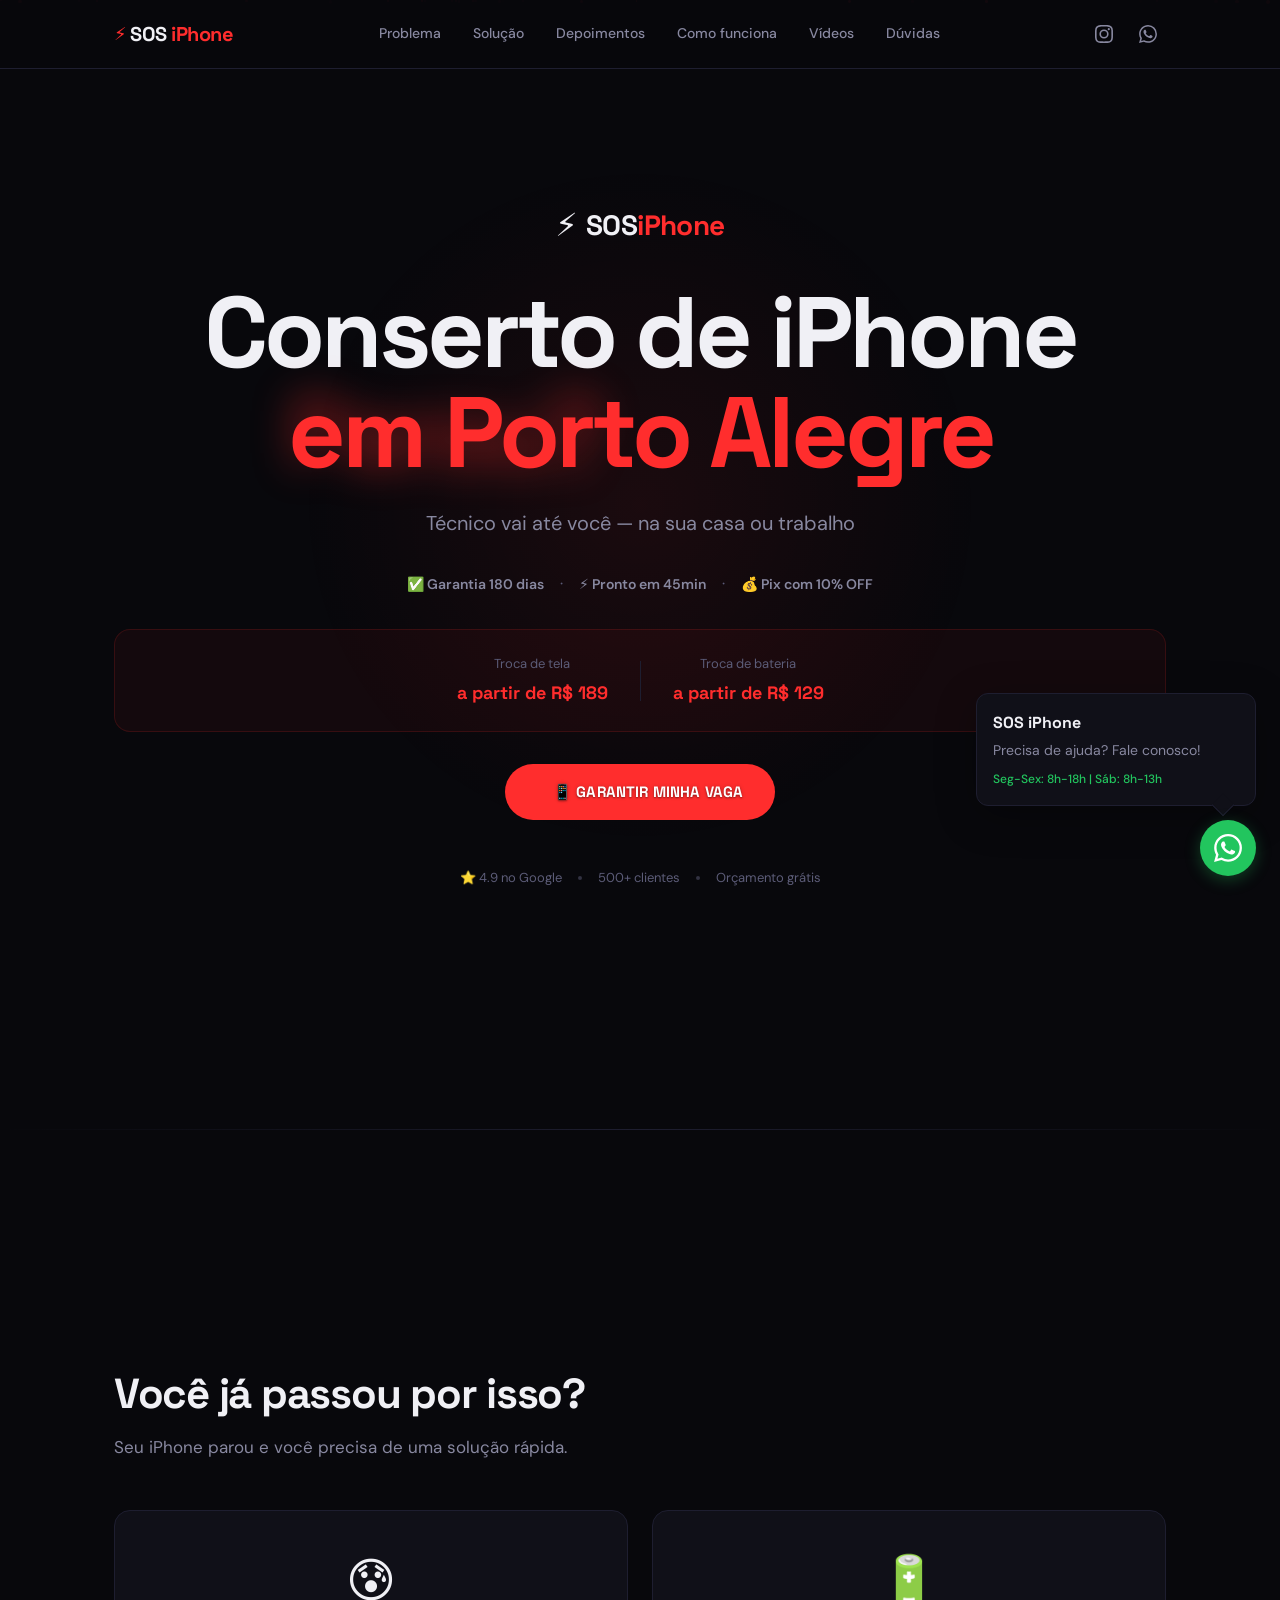
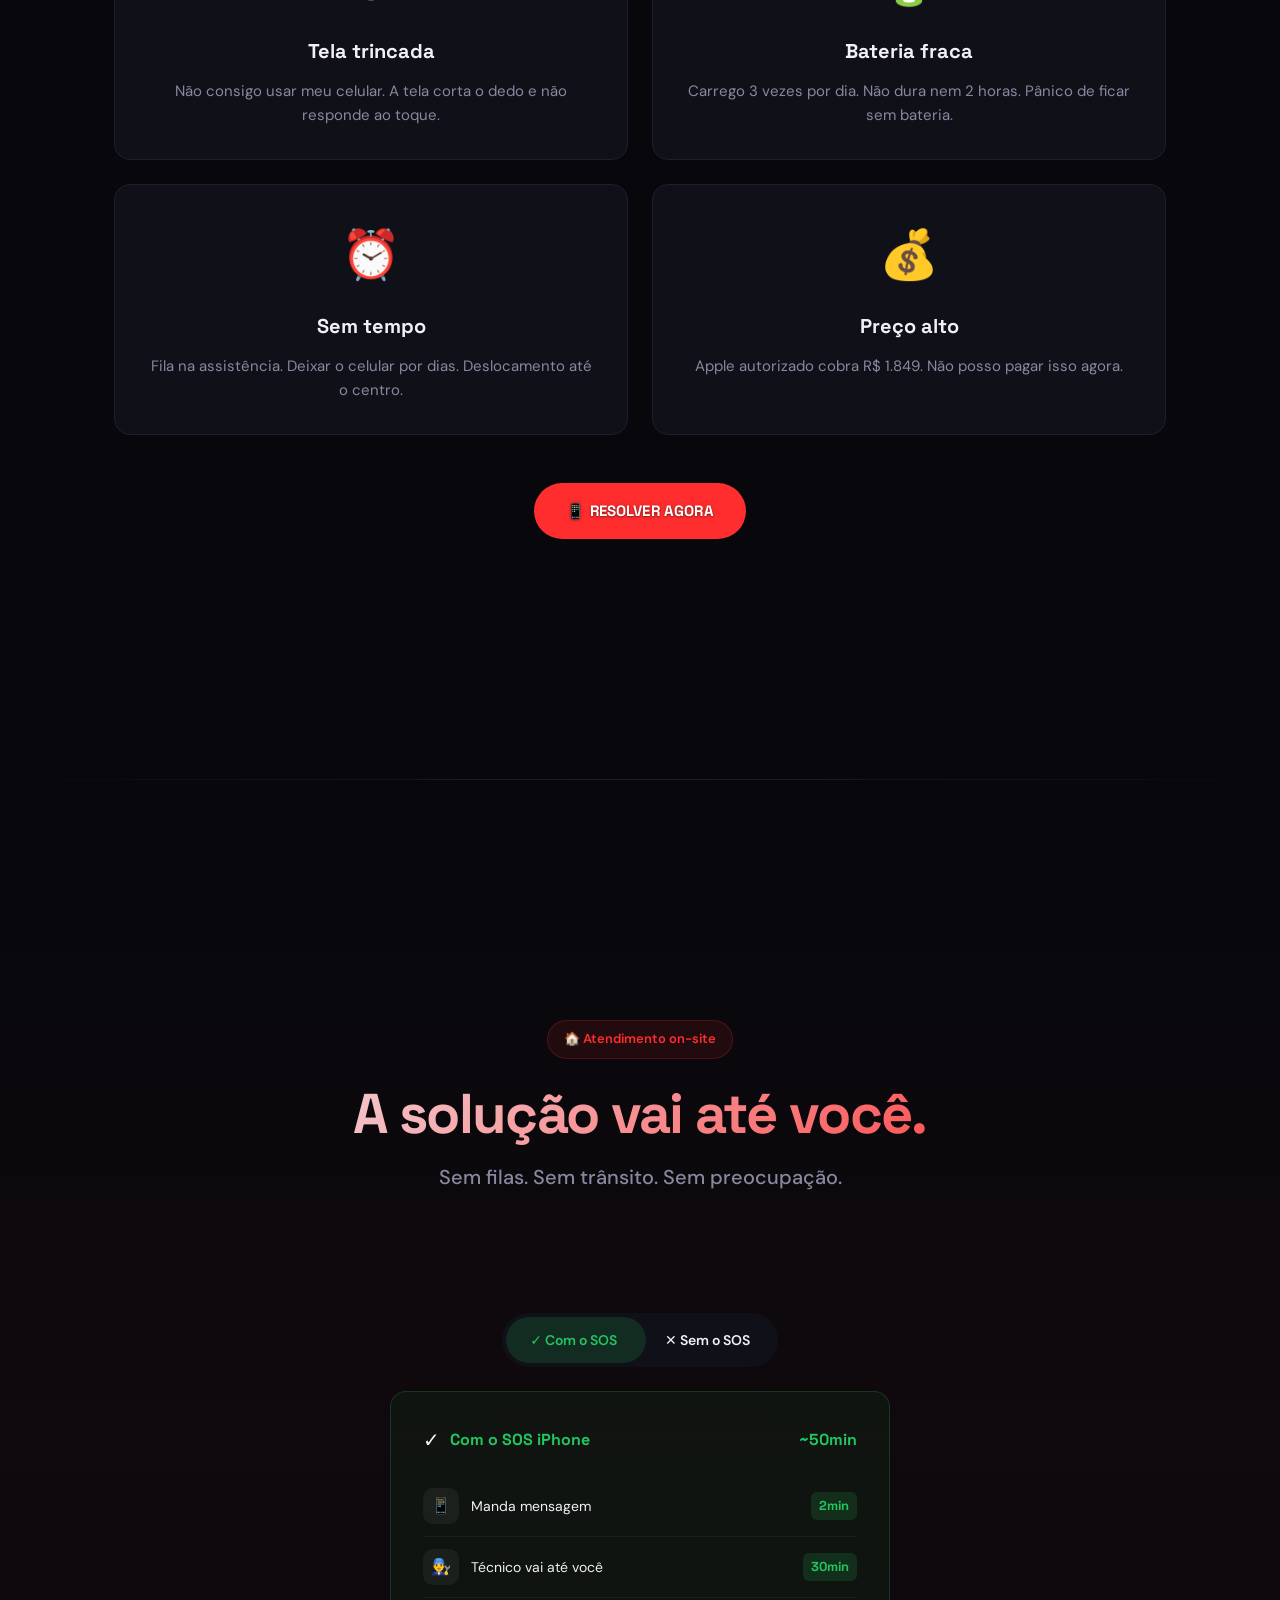
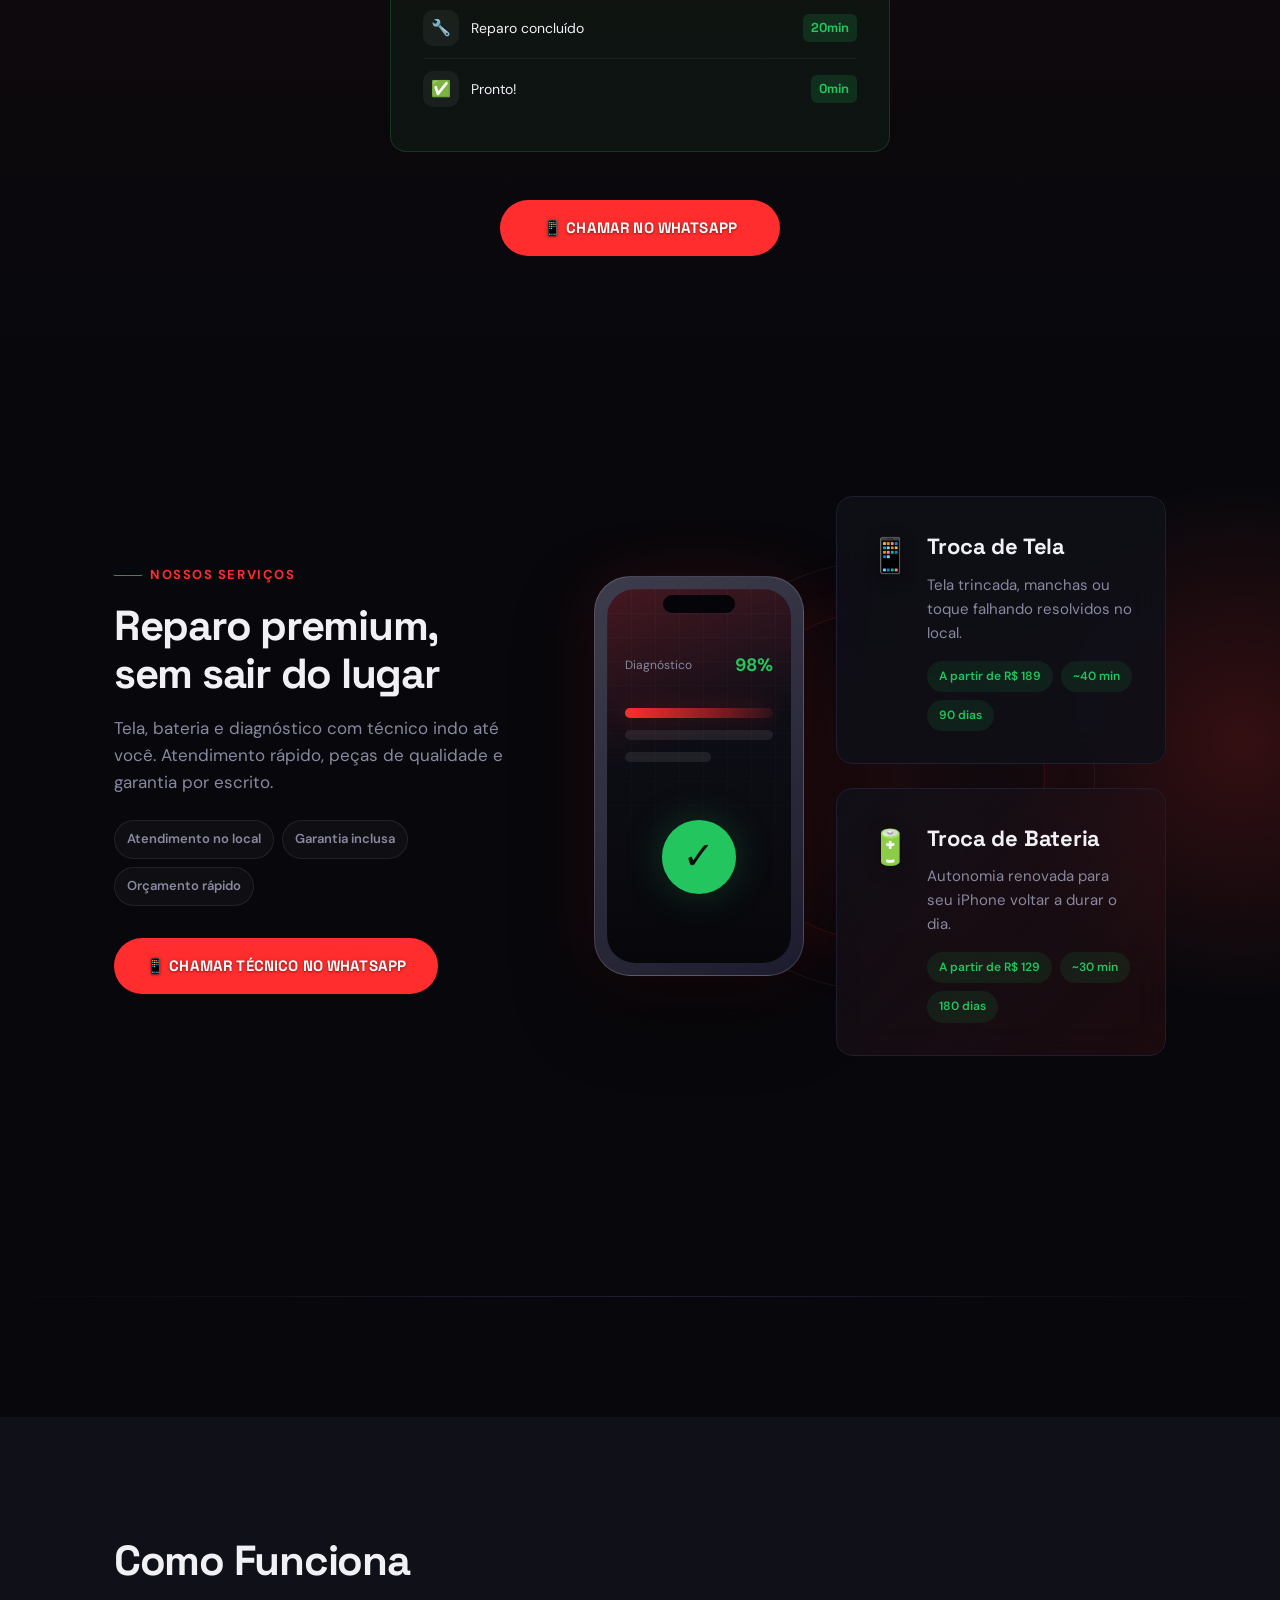
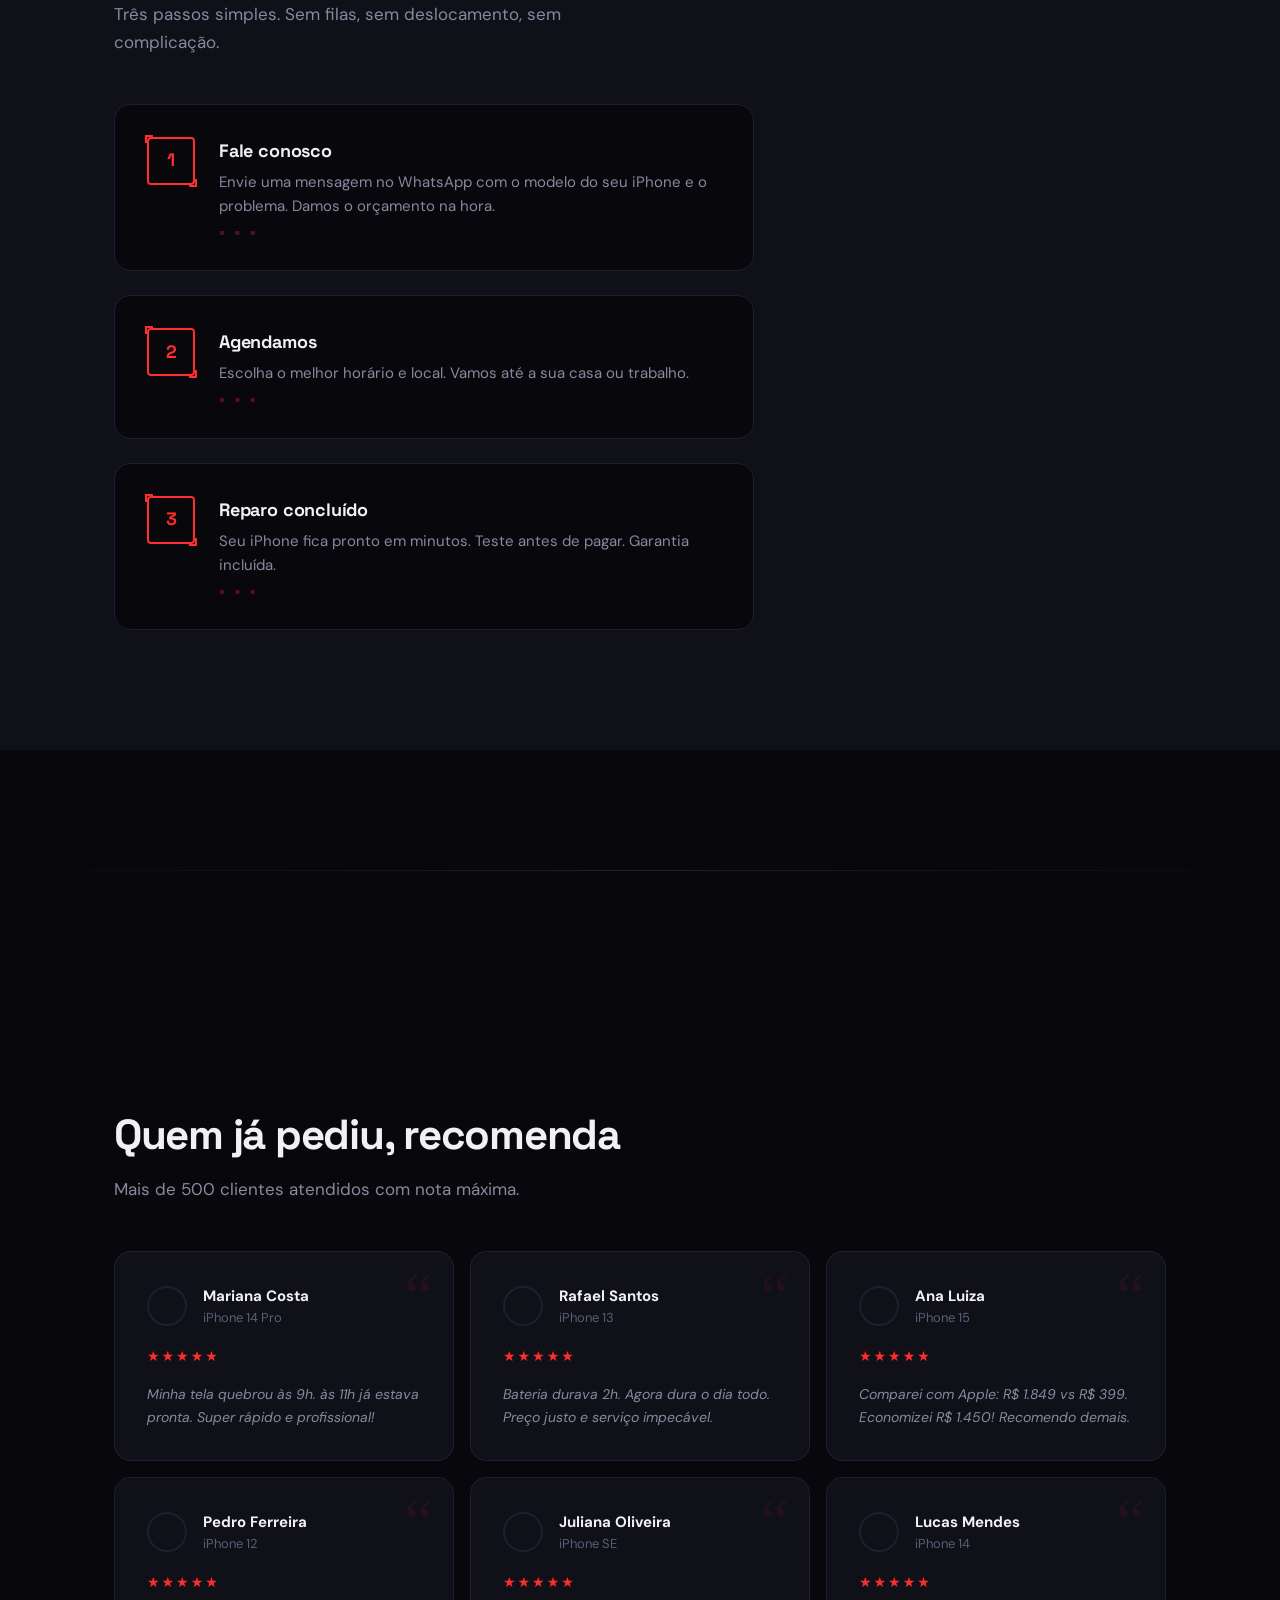
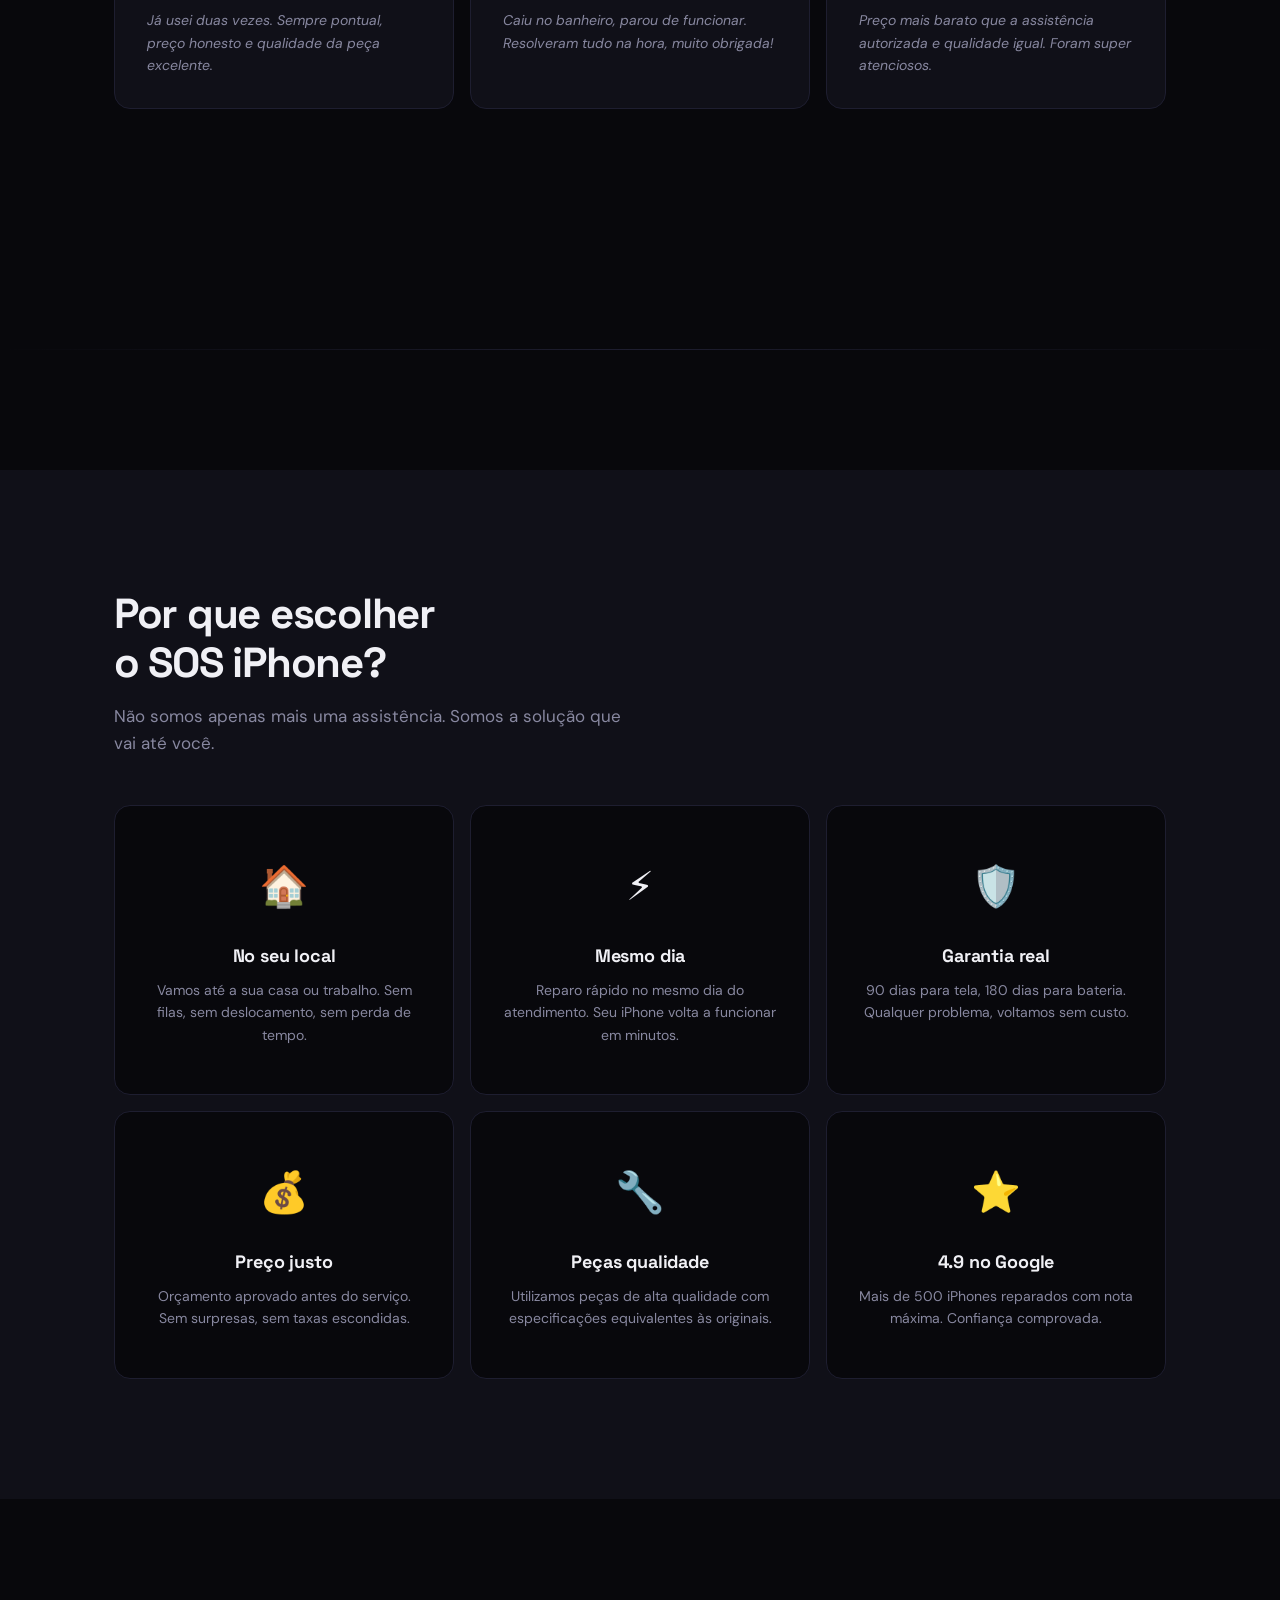
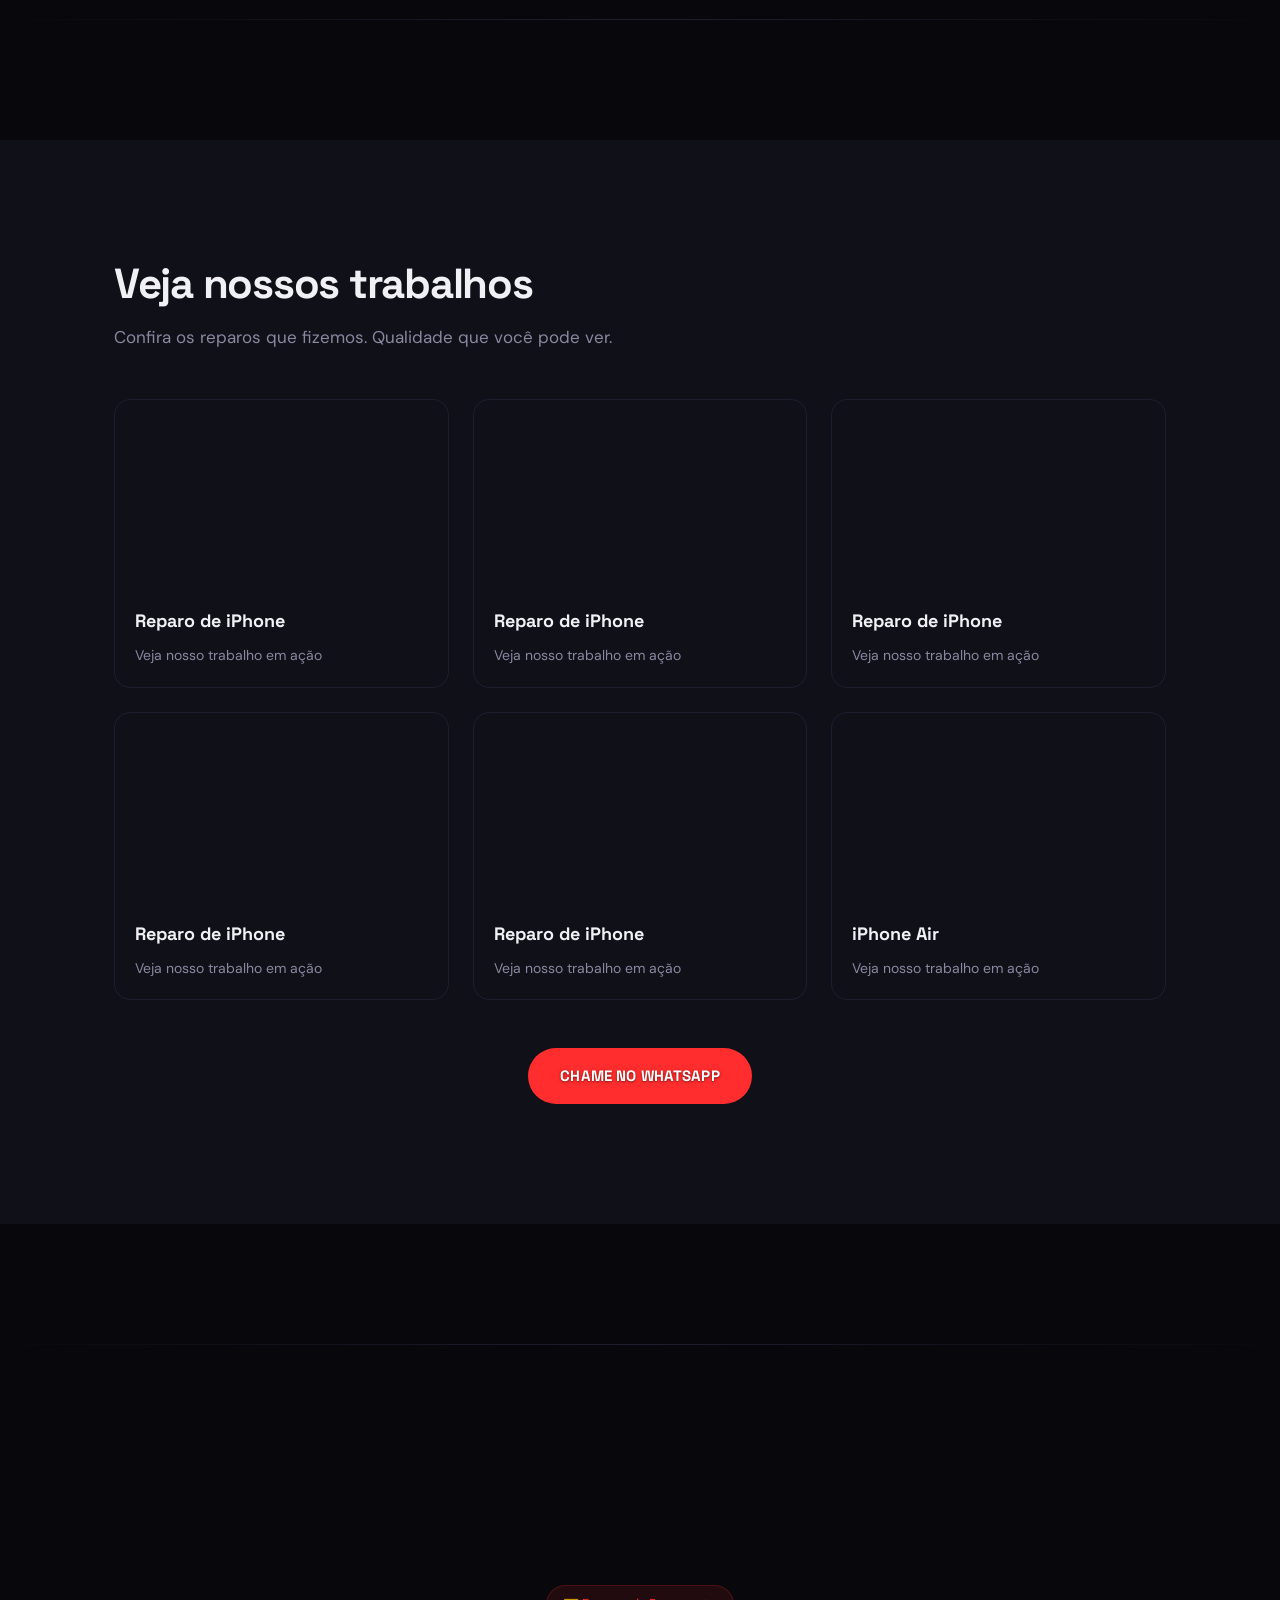
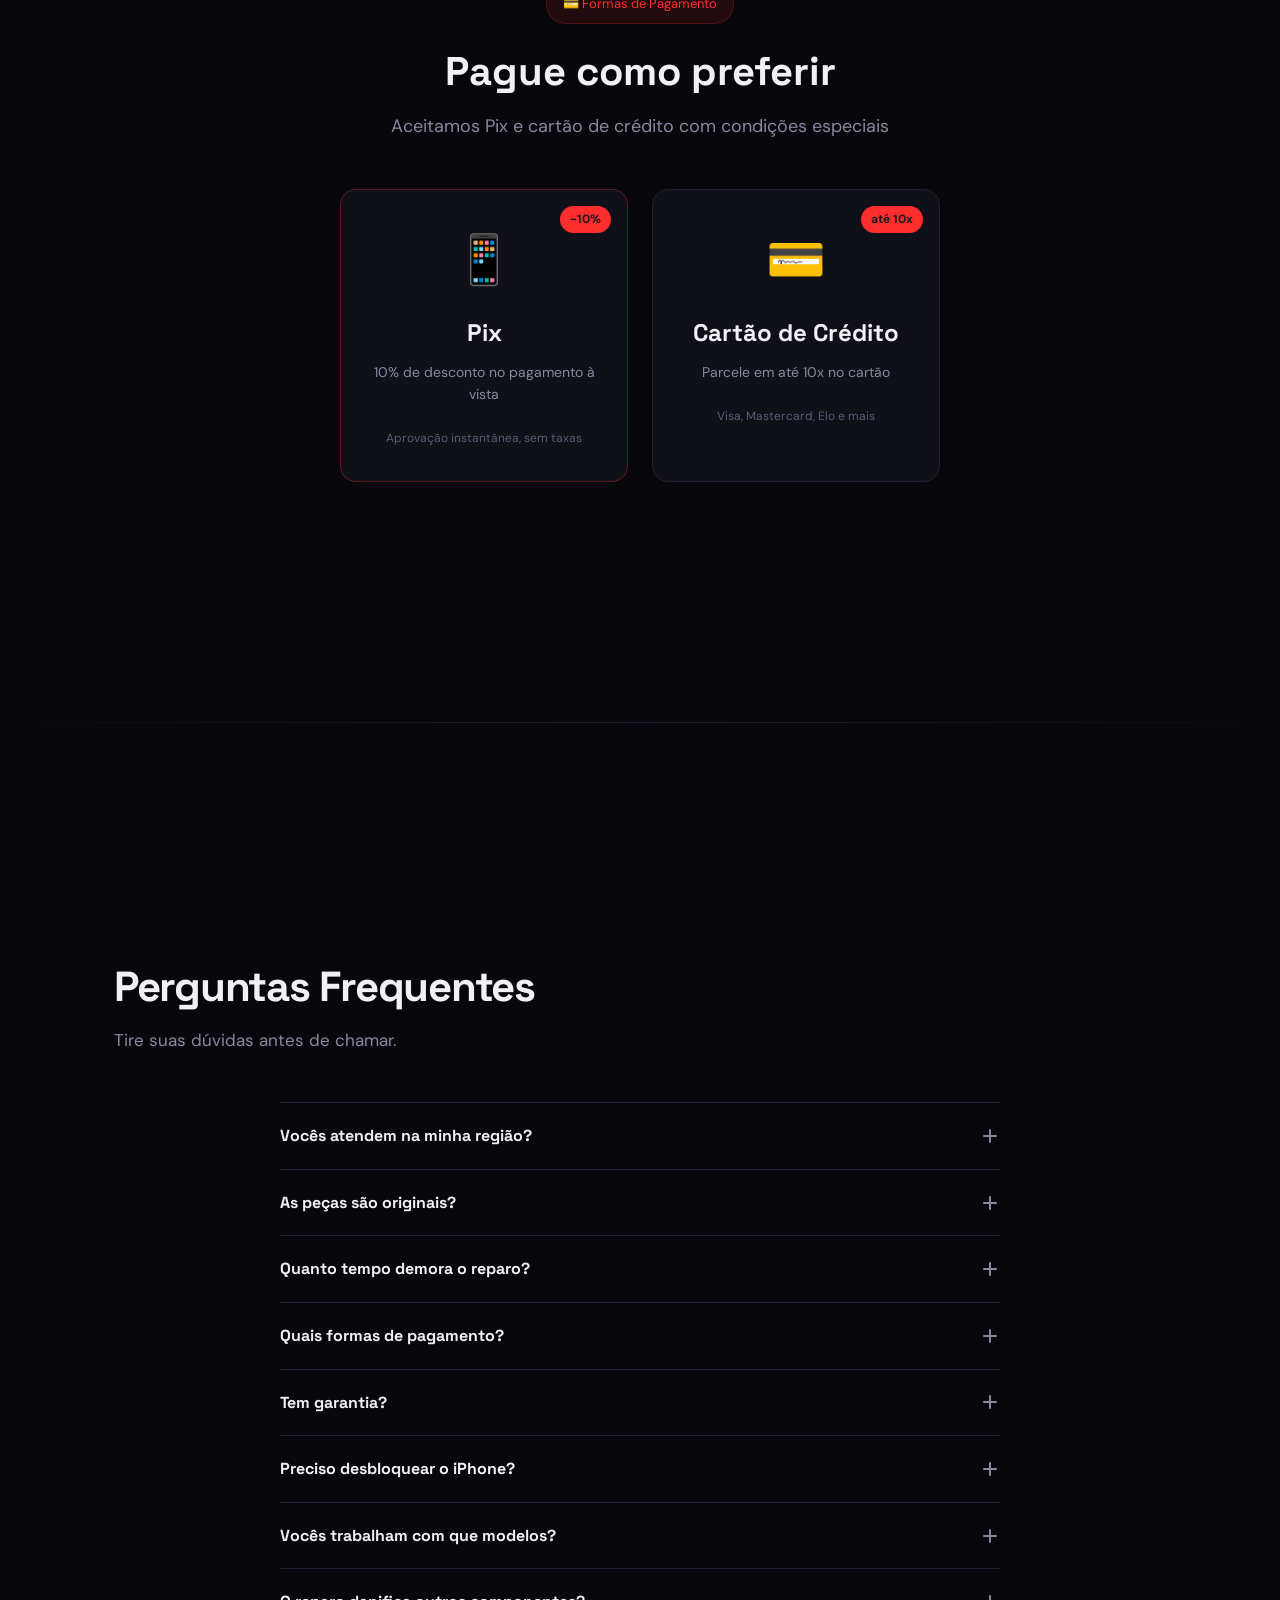
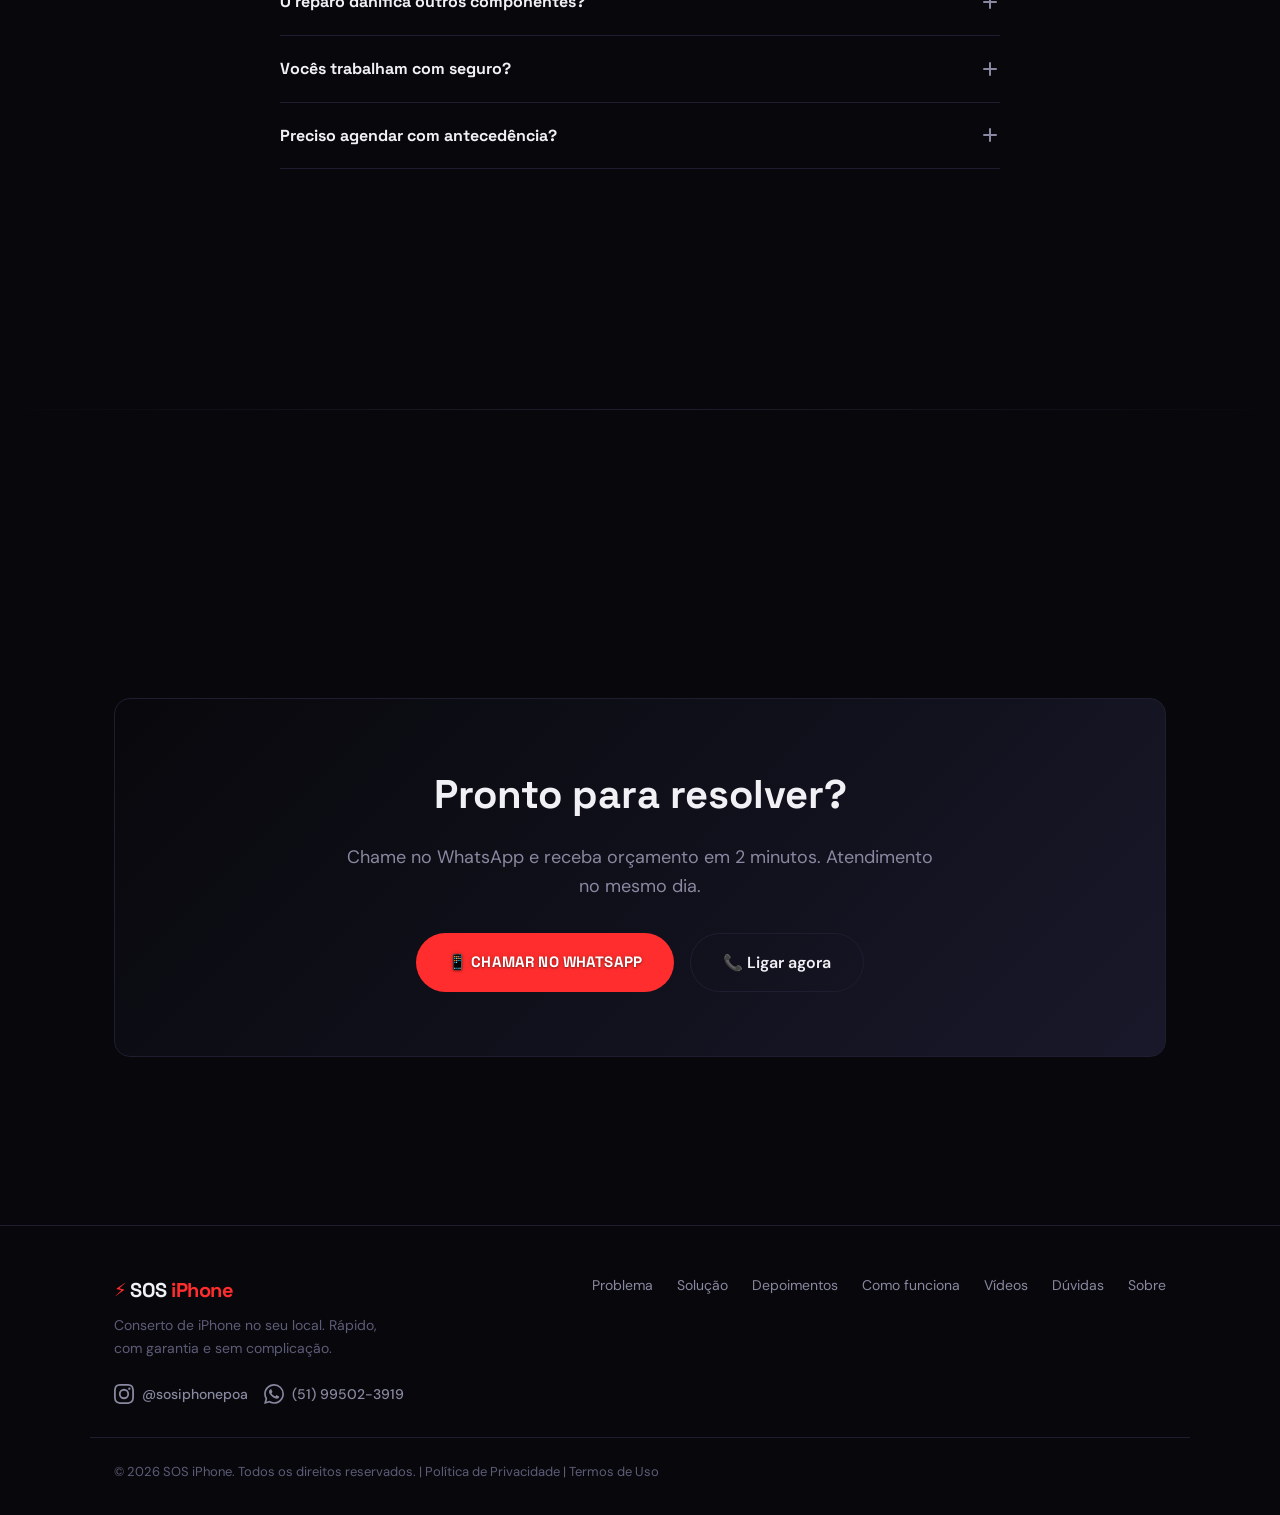
==== commit a0bc6e43: "feat: melhora hero com logo, preços e diferenciais" ====
--- a/index.html
+++ b/index.html
@@ -153,25 +153,57 @@
       
       <div class="container">
         <div class="hero-content">
-          <div class="hero-badge reveal">⚡ Atendemos 5 clientes por dia</div>
+          <!-- Logo -->
+          <div class="hero-logo reveal">
+            <span class="hero-logo-icon">⚡</span>
+            <span class="hero-logo-text">SOS<span>iPhone</span></span>
+          </div>
+          
+          <!-- Headline -->
           <h1 class="hero-title reveal">
-            <span class="hero-title-line">iPhone</span>
-            <span class="hero-title-line hero-title-accent">Parou?</span>
+            <span class="hero-title-line">Conserto de iPhone</span>
+            <span class="hero-title-line hero-title-accent">em Porto Alegre</span>
           </h1>
-          <p class="hero-sub reveal">
-            <span class="typewriter" data-text="Técnico vai até você. Reparo rápido com garantia. Vagas limitadas hoje."></span>
-          </p>
+          
+          <!-- Subtitle -->
+          <p class="hero-sub reveal">Técnico vai até você — na sua casa ou trabalho</p>
+          
+          <!-- Diferenciais -->
+          <div class="hero-differentials reveal">
+            <span class="diff-item">✅ Garantia 180 dias</span>
+            <span class="diff-divider">·</span>
+            <span class="diff-item">⚡ Pronto em 45min</span>
+            <span class="diff-divider">·</span>
+            <span class="diff-item">💰 Pix com 10% OFF</span>
+          </div>
+          
+          <!-- Preços -->
+          <div class="hero-prices reveal">
+            <div class="price-item">
+              <span class="price-label">Troca de tela</span>
+              <span class="price-value">a partir de R$ 189</span>
+            </div>
+            <div class="price-divider"></div>
+            <div class="price-item">
+              <span class="price-label">Troca de bateria</span>
+              <span class="price-value">a partir de R$ 129</span>
+            </div>
+          </div>
+          
+          <!-- CTA -->
           <a href="https://wa.me/5551995023919?text=Olá! Meu iPhone precisa de conserto" class="btn-primary hero-cta reveal" target="_blank" rel="noopener">
             <span class="cta-corner cta-corner--tl" aria-hidden="true"></span>
             <span class="cta-corner cta-corner--br" aria-hidden="true"></span>
             📱 Garantir minha vaga
           </a>
+          
+          <!-- Trust -->
           <div class="hero-trust reveal">
             <span>⭐ 4.9 no Google</span>
             <span class="hero-trust-divider"></span>
             <span>500+ clientes</span>
             <span class="hero-trust-divider"></span>
-            <span>Garantia 180 dias</span>
+            <span>Orçamento grátis</span>
           </div>
         </div>
       </div>
--- a/css/styles.css
+++ b/css/styles.css
@@ -353,6 +353,89 @@
   z-index: 2;
 }
 
+/* Hero Logo */
+.hero-logo {
+  display: flex;
+  align-items: center;
+  justify-content: center;
+  gap: var(--space-sm);
+  margin-bottom: var(--space-xl);
+}
+
+.hero-logo-icon {
+  font-size: 32px;
+}
+
+.hero-logo-text {
+  font-family: var(--font-display);
+  font-size: 28px;
+  font-weight: 700;
+  letter-spacing: -0.02em;
+  color: var(--text);
+}
+
+.hero-logo-text span {
+  color: var(--red);
+}
+
+/* Hero Differentials */
+.hero-differentials {
+  display: flex;
+  align-items: center;
+  justify-content: center;
+  gap: var(--space-md);
+  margin-bottom: var(--space-xl);
+  flex-wrap: wrap;
+}
+
+.diff-item {
+  font-size: 14px;
+  font-weight: 600;
+  color: var(--text-secondary);
+}
+
+.diff-divider {
+  color: var(--text-muted);
+}
+
+/* Hero Prices */
+.hero-prices {
+  display: flex;
+  align-items: center;
+  justify-content: center;
+  gap: var(--space-xl);
+  margin-bottom: var(--space-xl);
+  padding: var(--space-lg) var(--space-xl);
+  background: rgba(255, 45, 45, 0.05);
+  border: 1px solid rgba(255, 45, 45, 0.15);
+  border-radius: var(--radius-lg);
+  flex-wrap: wrap;
+}
+
+.price-item {
+  text-align: center;
+}
+
+.price-label {
+  display: block;
+  font-size: 13px;
+  color: var(--text-muted);
+  margin-bottom: 4px;
+}
+
+.price-value {
+  font-family: var(--font-display);
+  font-size: 18px;
+  font-weight: 700;
+  color: var(--red);
+}
+
+.price-divider {
+  width: 1px;
+  height: 40px;
+  background: var(--border);
+}
+
 .hero-badge {
   display: inline-block;
   background: rgba(255, 45, 45, 0.08);
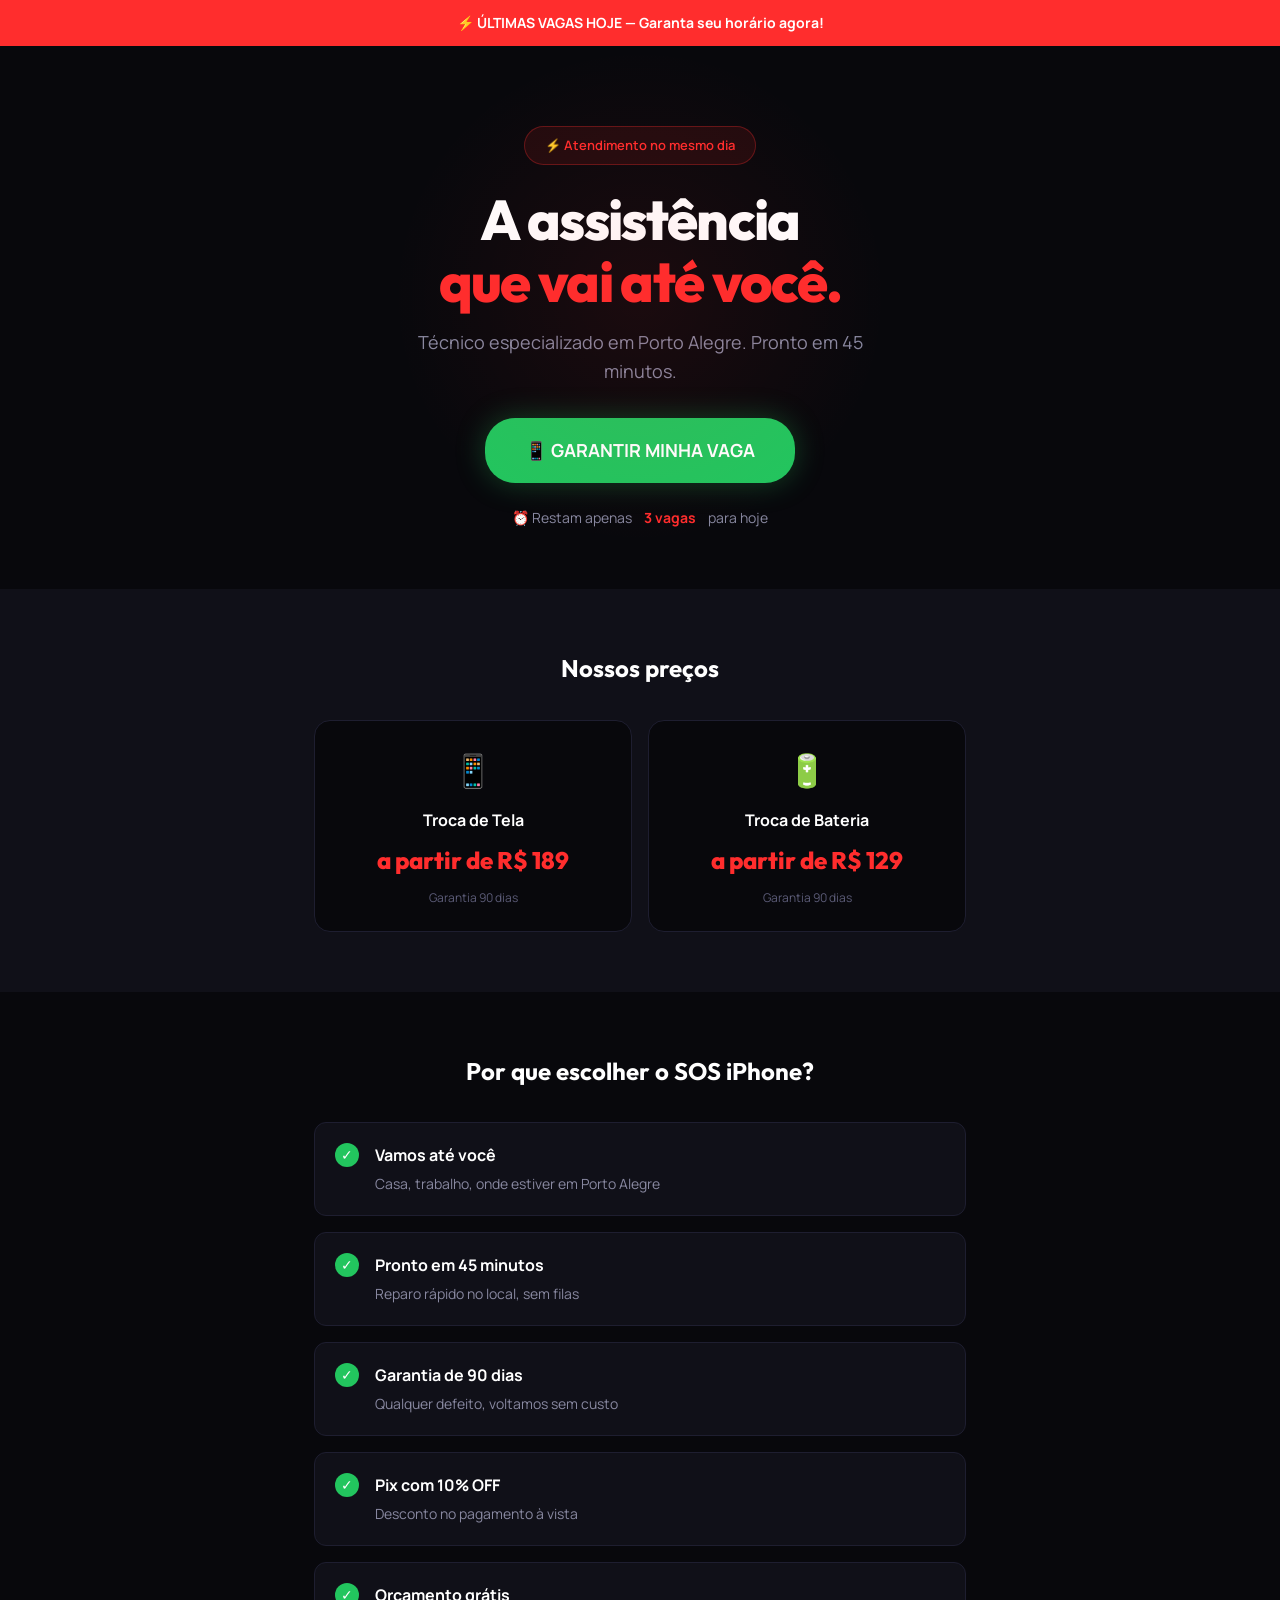
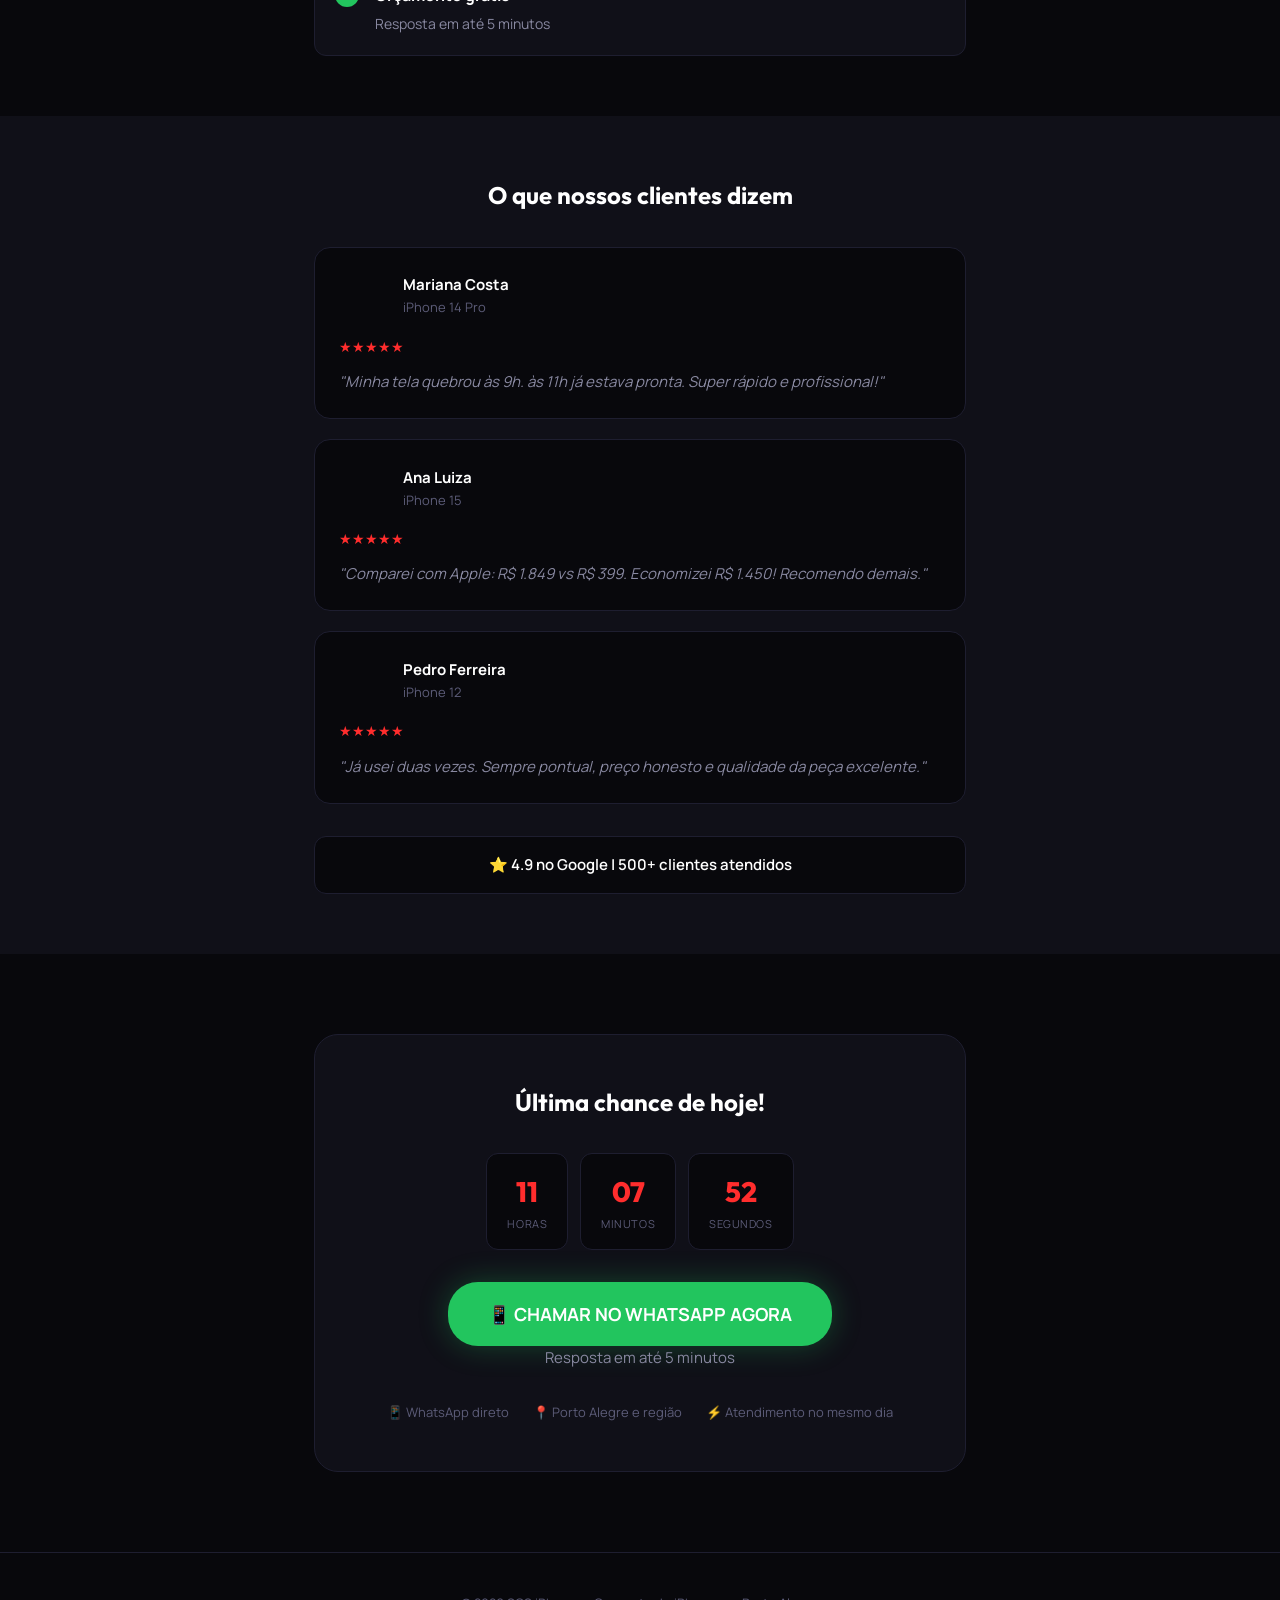
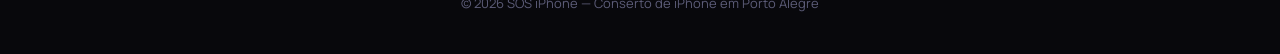
==== commit 3920869d: "feat: landing page de alta conversão no index" ====
--- a/index.html
+++ b/index.html
@@ -3,957 +3,587 @@
 <head>
   <meta charset="UTF-8">
   <meta name="viewport" content="width=device-width, initial-scale=1.0">
-  <title>SOS iPhone — Conserto de iPhone no seu local em Porto Alegre | Troca de Tela e Bateria</title>
-  <meta name="description" content="Troca de tela e bateria para iPhone no seu local em Porto Alegre. Atendimento no mesmo dia, garantia de até 180 dias. Técnico vai até você. Economia de até 77% vs Apple autorizado.">
-  <meta name="keywords" content="conserto iphone, troca tela iphone, troca bateria iphone, assistencia iphone, iphone porto alegre, reparo iphone, tecnico iphone, conserto celular">
-  <meta name="author" content="SOS iPhone">
-  <meta name="theme-color" content="#08080C">
-  <meta name="robots" content="index, follow">
-  <meta name="language" content="pt-BR">
-  <meta name="revisit-after" content="7 days">
-  
-  <!-- Open Graph / Facebook -->
-  <meta property="og:type" content="website">
-  <meta property="og:url" content="https://sosiphonepoa.com.br/">
-  <meta property="og:title" content="SOS iPhone — Conserto de iPhone no seu local em Porto Alegre">
-  <meta property="og:description" content="Troca de tela e bateria para iPhone no seu local. Atendimento no mesmo dia, garantia de até 180 dias. Economia de até 77% vs Apple autorizado.">
-  <meta property="og:image" content="https://sosiphonepoa.com.br/og-image.png">
-  <meta property="og:locale" content="pt_BR">
-  <meta property="og:site_name" content="SOS iPhone">
-  
-  <!-- Twitter -->
-  <meta name="twitter:card" content="summary_large_image">
-  <meta name="twitter:url" content="https://sosiphonepoa.com.br/">
-  <meta name="twitter:title" content="SOS iPhone — Conserto de iPhone no seu local em Porto Alegre">
-  <meta name="twitter:description" content="Troca de tela e bateria para iPhone no seu local. Atendimento no mesmo dia, garantia de até 180 dias.">
-  <meta name="twitter:image" content="https://sosiphonepoa.com.br/og-image.png">
-  
-  <!-- Canonical -->
-  <link rel="canonical" href="https://sosiphonepoa.com.br/">
-  
-  <!-- Fonts -->
+  <title>SOS iPhone — Conserto de iPhone em Porto Alegre | Atendimento no Mesmo Dia</title>
+  <meta name="description" content="Troca de tela e bateria para iPhone no seu local em Porto Alegre. Atendimento no mesmo dia, garantia de até 90 dias. Técnico vai até você.">
   <link rel="preconnect" href="https://fonts.googleapis.com">
   <link rel="preconnect" href="https://fonts.gstatic.com" crossorigin>
-  <link rel="preload" as="style" href="https://fonts.googleapis.com/css2?family=DM+Sans:ital,opsz,wght@0,9..40,400;0,9..40,500;0,9..40,700;1,9..40,400&family=Space+Grotesk:wght@500;700&display=swap">
-  <link href="https://fonts.googleapis.com/css2?family=DM+Sans:ital,opsz,wght@0,9..40,400;0,9..40,500;0,9..40,700;1,9..40,400&family=Space+Grotesk:wght@500;700&display=swap" rel="stylesheet">
-  
-  <!-- PWA Manifest -->
-  <link rel="manifest" href="manifest.json">
-  <meta name="apple-mobile-web-app-capable" content="yes">
-  <meta name="apple-mobile-web-app-status-bar-style" content="black-translucent">
-  <meta name="apple-mobile-web-app-title" content="SOS iPhone">
-  <link rel="apple-touch-icon" href="icons/icon-192x192.png">
-  
-  <!-- Styles -->
-  <link rel="stylesheet" href="css/styles.css">
-  
-  <!-- Favicon -->
-  <link rel="icon" type="image/svg+xml" href="data:image/svg+xml,<svg xmlns='http://www.w3.org/2000/svg' viewBox='0 0 100 100'><text y='.9em' font-size='90'>🔧</text></svg>">
-  
-  <!-- Schema.org -->
-  <script type="application/ld+json">
-  {
-    "@context": "https://schema.org",
-    "@type": "LocalBusiness",
-    "name": "SOS iPhone",
-    "description": "Conserto de iPhone no seu local em Porto Alegre",
-    "url": "https://sosiphonepoa.com.br",
-    "telephone": "+5551995023919",
-    "address": {
-      "@type": "PostalAddress",
-      "addressLocality": "Porto Alegre",
-      "addressRegion": "RS",
-      "addressCountry": "BR"
-    },
-    "aggregateRating": {
-      "@type": "AggregateRating",
-      "ratingValue": "4.9",
-      "reviewCount": "500"
-    },
-    "priceRange": "$$"
-  }
-  </script>
-  
-  <!-- Google Analytics -->
-  <script async src="https://www.googletagmanager.com/gtag/js?id=G-PV3BX71MKK"></script>
-  <script>
-    window.dataLayer = window.dataLayer || [];
-    function gtag(){dataLayer.push(arguments);}
-    gtag('js', new Date());
-    gtag('config', 'G-PV3BX71MKK');
-    
-    // Enhanced tracking
-    gtag('event', 'page_view', {
-      'event_category': 'engagement',
-      'event_label': 'landing_page'
-    });
-  </script>
-  
-  <!-- Facebook Pixel -->
-  <script>
-    !function(f,b,e,v,n,t,s)
-    {if(f.fbq)return;n=f.fbq=function(){n.callMethod?
-    n.callMethod.apply(n,arguments):n.queue.push(arguments)};
-    if(!f._fbq)f._fbq=n;n.push=n;n.loaded=!0;n.version='2.0';
-    n.queue=[];t=b.createElement(e);t.async=!0;
-    t.src=v;s=b.getElementsByTagName(e)[0];
-    s.parentNode.insertBefore(t,s)}(window, document,'script',
-    'https://connect.facebook.net/en_US/fbevents.js');
-    fbq('init', 'SEU_PIXEL_ID_AQUI');
-    fbq('track', 'PageView');
-  </script>
-  <noscript>
-    <img height="1" width="1" style="display:none" src="https://www.facebook.com/tr?id=SEU_PIXEL_ID_AQUI&ev=PageView&noscript=1"/>
-  </noscript>
+  <link href="https://fonts.googleapis.com/css2?family=Manrope:wght@400;500;600;700;800&family=Outfit:wght@400;500;600;700;800;900&display=swap" rel="stylesheet">
   <style>
-    /* Critical CSS - prevent FOUC */
-    body { opacity: 1; transition: opacity 0.3s; }
-    .hero-badge, .hero-title, .hero-sub, .hero-cta, .hero-trust { opacity: 0; transform: translateY(20px); }
-    .hero.loaded .hero-badge { opacity: 1; transform: none; transition: opacity 0.5s 0.1s, transform 0.5s 0.1s; }
-    .hero.loaded .hero-title { opacity: 1; transform: none; transition: opacity 0.5s 0.2s, transform 0.5s 0.2s; }
-    .hero.loaded .hero-sub { opacity: 1; transform: none; transition: opacity 0.5s 0.3s, transform 0.5s 0.3s; }
-    .hero.loaded .hero-cta { opacity: 1; transform: none; transition: opacity 0.5s 0.4s, transform 0.5s 0.4s; }
-    .hero.loaded .hero-trust { opacity: 1; transform: none; transition: opacity 0.5s 0.5s, transform 0.5s 0.5s; }
+    :root {
+      --bg: #08080C;
+      --bg-surface: #101018;
+      --bg-raised: #18182A;
+      --border: #1E1E30;
+      --red: #FF2D2D;
+      --red-hover: #FF4D4D;
+      --red-glow: rgba(255, 45, 45, 0.15);
+      --green: #22C55E;
+      --text: #FFFFFF;
+      --text-secondary: #8888A0;
+      --text-muted: #5C5C78;
+    }
+    * { margin: 0; padding: 0; box-sizing: border-box; }
+    html { scroll-behavior: smooth; }
+    body {
+      font-family: 'Manrope', sans-serif;
+      background: var(--bg);
+      color: var(--text);
+      line-height: 1.6;
+    }
+    .container {
+      max-width: 700px;
+      margin: 0 auto;
+      padding: 0 24px;
+    }
+
+    /* Urgency Bar */
+    .urgency-bar {
+      background: var(--red);
+      color: white;
+      text-align: center;
+      padding: 12px;
+      font-weight: 700;
+      font-size: 14px;
+      position: sticky;
+      top: 0;
+      z-index: 100;
+    }
+
+    /* Hero */
+    .hero {
+      padding: 80px 0 60px;
+      text-align: center;
+      position: relative;
+    }
+    .hero::before {
+      content: '';
+      position: absolute;
+      top: 0;
+      left: 50%;
+      transform: translateX(-50%);
+      width: 500px;
+      height: 500px;
+      background: radial-gradient(circle, rgba(255, 45, 45, 0.08) 0%, transparent 70%);
+      pointer-events: none;
+    }
+    .hero-badge {
+      display: inline-flex;
+      align-items: center;
+      gap: 8px;
+      background: rgba(255, 45, 45, 0.1);
+      border: 1px solid rgba(255, 45, 45, 0.3);
+      color: var(--red);
+      padding: 8px 20px;
+      border-radius: 30px;
+      font-size: 13px;
+      font-weight: 600;
+      margin-bottom: 24px;
+    }
+    .hero h1 {
+      font-family: 'Outfit', sans-serif;
+      font-size: clamp(36px, 8vw, 56px);
+      font-weight: 800;
+      line-height: 1.1;
+      margin-bottom: 16px;
+      letter-spacing: -0.03em;
+    }
+    .hero h1 span { color: var(--red); }
+    .hero-sub {
+      font-size: 18px;
+      color: var(--text-secondary);
+      margin-bottom: 32px;
+      max-width: 500px;
+      margin-left: auto;
+      margin-right: auto;
+    }
+
+    /* CTA Button */
+    .cta-btn {
+      display: inline-flex;
+      align-items: center;
+      gap: 10px;
+      background: var(--green);
+      color: white;
+      padding: 18px 40px;
+      border-radius: 30px;
+      font-weight: 700;
+      font-size: 18px;
+      text-decoration: none;
+      transition: all 0.3s;
+      box-shadow: 0 0 30px rgba(34, 197, 94, 0.3);
+      animation: cta-pulse 2s infinite;
+    }
+    @keyframes cta-pulse {
+      0%, 100% { box-shadow: 0 0 30px rgba(34, 197, 94, 0.3); }
+      50% { box-shadow: 0 0 50px rgba(34, 197, 94, 0.5); }
+    }
+    .cta-btn:hover {
+      transform: translateY(-2px);
+      box-shadow: 0 0 60px rgba(34, 197, 94, 0.5);
+    }
+
+    /* Urgency Counter */
+    .urgency-counter {
+      display: flex;
+      align-items: center;
+      justify-content: center;
+      gap: 12px;
+      margin-top: 24px;
+      color: var(--text-secondary);
+      font-size: 14px;
+    }
+    .urgency-counter span { color: var(--red); font-weight: 700; }
+
+    /* Price Section */
+    .price-section {
+      padding: 60px 0;
+      background: var(--bg-surface);
+    }
+    .price-title {
+      font-family: 'Outfit', sans-serif;
+      font-size: 24px;
+      font-weight: 700;
+      text-align: center;
+      margin-bottom: 32px;
+    }
+    .price-cards {
+      display: grid;
+      grid-template-columns: 1fr 1fr;
+      gap: 16px;
+    }
+    .price-card {
+      background: var(--bg);
+      border: 1px solid var(--border);
+      border-radius: 16px;
+      padding: 24px;
+      text-align: center;
+      transition: all 0.3s;
+    }
+    .price-card:hover {
+      border-color: var(--red);
+    }
+    .price-card-icon {
+      font-size: 32px;
+      margin-bottom: 12px;
+    }
+    .price-card h3 {
+      font-size: 16px;
+      font-weight: 700;
+      margin-bottom: 8px;
+    }
+    .price-card-value {
+      font-family: 'Outfit', sans-serif;
+      font-size: 24px;
+      font-weight: 800;
+      color: var(--red);
+    }
+    .price-card-note {
+      font-size: 12px;
+      color: var(--text-muted);
+      margin-top: 8px;
+    }
+
+    /* Benefits */
+    .benefits {
+      padding: 60px 0;
+    }
+    .benefits-title {
+      font-family: 'Outfit', sans-serif;
+      font-size: 24px;
+      font-weight: 700;
+      text-align: center;
+      margin-bottom: 32px;
+    }
+    .benefits-list {
+      display: flex;
+      flex-direction: column;
+      gap: 16px;
+    }
+    .benefit-item {
+      display: flex;
+      align-items: flex-start;
+      gap: 16px;
+      padding: 20px;
+      background: var(--bg-surface);
+      border: 1px solid var(--border);
+      border-radius: 12px;
+    }
+    .benefit-check {
+      width: 24px;
+      height: 24px;
+      background: var(--green);
+      border-radius: 50%;
+      display: flex;
+      align-items: center;
+      justify-content: center;
+      font-size: 14px;
+      flex-shrink: 0;
+    }
+    .benefit-content h3 {
+      font-size: 16px;
+      font-weight: 700;
+      margin-bottom: 4px;
+    }
+    .benefit-content p {
+      font-size: 14px;
+      color: var(--text-secondary);
+    }
+
+    /* Testimonials */
+    .testimonials {
+      padding: 60px 0;
+      background: var(--bg-surface);
+    }
+    .testimonials-title {
+      font-family: 'Outfit', sans-serif;
+      font-size: 24px;
+      font-weight: 700;
+      text-align: center;
+      margin-bottom: 32px;
+    }
+    .testimonials-grid {
+      display: flex;
+      flex-direction: column;
+      gap: 20px;
+    }
+    .testimonial-card {
+      background: var(--bg);
+      border: 1px solid var(--border);
+      border-radius: 16px;
+      padding: 24px;
+    }
+    .testimonial-header {
+      display: flex;
+      align-items: center;
+      gap: 16px;
+      margin-bottom: 16px;
+    }
+    .testimonial-avatar {
+      width: 48px;
+      height: 48px;
+      border-radius: 50%;
+      background: var(--bg-raised);
+      display: flex;
+      align-items: center;
+      justify-content: center;
+      font-size: 20px;
+      flex-shrink: 0;
+    }
+    .testimonial-info h4 {
+      font-size: 15px;
+      font-weight: 700;
+    }
+    .testimonial-info p {
+      font-size: 13px;
+      color: var(--text-muted);
+    }
+    .testimonial-stars {
+      color: var(--red);
+      font-size: 14px;
+      margin-bottom: 12px;
+    }
+    .testimonial-text {
+      font-size: 15px;
+      color: var(--text-secondary);
+      font-style: italic;
+    }
+    .social-proof {
+      text-align: center;
+      margin-top: 32px;
+      padding: 16px;
+      background: var(--bg);
+      border: 1px solid var(--border);
+      border-radius: 12px;
+    }
+    .social-proof p {
+      font-size: 15px;
+      font-weight: 600;
+    }
+
+    /* Final CTA */
+    .final-cta {
+      padding: 80px 0;
+      text-align: center;
+    }
+    .final-cta-content {
+      background: var(--bg-surface);
+      border: 1px solid var(--border);
+      border-radius: 24px;
+      padding: 48px 32px;
+    }
+    .countdown {
+      display: flex;
+      justify-content: center;
+      gap: 12px;
+      margin-bottom: 32px;
+    }
+    .countdown-item {
+      background: var(--bg);
+      border: 1px solid var(--border);
+      border-radius: 12px;
+      padding: 16px 20px;
+      text-align: center;
+      min-width: 80px;
+    }
+    .countdown-value {
+      font-family: 'Outfit', sans-serif;
+      font-size: 28px;
+      font-weight: 800;
+      color: var(--red);
+    }
+    .countdown-label {
+      font-size: 11px;
+      color: var(--text-muted);
+      text-transform: uppercase;
+      letter-spacing: 0.05em;
+    }
+    .final-sub {
+      color: var(--text-secondary);
+      font-size: 15px;
+      margin-bottom: 32px;
+    }
+    .final-features {
+      display: flex;
+      justify-content: center;
+      gap: 24px;
+      margin-top: 24px;
+      flex-wrap: wrap;
+    }
+    .final-feature {
+      display: flex;
+      align-items: center;
+      gap: 8px;
+      font-size: 13px;
+      color: var(--text-muted);
+    }
+
+    /* Footer */
+    footer {
+      padding: 40px 0;
+      text-align: center;
+      border-top: 1px solid var(--border);
+      color: var(--text-muted);
+      font-size: 13px;
+    }
+
+    /* Mobile Adjustments */
+    @media (max-width: 640px) {
+      .price-cards { grid-template-columns: 1fr; }
+      .countdown { flex-direction: column; align-items: center; }
+      .countdown-item { width: 100%; max-width: 200px; }
+      .final-features { flex-direction: column; align-items: center; gap: 12px; }
+    }
+
+    /* Reduced Motion */
+    @media (prefers-reduced-motion: reduce) {
+      .cta-btn { animation: none; }
+    }
   </style>
 </head>
 <body>
-  <a href="#main" class="skip-link">Pular para o conteúdo</a>
-
-  <nav class="nav" aria-label="Navegação principal">
-    <div class="container nav-inner">
-      <a href="#" class="nav-logo" aria-label="SOS iPhone — Página inicial">
-        <span class="nav-logo-icon">⚡</span> SOS<span>iPhone</span>
+  <!-- Urgency Bar -->
+  <div class="urgency-bar">
+    ⚡ ÚLTIMAS VAGAS HOJE — Garanta seu horário agora!
+  </div>
+
+  <!-- Hero -->
+  <section class="hero">
+    <div class="container">
+      <div class="hero-badge">⚡ Atendimento no mesmo dia</div>
+      <h1>A assistência<br><span>que vai até você.</span></h1>
+      <p class="hero-sub">Técnico especializado em Porto Alegre. Pronto em 45 minutos.</p>
+      
+      <a href="https://wa.me/5551995023919?text=Olá! Meu iPhone precisa de conserto. Ainda tem vaga?" class="cta-btn" target="_blank">
+        📱 GARANTIR MINHA VAGA
       </a>
-      <div class="nav-links">
-        <a href="#dor">Problema</a>
-        <a href="#solucao">Solução</a>
-        <a href="#depoimentos">Depoimentos</a>
-        <a href="#como-funciona">Como funciona</a>
-        <a href="#videos">Vídeos</a>
-        <a href="#faq">Dúvidas</a>
-      </div>
-      <div class="nav-social">
-        <a href="https://www.instagram.com/sosiphonepoa" target="_blank" rel="noopener" aria-label="Instagram" class="nav-social-link">
-          <svg width="18" height="18" viewBox="0 0 24 24" fill="currentColor"><path d="M12 2.163c3.204 0 3.584.012 4.85.07 3.252.148 4.771 1.691 4.919 4.919.058 1.265.069 1.645.069 4.849 0 3.205-.012 3.584-.069 4.849-.149 3.225-1.664 4.771-4.919 4.919-1.266.058-1.644.07-4.85.07-3.204 0-3.584-.012-4.849-.07-3.26-.149-4.771-1.699-4.919-4.92-.058-1.265-.07-1.644-.07-4.849 0-3.204.013-3.583.07-4.849.149-3.227 1.664-4.771 4.919-4.919 1.266-.057 1.645-.069 4.849-.069zM12 0C8.741 0 8.333.014 7.053.072 2.695.272.273 2.69.073 7.052.014 8.333 0 8.741 0 12c0 3.259.014 3.668.072 4.948.2 4.358 2.618 6.78 6.98 6.98C8.333 23.986 8.741 24 12 24c3.259 0 3.668-.014 4.948-.072 4.354-.2 6.782-2.618 6.979-6.98.059-1.28.073-1.689.073-4.948 0-3.259-.014-3.667-.072-4.947-.196-4.354-2.617-6.78-6.979-6.98C15.668.014 15.259 0 12 0zm0 5.838a6.162 6.162 0 100 12.324 6.162 6.162 0 000-12.324zM12 16a4 4 0 110-8 4 4 0 010 8zm6.406-11.845a1.44 1.44 0 100 2.881 1.44 1.44 0 000-2.881z"/></svg>
-        </a>
-        <a href="https://wa.me/5551995023919" target="_blank" rel="noopener" aria-label="WhatsApp" class="nav-social-link">
-          <svg width="18" height="18" viewBox="0 0 24 24" fill="currentColor"><path d="M17.472 14.382c-.297-.149-1.758-.867-2.03-.967-.273-.099-.471-.148-.67.15-.197.297-.767.966-.94 1.164-.173.199-.347.223-.644.075-.297-.15-1.255-.463-2.39-1.475-.883-.788-1.48-1.761-1.653-2.059-.173-.297-.018-.458.13-.606.134-.133.298-.347.446-.52.149-.174.198-.298.298-.497.099-.198.05-.371-.025-.52-.075-.149-.669-1.612-.916-2.207-.242-.579-.487-.5-.669-.51-.173-.008-.371-.01-.57-.01-.198 0-.52.074-.792.372-.272.297-1.04 1.016-1.04 2.479 0 1.462 1.065 2.875 1.213 3.074.149.198 2.096 3.2 5.077 4.487.709.306 1.262.489 1.694.625.712.227 1.36.195 1.871.118.571-.085 1.758-.719 2.006-1.413.248-.694.248-1.289.173-1.413-.074-.124-.272-.198-.57-.347m-5.421 7.403h-.004a9.87 9.87 0 01-5.031-1.378l-.361-.214-3.741.982.998-3.648-.235-.374a9.86 9.86 0 01-1.51-5.26c.001-5.45 4.436-9.884 9.888-9.884 2.64 0 5.122 1.03 6.988 2.898a9.825 9.825 0 012.893 6.994c-.003 5.45-4.437 9.884-9.885 9.884m8.413-18.297A11.815 11.815 0 0012.05 0C5.495 0 .16 5.335.157 11.892c0 2.096.547 4.142 1.588 5.945L.057 24l6.305-1.654a11.882 11.882 0 005.683 1.448h.005c6.554 0 11.89-5.335 11.893-11.893a11.821 11.821 0 00-3.48-8.413z"/></svg>
-        </a>
-      </div>
-      <a href="https://wa.me/5551995023919" class="nav-cta-mobile" target="_blank" rel="noopener" aria-label="Chamar no WhatsApp">WhatsApp</a>
-    </div>
-  </nav>
-
-  <main id="main">
-    <!-- Hero -->
-    <section class="hero">
-      <div class="hero-particles" aria-hidden="true"></div>
-      <div class="hero-grid-overlay" aria-hidden="true"></div>
-      <div class="hero-scan-line" aria-hidden="true"></div>
-      
-      <div class="container">
-        <div class="hero-content">
-          <!-- Logo -->
-          <div class="hero-logo reveal">
-            <span class="hero-logo-icon">⚡</span>
-            <span class="hero-logo-text">SOS<span>iPhone</span></span>
-          </div>
-          
-          <!-- Headline -->
-          <h1 class="hero-title reveal">
-            <span class="hero-title-line">Conserto de iPhone</span>
-            <span class="hero-title-line hero-title-accent">em Porto Alegre</span>
-          </h1>
-          
-          <!-- Subtitle -->
-          <p class="hero-sub reveal">Técnico vai até você — na sua casa ou trabalho</p>
-          
-          <!-- Diferenciais -->
-          <div class="hero-differentials reveal">
-            <span class="diff-item">✅ Garantia 180 dias</span>
-            <span class="diff-divider">·</span>
-            <span class="diff-item">⚡ Pronto em 45min</span>
-            <span class="diff-divider">·</span>
-            <span class="diff-item">💰 Pix com 10% OFF</span>
-          </div>
-          
-          <!-- Preços -->
-          <div class="hero-prices reveal">
-            <div class="price-item">
-              <span class="price-label">Troca de tela</span>
-              <span class="price-value">a partir de R$ 189</span>
-            </div>
-            <div class="price-divider"></div>
-            <div class="price-item">
-              <span class="price-label">Troca de bateria</span>
-              <span class="price-value">a partir de R$ 129</span>
-            </div>
-          </div>
-          
-          <!-- CTA -->
-          <a href="https://wa.me/5551995023919?text=Olá! Meu iPhone precisa de conserto" class="btn-primary hero-cta reveal" target="_blank" rel="noopener">
-            <span class="cta-corner cta-corner--tl" aria-hidden="true"></span>
-            <span class="cta-corner cta-corner--br" aria-hidden="true"></span>
-            📱 Garantir minha vaga
-          </a>
-          
-          <!-- Trust -->
-          <div class="hero-trust reveal">
-            <span>⭐ 4.9 no Google</span>
-            <span class="hero-trust-divider"></span>
-            <span>500+ clientes</span>
-            <span class="hero-trust-divider"></span>
-            <span>Orçamento grátis</span>
-          </div>
-        </div>
-      </div>
-      <div class="hero-glow" aria-hidden="true"></div>
-    </section>
-
-    <div class="section-divider" aria-hidden="true"></div>
-
-    <!-- Pain Section -->
-    <section class="section" id="dor">
-      <div class="container">
-        <div class="reveal">
-          <h2 class="section-title">Você já passou por isso?</h2>
-          <p class="section-desc">Seu iPhone parou e você precisa de uma solução rápida.</p>
-        </div>
-        <div class="pain-grid stagger-children">
-          <div class="pain-card reveal" style="--i:0">
-            <div class="pain-icon">😰</div>
-            <h3>Tela trincada</h3>
-            <p>Não consigo usar meu celular. A tela corta o dedo e não responde ao toque.</p>
-          </div>
-          <div class="pain-card reveal" style="--i:1">
-            <div class="pain-icon">🔋</div>
-            <h3>Bateria fraca</h3>
-            <p>Carrego 3 vezes por dia. Não dura nem 2 horas. Pânico de ficar sem bateria.</p>
-          </div>
-          <div class="pain-card reveal" style="--i:2">
-            <div class="pain-icon">⏰</div>
-            <h3>Sem tempo</h3>
-            <p>Fila na assistência. Deixar o celular por dias. Deslocamento até o centro.</p>
-          </div>
-          <div class="pain-card reveal" style="--i:3">
-            <div class="pain-icon">💰</div>
-            <h3>Preço alto</h3>
-            <p>Apple autorizado cobra R$ 1.849. Não posso pagar isso agora.</p>
-          </div>
-        </div>
-        <div class="pain-cta reveal">
-          <a href="https://wa.me/5551995023919?text=Olá! Meu iPhone precisa de conserto" class="btn-primary" target="_blank" rel="noopener">
-            📱 Resolver agora
-          </a>
-        </div>
-      </div>
-    </section>
-
-    <div class="section-divider" aria-hidden="true"></div>
-
-    <!-- Solution Section - Convenience -->
-    <section class="section section-solution" id="solucao">
-      <div class="container">
-        <div class="solution-header reveal">
-          <div class="solution-badge">🏠 Atendimento on-site</div>
-          <h2 class="solution-title">A solução vai até você.</h2>
-          <p class="solution-subtitle">Sem filas. Sem trânsito. Sem preocupação.</p>
-        </div>
-
-        <div class="toggle-comparison reveal">
-          <div class="toggle-switch">
-            <div class="toggle-slider after" id="toggleSlider"></div>
-            <div class="toggle-option after-active" id="optAfter" onclick="showAfter()">✓ Com o SOS</div>
-            <div class="toggle-option" id="optBefore" onclick="showBefore()">✕ Sem o SOS</div>
-          </div>
-
-          <div class="content-card after" id="cardAfter">
-            <div class="card-header">
-              <span class="card-icon">✓</span>
-              <span class="card-title">Com o SOS iPhone</span>
-              <span class="card-total">~50min</span>
-            </div>
-            <div class="journey-step">
-              <span class="journey-icon">📱</span>
-              <span class="journey-text">Manda mensagem</span>
-              <span class="journey-time time-good">2min</span>
-            </div>
-            <div class="journey-step">
-              <span class="journey-icon">👨‍🔧</span>
-              <span class="journey-text">Técnico vai até você</span>
-              <span class="journey-time time-good">30min</span>
-            </div>
-            <div class="journey-step">
-              <span class="journey-icon">🔧</span>
-              <span class="journey-text">Reparo concluído</span>
-              <span class="journey-time time-good">20min</span>
-            </div>
-            <div class="journey-step">
-              <span class="journey-icon">✅</span>
-              <span class="journey-text">Pronto!</span>
-              <span class="journey-time time-good">0min</span>
-            </div>
-          </div>
-
-          <div class="content-card before hidden" id="cardBefore">
-            <div class="card-header">
-              <span class="card-icon">✕</span>
-              <span class="card-title">Sem o SOS iPhone</span>
-              <span class="card-total">~5 horas</span>
-            </div>
-            <div class="journey-step">
-              <span class="journey-icon">🏠</span>
-              <span class="journey-text">Sai de casa</span>
-              <span class="journey-time time-bad">1h</span>
-            </div>
-            <div class="journey-step">
-              <span class="journey-icon">🚗</span>
-              <span class="journey-text">Encontra trânsito</span>
-              <span class="journey-time time-bad">45min</span>
-            </div>
-            <div class="journey-step">
-              <span class="journey-icon">🏪</span>
-              <span class="journey-text">Chega na assistência</span>
-              <span class="journey-time time-bad">30min</span>
-            </div>
-            <div class="journey-step">
-              <span class="journey-icon">⏳</span>
-              <span class="journey-text">Espera na fila</span>
-              <span class="journey-time time-bad">1h</span>
-            </div>
-            <div class="journey-step">
-              <span class="journey-icon">🔄</span>
-              <span class="journey-text">Volta pra buscar</span>
-              <span class="journey-time time-bad">2h</span>
-            </div>
-          </div>
-        </div>
-
-        <div class="solution-cta reveal">
-          <a href="https://wa.me/5551995023919?text=Olá! Preciso de um técnico na minha região" class="btn-primary" target="_blank" rel="noopener">
-            📱 Chamar no WhatsApp
-          </a>
-        </div>
-      </div>
-    </section>
-
-    <!-- Services -->
-    <section class="section services-section" id="servicos">
-      <div class="container">
-        <div class="services-showcase">
-          <div class="services-copy reveal">
-            <span class="services-kicker">Nossos Serviços</span>
-            <h2 class="section-title">Reparo premium,<br>sem sair do lugar</h2>
-            <p class="section-desc">Tela, bateria e diagnóstico com técnico indo até você. Atendimento rápido, peças de qualidade e garantia por escrito.</p>
-
-            <div class="services-trust" aria-label="Diferenciais do atendimento">
-              <span>Atendimento no local</span>
-              <span>Garantia inclusa</span>
-              <span>Orçamento rápido</span>
-            </div>
-
-            <a href="https://wa.me/5551995023919?text=Olá! Quero chamar um técnico para meu iPhone" class="btn-primary service-cta" target="_blank" rel="noopener">
-              📱 Chamar técnico no WhatsApp
-            </a>
-          </div>
-
-          <div class="services-visual stagger-children" aria-label="Serviços de reparo para iPhone">
-            <div class="phone-frame reveal" aria-hidden="true" style="--i:0">
-              <div class="phone-screen">
-                <div class="phone-status">
-                  <span>Diagnóstico</span>
-                  <strong>98%</strong>
-                </div>
-                <div class="diagnostic-line diagnostic-line-strong"></div>
-                <div class="diagnostic-line"></div>
-                <div class="diagnostic-line diagnostic-line-short"></div>
-                <div class="phone-check">✓</div>
-              </div>
-            </div>
-
-            <article class="service-orbit-card service-orbit-card-top service-card reveal" style="--i:1">
-              <div class="service-icon">📱</div>
-              <div>
-                <h3>Troca de Tela</h3>
-                <p>Tela trincada, manchas ou toque falhando resolvidos no local.</p>
-                <div class="service-specs">
-                  <span>A partir de R$ 189</span>
-                  <span>~40 min</span>
-                  <span>90 dias</span>
-                </div>
-              </div>
-            </article>
-
-            <article class="service-orbit-card service-orbit-card-bottom service-card featured reveal" style="--i:2">
-              <div class="service-icon">🔋</div>
-              <div>
-                <h3>Troca de Bateria</h3>
-                <p>Autonomia renovada para seu iPhone voltar a durar o dia.</p>
-                <div class="service-specs">
-                  <span>A partir de R$ 129</span>
-                  <span>~30 min</span>
-                  <span>180 dias</span>
-                </div>
-              </div>
-            </article>
-          </div>
-        </div>
-      </div>
-    </section>
-
-    <div class="section-divider" aria-hidden="true"></div>
-
-    <!-- How it works -->
-    <section class="section section-alt" id="como-funciona">
-      <div class="container">
-        <div class="reveal">
-          <h2 class="section-title">Como Funciona</h2>
-          <p class="section-desc">Três passos simples. Sem filas, sem deslocamento, sem complicação.</p>
-        </div>
-      <div class="steps">
-        <div class="step reveal">
-          <div class="step-number">1</div>
-          <div class="step-body">
-            <h3>Fale conosco</h3>
-            <p>Envie uma mensagem no WhatsApp com o modelo do seu iPhone e o problema. Damos o orçamento na hora.</p>
-          </div>
-        </div>
-        <div class="step reveal">
-          <div class="step-number">2</div>
-          <div class="step-body">
-            <h3>Agendamos</h3>
-            <p>Escolha o melhor horário e local. Vamos até a sua casa ou trabalho.</p>
-          </div>
-        </div>
-        <div class="step reveal">
-          <div class="step-number">3</div>
-          <div class="step-body">
-            <h3>Reparo concluído</h3>
-            <p>Seu iPhone fica pronto em minutos. Teste antes de pagar. Garantia incluída.</p>
-          </div>
-        </div>
-      </div>
-      </div>
-    </section>
-
-    <div class="section-divider" aria-hidden="true"></div>
-
-    <!-- Testimonials -->
-    <section class="section" id="depoimentos">
-      <div class="container">
-        <div class="reveal">
-          <h2 class="section-title">Quem já pediu, recomenda</h2>
-          <p class="section-desc">Mais de 500 clientes atendidos com nota máxima.</p>
-        </div>
-        <div class="testimonials-grid stagger-children">
-          <div class="testimonial reveal" style="--i:0">
-            <div class="testimonial-header">
-              <div class="testimonial-avatar" style="background: url('https://i.pravatar.cc/150?img=1') center/cover"></div>
-              <div>
-                <div class="testimonial-name">Mariana Costa</div>
-                <div class="testimonial-model">iPhone 14 Pro</div>
-              </div>
-            </div>
-            <div class="testimonial-stars" role="img" aria-label="5 de 5 estrelas">★★★★★</div>
-            <p class="testimonial-text">Minha tela quebrou às 9h. às 11h já estava pronta. Super rápido e profissional!</p>
-          </div>
-          <div class="testimonial reveal" style="--i:1">
-            <div class="testimonial-header">
-              <div class="testimonial-avatar" style="background: url('https://i.pravatar.cc/150?img=3') center/cover"></div>
-              <div>
-                <div class="testimonial-name">Rafael Santos</div>
-                <div class="testimonial-model">iPhone 13</div>
-              </div>
-            </div>
-            <div class="testimonial-stars" role="img" aria-label="5 de 5 estrelas">★★★★★</div>
-            <p class="testimonial-text">Bateria durava 2h. Agora dura o dia todo. Preço justo e serviço impecável.</p>
-          </div>
-          <div class="testimonial reveal" style="--i:2">
-            <div class="testimonial-header">
-              <div class="testimonial-avatar" style="background: url('https://i.pravatar.cc/150?img=5') center/cover"></div>
-              <div>
-                <div class="testimonial-name">Ana Luiza</div>
-                <div class="testimonial-model">iPhone 15</div>
-              </div>
-            </div>
-            <div class="testimonial-stars" role="img" aria-label="5 de 5 estrelas">★★★★★</div>
-            <p class="testimonial-text">Comparei com Apple: R$ 1.849 vs R$ 399. Economizei R$ 1.450! Recomendo demais.</p>
-          </div>
-          <div class="testimonial reveal" style="--i:3">
-            <div class="testimonial-header">
-              <div class="testimonial-avatar" style="background: url('https://i.pravatar.cc/150?img=7') center/cover"></div>
-              <div>
-                <div class="testimonial-name">Pedro Ferreira</div>
-                <div class="testimonial-model">iPhone 12</div>
-              </div>
-            </div>
-            <div class="testimonial-stars" role="img" aria-label="5 de 5 estrelas">★★★★★</div>
-            <p class="testimonial-text">Já usei duas vezes. Sempre pontual, preço honesto e qualidade da peça excelente.</p>
-          </div>
-          <div class="testimonial reveal" style="--i:4">
-            <div class="testimonial-header">
-              <div class="testimonial-avatar" style="background: url('https://i.pravatar.cc/150?img=9') center/cover"></div>
-              <div>
-                <div class="testimonial-name">Juliana Oliveira</div>
-                <div class="testimonial-model">iPhone SE</div>
-              </div>
-            </div>
-            <div class="testimonial-stars" role="img" aria-label="5 de 5 estrelas">★★★★★</div>
-            <p class="testimonial-text">Caiu no banheiro, parou de funcionar. Resolveram tudo na hora, muito obrigada!</p>
-          </div>
-          <div class="testimonial reveal" style="--i:5">
-            <div class="testimonial-header">
-              <div class="testimonial-avatar" style="background: url('https://i.pravatar.cc/150?img=11') center/cover"></div>
-              <div>
-                <div class="testimonial-name">Lucas Mendes</div>
-                <div class="testimonial-model">iPhone 14</div>
-              </div>
-            </div>
-            <div class="testimonial-stars" role="img" aria-label="5 de 5 estrelas">★★★★★</div>
-            <p class="testimonial-text">Preço mais barato que a assistência autorizada e qualidade igual. Foram super atenciosos.</p>
-          </div>
-        </div>
-      </div>
-    </section>
-
-    <div class="section-divider" aria-hidden="true"></div>
-
-    <!-- Benefits -->
-    <section class="section section-alt" id="beneficios">
-      <div class="container">
-        <div class="reveal">
-          <h2 class="section-title">Por que escolher<br>o SOS iPhone?</h2>
-          <p class="section-desc">Não somos apenas mais uma assistência. Somos a solução que vai até você.</p>
-        </div>
-        <div class="benefits-grid stagger-children">
-          <div class="benefit-card reveal" style="--i:0">
-            <div class="benefit-icon">🏠</div>
-            <h3>No seu local</h3>
-            <p>Vamos até a sua casa ou trabalho. Sem filas, sem deslocamento, sem perda de tempo.</p>
-          </div>
-          <div class="benefit-card reveal" style="--i:1">
-            <div class="benefit-icon">⚡</div>
-            <h3>Mesmo dia</h3>
-            <p>Reparo rápido no mesmo dia do atendimento. Seu iPhone volta a funcionar em minutos.</p>
-          </div>
-          <div class="benefit-card reveal" style="--i:2">
-            <div class="benefit-icon">🛡️</div>
-            <h3>Garantia real</h3>
-            <p>90 dias para tela, 180 dias para bateria. Qualquer problema, voltamos sem custo.</p>
-          </div>
-          <div class="benefit-card reveal" style="--i:3">
-            <div class="benefit-icon">💰</div>
-            <h3>Preço justo</h3>
-            <p>Orçamento aprovado antes do serviço. Sem surpresas, sem taxas escondidas.</p>
-          </div>
-          <div class="benefit-card reveal" style="--i:4">
-            <div class="benefit-icon">🔧</div>
-            <h3>Peças qualidade</h3>
-            <p>Utilizamos peças de alta qualidade com especificações equivalentes às originais.</p>
-          </div>
-          <div class="benefit-card reveal" style="--i:5">
-            <div class="benefit-icon">⭐</div>
-            <h3>4.9 no Google</h3>
-            <p>Mais de 500 iPhones reparados com nota máxima. Confiança comprovada.</p>
-          </div>
-        </div>
-      </div>
-    </section>
-
-    <div class="section-divider" aria-hidden="true"></div>
-
-    <!-- Videos -->
-    <section class="section section-alt" id="videos">
-      <div class="container">
-        <div class="reveal">
-          <h2 class="section-title">Veja nossos trabalhos</h2>
-          <p class="section-desc">Confira os reparos que fizemos. Qualidade que você pode ver.</p>
-        </div>
-        <div class="video-grid stagger-children">
-          <div class="video-card reveal" style="--i:0">
-            <div class="video-wrapper">
-              <iframe 
-                src="https://player.cloudinary.com/embed/?cloud_name=zbqi2wtw&public_id=101_16_u3i9cv&autoplay=false&loop=false&controls=true&mute=false&preload=true" 
-                title="Vídeo demonstrativo: Reparo de tela de iPhone sendo realizado pelo técnico do SOS iPhone" 
-                aria-label="Vídeo de reparo de iPhone - Troca de tela"
-                frameborder="0" 
-                allow="accelerometer; autoplay; clipboard-write; encrypted-media; gyroscope; picture-in-picture" 
-                allowfullscreen
-                loading="lazy">
-              </iframe>
-            </div>
-            <div class="video-info">
-              <h3>Reparo de iPhone</h3>
-              <p>Veja nosso trabalho em ação</p>
-            </div>
-          </div>
-          <div class="video-card reveal" style="--i:1">
-            <div class="video-wrapper">
-              <iframe 
-                src="https://player.cloudinary.com/embed/?cloud_name=zbqi2wtw&public_id=101_22_tehqin&autoplay=false&loop=false&controls=true&mute=false&preload=true" 
-                title="Vídeo demonstrativo: Processo de reparo de iPhone com troca de componentes" 
-                aria-label="Vídeo de reparo de iPhone - Processo de reparo"
-                frameborder="0" 
-                allow="accelerometer; autoplay; clipboard-write; encrypted-media; gyroscope; picture-in-picture" 
-                allowfullscreen
-                loading="lazy">
-              </iframe>
-            </div>
-            <div class="video-info">
-              <h3>Reparo de iPhone</h3>
-              <p>Veja nosso trabalho em ação</p>
-            </div>
-          </div>
-          <div class="video-card reveal" style="--i:2">
-            <div class="video-wrapper">
-              <iframe 
-                src="https://player.cloudinary.com/embed/?cloud_name=zbqi2wtw&public_id=101_42_c5rwzu&autoplay=false&loop=false&controls=true&mute=false&preload=true" 
-                title="Vídeo demonstrativo: Reparo completo de iPhone com resultado final" 
-                aria-label="Vídeo de reparo de iPhone - Resultado final"
-                frameborder="0" 
-                allow="accelerometer; autoplay; clipboard-write; encrypted-media; gyroscope; picture-in-picture" 
-                allowfullscreen
-                loading="lazy">
-              </iframe>
-            </div>
-            <div class="video-info">
-              <h3>Reparo de iPhone</h3>
-              <p>Veja nosso trabalho em ação</p>
-            </div>
-          </div>
-          <div class="video-card reveal" style="--i:3">
-            <div class="video-wrapper">
-              <iframe 
-                src="https://player.cloudinary.com/embed/?cloud_name=zbqi2wtw&public_id=101_64_naidua&autoplay=false&loop=false&controls=true&mute=false&preload=true" 
-                title="Vídeo demonstrativo: Técnico especializado realizando reparo de iPhone" 
-                aria-label="Vídeo de reparo de iPhone - Técnico especializado"
-                frameborder="0" 
-                allow="accelerometer; autoplay; clipboard-write; encrypted-media; gyroscope; picture-in-picture" 
-                allowfullscreen
-                loading="lazy">
-              </iframe>
-            </div>
-            <div class="video-info">
-              <h3>Reparo de iPhone</h3>
-              <p>Veja nosso trabalho em ação</p>
-            </div>
-          </div>
-          <div class="video-card reveal" style="--i:4">
-            <div class="video-wrapper">
-              <iframe 
-                src="https://player.cloudinary.com/embed/?cloud_name=zbqi2wtw&public_id=101_67_uunscc&autoplay=false&loop=false&controls=true&mute=false&preload=true" 
-                title="Vídeo demonstrativo: Demonstração de qualidade no reparo de iPhone" 
-                aria-label="Vídeo de reparo de iPhone - Qualidade do reparo"
-                frameborder="0" 
-                allow="accelerometer; autoplay; clipboard-write; encrypted-media; gyroscope; picture-in-picture" 
-                allowfullscreen
-                loading="lazy">
-              </iframe>
-            </div>
-            <div class="video-info">
-              <h3>Reparo de iPhone</h3>
-              <p>Veja nosso trabalho em ação</p>
-            </div>
-          </div>
-          <div class="video-card reveal" style="--i:5">
-            <div class="video-wrapper">
-              <iframe 
-                src="https://player.cloudinary.com/embed/?cloud_name=zbqi2wtw&public_id=iphone_air_j44nlh&autoplay=false&loop=false&controls=true&mute=false&preload=true" 
-                title="Vídeo demonstrativo: Reparo de iPhone Air com resultado profissional" 
-                aria-label="Vídeo de reparo de iPhone Air"
-                frameborder="0" 
-                allow="accelerometer; autoplay; clipboard-write; encrypted-media; gyroscope; picture-in-picture" 
-                allowfullscreen
-                loading="lazy">
-              </iframe>
-            </div>
-            <div class="video-info">
-              <h3>iPhone Air</h3>
-              <p>Veja nosso trabalho em ação</p>
-            </div>
-          </div>
-        </div>
-        <div class="video-cta reveal">
-          <a href="https://wa.me/5551995023919" class="btn-primary" target="_blank" rel="noopener">
-            Chame no WhatsApp
-          </a>
-        </div>
-      </div>
-    </section>
-
-    <div class="section-divider" aria-hidden="true"></div>
-
-    <!-- Payment Section -->
-    <section class="section section-payment" id="pagamento">
-      <div class="container">
-        <div class="payment-header reveal">
-          <div class="payment-badge">💳 Formas de Pagamento</div>
-          <h2 class="payment-title">Pague como preferir</h2>
-          <p class="payment-subtitle">Aceitamos Pix e cartão de crédito com condições especiais</p>
-        </div>
-
-        <div class="payment-cards">
-          <div class="payment-card payment-card-pix reveal">
-            <div class="payment-card-icon">📱</div>
-            <div class="payment-card-badge">-10%</div>
-            <h3 class="payment-card-title">Pix</h3>
-            <p class="payment-card-desc">10% de desconto no pagamento à vista</p>
-            <p class="payment-card-note">Aprovação instantânea, sem taxas</p>
-          </div>
-
-          <div class="payment-card payment-card-card reveal" style="--i:1">
-            <div class="payment-card-icon">💳</div>
-            <div class="payment-card-badge">até 10x</div>
-            <h3 class="payment-card-title">Cartão de Crédito</h3>
-            <p class="payment-card-desc">Parcele em até 10x no cartão</p>
-            <p class="payment-card-note">Visa, Mastercard, Elo e mais</p>
-          </div>
-        </div>
-      </div>
-    </section>
-
-    <div class="section-divider" aria-hidden="true"></div>
-
-    <!-- FAQ -->
-    <section class="section" id="faq">
-      <div class="container">
-        <div class="reveal">
-          <h2 class="section-title">Perguntas Frequentes</h2>
-          <p class="section-desc">Tire suas dúvidas antes de chamar.</p>
-        </div>
-        <div class="faq-list stagger-children">
-          <div class="faq-item reveal" style="--i:0">
-            <button class="faq-question" aria-expanded="false" aria-controls="faq-1">
-              Vocês atendem na minha região?
-              <span class="faq-icon" aria-hidden="true"></span>
-            </button>
-            <div class="faq-answer" id="faq-1">
-              <div>
-                <p>Atendemos Porto Alegre e regiões adjacentes. Mande sua região no WhatsApp e confirmamos se podemos ir até você.</p>
-              </div>
-            </div>
-          </div>
-          <div class="faq-item reveal" style="--i:1">
-            <button class="faq-question" aria-expanded="false" aria-controls="faq-2">
-              As peças são originais?
-              <span class="faq-icon" aria-hidden="true"></span>
-            </button>
-            <div class="faq-answer" id="faq-2">
-              <div>
-                <p>Utilizamos peças de alta qualidade com especificações equivalentes às originais. Para peças originais, consulte disponibilidade pelo WhatsApp.</p>
-              </div>
-            </div>
-          </div>
-          <div class="faq-item reveal" style="--i:2">
-            <button class="faq-question" aria-expanded="false" aria-controls="faq-3">
-              Quanto tempo demora o reparo?
-              <span class="faq-icon" aria-hidden="true"></span>
-            </button>
-            <div class="faq-answer" id="faq-3">
-              <div>
-                <p>Na maioria dos casos, o reparo é concluído em 20 a 40 minutos. Depende do modelo e da peça necessária.</p>
-              </div>
-            </div>
-          </div>
-          <div class="faq-item reveal" style="--i:3">
-            <button class="faq-question" aria-expanded="false" aria-controls="faq-4">
-              Quais formas de pagamento?
-              <span class="faq-icon" aria-hidden="true"></span>
-            </button>
-            <div class="faq-answer" id="faq-4">
-              <div>
-                <p>Aceitamos PIX, cartão de crédito/débito e dinheiro. O pagamento é feito apenas após a conclusão do reparo.</p>
-              </div>
-            </div>
-          </div>
-          <div class="faq-item reveal" style="--i:4">
-            <button class="faq-question" aria-expanded="false" aria-controls="faq-5">
-              Tem garantia?
-              <span class="faq-icon" aria-hidden="true"></span>
-            </button>
-            <div class="faq-answer" id="faq-5">
-              <div>
-                <p>Sim! Garantia de 90 dias para troca de tela e 180 dias para troca de bateria. Qualquer defeito relacionado ao reparo, voltamos sem custo adicional.</p>
-              </div>
-            </div>
-          </div>
-          <div class="faq-item reveal" style="--i:5">
-            <button class="faq-question" aria-expanded="false" aria-controls="faq-6">
-              Preciso desbloquear o iPhone?
-              <span class="faq-icon" aria-hidden="true"></span>
-            </button>
-            <div class="faq-answer" id="faq-6">
-              <div>
-                <p>Não é necessário. Nossos técnicos são especializados e realizam o reparo sem precisar de desbloqueio ou senha.</p>
-              </div>
-            </div>
-          </div>
-          <div class="faq-item reveal" style="--i:6">
-            <button class="faq-question" aria-expanded="false" aria-controls="faq-7">
-              Vocês trabalham com que modelos?
-              <span class="faq-icon" aria-hidden="true"></span>
-            </button>
-            <div class="faq-answer" id="faq-7">
-              <div>
-                <p>Atendemos todos os modelos de iPhone, do iPhone 8 ao iPhone 15 Pro Max. Se não tem certeza, mande uma foto do seu aparelho pelo WhatsApp.</p>
-              </div>
-            </div>
-          </div>
-          <div class="faq-item reveal" style="--i:7">
-            <button class="faq-question" aria-expanded="false" aria-controls="faq-8">
-              O reparo danifica outros componentes?
-              <span class="faq-icon" aria-hidden="true"></span>
-            </button>
-            <div class="faq-answer" id="faq-8">
-              <div>
-                <p>Não. Nossos técnicos são especializados em iPhone e utilizam ferramentas adequadas para cada modelo. O reparo é seguro e não afeta outros componentes.</p>
-              </div>
-            </div>
-          </div>
-          <div class="faq-item reveal" style="--i:8">
-            <button class="faq-question" aria-expanded="false" aria-controls="faq-9">
-              Vocês trabalham com seguro?
-              <span class="faq-icon" aria-hidden="true"></span>
-            </button>
-            <div class="faq-answer" id="faq-9">
-              <div>
-                <p>Trabalhamos com alguns seguros de celular. Consulte pelo WhatsApp se o seu plano é aceito.</p>
-              </div>
-            </div>
-          </div>
-          <div class="faq-item reveal" style="--i:9">
-            <button class="faq-question" aria-expanded="false" aria-controls="faq-10">
-              Preciso agendar com antecedência?
-              <span class="faq-icon" aria-hidden="true"></span>
-            </button>
-            <div class="faq-answer" id="faq-10">
-              <div>
-                <p>Recomendamos agendar para garantir horário, mas também atendemos por demanda. Mande uma mensagem e verificamos a disponibilidade.</p>
-              </div>
-            </div>
-          </div>
-        </div>
-      </div>
-    </section>
-
-    <div class="section-divider" aria-hidden="true"></div>
-
-    <!-- CTA Final -->
-    <section class="section" id="cta-final">
-      <div class="container">
-        <div class="cta-final reveal">
-          <h2 class="cta-final-title">Pronto para resolver?</h2>
-          <p class="cta-final-sub">Chame no WhatsApp e receba orçamento em 2 minutos. Atendimento no mesmo dia.</p>
-          <div class="cta-final-buttons">
-            <a href="https://wa.me/5551995023919?text=Olá! Meu iPhone precisa de conserto" class="btn-primary" target="_blank" rel="noopener">
-              📱 Chamar no WhatsApp
-            </a>
-            <a href="tel:+5551995023919" class="cta-final-secondary">
-              📞 Ligar agora
-            </a>
-          </div>
-        </div>
-      </div>
-    </section>
-  </main>
-
-  <!-- Footer -->
-  <footer class="footer">
-    <div class="container footer-inner">
-      <div class="footer-brand">
-        <a href="#" class="nav-logo" aria-label="SOS iPhone">
-          <span class="nav-logo-icon">⚡</span> SOS<span>iPhone</span>
-        </a>
-        <p class="footer-tagline">Conserto de iPhone no seu local. Rápido, com garantia e sem complicação.</p>
-        <div class="footer-social">
-          <a href="https://www.instagram.com/sosiphonepoa" target="_blank" rel="noopener" aria-label="Instagram @sosiphonepoa" class="social-link social-instagram">
-            <svg width="20" height="20" viewBox="0 0 24 24" fill="currentColor"><path d="M12 2.163c3.204 0 3.584.012 4.85.07 3.252.148 4.771 1.691 4.919 4.919.058 1.265.069 1.645.069 4.849 0 3.205-.012 3.584-.069 4.849-.149 3.225-1.664 4.771-4.919 4.919-1.266.058-1.644.07-4.85.07-3.204 0-3.584-.012-4.849-.07-3.26-.149-4.771-1.699-4.919-4.92-.058-1.265-.07-1.644-.07-4.849 0-3.204.013-3.583.07-4.849.149-3.227 1.664-4.771 4.919-4.919 1.266-.057 1.645-.069 4.849-.069zM12 0C8.741 0 8.333.014 7.053.072 2.695.272.273 2.69.073 7.052.014 8.333 0 8.741 0 12c0 3.259.014 3.668.072 4.948.2 4.358 2.618 6.78 6.98 6.98C8.333 23.986 8.741 24 12 24c3.259 0 3.668-.014 4.948-.072 4.354-.2 6.782-2.618 6.979-6.98.059-1.28.073-1.689.073-4.948 0-3.259-.014-3.667-.072-4.947-.196-4.354-2.617-6.78-6.979-6.98C15.668.014 15.259 0 12 0zm0 5.838a6.162 6.162 0 100 12.324 6.162 6.162 0 000-12.324zM12 16a4 4 0 110-8 4 4 0 010 8zm6.406-11.845a1.44 1.44 0 100 2.881 1.44 1.44 0 000-2.881z"/></svg>
-            <span>@sosiphonepoa</span>
-          </a>
-          <a href="https://wa.me/5551995023919" target="_blank" rel="noopener" aria-label="WhatsApp (51) 99502-3919" class="social-link social-whatsapp">
-            <svg width="20" height="20" viewBox="0 0 24 24" fill="currentColor"><path d="M17.472 14.382c-.297-.149-1.758-.867-2.03-.967-.273-.099-.471-.148-.67.15-.197.297-.767.966-.94 1.164-.173.199-.347.223-.644.075-.297-.15-1.255-.463-2.39-1.475-.883-.788-1.48-1.761-1.653-2.059-.173-.297-.018-.458.13-.606.134-.133.298-.347.446-.52.149-.174.198-.298.298-.497.099-.198.05-.371-.025-.52-.075-.149-.669-1.612-.916-2.207-.242-.579-.487-.5-.669-.51-.173-.008-.371-.01-.57-.01-.198 0-.52.074-.792.372-.272.297-1.04 1.016-1.04 2.479 0 1.462 1.065 2.875 1.213 3.074.149.198 2.096 3.2 5.077 4.487.709.306 1.262.489 1.694.625.712.227 1.36.195 1.871.118.571-.085 1.758-.719 2.006-1.413.248-.694.248-1.289.173-1.413-.074-.124-.272-.198-.57-.347m-5.421 7.403h-.004a9.87 9.87 0 01-5.031-1.378l-.361-.214-3.741.982.998-3.648-.235-.374a9.86 9.86 0 01-1.51-5.26c.001-5.45 4.436-9.884 9.888-9.884 2.64 0 5.122 1.03 6.988 2.898a9.825 9.825 0 012.893 6.994c-.003 5.45-4.437 9.884-9.885 9.884m8.413-18.297A11.815 11.815 0 0012.05 0C5.495 0 .16 5.335.157 11.892c0 2.096.547 4.142 1.588 5.945L.057 24l6.305-1.654a11.882 11.882 0 005.683 1.448h.005c6.554 0 11.89-5.335 11.893-11.893a11.821 11.821 0 00-3.48-8.413z"/></svg>
-            <span>(51) 99502-3919</span>
-          </a>
-        </div>
-      </div>
-      <div class="footer-links">
-        <a href="#dor">Problema</a>
-        <a href="#solucao">Solução</a>
-        <a href="#depoimentos">Depoimentos</a>
-        <a href="#como-funciona">Como funciona</a>
-        <a href="#videos">Vídeos</a>
-        <a href="#faq">Dúvidas</a>
-        <a href="sobre.html">Sobre</a>
+
+      <div class="urgency-counter">
+        ⏰ Restam apenas <span>3 vagas</span> para hoje
       </div>
     </div>
-    <div class="container footer-bottom">
-      <p>&copy; 2026 SOS iPhone. Todos os direitos reservados. | <a href="privacidade.html">Política de Privacidade</a> | <a href="termos.html">Termos de Uso</a></p>
+  </section>
+
+  <!-- Price Section -->
+  <section class="price-section">
+    <div class="container">
+      <h2 class="price-title">Nossos preços</h2>
+      <div class="price-cards">
+        <div class="price-card">
+          <div class="price-card-icon">📱</div>
+          <h3>Troca de Tela</h3>
+          <div class="price-card-value">a partir de R$ 189</div>
+          <p class="price-card-note">Garantia 90 dias</p>
+        </div>
+        <div class="price-card">
+          <div class="price-card-icon">🔋</div>
+          <h3>Troca de Bateria</h3>
+          <div class="price-card-value">a partir de R$ 129</div>
+          <p class="price-card-note">Garantia 90 dias</p>
+        </div>
+      </div>
+    </div>
+  </section>
+
+  <!-- Benefits -->
+  <section class="benefits">
+    <div class="container">
+      <h2 class="benefits-title">Por que escolher o SOS iPhone?</h2>
+      <div class="benefits-list">
+        <div class="benefit-item">
+          <div class="benefit-check">✓</div>
+          <div class="benefit-content">
+            <h3>Vamos até você</h3>
+            <p>Casa, trabalho, onde estiver em Porto Alegre</p>
+          </div>
+        </div>
+        <div class="benefit-item">
+          <div class="benefit-check">✓</div>
+          <div class="benefit-content">
+            <h3>Pronto em 45 minutos</h3>
+            <p>Reparo rápido no local, sem filas</p>
+          </div>
+        </div>
+        <div class="benefit-item">
+          <div class="benefit-check">✓</div>
+          <div class="benefit-content">
+            <h3>Garantia de 90 dias</h3>
+            <p>Qualquer defeito, voltamos sem custo</p>
+          </div>
+        </div>
+        <div class="benefit-item">
+          <div class="benefit-check">✓</div>
+          <div class="benefit-content">
+            <h3>Pix com 10% OFF</h3>
+            <p>Desconto no pagamento à vista</p>
+          </div>
+        </div>
+        <div class="benefit-item">
+          <div class="benefit-check">✓</div>
+          <div class="benefit-content">
+            <h3>Orçamento grátis</h3>
+            <p>Resposta em até 5 minutos</p>
+          </div>
+        </div>
+      </div>
+    </div>
+  </section>
+
+  <!-- Testimonials -->
+  <section class="testimonials">
+    <div class="container">
+      <h2 class="testimonials-title">O que nossos clientes dizem</h2>
+      
+      <div class="testimonials-grid">
+        <div class="testimonial-card">
+          <div class="testimonial-header">
+            <div class="testimonial-avatar" style="background: url('https://i.pravatar.cc/150?img=1') center/cover"></div>
+            <div class="testimonial-info">
+              <h4>Mariana Costa</h4>
+              <p>iPhone 14 Pro</p>
+            </div>
+          </div>
+          <div class="testimonial-stars">★★★★★</div>
+          <p class="testimonial-text">"Minha tela quebrou às 9h. às 11h já estava pronta. Super rápido e profissional!"</p>
+        </div>
+        <div class="testimonial-card">
+          <div class="testimonial-header">
+            <div class="testimonial-avatar" style="background: url('https://i.pravatar.cc/150?img=5') center/cover"></div>
+            <div class="testimonial-info">
+              <h4>Ana Luiza</h4>
+              <p>iPhone 15</p>
+            </div>
+          </div>
+          <div class="testimonial-stars">★★★★★</div>
+          <p class="testimonial-text">"Comparei com Apple: R$ 1.849 vs R$ 399. Economizei R$ 1.450! Recomendo demais."</p>
+        </div>
+        <div class="testimonial-card">
+          <div class="testimonial-header">
+            <div class="testimonial-avatar" style="background: url('https://i.pravatar.cc/150?img=7') center/cover"></div>
+            <div class="testimonial-info">
+              <h4>Pedro Ferreira</h4>
+              <p>iPhone 12</p>
+            </div>
+          </div>
+          <div class="testimonial-stars">★★★★★</div>
+          <p class="testimonial-text">"Já usei duas vezes. Sempre pontual, preço honesto e qualidade da peça excelente."</p>
+        </div>
+      </div>
+
+      <div class="social-proof">
+        <p>⭐ 4.9 no Google | 500+ clientes atendidos</p>
+      </div>
+    </div>
+  </section>
+
+  <!-- Final CTA -->
+  <section class="final-cta">
+    <div class="container">
+      <div class="final-cta-content">
+        <h2 class="testimonials-title">Última chance de hoje!</h2>
+        
+        <div class="countdown">
+          <div class="countdown-item">
+            <div class="countdown-value" id="hours">02</div>
+            <div class="countdown-label">Horas</div>
+          </div>
+          <div class="countdown-item">
+            <div class="countdown-value" id="minutes">34</div>
+            <div class="countdown-label">Minutos</div>
+          </div>
+          <div class="countdown-item">
+            <div class="countdown-value" id="seconds">59</div>
+            <div class="countdown-label">Segundos</div>
+          </div>
+        </div>
+
+        <a href="https://wa.me/5551995023919?text=Olá! Ainda tem vaga para hoje?" class="cta-btn" target="_blank">
+          📱 CHAMAR NO WHATSAPP AGORA
+        </a>
+
+        <p class="final-sub">Resposta em até 5 minutos</p>
+
+        <div class="final-features">
+          <span class="final-feature">📱 WhatsApp direto</span>
+          <span class="final-feature">📍 Porto Alegre e região</span>
+          <span class="final-feature">⚡ Atendimento no mesmo dia</span>
+        </div>
+      </div>
+    </div>
+  </section>
+
+  <!-- Footer -->
+  <footer>
+    <div class="container">
+      <p>© 2026 SOS iPhone — Conserto de iPhone em Porto Alegre</p>
     </div>
   </footer>
 
-  <!-- WhatsApp Float -->
-  <div class="whatsapp-container">
-    <div class="whatsapp-tooltip" id="whatsapp-tooltip">
-      <div class="tooltip-header">SOS iPhone</div>
-      <div class="tooltip-text">Precisa de ajuda? Fale conosco!</div>
-      <div class="tooltip-hours">Seg-Sex: 8h-18h | Sáb: 8h-13h</div>
-      <div class="tooltip-arrow"></div>
-    </div>
-    <a href="https://wa.me/5551995023919?text=Olá! Meu iPhone precisa de conserto" class="whatsapp-float" target="_blank" rel="noopener" aria-label="Fale conosco no WhatsApp" id="whatsapp-btn">
-      <svg viewBox="0 0 24 24" fill="currentColor" width="28" height="28"><path d="M17.472 14.382c-.297-.149-1.758-.867-2.03-.967-.273-.099-.471-.148-.67.15-.197.297-.767.966-.94 1.164-.173.199-.347.223-.644.075-.297-.15-1.255-.463-2.39-1.475-.883-.788-1.48-1.761-1.653-2.059-.173-.297-.018-.458.13-.606.134-.133.298-.347.446-.52.149-.174.198-.298.298-.497.099-.198.05-.371-.025-.52-.075-.149-.669-1.612-.916-2.207-.242-.579-.487-.5-.669-.51-.173-.008-.371-.01-.57-.01-.198 0-.52.074-.792.372-.272.297-1.04 1.016-1.04 2.479 0 1.462 1.065 2.875 1.213 3.074.149.198 2.096 3.2 5.077 4.487.709.306 1.262.489 1.694.625.712.227 1.36.195 1.871.118.571-.085 1.758-.719 2.006-1.413.248-.694.248-1.289.173-1.413-.074-.124-.272-.198-.57-.347m-5.421 7.403h-.004a9.87 9.87 0 01-5.031-1.378l-.361-.214-3.741.982.998-3.648-.235-.374a9.86 9.86 0 01-1.51-5.26c.001-5.45 4.436-9.884 9.888-9.884 2.64 0 5.122 1.03 6.988 2.898a9.825 9.825 0 012.893 6.994c-.003 5.45-4.437 9.884-9.885 9.884m8.413-18.297A11.815 11.815 0 0012.05 0C5.495 0 .16 5.335.157 11.892c0 2.096.547 4.142 1.588 5.945L.057 24l6.305-1.654a11.882 11.882 0 005.683 1.448h.005c6.554 0 11.89-5.335 11.893-11.893a11.821 11.821 0 00-3.48-8.413z"/></svg>
-    </a>
-  </div>
-  
-  <!-- PWA Service Worker -->
   <script>
-    if ('serviceWorker' in navigator) {
-      window.addEventListener('load', () => {
-        navigator.serviceWorker.register('/sw.js')
-          .then(reg => console.log('SW registered:', reg))
-          .catch(err => console.log('SW error:', err));
-      });
+    // Countdown Timer (ends at 18:00)
+    function updateCountdown() {
+      const now = new Date();
+      const end = new Date();
+      end.setHours(18, 0, 0, 0);
+      
+      if (now > end) {
+        document.getElementById('hours').textContent = '00';
+        document.getElementById('minutes').textContent = '00';
+        document.getElementById('seconds').textContent = '00';
+        return;
+      }
+      
+      const diff = end - now;
+      const hours = Math.floor(diff / (1000 * 60 * 60));
+      const minutes = Math.floor((diff % (1000 * 60 * 60)) / (1000 * 60));
+      const seconds = Math.floor((diff % (1000 * 60)) / 1000);
+      
+      document.getElementById('hours').textContent = String(hours).padStart(2, '0');
+      document.getElementById('minutes').textContent = String(minutes).padStart(2, '0');
+      document.getElementById('seconds').textContent = String(seconds).padStart(2, '0');
     }
     
-    // WhatsApp tooltip show/hide
-    const whatsappBtn = document.getElementById('whatsapp-btn');
-    const whatsappTooltip = document.getElementById('whatsapp-tooltip');
-    
-    if (whatsappBtn && whatsappTooltip) {
-      // Show tooltip after 3 seconds
-      setTimeout(() => {
-        whatsappTooltip.classList.add('show');
-        
-        // Hide after 5 seconds
-        setTimeout(() => {
-          whatsappTooltip.classList.remove('show');
-        }, 5000);
-      }, 3000);
-      
-      // Show on hover
-      whatsappBtn.addEventListener('mouseenter', () => {
-        whatsappTooltip.classList.add('show');
-      });
-      
-      whatsappBtn.addEventListener('mouseleave', () => {
-        whatsappTooltip.classList.remove('show');
-      });
-    }
-    
-    // Track WhatsApp clicks
-    document.querySelectorAll('a[href*="wa.me"]').forEach(link => {
-      link.addEventListener('click', function() {
-        gtag('event', 'whatsapp_click', {
-          'event_category': 'conversion',
-          'event_label': this.getAttribute('aria-label') || 'WhatsApp'
-        });
-        
-        if (typeof fbq !== 'undefined') {
-          fbq('track', 'Lead');
-        }
-      });
-    });
+    updateCountdown();
+    setInterval(updateCountdown, 1000);
   </script>
-
-  <script src="js/main.js" defer></script>
 </body>
 </html>
